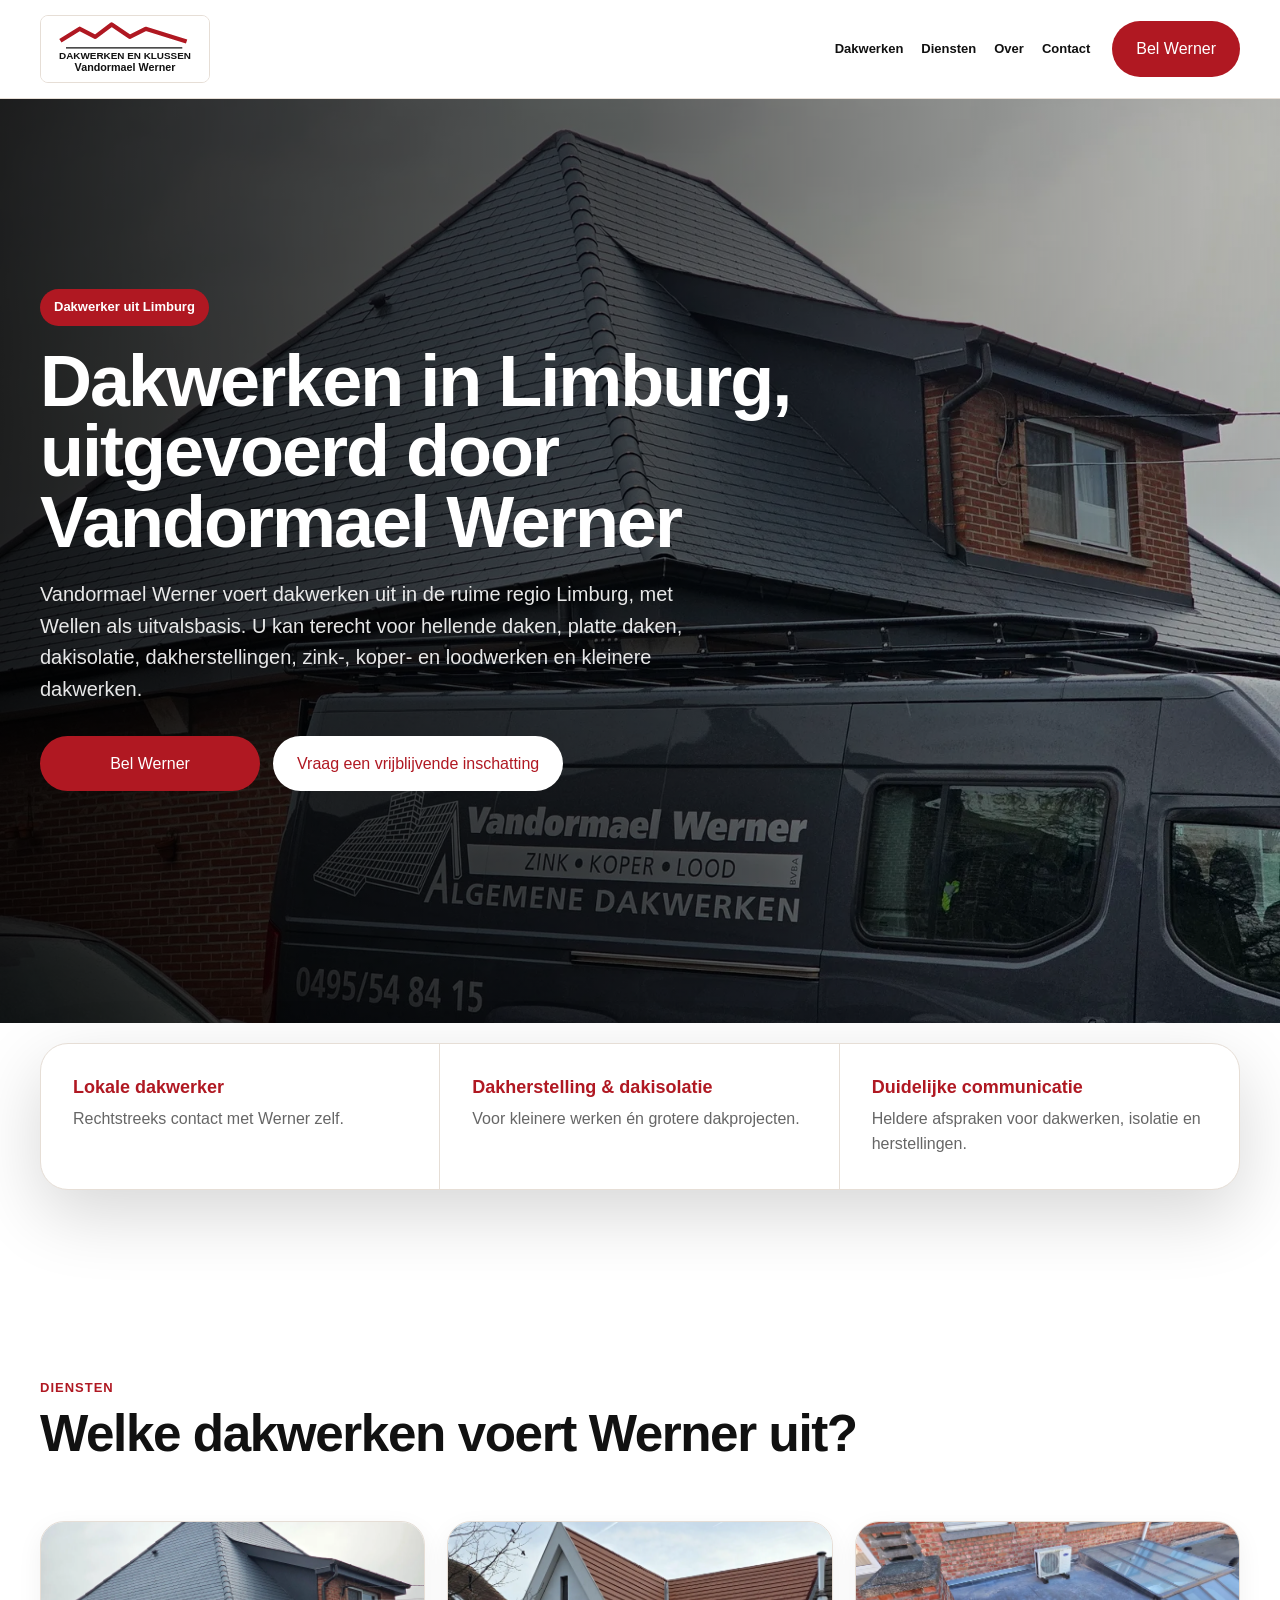
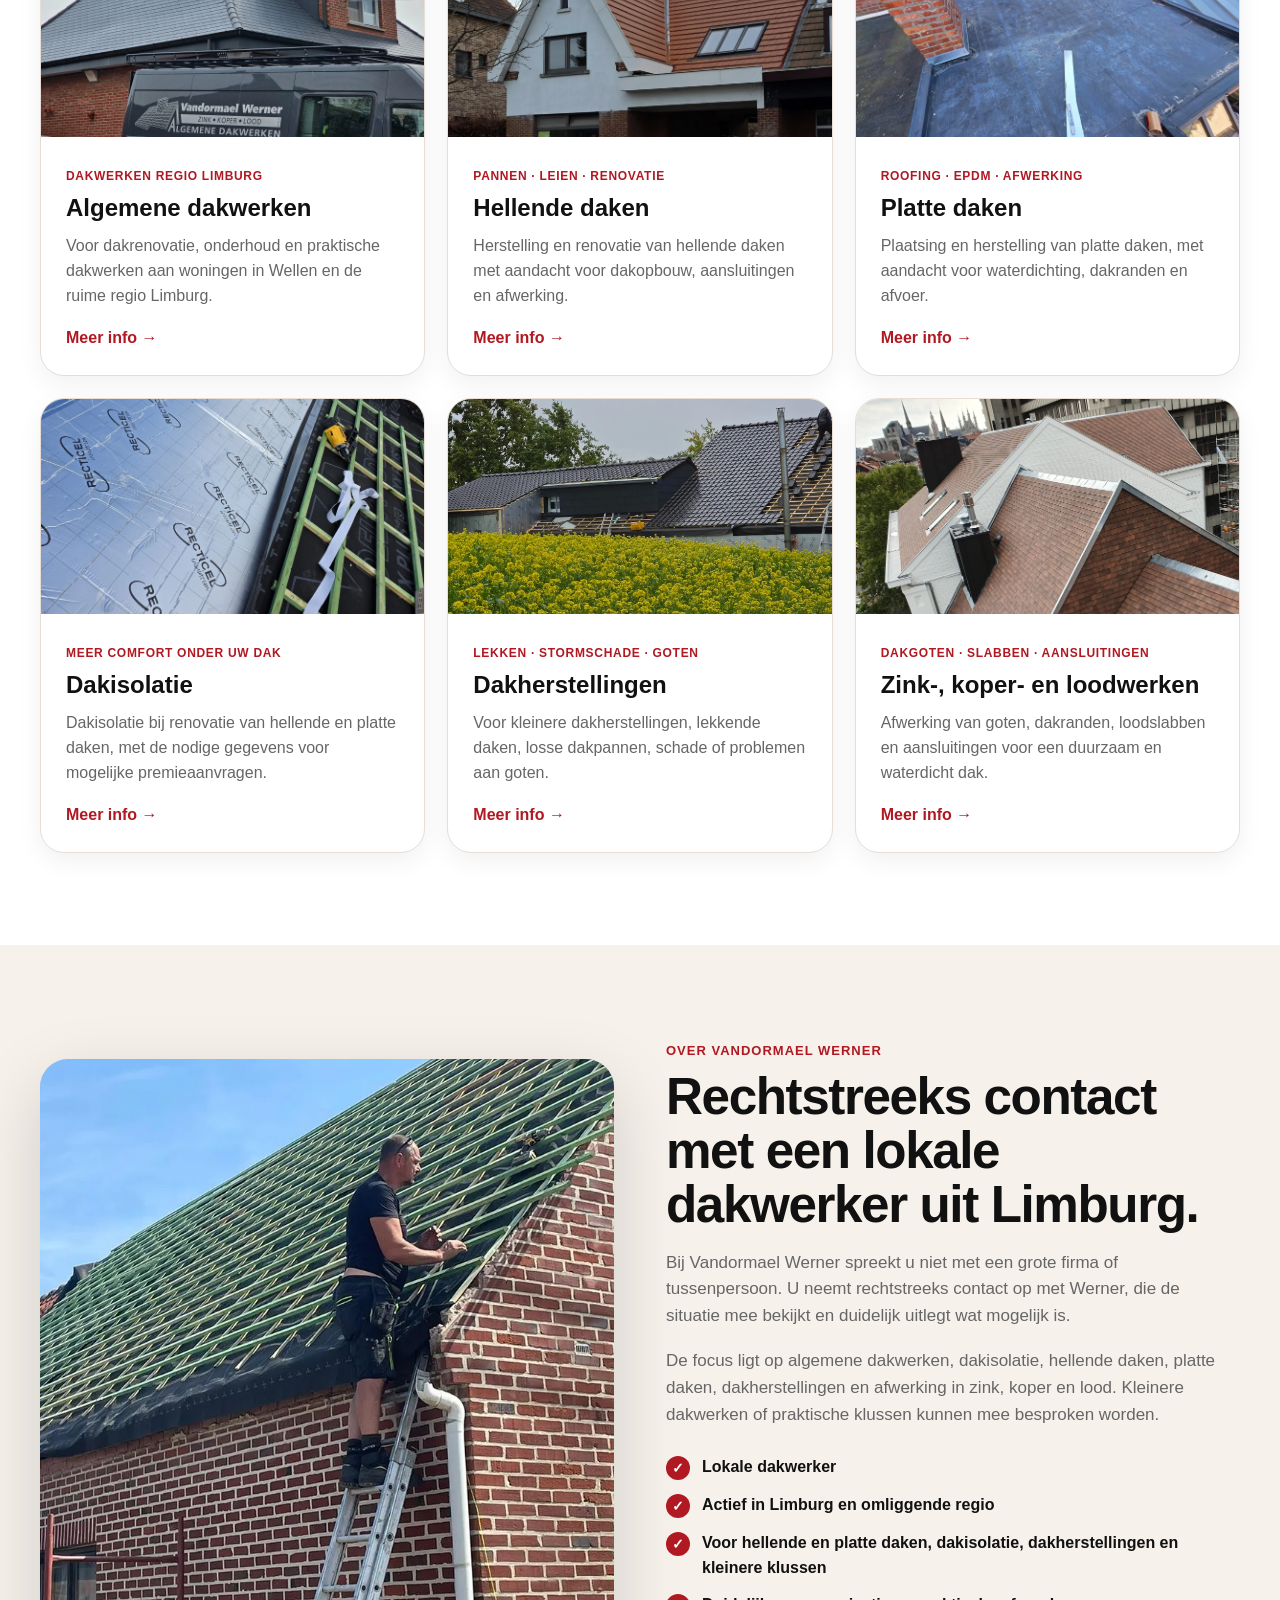
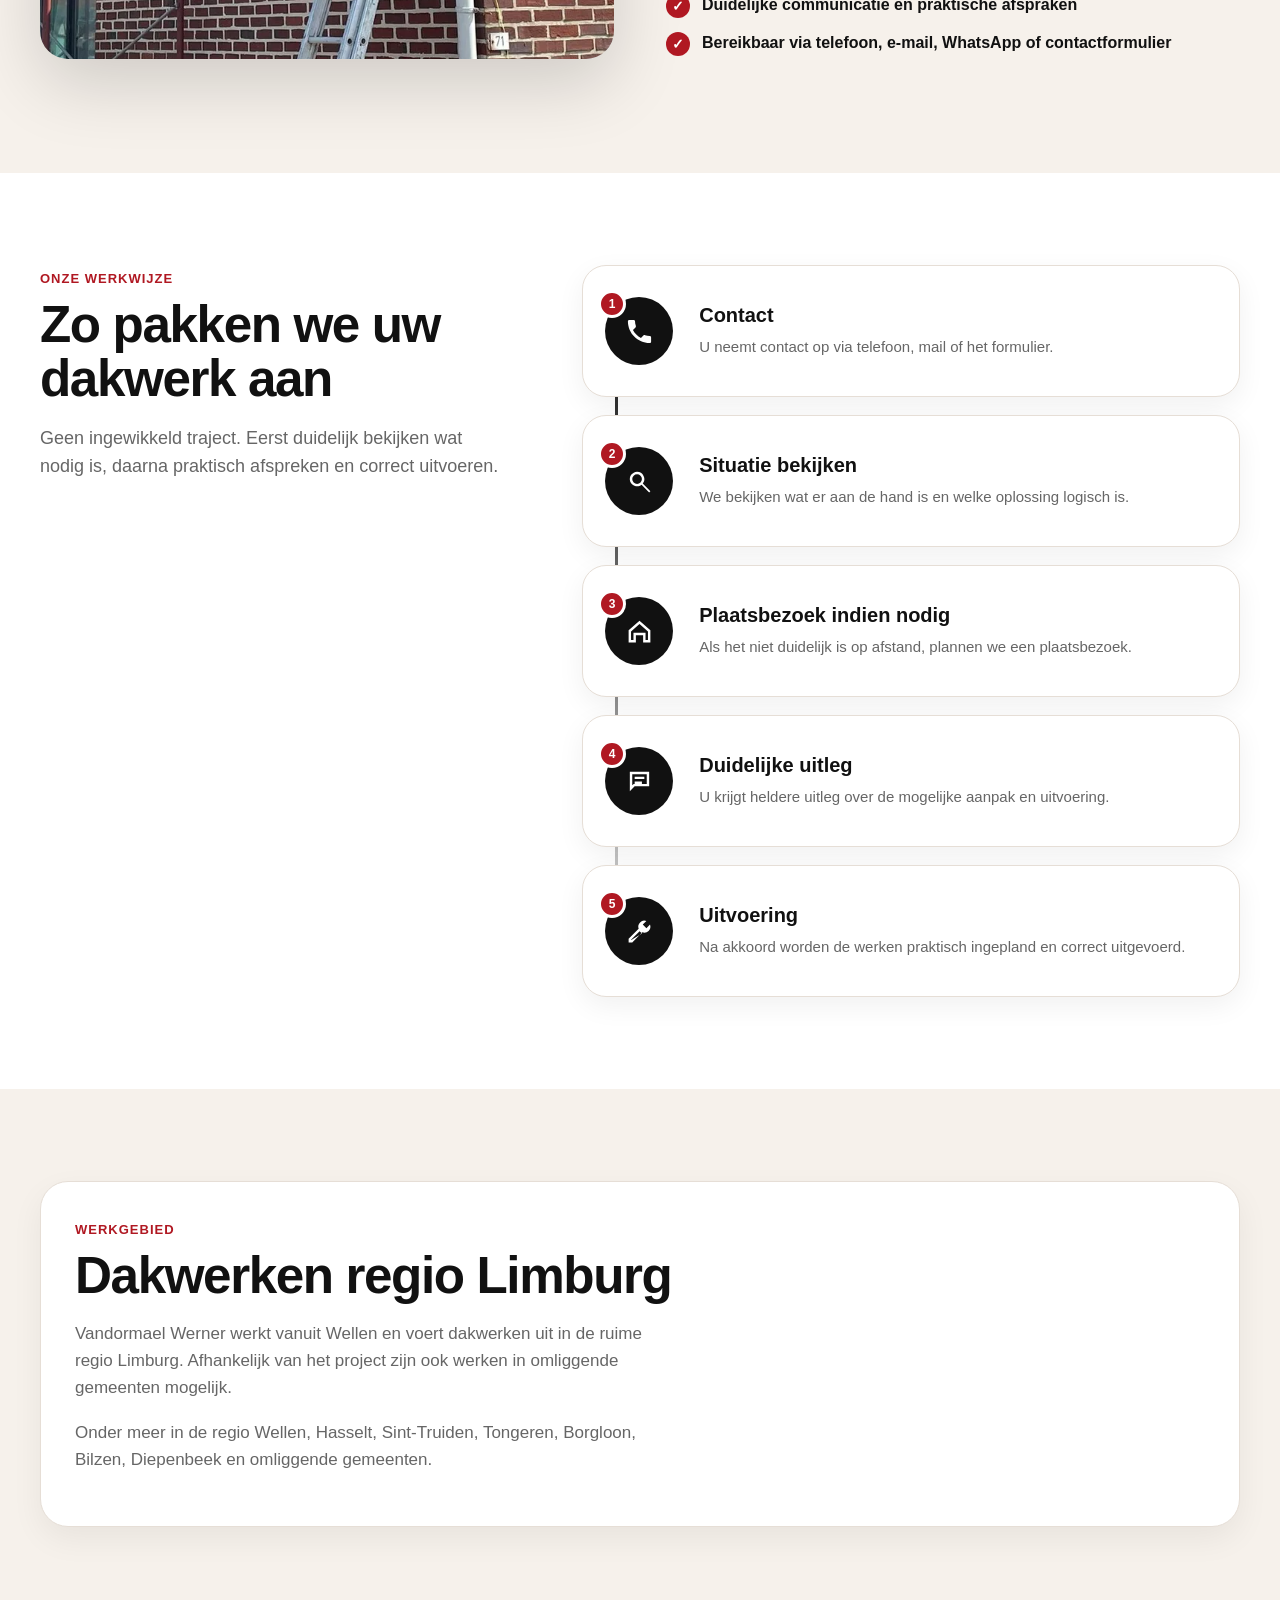
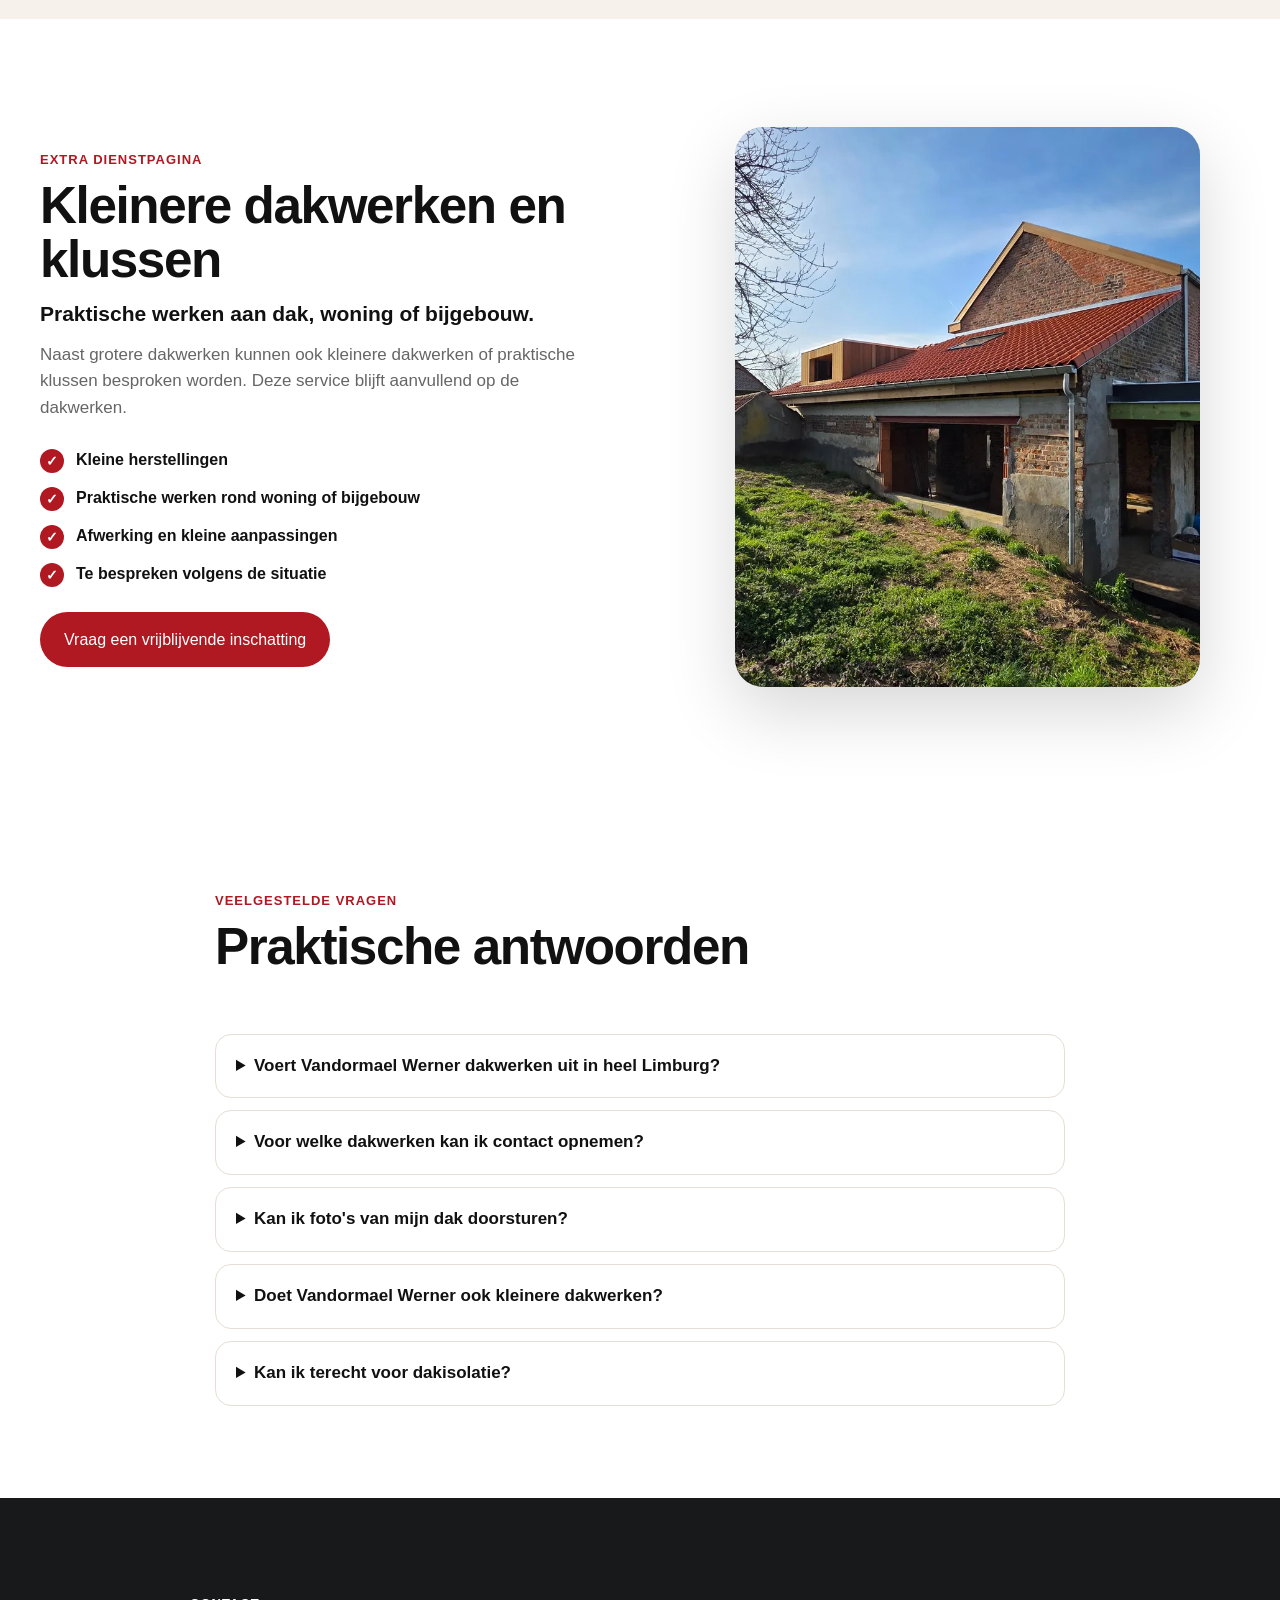
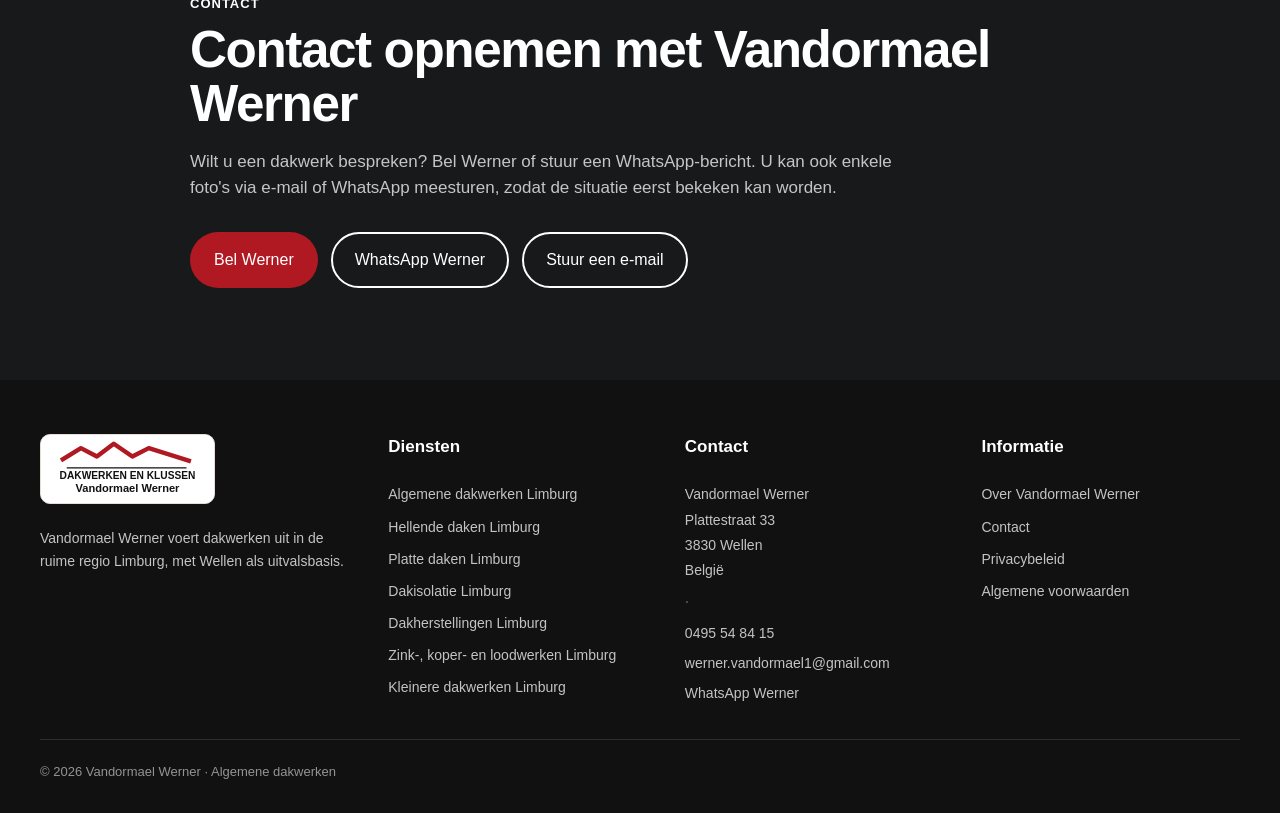
==== index.html @ 2b9a68b6 "Remove remaining old template contact and trust blocks" ====
<!doctype html><html lang="nl-BE"><head><meta charset="utf-8"><meta name="viewport" content="width=device-width,initial-scale=1"><title>Dakwerker Limburg | Algemene dakwerken | Vandormael Werner</title><meta name="description" content="Vandormael Werner voert dakwerken uit in de ruime regio Limburg, met Wellen als uitvalsbasis. Voor hellende daken, platte daken, dakisolatie, dakherstellingen en zinkwerken."><meta name="robots" content="index,follow"><link rel="canonical" href="https://wernervandormael.be/"><meta property="og:type" content="website"><meta property="og:title" content="Dakwerker Limburg | Algemene dakwerken | Vandormael Werner"><meta property="og:description" content="Vandormael Werner voert dakwerken uit in de ruime regio Limburg, met Wellen als uitvalsbasis. Voor hellende daken, platte daken, dakisolatie, dakherstellingen en zinkwerken."><meta property="og:url" content="https://wernervandormael.be/"><meta property="og:image" content="https://wernervandormael.be/assets/images/optimized/dakwerker-limburg-bedrijfswagen-dakwerken.jpg"><meta name="twitter:card" content="summary_large_image"><meta name="twitter:title" content="Dakwerker Limburg | Algemene dakwerken | Vandormael Werner"><meta name="twitter:description" content="Vandormael Werner voert dakwerken uit in de ruime regio Limburg, met Wellen als uitvalsbasis. Voor hellende daken, platte daken, dakisolatie, dakherstellingen en zinkwerken."><meta name="twitter:image" content="https://wernervandormael.be/assets/images/optimized/dakwerker-limburg-bedrijfswagen-dakwerken.jpg"><meta name="theme-color" content="#b01822"><link rel="manifest" href="site.webmanifest"><link rel="stylesheet" href="assets/css/style.css"><script type="application/ld+json">{"@context":"https://schema.org","@graph":[{"@context":"https://schema.org","@type":"RoofingContractor","name":"Vandormael Werner","description":"Vandormael Werner voert dakwerken uit in de ruime regio Limburg, met Wellen als uitvalsbasis.","url":"https://wernervandormael.be/","telephone":"+32495548415","email":"werner.vandormael1@gmail.com","contactPoint":{"@type":"ContactPoint","telephone":"+32495548415","email":"werner.vandormael1@gmail.com","contactType":"customer service","areaServed":"BE","availableLanguage":"nl-BE"},"address":{"@type":"PostalAddress","streetAddress":"Plattestraat 33","postalCode":"3830","addressLocality":"Wellen","addressCountry":"BE"},"areaServed":["Limburg","Wellen"],"serviceType":["Algemene dakwerken","Hellende daken","Platte daken","Dakisolatie","Dakherstellingen","Zink-, koper- en loodwerken","Kleinere dakwerken"]},{"@type":"FAQPage","mainEntity":[{"@type":"Question","name":"Voert Vandormael Werner dakwerken uit in heel Limburg?","acceptedAnswer":{"@type":"Answer","text":"Vandormael Werner werkt vanuit Wellen en voert dakwerken uit in de ruime regio Limburg. Afhankelijk van het project zijn ook werken in omliggende gemeenten mogelijk."}},{"@type":"Question","name":"Voor welke dakwerken kan ik contact opnemen?","acceptedAnswer":{"@type":"Answer","text":"U kan contact opnemen voor algemene dakwerken, hellende daken, platte daken, dakisolatie, dakherstellingen, zink-, koper- en loodwerken en kleinere dakwerken."}},{"@type":"Question","name":"Kan ik foto's van mijn dak doorsturen?","acceptedAnswer":{"@type":"Answer","text":"Ja, u kan foto's doorsturen zodat de situatie eerst bekeken kan worden. Indien nodig wordt daarna een plaatsbezoek ingepland."}},{"@type":"Question","name":"Doet Vandormael Werner ook kleinere dakwerken?","acceptedAnswer":{"@type":"Answer","text":"Ja, naast grotere dakwerken kan u ook contact opnemen voor kleinere dakwerken en klussen in en rond de woning."}},{"@type":"Question","name":"Kan ik terecht voor dakisolatie?","acceptedAnswer":{"@type":"Answer","text":"Ja, Vandormael Werner voert dakisolatiewerken uit als onderdeel van dakwerken of renovatie. Bij uitvoering kunnen de nodige factuurgegevens en documenten worden voorzien voor een mogelijke premieaanvraag."}}]}]}</script><script defer src="assets/js/main.js"></script></head><body><header><nav class="nav container" aria-label="Hoofdnavigatie"><a class="brand" href="./" aria-label="Vandormael Werner home"><img src="assets/images/vandormael-werner-logo.svg" alt="Vandormael Werner Dakwerken en Klussen" width="390" height="155"></a><button class="menu-toggle" aria-expanded="false" aria-controls="main-menu">Menu</button><div class="menu" id="main-menu"><a href="./">Dakwerken</a><details><summary>Diensten</summary><div class="dropdown"><a href="dakwerken/limburg/">Algemene dakwerken</a><a href="hellende-daken/limburg/">Hellende daken</a><a href="platte-daken/limburg/">Platte daken</a><a href="dakisolatie/limburg/">Dakisolatie</a><a href="dakherstellingen/limburg/">Dakherstellingen</a><a href="zinkwerken-koperwerken-loodwerken/limburg/">Zink-, koper- en loodwerken</a><a href="kleinere-dakwerken/limburg/">Kleinere dakwerken</a></div></details><a href="over-vandormael-werner/">Over</a><a href="contact/">Contact</a></div><a class="btn btn-red nav-call" href="tel:+32495548415">Bel Werner</a></nav></header><main><section class="hero"><div class="hero-bg"><picture><source srcset="assets/images/webp/dakwerker-limburg-bedrijfswagen-dakwerken.webp" type="image/webp"><img class="" src="assets/images/optimized/dakwerker-limburg-bedrijfswagen-dakwerken.jpg" alt="Vandormael Werner bedrijfswagen bij uitgevoerd dakwerk in Limburg" width="1200" height="800" fetchpriority="high" decoding="async"></picture></div><div class="container hero-inner"><span class="eyebrow">Dakwerker uit Limburg</span><h1>Dakwerken in Limburg, uitgevoerd door Vandormael Werner</h1><p>Vandormael Werner voert dakwerken uit in de ruime regio Limburg, met Wellen als uitvalsbasis. U kan terecht voor hellende daken, platte daken, dakisolatie, dakherstellingen, zink-, koper- en loodwerken en kleinere dakwerken.</p><div class="actions"><a class="btn btn-red" href="tel:+32495548415">Bel Werner</a><a class="btn btn-white" href="#contact">Vraag een vrijblijvende inschatting</a></div></div></section>
  <section class="trust"><div class="container trust-grid"><article><strong>Lokale dakwerker</strong><p>Rechtstreeks contact met Werner zelf.</p></article><article><strong>Dakherstelling &amp; dakisolatie</strong><p>Voor kleinere werken én grotere dakprojecten.</p></article><article><strong>Duidelijke communicatie</strong><p>Heldere afspraken voor dakwerken, isolatie en herstellingen.</p></article></div></section>
  <section id="diensten"><div class="container"><div class="section-head"><div><span class="kicker">Diensten</span><h2>Welke dakwerken voert Werner uit?</h2></div></div><div class="service-grid"><a class="service-card" href="dakwerken/limburg/"><picture><source srcset="assets/images/webp/dakwerker-limburg-bedrijfswagen-dakwerken.webp" type="image/webp"><img class="" src="assets/images/optimized/dakwerker-limburg-bedrijfswagen-dakwerken.jpg" alt="Dakwerken uitgevoerd door Vandormael Werner in Limburg" width="1200" height="800" loading="lazy" decoding="async"></picture><div><span>Dakwerken regio Limburg</span><h3>Algemene dakwerken</h3><p>Voor dakrenovatie, onderhoud en praktische dakwerken aan woningen in Wellen en de ruime regio Limburg.</p><b>Meer info →</b></div></a><a class="service-card" href="hellende-daken/limburg/"><picture><source srcset="assets/images/webp/hellend-dak-vandormael-werner-limburg.webp" type="image/webp"><img class="" src="assets/images/optimized/hellend-dak-vandormael-werner-limburg.jpg" alt="Hellend dak uitgevoerd door Vandormael Werner in Limburg" width="1200" height="800" loading="lazy" decoding="async"></picture><div><span>Pannen · leien · renovatie</span><h3>Hellende daken</h3><p>Herstelling en renovatie van hellende daken met aandacht voor dakopbouw, aansluitingen en afwerking.</p><b>Meer info →</b></div></a><a class="service-card" href="platte-daken/limburg/"><picture><source srcset="assets/images/webp/plat-dak-roofing-epdm-vandormael-werner.webp" type="image/webp"><img class="" src="assets/images/optimized/plat-dak-roofing-epdm-vandormael-werner.jpg" alt="Plat dak met roofing of EPDM-afwerking door Vandormael Werner" width="1200" height="800" loading="lazy" decoding="async"></picture><div><span>Roofing · EPDM · afwerking</span><h3>Platte daken</h3><p>Plaatsing en herstelling van platte daken, met aandacht voor waterdichting, dakranden en afvoer.</p><b>Meer info →</b></div></a><a class="service-card" href="dakisolatie/limburg/"><picture><source srcset="assets/images/webp/dakisolatie-hellend-dak-limburg.webp" type="image/webp"><img class="" src="assets/images/optimized/dakisolatie-hellend-dak-limburg.jpg" alt="Dakisolatie bij renovatie van een hellend dak in Limburg" width="1200" height="800" loading="lazy" decoding="async"></picture><div><span>Meer comfort onder uw dak</span><h3>Dakisolatie</h3><p>Dakisolatie bij renovatie van hellende en platte daken, met de nodige gegevens voor mogelijke premieaanvragen.</p><b>Meer info →</b></div></a><a class="service-card" href="dakherstellingen/limburg/"><picture><source srcset="assets/images/webp/dakherstelling-regio-limburg.webp" type="image/webp"><img class="" src="assets/images/optimized/dakherstelling-regio-limburg.jpg" alt="Dakherstelling aan hellend dak in regio Limburg" width="1200" height="800" loading="lazy" decoding="async"></picture><div><span>Lekken · stormschade · goten</span><h3>Dakherstellingen</h3><p>Voor kleinere dakherstellingen, lekkende daken, losse dakpannen, schade of problemen aan goten.</p><b>Meer info →</b></div></a><a class="service-card" href="zinkwerken-koperwerken-loodwerken/limburg/"><picture><source srcset="assets/images/webp/zinkwerken-dakgoot-limburg.webp" type="image/webp"><img class="" src="assets/images/optimized/zinkwerken-dakgoot-limburg.jpg" alt="Zinkwerk en dakgoot bij dakrenovatie in Limburg" width="1200" height="800" loading="lazy" decoding="async"></picture><div><span>Dakgoten · slabben · aansluitingen</span><h3>Zink-, koper- en loodwerken</h3><p>Afwerking van goten, dakranden, loodslabben en aansluitingen voor een duurzaam en waterdicht dak.</p><b>Meer info →</b></div></a></div></div></section>
  <section class="soft"><div class="container split about-section"><div class="photo"><picture><source srcset="assets/images/webp/werner-vandormael-dakwerker-limburg.webp" type="image/webp"><img class="" src="assets/images/optimized/werner-vandormael-dakwerker-limburg.jpg" alt="Werner Vandormael aan het werk als dakwerker in Limburg" width="1200" height="800" loading="lazy" decoding="async"></picture></div><div><span class="kicker">Over Vandormael Werner</span><h2>Rechtstreeks contact met een lokale dakwerker uit Limburg.</h2><p>Bij Vandormael Werner spreekt u niet met een grote firma of tussenpersoon. U neemt rechtstreeks contact op met Werner, die de situatie mee bekijkt en duidelijk uitlegt wat mogelijk is.</p><p>De focus ligt op algemene dakwerken, dakisolatie, hellende daken, platte daken, dakherstellingen en afwerking in zink, koper en lood. Kleinere dakwerken of praktische klussen kunnen mee besproken worden.</p><ul class="checks"><li>Lokale dakwerker</li><li>Actief in Limburg en omliggende regio</li><li>Voor hellende en platte daken, dakisolatie, dakherstellingen en kleinere klussen</li><li>Duidelijke communicatie en praktische afspraken</li><li>Bereikbaar via telefoon, e-mail, WhatsApp of contactformulier</li></ul></div></div></section>
  <section><div class="container process-pro"><div class="process-intro"><span class="kicker">Onze werkwijze</span><h2>Zo pakken we uw dakwerk aan</h2><p>Geen ingewikkeld traject. Eerst duidelijk bekijken wat nodig is, daarna praktisch afspreken en correct uitvoeren.</p></div><div class="process-panel"><div class="process-line"></div><article class="process-step"><div class="process-badge"><span>1</span><svg viewBox="0 0 24 24" aria-hidden="true"><path d="M6.6 10.8c1.4 2.8 3.8 5.2 6.6 6.6l2.2-2.2c.3-.3.8-.4 1.2-.2 1.2.4 2.5.7 3.8.7.7 0 1.2.5 1.2 1.2v3.5c0 .7-.5 1.2-1.2 1.2C10.5 21.6 2.4 13.5 2.4 3.6c0-.7.5-1.2 1.2-1.2h3.5c.7 0 1.2.5 1.2 1.2 0 1.3.2 2.6.7 3.8.1.4 0 .9-.3 1.2z"/></svg></div><div><h3>Contact</h3><p>U neemt contact op via telefoon, mail of het formulier.</p></div></article><article class="process-step"><div class="process-badge"><span>2</span><svg viewBox="0 0 24 24" aria-hidden="true"><path d="M10 4a6 6 0 1 0 3.7 10.7L20 21l1-1-6.3-6.3A6 6 0 0 0 10 4zm0 2a4 4 0 1 1 0 8 4 4 0 0 1 0-8z"/></svg></div><div><h3>Situatie bekijken</h3><p>We bekijken wat er aan de hand is en welke oplossing logisch is.</p></div></article><article class="process-step"><div class="process-badge"><span>3</span><svg viewBox="0 0 24 24" aria-hidden="true"><path d="M3 11 12 3l9 8v10h-6v-6H9v6H3zm2 .9V19h2v-6h10v6h2v-7.1l-7-6.2z"/></svg></div><div><h3>Plaatsbezoek indien nodig</h3><p>Als het niet duidelijk is op afstand, plannen we een plaatsbezoek.</p></div></article><article class="process-step"><div class="process-badge"><span>4</span><svg viewBox="0 0 24 24" aria-hidden="true"><path d="M4 4h16v12H8l-4 4zm2 2v9.2L7.2 14H18V6zm2 2h8v2H8zm0 4h6v2H8z"/></svg></div><div><h3>Duidelijke uitleg</h3><p>U krijgt heldere uitleg over de mogelijke aanpak en uitvoering.</p></div></article><article class="process-step"><div class="process-badge"><span>5</span><svg viewBox="0 0 24 24" aria-hidden="true"><path d="m14.7 6.3 3-3a5 5 0 0 0-6.4 6.4L3 18v3h3l8.3-8.3a5 5 0 0 0 6.4-6.4l-3 3zM5.2 19H5v-.2l7.1-7.1.2.2 1.8 1.8z"/></svg></div><div><h3>Uitvoering</h3><p>Na akkoord worden de werken praktisch ingepland en correct uitgevoerd.</p></div></article></div></div></section>
  <section class="soft"><div class="container area"><span class="kicker">Werkgebied</span><h2>Dakwerken regio Limburg</h2><p>Vandormael Werner werkt vanuit Wellen en voert dakwerken uit in de ruime regio Limburg. Afhankelijk van het project zijn ook werken in omliggende gemeenten mogelijk.</p><p>Onder meer in de regio Wellen, Hasselt, Sint-Truiden, Tongeren, Borgloon, Bilzen, Diepenbeek en omliggende gemeenten.</p></div></section>
  <section><div class="container split smaller-works"><div><span class="kicker">Extra dienstpagina</span><h2>Kleinere dakwerken en klussen</h2><h3>Praktische werken aan dak, woning of bijgebouw.</h3><p>Naast grotere dakwerken kunnen ook kleinere dakwerken of praktische klussen besproken worden. Deze service blijft aanvullend op de dakwerken.</p><ul class="checks"><li>Kleine herstellingen</li><li>Praktische werken rond woning of bijgebouw</li><li>Afwerking en kleine aanpassingen</li><li>Te bespreken volgens de situatie</li></ul><a class="btn btn-red" href="contact/">Vraag een vrijblijvende inschatting</a></div><figure class="photo"><picture><source srcset="assets/images/webp/kleinere-dakwerken-klussen-vandormael-werner.webp" type="image/webp"><img class="" src="assets/images/optimized/kleinere-dakwerken-klussen-vandormael-werner.jpg" alt="Kleinere dakwerken en afwerking aan woning door Vandormael Werner" width="1200" height="800" loading="lazy" decoding="async"></picture></figure></div></section>
  <section><div class="container narrow"><div class="section-head"><div><span class="kicker">Veelgestelde vragen</span><h2>Praktische antwoorden</h2></div></div><div class="faq"><details><summary>Voert Vandormael Werner dakwerken uit in heel Limburg?</summary><p>Vandormael Werner werkt vanuit Wellen en voert dakwerken uit in de ruime regio Limburg. Afhankelijk van het project zijn ook werken in omliggende gemeenten mogelijk.</p></details><details><summary>Voor welke dakwerken kan ik contact opnemen?</summary><p>U kan contact opnemen voor algemene dakwerken, hellende daken, platte daken, dakisolatie, dakherstellingen, zink-, koper- en loodwerken en kleinere dakwerken.</p></details><details><summary>Kan ik foto's van mijn dak doorsturen?</summary><p>Ja, u kan foto's doorsturen zodat de situatie eerst bekeken kan worden. Indien nodig wordt daarna een plaatsbezoek ingepland.</p></details><details><summary>Doet Vandormael Werner ook kleinere dakwerken?</summary><p>Ja, naast grotere dakwerken kan u ook contact opnemen voor kleinere dakwerken en klussen in en rond de woning.</p></details><details><summary>Kan ik terecht voor dakisolatie?</summary><p>Ja, Vandormael Werner voert dakisolatiewerken uit als onderdeel van dakwerken of renovatie. Bij uitvoering kunnen de nodige factuurgegevens en documenten worden voorzien voor een mogelijke premieaanvraag.</p></details></div></div></section><section class="dark home-contact" id="contact"><div class="container home-contact-inner"><span class="kicker">Contact</span><h2>Contact opnemen met Vandormael Werner</h2><p>Wilt u een dakwerk bespreken? Bel Werner of stuur een WhatsApp-bericht. U kan ook enkele foto's via e-mail of WhatsApp meesturen, zodat de situatie eerst bekeken kan worden.</p><div class="actions"><a class="btn btn-red" href="tel:+32495548415">Bel Werner</a><a class="btn btn-outline-light" href="https://wa.me/32495548415?text=Dag%20Werner%2C%20ik%20heb%20een%20vraag%20over%20dakwerken." target="_blank" rel="noopener">WhatsApp Werner</a><a class="btn btn-outline-light" href="mailto:werner.vandormael1@gmail.com">Stuur een e-mail</a></div></div></section></main><footer><div class="footer-grid container"><div><a class="brand brand-footer" href="./"><img src="assets/images/vandormael-werner-logo.svg" alt="Vandormael Werner Dakwerken en Klussen" width="390" height="155"></a><p>Vandormael Werner voert dakwerken uit in de ruime regio Limburg, met Wellen als uitvalsbasis.</p></div><div><h2>Diensten</h2><a href="dakwerken/limburg/">Algemene dakwerken Limburg</a><a href="hellende-daken/limburg/">Hellende daken Limburg</a><a href="platte-daken/limburg/">Platte daken Limburg</a><a href="dakisolatie/limburg/">Dakisolatie Limburg</a><a href="dakherstellingen/limburg/">Dakherstellingen Limburg</a><a href="zinkwerken-koperwerken-loodwerken/limburg/">Zink-, koper- en loodwerken Limburg</a><a href="kleinere-dakwerken/limburg/">Kleinere dakwerken Limburg</a></div><div class="footer-contact"><h2>Contact</h2><address><span>Vandormael Werner</span><span>Plattestraat 33</span><span>3830 Wellen</span><span>België</span></address><span class="footer-contact-divider" aria-hidden="true">·</span><div class="footer-contact-links"><a href="tel:+32495548415">0495 54 84 15</a><a href="mailto:werner.vandormael1@gmail.com">werner.vandormael1@gmail.com</a><a href="https://wa.me/32495548415?text=Dag%20Werner%2C%20ik%20heb%20een%20vraag%20over%20dakwerken." target="_blank" rel="noopener">WhatsApp Werner</a></div></div><div><h2>Informatie</h2><a href="over-vandormael-werner/">Over Vandormael Werner</a><a href="contact/">Contact</a><a href="privacybeleid/">Privacybeleid</a><a href="algemene-voorwaarden/">Algemene voorwaarden</a></div></div><div class="copy container">© 2026 Vandormael Werner · Algemene dakwerken</div></footer><a class="mobile-call btn btn-red" href="tel:+32495548415">Bel Werner</a></body></html>
---- assets/css/style.css ----
:root{--red:#b01822;--red-dark:#851019;--ink:#111;--muted:#666;--soft:#f6f1eb;--paper:#fff;--line:#e6ded6;--charcoal:#18191b;--shadow:0 24px 70px rgba(0,0,0,.16)}
*{box-sizing:border-box}html{scroll-behavior:smooth;overflow-x:hidden}body{margin:0;font-family:Arial,Helvetica,sans-serif;color:var(--ink);line-height:1.58;background:#fff;overflow-x:hidden}a{color:inherit;text-decoration:none}img{width:100%;height:100%;object-fit:cover;display:block}picture{display:block;height:100%}.container{width:min(1200px,calc(100% - 40px));margin-inline:auto}
header{position:sticky;top:0;background:rgba(255,255,255,.97);backdrop-filter:blur(10px);z-index:60;border-bottom:1px solid var(--line)}.nav{min-height:98px;display:flex;align-items:center;justify-content:space-between;gap:22px}.brand{flex:0 0 auto}.brand img{width:170px;height:auto;object-fit:contain;border:1px solid var(--line);border-radius:8px;background:#fff}.menu{margin-left:auto;display:flex;gap:18px;font-size:13px;font-weight:900;align-items:center}.menu>a:hover,.menu summary:hover{color:var(--red)}.menu details{position:relative}.menu summary{cursor:pointer;list-style:none}.menu summary::-webkit-details-marker{display:none}.dropdown{position:absolute;top:31px;left:-18px;width:270px;padding:12px;background:#fff;border:1px solid var(--line);border-radius:14px;box-shadow:var(--shadow);display:grid;gap:2px}.dropdown a{padding:8px 10px;border-radius:8px}.dropdown a:hover{background:var(--soft);color:var(--red)}.menu-toggle{display:none}
.btn{display:inline-flex;align-items:center;justify-content:center;border-radius:999px;padding:13px 22px;font-weight:900;border:2px solid transparent;white-space:nowrap;transition:.16s ease;cursor:pointer;font:inherit}.btn:hover{transform:translateY(-1px)}.btn-red{background:var(--red);color:#fff}.btn-red:hover{background:var(--red-dark)}.btn-outline{background:#fff;color:#111;border-color:#111}.btn-white{background:#fff;color:var(--red)}.btn-outline-light{border-color:#fff;color:#fff}.actions{display:flex;flex-wrap:wrap;gap:13px;margin-top:30px}
.hero{position:relative;min-height:760px;color:#fff;overflow:hidden;display:grid;align-items:center}.hero-bg{position:absolute;inset:0;z-index:-2}.hero-bg img{object-position:center}.hero:after{content:"";position:absolute;inset:0;background:linear-gradient(90deg,rgba(0,0,0,.86),rgba(0,0,0,.62),rgba(0,0,0,.18));z-index:-1}.hero-inner{padding:98px 0 140px}.eyebrow{display:inline-flex;background:var(--red);color:#fff;border-radius:999px;padding:8px 14px;font-size:13px;font-weight:900;text-transform:none;letter-spacing:0}.kicker{color:var(--red);font-weight:900;text-transform:uppercase;letter-spacing:1px;font-size:13px}.hero h1{font-size:clamp(42px,5.8vw,72px);line-height:.98;letter-spacing:-2px;max-width:800px;margin:20px 0 22px}.hero p{font-size:20px;max-width:680px;color:rgba(255,255,255,.9);margin:0}.hero .actions .btn{min-width:220px}
.trust{max-width:1200px;margin:-72px auto 0;position:relative;z-index:4}.trust-grid{width:100%;display:grid;grid-template-columns:repeat(3,1fr);background:#fff;border:1px solid var(--line);border-radius:28px;box-shadow:var(--shadow);overflow:hidden}.trust article{padding:32px;border-right:1px solid var(--line)}.trust article:last-child{border-right:0}.trust strong{display:block;color:var(--red);font-size:18px;line-height:1.3;margin-bottom:7px}.trust p{color:var(--muted);margin:0}
section{padding:92px 0}.soft{background:var(--soft)}.dark{background:var(--charcoal);color:#fff}.section-head{display:flex;justify-content:space-between;align-items:flex-end;gap:28px;margin-bottom:42px}.section-head h2,.split h2,.area h2,.cta h2,.contact-card h2,.prose h2{font-size:clamp(34px,4vw,54px);line-height:1.05;letter-spacing:-1.4px;margin:8px 0 18px}.section-head p,.split p,.area p,.cta p,.prose p{max-width:570px;color:var(--muted);font-size:17px;margin:0 0 18px}.dark .section-head p,.cta p{color:rgba(255,255,255,.75)}
.service-grid{display:grid;grid-template-columns:repeat(3,1fr);gap:22px}.service-card{background:#fff;border:1px solid var(--line);border-radius:24px;overflow:hidden;box-shadow:0 8px 26px rgba(0,0,0,.06);transition:.18s ease}.service-card:hover{transform:translateY(-4px);box-shadow:var(--shadow)}.service-card picture{height:215px;background:#ddd}.service-card div{padding:25px}.service-card span{font-size:12px;font-weight:900;color:var(--red);text-transform:uppercase;letter-spacing:.7px}.service-card h3{font-size:24px;line-height:1.2;margin:7px 0 10px}.service-card p{color:var(--muted);margin:0 0 16px}.service-card b,.text-link{color:var(--red);font-weight:900}
.split{display:grid;grid-template-columns:.9fr 1.1fr;gap:52px;align-items:center}.photo{height:560px;border-radius:28px;overflow:hidden;box-shadow:var(--shadow);background:#ddd}.checks{display:grid;gap:12px;margin:25px 0;padding:0}.checks li{list-style:none;display:flex;gap:12px;font-weight:800;min-width:0}.checks li:before{content:"✓";background:var(--red);color:#fff;width:24px;height:24px;border-radius:50%;display:inline-grid;place-items:center;flex:0 0 24px;font-size:14px;margin-top:2px}
.about-section{grid-template-columns:1fr 1fr}.about-section .photo{height:600px}.smaller-works{grid-template-columns:1.05fr .95fr}.smaller-works h2{font-size:clamp(34px,4vw,54px);line-height:1.05;letter-spacing:-1.4px;margin:8px 0 14px}.smaller-works h3{font-size:21px;line-height:1.3;margin:0 0 14px}.smaller-works p{color:var(--muted);font-size:17px;max-width:570px;margin:0 0 18px}
.process-pro{display:grid;grid-template-columns:.85fr 1.15fr;gap:56px;align-items:start}.process-intro{position:sticky;top:125px}.process-intro h2{font-size:clamp(34px,4vw,54px);line-height:1.05;letter-spacing:-1.4px;margin:8px 0 18px}.process-intro p{color:var(--muted);font-size:18px;max-width:470px}.process-panel{position:relative;display:grid;gap:18px}.process-line{position:absolute;top:34px;bottom:34px;left:33px;width:3px;background:linear-gradient(#111,rgba(17,17,17,.12));z-index:-1}.process-step{display:grid;grid-template-columns:72px 1fr;gap:22px;align-items:center;background:#fff;border:1px solid var(--line);border-radius:24px;padding:24px 26px 24px 22px;min-height:132px;box-shadow:0 9px 28px rgba(0,0,0,.06)}.process-badge{position:relative;width:68px;height:68px;border-radius:50%;background:#111;color:#fff;display:grid;place-items:center}.process-badge span{position:absolute;top:-7px;left:-7px;width:28px;height:28px;border:3px solid #fff;border-radius:50%;display:grid;place-items:center;background:var(--red);color:#fff;font-size:12px;font-weight:900}.process-badge svg{width:29px;height:29px;fill:currentColor}.process-step h3{font-size:20px;line-height:1.2;margin:0 0 8px}.process-step p{color:var(--muted);font-size:15px;margin:0}.area{background:#fff;border:1px solid var(--line);border-radius:28px;padding:34px;box-shadow:0 12px 32px rgba(0,0,0,.06)}
.project-grid{display:grid;grid-template-columns:repeat(4,1fr);gap:18px}.project{position:relative;height:315px;border-radius:24px;overflow:hidden;background:#333}.project:after{content:"";position:absolute;inset:0;background:linear-gradient(180deg,rgba(0,0,0,.06),rgba(0,0,0,.78))}.project span{position:absolute;left:0;right:0;bottom:0;padding:24px;z-index:2;color:#fff;font-size:21px;line-height:1.2;font-weight:900}
.narrow,.prose{max-width:850px}.faq{display:grid;gap:12px}.faq details{background:#fff;border:1px solid var(--line);border-radius:16px;padding:18px 20px}.faq summary{cursor:pointer;font-weight:900;font-size:17px}.faq p{color:var(--muted);margin:10px 0 0}
.compact-cta-section{padding:62px 0;background:var(--soft)}.compact-cta{display:flex;align-items:center;justify-content:space-between;gap:30px;padding:34px;background:#fff;border:1px solid var(--line);border-radius:26px;box-shadow:0 12px 32px rgba(0,0,0,.06)}.compact-cta h2{font-size:clamp(28px,3vw,40px);line-height:1.08;margin:7px 0 10px}.compact-cta p{max-width:620px;color:var(--muted);margin:0}.compact-cta .actions{margin-top:0}.breadcrumbs{padding-top:24px;display:flex;gap:10px;color:var(--muted);font-size:14px}.breadcrumbs a{color:var(--red);font-weight:800}.page-hero{padding:92px 0;background:var(--soft);border-bottom:1px solid var(--line)}.page-hero .eyebrow{margin-bottom:14px}.page-hero h1{max-width:850px;font-size:clamp(42px,5.8vw,68px);line-height:1;letter-spacing:-2px;margin:0 0 20px}.page-hero p{max-width:720px;color:var(--muted);font-size:19px;margin:0}
.related{display:flex;flex-wrap:wrap;gap:12px}.related a{padding:12px 16px;background:#fff;border:1px solid var(--line);border-radius:999px;font-weight:800;color:var(--red)}.contact-grid{display:grid;grid-template-columns:1fr 1fr;gap:32px;align-items:start}.contact-card{background:#fff;color:#111;border-radius:26px;padding:30px;box-shadow:var(--shadow);border:1px solid var(--line);display:grid;gap:14px}.contact-card address{font-style:normal}.contact-card>a{font-weight:900;color:var(--red)}.contact-card label{display:grid;gap:5px;font-weight:800}.contact-card input,.contact-card textarea,.contact-card select{width:100%;min-height:52px;border:1px solid #e2d9d0;border-radius:14px;padding:14px 16px;font:inherit;font-size:16px;background:#fff}.contact-card textarea{min-height:120px;resize:vertical}.contact-details{display:grid;gap:10px}.contact-details>a,.contact-details>div{display:grid;gap:2px;padding:12px 14px;border:1px solid var(--line);border-radius:14px}.contact-details small,.contact-list small{color:var(--muted);font-size:12px;font-weight:900;text-transform:uppercase;letter-spacing:.6px}.contact-details a strong{color:var(--red)}.contact-intro{grid-template-columns:1.1fr .9fr;align-items:center}.contact-hero .checks{max-width:650px}.contact-photo{height:620px}.contact-helper{max-width:680px;margin:20px 0 0;color:var(--muted)}.contact-page{display:grid;grid-template-columns:.7fr 1.3fr;gap:36px;align-items:start}.contact-options{display:grid;gap:12px;margin-top:28px}.contact-option{display:grid;gap:5px;padding:18px 20px;background:#fff;border:1px solid var(--line);border-radius:18px;box-shadow:0 8px 26px rgba(0,0,0,.06)}.contact-option span{color:var(--red);font-weight:900}.contact-option strong{font-size:16px;overflow-wrap:anywhere}.contact-address{padding:28px;background:var(--soft);border:1px solid var(--line);border-radius:22px}.contact-address h2{font-size:28px;margin:6px 0 10px}.contact-address address{font-style:normal;line-height:1.7}.contact-form{box-shadow:0 12px 36px rgba(0,0,0,.09)}.prose h2{font-size:30px;margin-top:32px}.prose a{color:var(--red);font-weight:800}.legal-contact{display:grid;gap:2px;font-style:normal}
.home-contact .kicker{color:#fff}.home-contact-inner{max-width:900px}.home-contact h2{font-size:clamp(34px,4vw,54px);line-height:1.05;letter-spacing:-1.4px;margin:8px 0 18px}.home-contact p{max-width:720px;color:rgba(255,255,255,.75);font-size:17px}
footer{background:#111;color:#fff;padding:54px 0 30px}.footer-grid{display:grid;grid-template-columns:1.2fr 1fr 1fr 1fr;gap:38px}.brand-footer{width:175px}.brand-footer img{width:175px;border-radius:10px;margin-bottom:14px}.footer-grid h2{font-size:17px;margin:0 0 14px}.footer-grid>div{display:grid;align-content:start;gap:9px}.footer-grid p,.footer-grid address,.footer-grid a{color:rgba(255,255,255,.75);font-style:normal;font-size:14px;line-height:1.65;margin:0}.footer-contact address,.footer-contact-links{display:grid;gap:2px}.footer-contact-divider{color:rgba(255,255,255,.35);line-height:1;margin:3px 0}.footer-contact-links{gap:7px}.footer-grid a:hover{color:#fff}.copy{margin-top:34px;padding-top:22px;border-top:1px solid rgba(255,255,255,.12);color:rgba(255,255,255,.55);font-size:13px}.mobile-call{display:none}
@media(max-width:1000px){.menu-toggle{display:block;margin-left:auto;padding:10px 14px;background:#fff;border:1px solid var(--line);border-radius:10px;font-weight:900}.menu{display:none;position:absolute;top:98px;left:20px;right:20px;padding:18px;background:#fff;border:1px solid var(--line);border-radius:16px;box-shadow:var(--shadow)}.menu.open{display:grid}.dropdown{position:static;width:auto;box-shadow:none;margin-top:8px}.nav-call{display:none}.split,.contact-grid,.contact-page,.process-pro{grid-template-columns:1fr}.process-intro{position:static}.service-grid{grid-template-columns:1fr 1fr}.project-grid{grid-template-columns:1fr 1fr}.footer-grid{grid-template-columns:1fr 1fr}.contact-photo{height:480px}.compact-cta{display:block}.compact-cta .actions{margin-top:24px}.trust article{border-right:0;border-bottom:1px solid var(--line)}.trust article:last-child{border-bottom:0}}
@media(max-width:640px){.nav{min-height:82px}.brand img{width:152px}.menu{top:82px;left:14px;right:14px}.hero{min-height:auto}.hero-inner{padding:62px 0 112px}.hero h1,.page-hero h1{font-size:39px;letter-spacing:-1px}.contact-hero h1{font-size:36px;overflow-wrap:anywhere}.hero p,.page-hero p{font-size:17px}.hero .actions .btn,.actions .btn{width:100%}.trust{margin-top:-62px;padding:0 14px}.trust-grid,.service-grid,.project-grid,.footer-grid{grid-template-columns:1fr}.trust article{padding:25px}section,.page-hero{padding:70px 0}.section-head{display:block}.section-head p{margin-top:15px}.photo{height:390px}.project{height:285px}.process-step{grid-template-columns:58px 1fr;gap:15px;padding:20px 18px}.process-badge{width:56px;height:56px}.process-badge svg{width:25px;height:25px}.process-line{left:27px}.mobile-call{display:flex;position:fixed;left:16px;right:16px;bottom:16px;z-index:80;box-shadow:0 16px 36px rgba(176,24,34,.32)}body{padding-bottom:82px}}
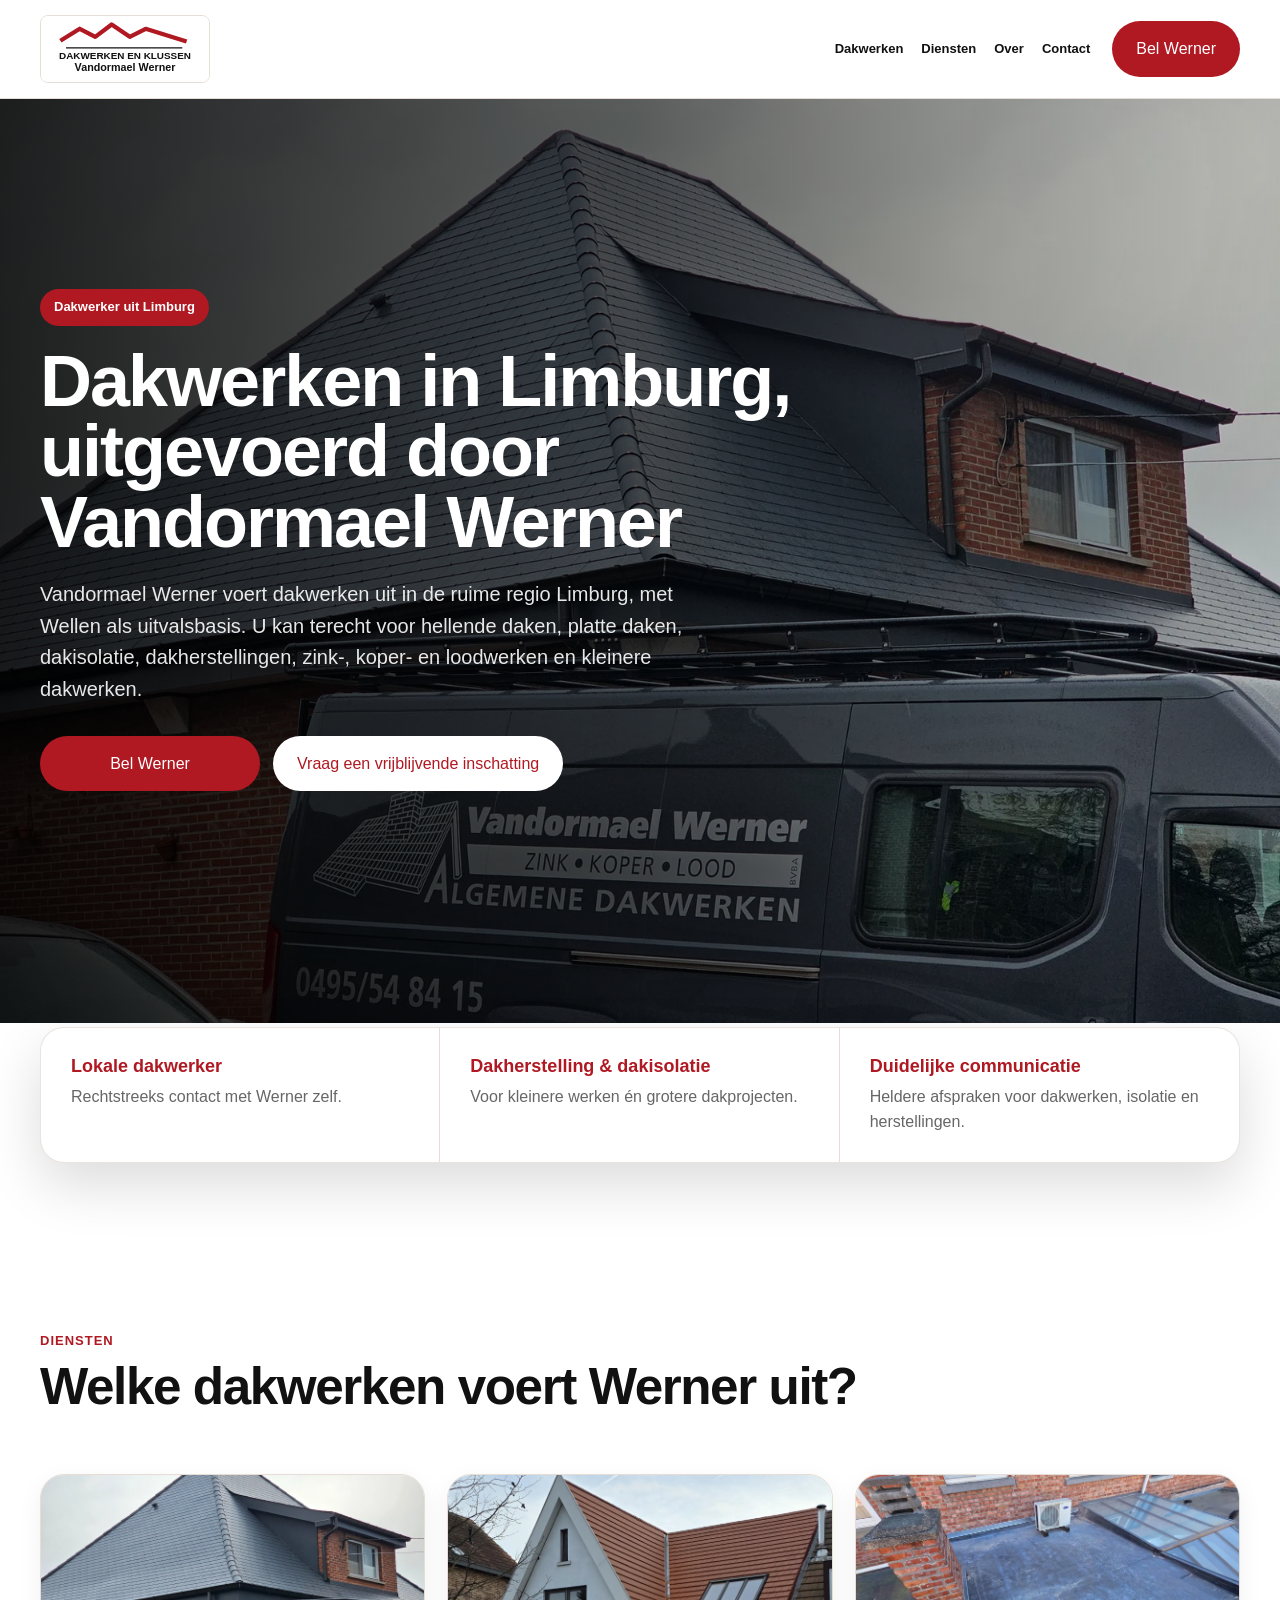
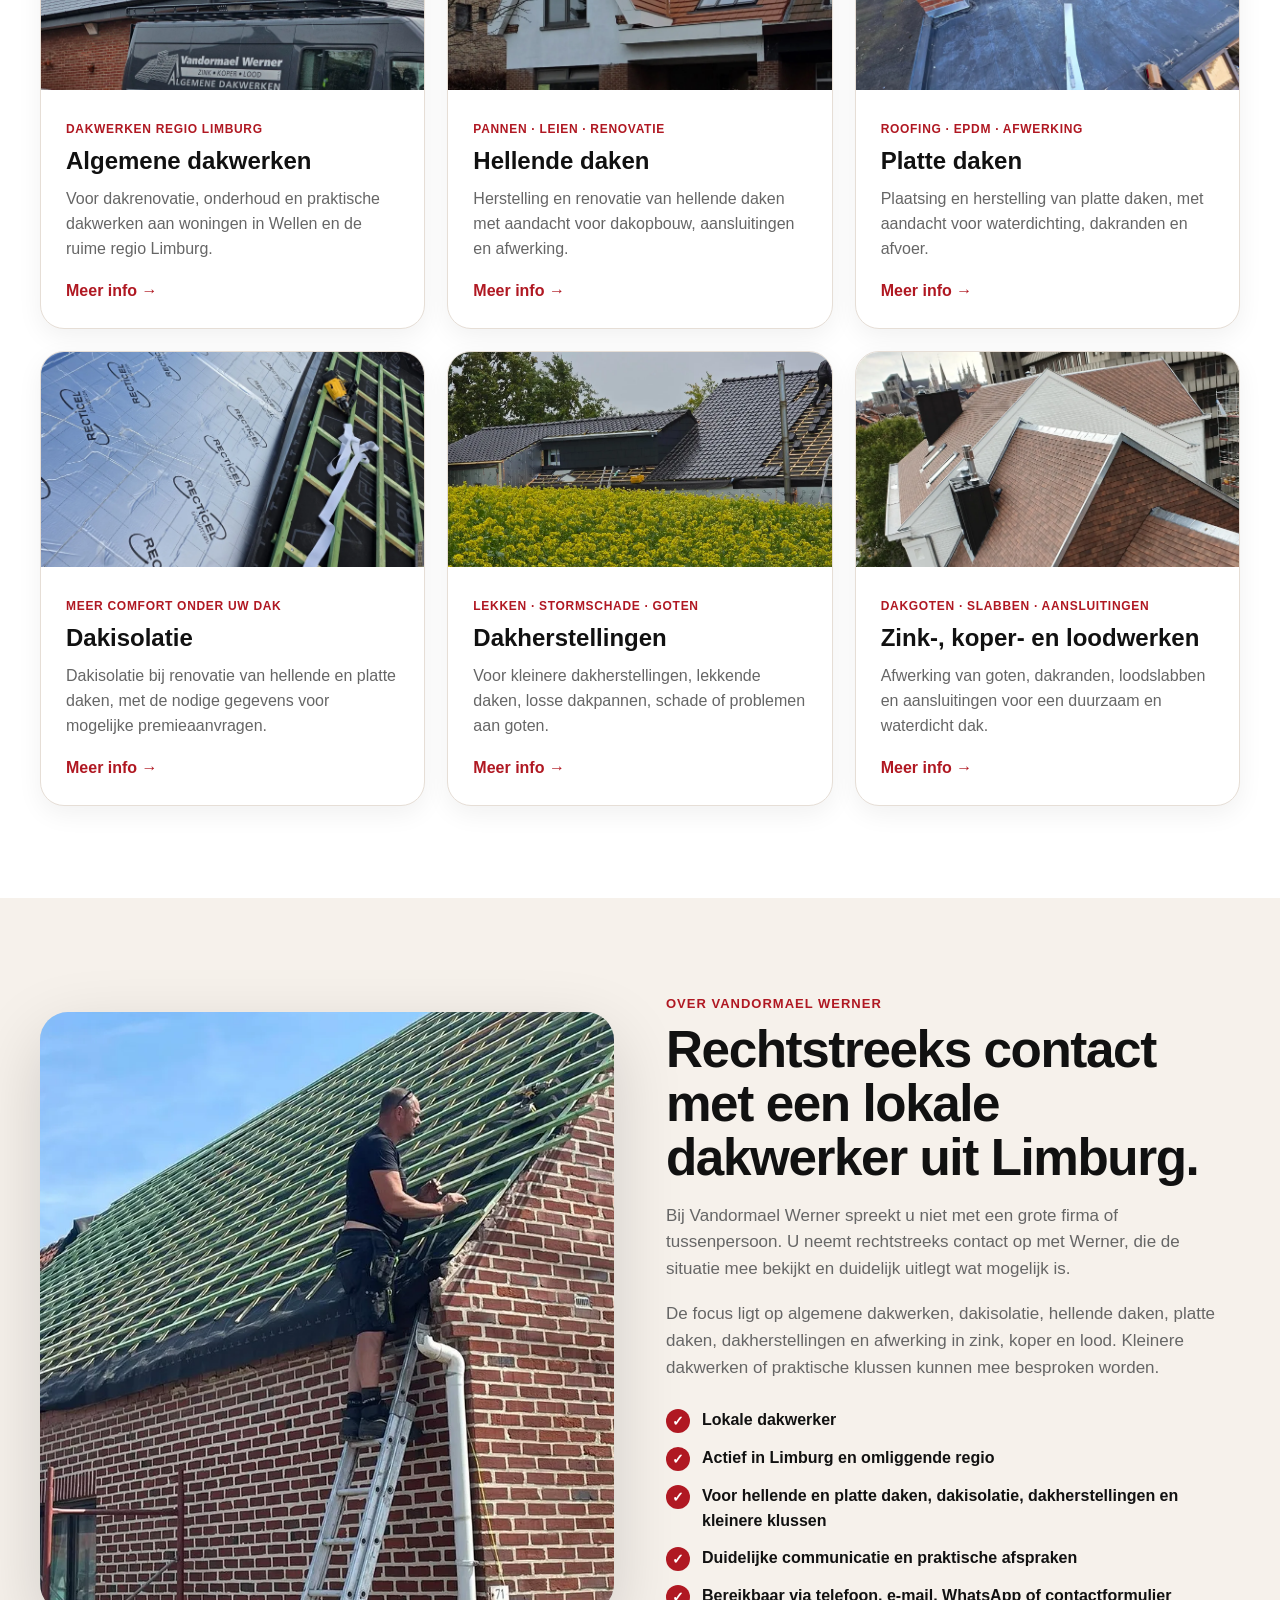
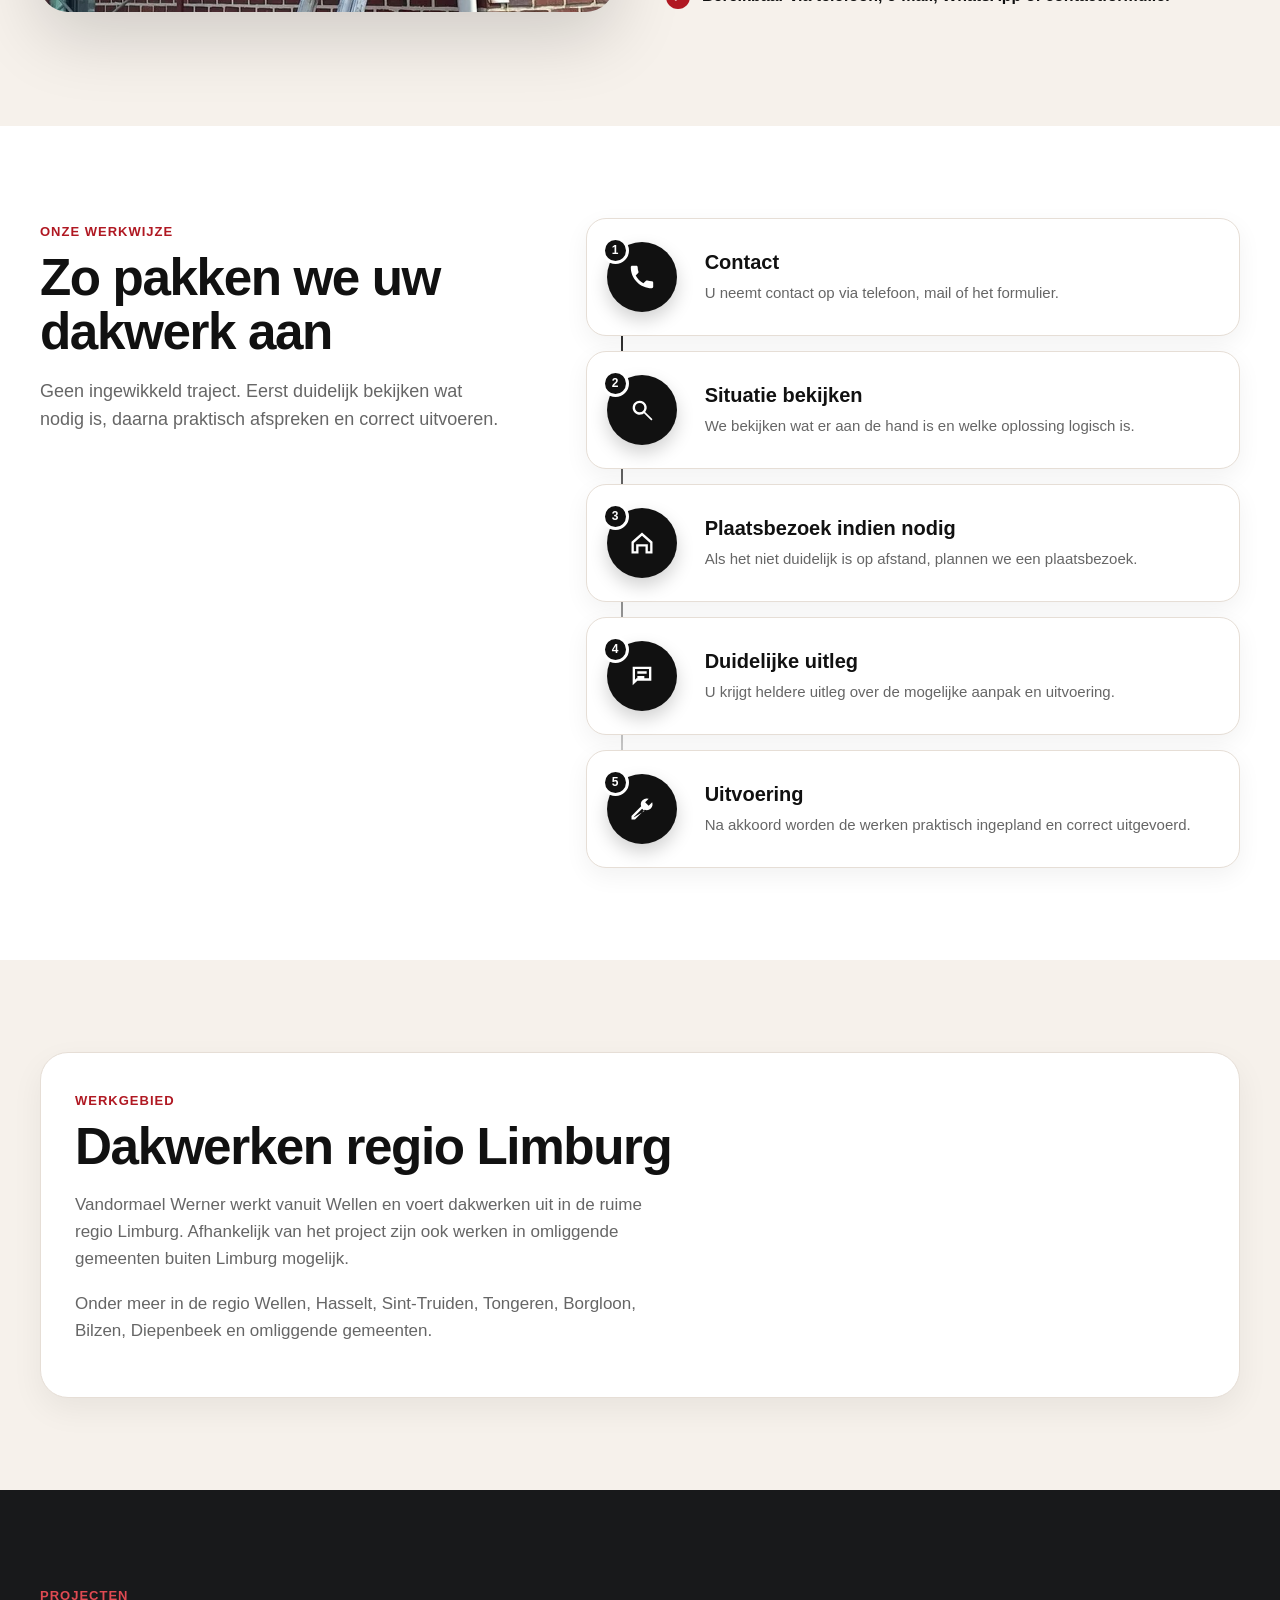
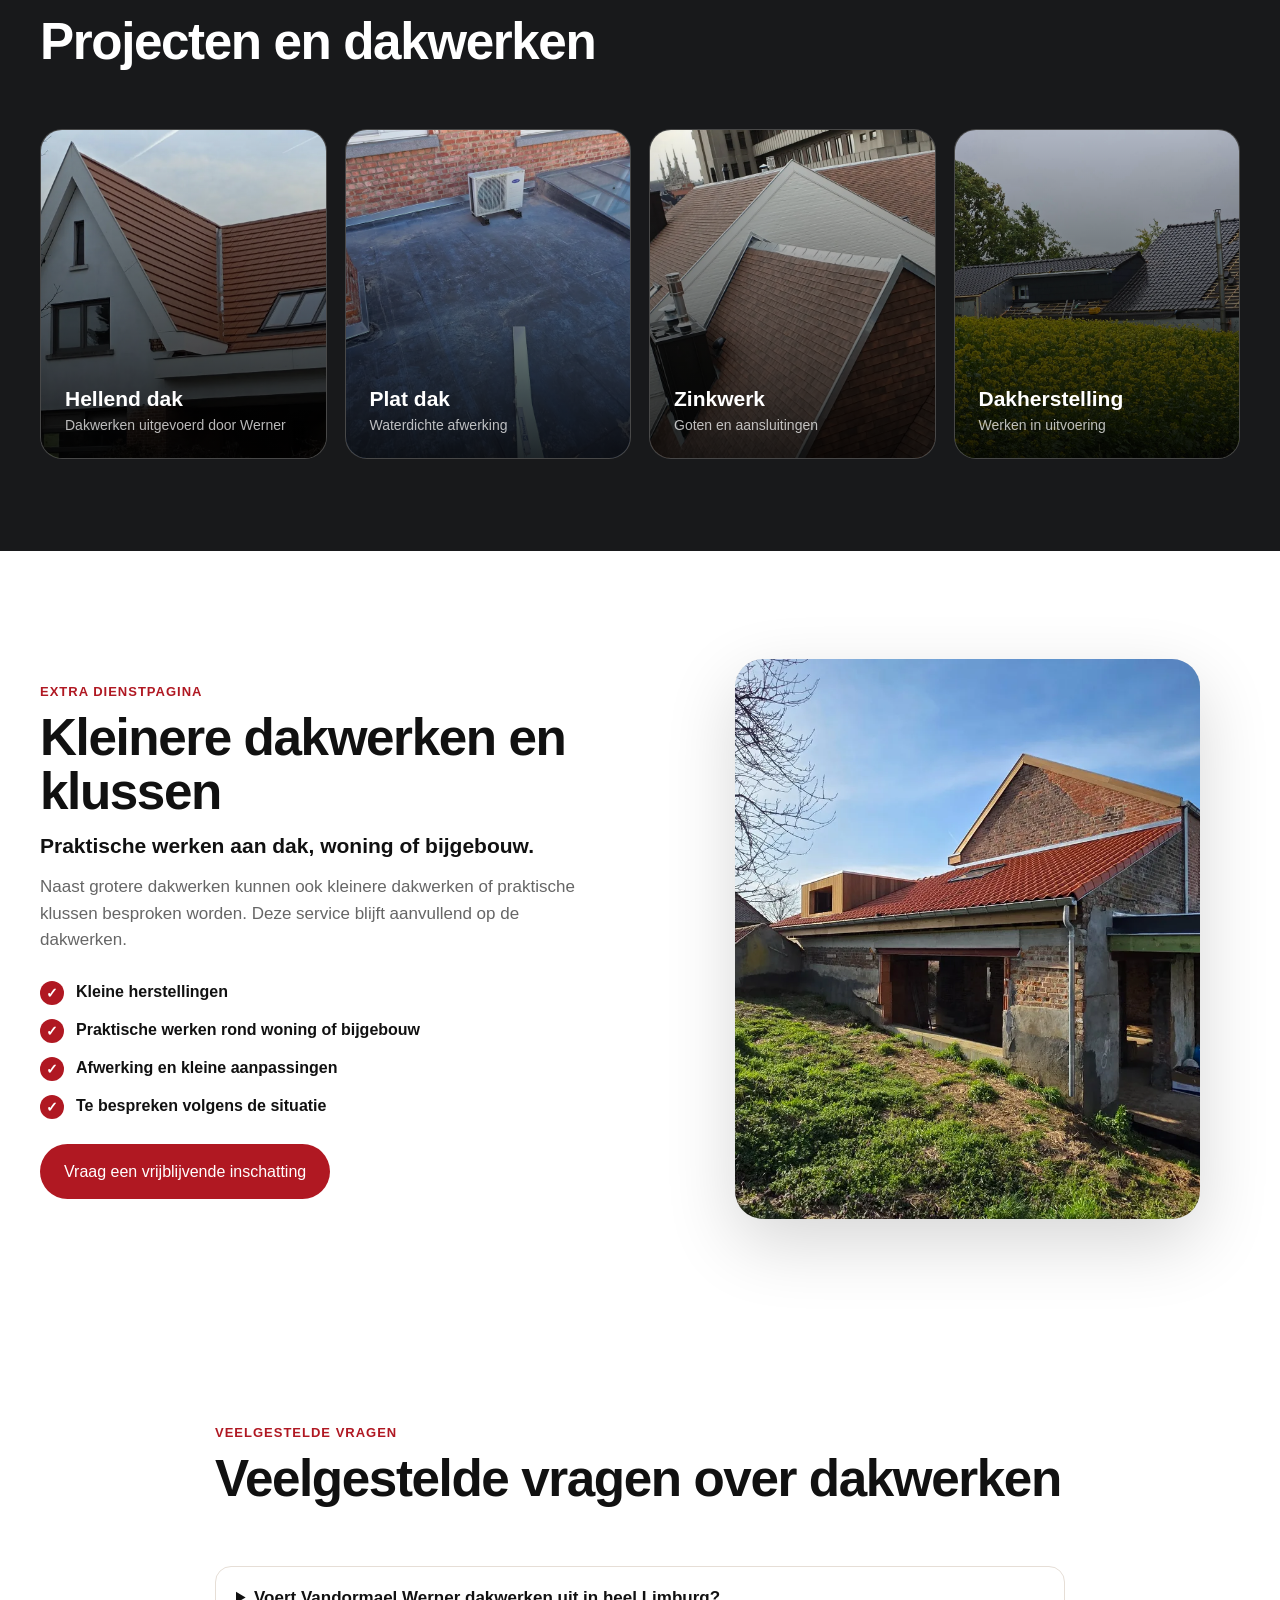
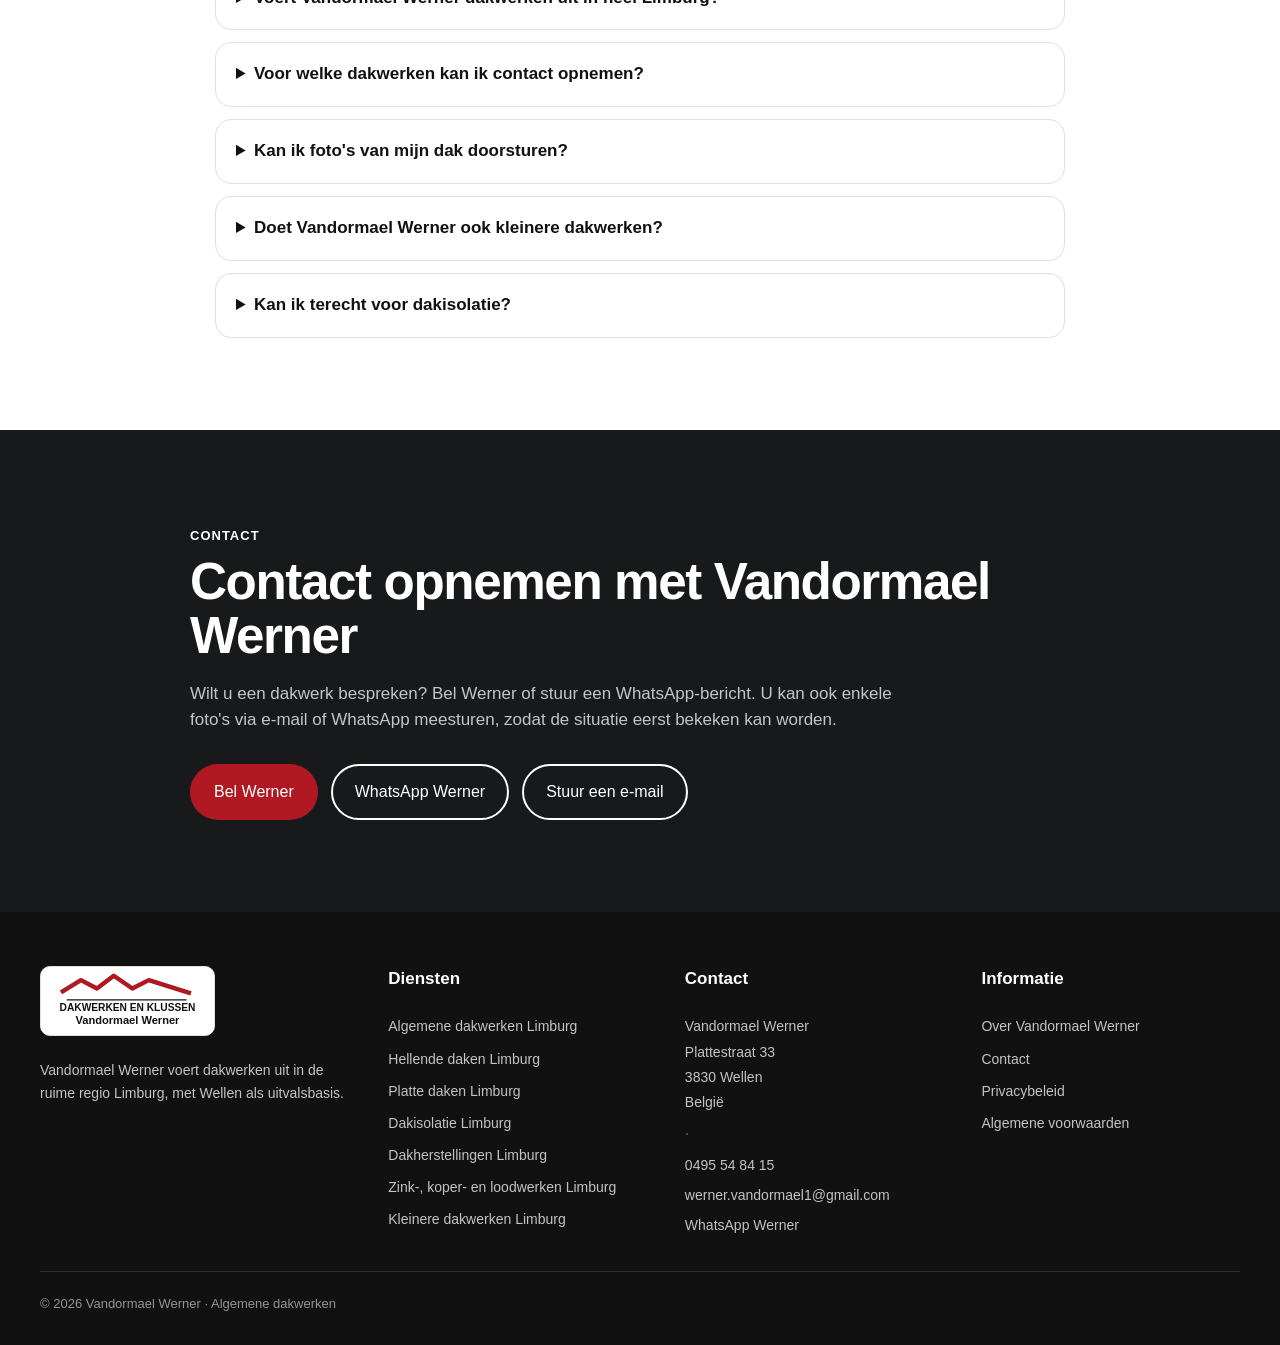
==== commit 617901b7: "Refine page layouts and restore homepage project visuals" ====
--- a/index.html
+++ b/index.html
@@ -1,8 +1,9 @@
-<!doctype html><html lang="nl-BE"><head><meta charset="utf-8"><meta name="viewport" content="width=device-width,initial-scale=1"><title>Dakwerker Limburg | Algemene dakwerken | Vandormael Werner</title><meta name="description" content="Vandormael Werner voert dakwerken uit in de ruime regio Limburg, met Wellen als uitvalsbasis. Voor hellende daken, platte daken, dakisolatie, dakherstellingen en zinkwerken."><meta name="robots" content="index,follow"><link rel="canonical" href="https://wernervandormael.be/"><meta property="og:type" content="website"><meta property="og:title" content="Dakwerker Limburg | Algemene dakwerken | Vandormael Werner"><meta property="og:description" content="Vandormael Werner voert dakwerken uit in de ruime regio Limburg, met Wellen als uitvalsbasis. Voor hellende daken, platte daken, dakisolatie, dakherstellingen en zinkwerken."><meta property="og:url" content="https://wernervandormael.be/"><meta property="og:image" content="https://wernervandormael.be/assets/images/optimized/dakwerker-limburg-bedrijfswagen-dakwerken.jpg"><meta name="twitter:card" content="summary_large_image"><meta name="twitter:title" content="Dakwerker Limburg | Algemene dakwerken | Vandormael Werner"><meta name="twitter:description" content="Vandormael Werner voert dakwerken uit in de ruime regio Limburg, met Wellen als uitvalsbasis. Voor hellende daken, platte daken, dakisolatie, dakherstellingen en zinkwerken."><meta name="twitter:image" content="https://wernervandormael.be/assets/images/optimized/dakwerker-limburg-bedrijfswagen-dakwerken.jpg"><meta name="theme-color" content="#b01822"><link rel="manifest" href="site.webmanifest"><link rel="stylesheet" href="assets/css/style.css"><script type="application/ld+json">{"@context":"https://schema.org","@graph":[{"@context":"https://schema.org","@type":"RoofingContractor","name":"Vandormael Werner","description":"Vandormael Werner voert dakwerken uit in de ruime regio Limburg, met Wellen als uitvalsbasis.","url":"https://wernervandormael.be/","telephone":"+32495548415","email":"werner.vandormael1@gmail.com","contactPoint":{"@type":"ContactPoint","telephone":"+32495548415","email":"werner.vandormael1@gmail.com","contactType":"customer service","areaServed":"BE","availableLanguage":"nl-BE"},"address":{"@type":"PostalAddress","streetAddress":"Plattestraat 33","postalCode":"3830","addressLocality":"Wellen","addressCountry":"BE"},"areaServed":["Limburg","Wellen"],"serviceType":["Algemene dakwerken","Hellende daken","Platte daken","Dakisolatie","Dakherstellingen","Zink-, koper- en loodwerken","Kleinere dakwerken"]},{"@type":"FAQPage","mainEntity":[{"@type":"Question","name":"Voert Vandormael Werner dakwerken uit in heel Limburg?","acceptedAnswer":{"@type":"Answer","text":"Vandormael Werner werkt vanuit Wellen en voert dakwerken uit in de ruime regio Limburg. Afhankelijk van het project zijn ook werken in omliggende gemeenten mogelijk."}},{"@type":"Question","name":"Voor welke dakwerken kan ik contact opnemen?","acceptedAnswer":{"@type":"Answer","text":"U kan contact opnemen voor algemene dakwerken, hellende daken, platte daken, dakisolatie, dakherstellingen, zink-, koper- en loodwerken en kleinere dakwerken."}},{"@type":"Question","name":"Kan ik foto's van mijn dak doorsturen?","acceptedAnswer":{"@type":"Answer","text":"Ja, u kan foto's doorsturen zodat de situatie eerst bekeken kan worden. Indien nodig wordt daarna een plaatsbezoek ingepland."}},{"@type":"Question","name":"Doet Vandormael Werner ook kleinere dakwerken?","acceptedAnswer":{"@type":"Answer","text":"Ja, naast grotere dakwerken kan u ook contact opnemen voor kleinere dakwerken en klussen in en rond de woning."}},{"@type":"Question","name":"Kan ik terecht voor dakisolatie?","acceptedAnswer":{"@type":"Answer","text":"Ja, Vandormael Werner voert dakisolatiewerken uit als onderdeel van dakwerken of renovatie. Bij uitvoering kunnen de nodige factuurgegevens en documenten worden voorzien voor een mogelijke premieaanvraag."}}]}]}</script><script defer src="assets/js/main.js"></script></head><body><header><nav class="nav container" aria-label="Hoofdnavigatie"><a class="brand" href="./" aria-label="Vandormael Werner home"><img src="assets/images/vandormael-werner-logo.svg" alt="Vandormael Werner Dakwerken en Klussen" width="390" height="155"></a><button class="menu-toggle" aria-expanded="false" aria-controls="main-menu">Menu</button><div class="menu" id="main-menu"><a href="./">Dakwerken</a><details><summary>Diensten</summary><div class="dropdown"><a href="dakwerken/limburg/">Algemene dakwerken</a><a href="hellende-daken/limburg/">Hellende daken</a><a href="platte-daken/limburg/">Platte daken</a><a href="dakisolatie/limburg/">Dakisolatie</a><a href="dakherstellingen/limburg/">Dakherstellingen</a><a href="zinkwerken-koperwerken-loodwerken/limburg/">Zink-, koper- en loodwerken</a><a href="kleinere-dakwerken/limburg/">Kleinere dakwerken</a></div></details><a href="over-vandormael-werner/">Over</a><a href="contact/">Contact</a></div><a class="btn btn-red nav-call" href="tel:+32495548415">Bel Werner</a></nav></header><main><section class="hero"><div class="hero-bg"><picture><source srcset="assets/images/webp/dakwerker-limburg-bedrijfswagen-dakwerken.webp" type="image/webp"><img class="" src="assets/images/optimized/dakwerker-limburg-bedrijfswagen-dakwerken.jpg" alt="Vandormael Werner bedrijfswagen bij uitgevoerd dakwerk in Limburg" width="1200" height="800" fetchpriority="high" decoding="async"></picture></div><div class="container hero-inner"><span class="eyebrow">Dakwerker uit Limburg</span><h1>Dakwerken in Limburg, uitgevoerd door Vandormael Werner</h1><p>Vandormael Werner voert dakwerken uit in de ruime regio Limburg, met Wellen als uitvalsbasis. U kan terecht voor hellende daken, platte daken, dakisolatie, dakherstellingen, zink-, koper- en loodwerken en kleinere dakwerken.</p><div class="actions"><a class="btn btn-red" href="tel:+32495548415">Bel Werner</a><a class="btn btn-white" href="#contact">Vraag een vrijblijvende inschatting</a></div></div></section>
+<!doctype html><html lang="nl-BE"><head><meta charset="utf-8"><meta name="viewport" content="width=device-width,initial-scale=1"><title>Dakwerker Limburg | Algemene dakwerken | Vandormael Werner</title><meta name="description" content="Vandormael Werner voert dakwerken uit in de ruime regio Limburg, met Wellen als uitvalsbasis. Voor hellende daken, platte daken, dakisolatie, dakherstellingen en zinkwerken."><meta name="robots" content="index,follow"><link rel="canonical" href="https://wernervandormael.be/"><meta property="og:type" content="website"><meta property="og:title" content="Dakwerker Limburg | Algemene dakwerken | Vandormael Werner"><meta property="og:description" content="Vandormael Werner voert dakwerken uit in de ruime regio Limburg, met Wellen als uitvalsbasis. Voor hellende daken, platte daken, dakisolatie, dakherstellingen en zinkwerken."><meta property="og:url" content="https://wernervandormael.be/"><meta property="og:image" content="https://wernervandormael.be/assets/images/optimized/dakwerker-limburg-bedrijfswagen-dakwerken.jpg"><meta name="twitter:card" content="summary_large_image"><meta name="twitter:title" content="Dakwerker Limburg | Algemene dakwerken | Vandormael Werner"><meta name="twitter:description" content="Vandormael Werner voert dakwerken uit in de ruime regio Limburg, met Wellen als uitvalsbasis. Voor hellende daken, platte daken, dakisolatie, dakherstellingen en zinkwerken."><meta name="twitter:image" content="https://wernervandormael.be/assets/images/optimized/dakwerker-limburg-bedrijfswagen-dakwerken.jpg"><meta name="theme-color" content="#b01822"><link rel="manifest" href="site.webmanifest"><link rel="stylesheet" href="assets/css/style.css"><script type="application/ld+json">{"@context":"https://schema.org","@graph":[{"@context":"https://schema.org","@type":"RoofingContractor","name":"Vandormael Werner","description":"Vandormael Werner voert dakwerken uit in de ruime regio Limburg, met Wellen als uitvalsbasis.","url":"https://wernervandormael.be/","telephone":"+32495548415","email":"werner.vandormael1@gmail.com","contactPoint":{"@type":"ContactPoint","telephone":"+32495548415","email":"werner.vandormael1@gmail.com","contactType":"customer service","areaServed":"BE","availableLanguage":"nl-BE"},"address":{"@type":"PostalAddress","streetAddress":"Plattestraat 33","postalCode":"3830","addressLocality":"Wellen","addressCountry":"BE"},"areaServed":["Limburg","Wellen"],"serviceType":["Algemene dakwerken","Hellende daken","Platte daken","Dakisolatie","Dakherstellingen","Zink-, koper- en loodwerken","Kleinere dakwerken"]},{"@type":"FAQPage","mainEntity":[{"@type":"Question","name":"Voert Vandormael Werner dakwerken uit in heel Limburg?","acceptedAnswer":{"@type":"Answer","text":"Vandormael Werner werkt vanuit Wellen en voert dakwerken uit in de ruime regio Limburg. Afhankelijk van het project zijn ook werken in omliggende gemeenten buiten Limburg mogelijk."}},{"@type":"Question","name":"Voor welke dakwerken kan ik contact opnemen?","acceptedAnswer":{"@type":"Answer","text":"U kan contact opnemen voor algemene dakwerken, hellende daken, platte daken, dakisolatie, dakherstellingen, zink-, koper- en loodwerken en kleinere dakwerken."}},{"@type":"Question","name":"Kan ik foto's van mijn dak doorsturen?","acceptedAnswer":{"@type":"Answer","text":"Ja, u kan foto's doorsturen zodat de situatie eerst bekeken kan worden. Indien nodig wordt daarna een plaatsbezoek ingepland."}},{"@type":"Question","name":"Doet Vandormael Werner ook kleinere dakwerken?","acceptedAnswer":{"@type":"Answer","text":"Ja, naast grotere dakwerken kan u ook contact opnemen voor kleinere dakwerken en klussen in en rond de woning."}},{"@type":"Question","name":"Kan ik terecht voor dakisolatie?","acceptedAnswer":{"@type":"Answer","text":"Ja, Vandormael Werner voert dakisolatiewerken uit als onderdeel van dakwerken of renovatie. Bij uitvoering kunnen de nodige factuurgegevens en documenten worden voorzien voor een mogelijke premieaanvraag."}}]}]}</script><script defer src="assets/js/main.js"></script></head><body><header><nav class="nav container" aria-label="Hoofdnavigatie"><a class="brand" href="./" aria-label="Vandormael Werner home"><img src="assets/images/vandormael-werner-logo.svg" alt="Vandormael Werner Dakwerken en Klussen" width="390" height="155"></a><button class="menu-toggle" aria-expanded="false" aria-controls="main-menu">Menu</button><div class="menu" id="main-menu"><a href="./">Dakwerken</a><details><summary>Diensten</summary><div class="dropdown"><a href="dakwerken/limburg/">Algemene dakwerken</a><a href="hellende-daken/limburg/">Hellende daken</a><a href="platte-daken/limburg/">Platte daken</a><a href="dakisolatie/limburg/">Dakisolatie</a><a href="dakherstellingen/limburg/">Dakherstellingen</a><a href="zinkwerken-koperwerken-loodwerken/limburg/">Zink-, koper- en loodwerken</a><a href="kleinere-dakwerken/limburg/">Kleinere dakwerken</a></div></details><a href="over-vandormael-werner/">Over</a><a href="contact/">Contact</a></div><a class="btn btn-red nav-call" href="tel:+32495548415">Bel Werner</a></nav></header><main><section class="hero"><div class="hero-bg"><picture><source srcset="assets/images/webp/dakwerker-limburg-bedrijfswagen-dakwerken.webp" type="image/webp"><img class="" src="assets/images/optimized/dakwerker-limburg-bedrijfswagen-dakwerken.jpg" alt="Vandormael Werner bedrijfswagen bij uitgevoerd dakwerk in Limburg" width="1200" height="800" fetchpriority="high" decoding="async"></picture></div><div class="container hero-inner"><span class="eyebrow">Dakwerker uit Limburg</span><h1>Dakwerken in Limburg, uitgevoerd door Vandormael Werner</h1><p>Vandormael Werner voert dakwerken uit in de ruime regio Limburg, met Wellen als uitvalsbasis. U kan terecht voor hellende daken, platte daken, dakisolatie, dakherstellingen, zink-, koper- en loodwerken en kleinere dakwerken.</p><div class="actions"><a class="btn btn-red" href="tel:+32495548415">Bel Werner</a><a class="btn btn-white" href="#contact">Vraag een vrijblijvende inschatting</a></div></div></section>
   <section class="trust"><div class="container trust-grid"><article><strong>Lokale dakwerker</strong><p>Rechtstreeks contact met Werner zelf.</p></article><article><strong>Dakherstelling &amp; dakisolatie</strong><p>Voor kleinere werken én grotere dakprojecten.</p></article><article><strong>Duidelijke communicatie</strong><p>Heldere afspraken voor dakwerken, isolatie en herstellingen.</p></article></div></section>
   <section id="diensten"><div class="container"><div class="section-head"><div><span class="kicker">Diensten</span><h2>Welke dakwerken voert Werner uit?</h2></div></div><div class="service-grid"><a class="service-card" href="dakwerken/limburg/"><picture><source srcset="assets/images/webp/dakwerker-limburg-bedrijfswagen-dakwerken.webp" type="image/webp"><img class="" src="assets/images/optimized/dakwerker-limburg-bedrijfswagen-dakwerken.jpg" alt="Dakwerken uitgevoerd door Vandormael Werner in Limburg" width="1200" height="800" loading="lazy" decoding="async"></picture><div><span>Dakwerken regio Limburg</span><h3>Algemene dakwerken</h3><p>Voor dakrenovatie, onderhoud en praktische dakwerken aan woningen in Wellen en de ruime regio Limburg.</p><b>Meer info →</b></div></a><a class="service-card" href="hellende-daken/limburg/"><picture><source srcset="assets/images/webp/hellend-dak-vandormael-werner-limburg.webp" type="image/webp"><img class="" src="assets/images/optimized/hellend-dak-vandormael-werner-limburg.jpg" alt="Hellend dak uitgevoerd door Vandormael Werner in Limburg" width="1200" height="800" loading="lazy" decoding="async"></picture><div><span>Pannen · leien · renovatie</span><h3>Hellende daken</h3><p>Herstelling en renovatie van hellende daken met aandacht voor dakopbouw, aansluitingen en afwerking.</p><b>Meer info →</b></div></a><a class="service-card" href="platte-daken/limburg/"><picture><source srcset="assets/images/webp/plat-dak-roofing-epdm-vandormael-werner.webp" type="image/webp"><img class="" src="assets/images/optimized/plat-dak-roofing-epdm-vandormael-werner.jpg" alt="Plat dak met roofing of EPDM-afwerking door Vandormael Werner" width="1200" height="800" loading="lazy" decoding="async"></picture><div><span>Roofing · EPDM · afwerking</span><h3>Platte daken</h3><p>Plaatsing en herstelling van platte daken, met aandacht voor waterdichting, dakranden en afvoer.</p><b>Meer info →</b></div></a><a class="service-card" href="dakisolatie/limburg/"><picture><source srcset="assets/images/webp/dakisolatie-hellend-dak-limburg.webp" type="image/webp"><img class="" src="assets/images/optimized/dakisolatie-hellend-dak-limburg.jpg" alt="Dakisolatie bij renovatie van een hellend dak in Limburg" width="1200" height="800" loading="lazy" decoding="async"></picture><div><span>Meer comfort onder uw dak</span><h3>Dakisolatie</h3><p>Dakisolatie bij renovatie van hellende en platte daken, met de nodige gegevens voor mogelijke premieaanvragen.</p><b>Meer info →</b></div></a><a class="service-card" href="dakherstellingen/limburg/"><picture><source srcset="assets/images/webp/dakherstelling-regio-limburg.webp" type="image/webp"><img class="" src="assets/images/optimized/dakherstelling-regio-limburg.jpg" alt="Dakherstelling aan hellend dak in regio Limburg" width="1200" height="800" loading="lazy" decoding="async"></picture><div><span>Lekken · stormschade · goten</span><h3>Dakherstellingen</h3><p>Voor kleinere dakherstellingen, lekkende daken, losse dakpannen, schade of problemen aan goten.</p><b>Meer info →</b></div></a><a class="service-card" href="zinkwerken-koperwerken-loodwerken/limburg/"><picture><source srcset="assets/images/webp/zinkwerken-dakgoot-limburg.webp" type="image/webp"><img class="" src="assets/images/optimized/zinkwerken-dakgoot-limburg.jpg" alt="Zinkwerk en dakgoot bij dakrenovatie in Limburg" width="1200" height="800" loading="lazy" decoding="async"></picture><div><span>Dakgoten · slabben · aansluitingen</span><h3>Zink-, koper- en loodwerken</h3><p>Afwerking van goten, dakranden, loodslabben en aansluitingen voor een duurzaam en waterdicht dak.</p><b>Meer info →</b></div></a></div></div></section>
   <section class="soft"><div class="container split about-section"><div class="photo"><picture><source srcset="assets/images/webp/werner-vandormael-dakwerker-limburg.webp" type="image/webp"><img class="" src="assets/images/optimized/werner-vandormael-dakwerker-limburg.jpg" alt="Werner Vandormael aan het werk als dakwerker in Limburg" width="1200" height="800" loading="lazy" decoding="async"></picture></div><div><span class="kicker">Over Vandormael Werner</span><h2>Rechtstreeks contact met een lokale dakwerker uit Limburg.</h2><p>Bij Vandormael Werner spreekt u niet met een grote firma of tussenpersoon. U neemt rechtstreeks contact op met Werner, die de situatie mee bekijkt en duidelijk uitlegt wat mogelijk is.</p><p>De focus ligt op algemene dakwerken, dakisolatie, hellende daken, platte daken, dakherstellingen en afwerking in zink, koper en lood. Kleinere dakwerken of praktische klussen kunnen mee besproken worden.</p><ul class="checks"><li>Lokale dakwerker</li><li>Actief in Limburg en omliggende regio</li><li>Voor hellende en platte daken, dakisolatie, dakherstellingen en kleinere klussen</li><li>Duidelijke communicatie en praktische afspraken</li><li>Bereikbaar via telefoon, e-mail, WhatsApp of contactformulier</li></ul></div></div></section>
   <section><div class="container process-pro"><div class="process-intro"><span class="kicker">Onze werkwijze</span><h2>Zo pakken we uw dakwerk aan</h2><p>Geen ingewikkeld traject. Eerst duidelijk bekijken wat nodig is, daarna praktisch afspreken en correct uitvoeren.</p></div><div class="process-panel"><div class="process-line"></div><article class="process-step"><div class="process-badge"><span>1</span><svg viewBox="0 0 24 24" aria-hidden="true"><path d="M6.6 10.8c1.4 2.8 3.8 5.2 6.6 6.6l2.2-2.2c.3-.3.8-.4 1.2-.2 1.2.4 2.5.7 3.8.7.7 0 1.2.5 1.2 1.2v3.5c0 .7-.5 1.2-1.2 1.2C10.5 21.6 2.4 13.5 2.4 3.6c0-.7.5-1.2 1.2-1.2h3.5c.7 0 1.2.5 1.2 1.2 0 1.3.2 2.6.7 3.8.1.4 0 .9-.3 1.2z"/></svg></div><div><h3>Contact</h3><p>U neemt contact op via telefoon, mail of het formulier.</p></div></article><article class="process-step"><div class="process-badge"><span>2</span><svg viewBox="0 0 24 24" aria-hidden="true"><path d="M10 4a6 6 0 1 0 3.7 10.7L20 21l1-1-6.3-6.3A6 6 0 0 0 10 4zm0 2a4 4 0 1 1 0 8 4 4 0 0 1 0-8z"/></svg></div><div><h3>Situatie bekijken</h3><p>We bekijken wat er aan de hand is en welke oplossing logisch is.</p></div></article><article class="process-step"><div class="process-badge"><span>3</span><svg viewBox="0 0 24 24" aria-hidden="true"><path d="M3 11 12 3l9 8v10h-6v-6H9v6H3zm2 .9V19h2v-6h10v6h2v-7.1l-7-6.2z"/></svg></div><div><h3>Plaatsbezoek indien nodig</h3><p>Als het niet duidelijk is op afstand, plannen we een plaatsbezoek.</p></div></article><article class="process-step"><div class="process-badge"><span>4</span><svg viewBox="0 0 24 24" aria-hidden="true"><path d="M4 4h16v12H8l-4 4zm2 2v9.2L7.2 14H18V6zm2 2h8v2H8zm0 4h6v2H8z"/></svg></div><div><h3>Duidelijke uitleg</h3><p>U krijgt heldere uitleg over de mogelijke aanpak en uitvoering.</p></div></article><article class="process-step"><div class="process-badge"><span>5</span><svg viewBox="0 0 24 24" aria-hidden="true"><path d="m14.7 6.3 3-3a5 5 0 0 0-6.4 6.4L3 18v3h3l8.3-8.3a5 5 0 0 0 6.4-6.4l-3 3zM5.2 19H5v-.2l7.1-7.1.2.2 1.8 1.8z"/></svg></div><div><h3>Uitvoering</h3><p>Na akkoord worden de werken praktisch ingepland en correct uitgevoerd.</p></div></article></div></div></section>
-  <section class="soft"><div class="container area"><span class="kicker">Werkgebied</span><h2>Dakwerken regio Limburg</h2><p>Vandormael Werner werkt vanuit Wellen en voert dakwerken uit in de ruime regio Limburg. Afhankelijk van het project zijn ook werken in omliggende gemeenten mogelijk.</p><p>Onder meer in de regio Wellen, Hasselt, Sint-Truiden, Tongeren, Borgloon, Bilzen, Diepenbeek en omliggende gemeenten.</p></div></section>
+  <section class="soft"><div class="container area"><span class="kicker">Werkgebied</span><h2>Dakwerken regio Limburg</h2><p>Vandormael Werner werkt vanuit Wellen en voert dakwerken uit in de ruime regio Limburg. Afhankelijk van het project zijn ook werken in omliggende gemeenten buiten Limburg mogelijk.</p><p>Onder meer in de regio Wellen, Hasselt, Sint-Truiden, Tongeren, Borgloon, Bilzen, Diepenbeek en omliggende gemeenten.</p></div></section>
+  <section class="dark work-showcase"><div class="container"><div class="section-head"><div><span class="kicker">Projecten</span><h2>Projecten en dakwerken</h2></div></div><div class="project-grid"><a class="project" href="hellende-daken/limburg/"><picture><source srcset="assets/images/webp/hellend-dak-vandormael-werner-limburg.webp" type="image/webp"><img class="" src="assets/images/optimized/hellend-dak-vandormael-werner-limburg.jpg" alt="Hellend dak uitgevoerd door Vandormael Werner in Limburg" width="1200" height="800" loading="lazy" decoding="async"></picture><span><strong>Hellend dak</strong><small>Dakwerken uitgevoerd door Werner</small></span></a><a class="project" href="platte-daken/limburg/"><picture><source srcset="assets/images/webp/plat-dak-roofing-epdm-vandormael-werner.webp" type="image/webp"><img class="" src="assets/images/optimized/plat-dak-roofing-epdm-vandormael-werner.jpg" alt="Plat dak met roofing of EPDM-afwerking door Vandormael Werner" width="1200" height="800" loading="lazy" decoding="async"></picture><span><strong>Plat dak</strong><small>Waterdichte afwerking</small></span></a><a class="project" href="zinkwerken-koperwerken-loodwerken/limburg/"><picture><source srcset="assets/images/webp/zinkwerken-dakgoot-limburg.webp" type="image/webp"><img class="" src="assets/images/optimized/zinkwerken-dakgoot-limburg.jpg" alt="Zinkwerk en dakgoot bij dakrenovatie in Limburg" width="1200" height="800" loading="lazy" decoding="async"></picture><span><strong>Zinkwerk</strong><small>Goten en aansluitingen</small></span></a><a class="project" href="dakherstellingen/limburg/"><picture><source srcset="assets/images/webp/dakherstelling-regio-limburg.webp" type="image/webp"><img class="" src="assets/images/optimized/dakherstelling-regio-limburg.jpg" alt="Dakherstelling aan hellend dak in regio Limburg" width="1200" height="800" loading="lazy" decoding="async"></picture><span><strong>Dakherstelling</strong><small>Werken in uitvoering</small></span></a></div></div></section>
   <section><div class="container split smaller-works"><div><span class="kicker">Extra dienstpagina</span><h2>Kleinere dakwerken en klussen</h2><h3>Praktische werken aan dak, woning of bijgebouw.</h3><p>Naast grotere dakwerken kunnen ook kleinere dakwerken of praktische klussen besproken worden. Deze service blijft aanvullend op de dakwerken.</p><ul class="checks"><li>Kleine herstellingen</li><li>Praktische werken rond woning of bijgebouw</li><li>Afwerking en kleine aanpassingen</li><li>Te bespreken volgens de situatie</li></ul><a class="btn btn-red" href="contact/">Vraag een vrijblijvende inschatting</a></div><figure class="photo"><picture><source srcset="assets/images/webp/kleinere-dakwerken-klussen-vandormael-werner.webp" type="image/webp"><img class="" src="assets/images/optimized/kleinere-dakwerken-klussen-vandormael-werner.jpg" alt="Kleinere dakwerken en afwerking aan woning door Vandormael Werner" width="1200" height="800" loading="lazy" decoding="async"></picture></figure></div></section>
-  <section><div class="container narrow"><div class="section-head"><div><span class="kicker">Veelgestelde vragen</span><h2>Praktische antwoorden</h2></div></div><div class="faq"><details><summary>Voert Vandormael Werner dakwerken uit in heel Limburg?</summary><p>Vandormael Werner werkt vanuit Wellen en voert dakwerken uit in de ruime regio Limburg. Afhankelijk van het project zijn ook werken in omliggende gemeenten mogelijk.</p></details><details><summary>Voor welke dakwerken kan ik contact opnemen?</summary><p>U kan contact opnemen voor algemene dakwerken, hellende daken, platte daken, dakisolatie, dakherstellingen, zink-, koper- en loodwerken en kleinere dakwerken.</p></details><details><summary>Kan ik foto's van mijn dak doorsturen?</summary><p>Ja, u kan foto's doorsturen zodat de situatie eerst bekeken kan worden. Indien nodig wordt daarna een plaatsbezoek ingepland.</p></details><details><summary>Doet Vandormael Werner ook kleinere dakwerken?</summary><p>Ja, naast grotere dakwerken kan u ook contact opnemen voor kleinere dakwerken en klussen in en rond de woning.</p></details><details><summary>Kan ik terecht voor dakisolatie?</summary><p>Ja, Vandormael Werner voert dakisolatiewerken uit als onderdeel van dakwerken of renovatie. Bij uitvoering kunnen de nodige factuurgegevens en documenten worden voorzien voor een mogelijke premieaanvraag.</p></details></div></div></section><section class="dark home-contact" id="contact"><div class="container home-contact-inner"><span class="kicker">Contact</span><h2>Contact opnemen met Vandormael Werner</h2><p>Wilt u een dakwerk bespreken? Bel Werner of stuur een WhatsApp-bericht. U kan ook enkele foto's via e-mail of WhatsApp meesturen, zodat de situatie eerst bekeken kan worden.</p><div class="actions"><a class="btn btn-red" href="tel:+32495548415">Bel Werner</a><a class="btn btn-outline-light" href="https://wa.me/32495548415?text=Dag%20Werner%2C%20ik%20heb%20een%20vraag%20over%20dakwerken." target="_blank" rel="noopener">WhatsApp Werner</a><a class="btn btn-outline-light" href="mailto:werner.vandormael1@gmail.com">Stuur een e-mail</a></div></div></section></main><footer><div class="footer-grid container"><div><a class="brand brand-footer" href="./"><img src="assets/images/vandormael-werner-logo.svg" alt="Vandormael Werner Dakwerken en Klussen" width="390" height="155"></a><p>Vandormael Werner voert dakwerken uit in de ruime regio Limburg, met Wellen als uitvalsbasis.</p></div><div><h2>Diensten</h2><a href="dakwerken/limburg/">Algemene dakwerken Limburg</a><a href="hellende-daken/limburg/">Hellende daken Limburg</a><a href="platte-daken/limburg/">Platte daken Limburg</a><a href="dakisolatie/limburg/">Dakisolatie Limburg</a><a href="dakherstellingen/limburg/">Dakherstellingen Limburg</a><a href="zinkwerken-koperwerken-loodwerken/limburg/">Zink-, koper- en loodwerken Limburg</a><a href="kleinere-dakwerken/limburg/">Kleinere dakwerken Limburg</a></div><div class="footer-contact"><h2>Contact</h2><address><span>Vandormael Werner</span><span>Plattestraat 33</span><span>3830 Wellen</span><span>België</span></address><span class="footer-contact-divider" aria-hidden="true">·</span><div class="footer-contact-links"><a href="tel:+32495548415">0495 54 84 15</a><a href="mailto:werner.vandormael1@gmail.com">werner.vandormael1@gmail.com</a><a href="https://wa.me/32495548415?text=Dag%20Werner%2C%20ik%20heb%20een%20vraag%20over%20dakwerken." target="_blank" rel="noopener">WhatsApp Werner</a></div></div><div><h2>Informatie</h2><a href="over-vandormael-werner/">Over Vandormael Werner</a><a href="contact/">Contact</a><a href="privacybeleid/">Privacybeleid</a><a href="algemene-voorwaarden/">Algemene voorwaarden</a></div></div><div class="copy container">© 2026 Vandormael Werner · Algemene dakwerken</div></footer><a class="mobile-call btn btn-red" href="tel:+32495548415">Bel Werner</a></body></html>+  <section><div class="container narrow"><div class="section-head"><div><span class="kicker">Veelgestelde vragen</span><h2>Veelgestelde vragen over dakwerken</h2></div></div><div class="faq"><details><summary>Voert Vandormael Werner dakwerken uit in heel Limburg?</summary><p>Vandormael Werner werkt vanuit Wellen en voert dakwerken uit in de ruime regio Limburg. Afhankelijk van het project zijn ook werken in omliggende gemeenten buiten Limburg mogelijk.</p></details><details><summary>Voor welke dakwerken kan ik contact opnemen?</summary><p>U kan contact opnemen voor algemene dakwerken, hellende daken, platte daken, dakisolatie, dakherstellingen, zink-, koper- en loodwerken en kleinere dakwerken.</p></details><details><summary>Kan ik foto's van mijn dak doorsturen?</summary><p>Ja, u kan foto's doorsturen zodat de situatie eerst bekeken kan worden. Indien nodig wordt daarna een plaatsbezoek ingepland.</p></details><details><summary>Doet Vandormael Werner ook kleinere dakwerken?</summary><p>Ja, naast grotere dakwerken kan u ook contact opnemen voor kleinere dakwerken en klussen in en rond de woning.</p></details><details><summary>Kan ik terecht voor dakisolatie?</summary><p>Ja, Vandormael Werner voert dakisolatiewerken uit als onderdeel van dakwerken of renovatie. Bij uitvoering kunnen de nodige factuurgegevens en documenten worden voorzien voor een mogelijke premieaanvraag.</p></details></div></div></section><section class="dark home-contact" id="contact"><div class="container home-contact-inner"><span class="kicker">Contact</span><h2>Contact opnemen met Vandormael Werner</h2><p>Wilt u een dakwerk bespreken? Bel Werner of stuur een WhatsApp-bericht. U kan ook enkele foto's via e-mail of WhatsApp meesturen, zodat de situatie eerst bekeken kan worden.</p><div class="actions"><a class="btn btn-red" href="tel:+32495548415">Bel Werner</a><a class="btn btn-outline-light" href="https://wa.me/32495548415?text=Dag%20Werner%2C%20ik%20heb%20een%20vraag%20over%20dakwerken." target="_blank" rel="noopener">WhatsApp Werner</a><a class="btn btn-outline-light" href="mailto:werner.vandormael1@gmail.com">Stuur een e-mail</a></div></div></section></main><footer><div class="footer-grid container"><div><a class="brand brand-footer" href="./"><img src="assets/images/vandormael-werner-logo.svg" alt="Vandormael Werner Dakwerken en Klussen" width="390" height="155"></a><p>Vandormael Werner voert dakwerken uit in de ruime regio Limburg, met Wellen als uitvalsbasis.</p></div><div><h2>Diensten</h2><a href="dakwerken/limburg/">Algemene dakwerken Limburg</a><a href="hellende-daken/limburg/">Hellende daken Limburg</a><a href="platte-daken/limburg/">Platte daken Limburg</a><a href="dakisolatie/limburg/">Dakisolatie Limburg</a><a href="dakherstellingen/limburg/">Dakherstellingen Limburg</a><a href="zinkwerken-koperwerken-loodwerken/limburg/">Zink-, koper- en loodwerken Limburg</a><a href="kleinere-dakwerken/limburg/">Kleinere dakwerken Limburg</a></div><div class="footer-contact"><h2>Contact</h2><address><span>Vandormael Werner</span><span>Plattestraat 33</span><span>3830 Wellen</span><span>België</span></address><span class="footer-contact-divider" aria-hidden="true">·</span><div class="footer-contact-links"><a href="tel:+32495548415">0495 54 84 15</a><a href="mailto:werner.vandormael1@gmail.com">werner.vandormael1@gmail.com</a><a href="https://wa.me/32495548415?text=Dag%20Werner%2C%20ik%20heb%20een%20vraag%20over%20dakwerken." target="_blank" rel="noopener">WhatsApp Werner</a></div></div><div><h2>Informatie</h2><a href="over-vandormael-werner/">Over Vandormael Werner</a><a href="contact/">Contact</a><a href="privacybeleid/">Privacybeleid</a><a href="algemene-voorwaarden/">Algemene voorwaarden</a></div></div><div class="copy container">© 2026 Vandormael Werner · Algemene dakwerken</div></footer><a class="mobile-call btn btn-red" href="tel:+32495548415">Bel Werner</a></body></html>
--- a/assets/css/style.css
+++ b/assets/css/style.css
@@ -3,16 +3,16 @@
 header{position:sticky;top:0;background:rgba(255,255,255,.97);backdrop-filter:blur(10px);z-index:60;border-bottom:1px solid var(--line)}.nav{min-height:98px;display:flex;align-items:center;justify-content:space-between;gap:22px}.brand{flex:0 0 auto}.brand img{width:170px;height:auto;object-fit:contain;border:1px solid var(--line);border-radius:8px;background:#fff}.menu{margin-left:auto;display:flex;gap:18px;font-size:13px;font-weight:900;align-items:center}.menu>a:hover,.menu summary:hover{color:var(--red)}.menu details{position:relative}.menu summary{cursor:pointer;list-style:none}.menu summary::-webkit-details-marker{display:none}.dropdown{position:absolute;top:31px;left:-18px;width:270px;padding:12px;background:#fff;border:1px solid var(--line);border-radius:14px;box-shadow:var(--shadow);display:grid;gap:2px}.dropdown a{padding:8px 10px;border-radius:8px}.dropdown a:hover{background:var(--soft);color:var(--red)}.menu-toggle{display:none}
 .btn{display:inline-flex;align-items:center;justify-content:center;border-radius:999px;padding:13px 22px;font-weight:900;border:2px solid transparent;white-space:nowrap;transition:.16s ease;cursor:pointer;font:inherit}.btn:hover{transform:translateY(-1px)}.btn-red{background:var(--red);color:#fff}.btn-red:hover{background:var(--red-dark)}.btn-outline{background:#fff;color:#111;border-color:#111}.btn-white{background:#fff;color:var(--red)}.btn-outline-light{border-color:#fff;color:#fff}.actions{display:flex;flex-wrap:wrap;gap:13px;margin-top:30px}
 .hero{position:relative;min-height:760px;color:#fff;overflow:hidden;display:grid;align-items:center}.hero-bg{position:absolute;inset:0;z-index:-2}.hero-bg img{object-position:center}.hero:after{content:"";position:absolute;inset:0;background:linear-gradient(90deg,rgba(0,0,0,.86),rgba(0,0,0,.62),rgba(0,0,0,.18));z-index:-1}.hero-inner{padding:98px 0 140px}.eyebrow{display:inline-flex;background:var(--red);color:#fff;border-radius:999px;padding:8px 14px;font-size:13px;font-weight:900;text-transform:none;letter-spacing:0}.kicker{color:var(--red);font-weight:900;text-transform:uppercase;letter-spacing:1px;font-size:13px}.hero h1{font-size:clamp(42px,5.8vw,72px);line-height:.98;letter-spacing:-2px;max-width:800px;margin:20px 0 22px}.hero p{font-size:20px;max-width:680px;color:rgba(255,255,255,.9);margin:0}.hero .actions .btn{min-width:220px}
-.trust{max-width:1200px;margin:-72px auto 0;position:relative;z-index:4}.trust-grid{width:100%;display:grid;grid-template-columns:repeat(3,1fr);background:#fff;border:1px solid var(--line);border-radius:28px;box-shadow:var(--shadow);overflow:hidden}.trust article{padding:32px;border-right:1px solid var(--line)}.trust article:last-child{border-right:0}.trust strong{display:block;color:var(--red);font-size:18px;line-height:1.3;margin-bottom:7px}.trust p{color:var(--muted);margin:0}
+.trust{max-width:1200px;margin:-88px auto -20px;position:relative;z-index:4}.trust-grid{width:100%;display:grid;grid-template-columns:repeat(3,1fr);background:#fff;border:1px solid rgba(230,222,214,.8);border-radius:24px;box-shadow:0 22px 55px rgba(0,0,0,.14);overflow:hidden}.trust article{padding:27px 30px;border-right:1px solid var(--line)}.trust article:last-child{border-right:0}.trust strong{display:block;color:var(--red);font-size:18px;line-height:1.3;margin-bottom:6px}.trust p{color:var(--muted);margin:0}
 section{padding:92px 0}.soft{background:var(--soft)}.dark{background:var(--charcoal);color:#fff}.section-head{display:flex;justify-content:space-between;align-items:flex-end;gap:28px;margin-bottom:42px}.section-head h2,.split h2,.area h2,.cta h2,.contact-card h2,.prose h2{font-size:clamp(34px,4vw,54px);line-height:1.05;letter-spacing:-1.4px;margin:8px 0 18px}.section-head p,.split p,.area p,.cta p,.prose p{max-width:570px;color:var(--muted);font-size:17px;margin:0 0 18px}.dark .section-head p,.cta p{color:rgba(255,255,255,.75)}
 .service-grid{display:grid;grid-template-columns:repeat(3,1fr);gap:22px}.service-card{background:#fff;border:1px solid var(--line);border-radius:24px;overflow:hidden;box-shadow:0 8px 26px rgba(0,0,0,.06);transition:.18s ease}.service-card:hover{transform:translateY(-4px);box-shadow:var(--shadow)}.service-card picture{height:215px;background:#ddd}.service-card div{padding:25px}.service-card span{font-size:12px;font-weight:900;color:var(--red);text-transform:uppercase;letter-spacing:.7px}.service-card h3{font-size:24px;line-height:1.2;margin:7px 0 10px}.service-card p{color:var(--muted);margin:0 0 16px}.service-card b,.text-link{color:var(--red);font-weight:900}
 .split{display:grid;grid-template-columns:.9fr 1.1fr;gap:52px;align-items:center}.photo{height:560px;border-radius:28px;overflow:hidden;box-shadow:var(--shadow);background:#ddd}.checks{display:grid;gap:12px;margin:25px 0;padding:0}.checks li{list-style:none;display:flex;gap:12px;font-weight:800;min-width:0}.checks li:before{content:"✓";background:var(--red);color:#fff;width:24px;height:24px;border-radius:50%;display:inline-grid;place-items:center;flex:0 0 24px;font-size:14px;margin-top:2px}
-.about-section{grid-template-columns:1fr 1fr}.about-section .photo{height:600px}.smaller-works{grid-template-columns:1.05fr .95fr}.smaller-works h2{font-size:clamp(34px,4vw,54px);line-height:1.05;letter-spacing:-1.4px;margin:8px 0 14px}.smaller-works h3{font-size:21px;line-height:1.3;margin:0 0 14px}.smaller-works p{color:var(--muted);font-size:17px;max-width:570px;margin:0 0 18px}
-.process-pro{display:grid;grid-template-columns:.85fr 1.15fr;gap:56px;align-items:start}.process-intro{position:sticky;top:125px}.process-intro h2{font-size:clamp(34px,4vw,54px);line-height:1.05;letter-spacing:-1.4px;margin:8px 0 18px}.process-intro p{color:var(--muted);font-size:18px;max-width:470px}.process-panel{position:relative;display:grid;gap:18px}.process-line{position:absolute;top:34px;bottom:34px;left:33px;width:3px;background:linear-gradient(#111,rgba(17,17,17,.12));z-index:-1}.process-step{display:grid;grid-template-columns:72px 1fr;gap:22px;align-items:center;background:#fff;border:1px solid var(--line);border-radius:24px;padding:24px 26px 24px 22px;min-height:132px;box-shadow:0 9px 28px rgba(0,0,0,.06)}.process-badge{position:relative;width:68px;height:68px;border-radius:50%;background:#111;color:#fff;display:grid;place-items:center}.process-badge span{position:absolute;top:-7px;left:-7px;width:28px;height:28px;border:3px solid #fff;border-radius:50%;display:grid;place-items:center;background:var(--red);color:#fff;font-size:12px;font-weight:900}.process-badge svg{width:29px;height:29px;fill:currentColor}.process-step h3{font-size:20px;line-height:1.2;margin:0 0 8px}.process-step p{color:var(--muted);font-size:15px;margin:0}.area{background:#fff;border:1px solid var(--line);border-radius:28px;padding:34px;box-shadow:0 12px 32px rgba(0,0,0,.06)}
-.project-grid{display:grid;grid-template-columns:repeat(4,1fr);gap:18px}.project{position:relative;height:315px;border-radius:24px;overflow:hidden;background:#333}.project:after{content:"";position:absolute;inset:0;background:linear-gradient(180deg,rgba(0,0,0,.06),rgba(0,0,0,.78))}.project span{position:absolute;left:0;right:0;bottom:0;padding:24px;z-index:2;color:#fff;font-size:21px;line-height:1.2;font-weight:900}
+.about-section{grid-template-columns:1fr 1fr}.about-section .photo{height:600px}.about-page-top{padding-top:64px}.about-page-top h1{font-size:clamp(38px,4.8vw,60px);line-height:1.02;letter-spacing:-1.7px;margin:8px 0 20px}.about-page-top p{color:var(--muted);font-size:17px;max-width:580px;margin:0 0 18px}.smaller-works{grid-template-columns:1.05fr .95fr}.smaller-works h2{font-size:clamp(34px,4vw,54px);line-height:1.05;letter-spacing:-1.4px;margin:8px 0 14px}.smaller-works h3{font-size:21px;line-height:1.3;margin:0 0 14px}.smaller-works p{color:var(--muted);font-size:17px;max-width:570px;margin:0 0 18px}
+.process-pro{display:grid;grid-template-columns:.85fr 1.15fr;gap:62px;align-items:start}.process-intro{position:sticky;top:125px}.process-intro h2{font-size:clamp(34px,4vw,54px);line-height:1.05;letter-spacing:-1.4px;margin:8px 0 18px}.process-intro p{color:var(--muted);font-size:18px;max-width:470px}.process-panel{position:relative;display:grid;gap:15px}.process-line{position:absolute;top:40px;bottom:40px;left:35px;width:2px;background:linear-gradient(#111,rgba(17,17,17,.1));z-index:-1}.process-step{display:grid;grid-template-columns:76px 1fr;gap:22px;align-items:center;background:#fff;border:1px solid var(--line);border-radius:20px;padding:21px 26px 21px 20px;min-height:118px;box-shadow:0 8px 24px rgba(0,0,0,.055)}.process-badge{position:relative;width:70px;height:70px;border-radius:50%;background:#111;color:#fff;display:grid;place-items:center;box-shadow:0 8px 18px rgba(0,0,0,.18)}.process-badge span{position:absolute;top:-5px;left:-5px;width:27px;height:27px;border:3px solid #fff;border-radius:50%;display:grid;place-items:center;background:#111;color:#fff;font-size:12px;font-weight:900}.process-badge svg{width:28px;height:28px;fill:currentColor}.process-step h3{font-size:20px;line-height:1.2;margin:0 0 7px}.process-step p{color:var(--muted);font-size:15px;margin:0}.area{background:#fff;border:1px solid var(--line);border-radius:28px;padding:34px;box-shadow:0 12px 32px rgba(0,0,0,.06)}
+.project-grid{display:grid;grid-template-columns:repeat(4,1fr);gap:18px}.work-showcase .kicker{color:#e04a52}.work-showcase .section-head h2{color:#fff}.project{position:relative;height:330px;border-radius:22px;overflow:hidden;background:#333;border:1px solid rgba(255,255,255,.1)}.project:after{content:"";position:absolute;inset:0;background:linear-gradient(180deg,rgba(0,0,0,.04),rgba(0,0,0,.84))}.project span{position:absolute;left:0;right:0;bottom:0;padding:24px;z-index:2;color:#fff;line-height:1.2}.project strong{display:block;font-size:21px}.project small{display:block;color:rgba(255,255,255,.72);font-size:14px;margin-top:6px}
 .narrow,.prose{max-width:850px}.faq{display:grid;gap:12px}.faq details{background:#fff;border:1px solid var(--line);border-radius:16px;padding:18px 20px}.faq summary{cursor:pointer;font-weight:900;font-size:17px}.faq p{color:var(--muted);margin:10px 0 0}
-.compact-cta-section{padding:62px 0;background:var(--soft)}.compact-cta{display:flex;align-items:center;justify-content:space-between;gap:30px;padding:34px;background:#fff;border:1px solid var(--line);border-radius:26px;box-shadow:0 12px 32px rgba(0,0,0,.06)}.compact-cta h2{font-size:clamp(28px,3vw,40px);line-height:1.08;margin:7px 0 10px}.compact-cta p{max-width:620px;color:var(--muted);margin:0}.compact-cta .actions{margin-top:0}.breadcrumbs{padding-top:24px;display:flex;gap:10px;color:var(--muted);font-size:14px}.breadcrumbs a{color:var(--red);font-weight:800}.page-hero{padding:92px 0;background:var(--soft);border-bottom:1px solid var(--line)}.page-hero .eyebrow{margin-bottom:14px}.page-hero h1{max-width:850px;font-size:clamp(42px,5.8vw,68px);line-height:1;letter-spacing:-2px;margin:0 0 20px}.page-hero p{max-width:720px;color:var(--muted);font-size:19px;margin:0}
-.related{display:flex;flex-wrap:wrap;gap:12px}.related a{padding:12px 16px;background:#fff;border:1px solid var(--line);border-radius:999px;font-weight:800;color:var(--red)}.contact-grid{display:grid;grid-template-columns:1fr 1fr;gap:32px;align-items:start}.contact-card{background:#fff;color:#111;border-radius:26px;padding:30px;box-shadow:var(--shadow);border:1px solid var(--line);display:grid;gap:14px}.contact-card address{font-style:normal}.contact-card>a{font-weight:900;color:var(--red)}.contact-card label{display:grid;gap:5px;font-weight:800}.contact-card input,.contact-card textarea,.contact-card select{width:100%;min-height:52px;border:1px solid #e2d9d0;border-radius:14px;padding:14px 16px;font:inherit;font-size:16px;background:#fff}.contact-card textarea{min-height:120px;resize:vertical}.contact-details{display:grid;gap:10px}.contact-details>a,.contact-details>div{display:grid;gap:2px;padding:12px 14px;border:1px solid var(--line);border-radius:14px}.contact-details small,.contact-list small{color:var(--muted);font-size:12px;font-weight:900;text-transform:uppercase;letter-spacing:.6px}.contact-details a strong{color:var(--red)}.contact-intro{grid-template-columns:1.1fr .9fr;align-items:center}.contact-hero .checks{max-width:650px}.contact-photo{height:620px}.contact-helper{max-width:680px;margin:20px 0 0;color:var(--muted)}.contact-page{display:grid;grid-template-columns:.7fr 1.3fr;gap:36px;align-items:start}.contact-options{display:grid;gap:12px;margin-top:28px}.contact-option{display:grid;gap:5px;padding:18px 20px;background:#fff;border:1px solid var(--line);border-radius:18px;box-shadow:0 8px 26px rgba(0,0,0,.06)}.contact-option span{color:var(--red);font-weight:900}.contact-option strong{font-size:16px;overflow-wrap:anywhere}.contact-address{padding:28px;background:var(--soft);border:1px solid var(--line);border-radius:22px}.contact-address h2{font-size:28px;margin:6px 0 10px}.contact-address address{font-style:normal;line-height:1.7}.contact-form{box-shadow:0 12px 36px rgba(0,0,0,.09)}.prose h2{font-size:30px;margin-top:32px}.prose a{color:var(--red);font-weight:800}.legal-contact{display:grid;gap:2px;font-style:normal}
+.compact-cta-section{padding:62px 0;background:var(--soft)}.compact-cta{display:flex;align-items:center;justify-content:space-between;gap:38px;padding:34px;background:#fff;border:1px solid var(--line);border-radius:26px;box-shadow:0 12px 32px rgba(0,0,0,.06)}.compact-cta h2{font-size:clamp(28px,3vw,40px);line-height:1.08;margin:7px 0 10px}.compact-cta p{max-width:620px;color:var(--muted);margin:0}.compact-cta .actions{display:grid;gap:10px;flex:0 0 230px;margin-top:0}.compact-cta .btn{width:100%}.breadcrumbs{padding-top:24px;display:flex;gap:10px;color:var(--muted);font-size:14px}.breadcrumbs a{color:var(--red);font-weight:800}.page-hero{padding:92px 0;background:var(--soft);border-bottom:1px solid var(--line)}.service-hero{padding:64px 0 70px}.page-hero .eyebrow{margin-bottom:14px}.page-hero h1{max-width:850px;font-size:clamp(42px,5.8vw,68px);line-height:1;letter-spacing:-2px;margin:0 0 20px}.page-hero p{max-width:720px;color:var(--muted);font-size:19px;margin:0}.service-attention-section{padding:58px 0}.service-attention{padding:32px 36px;background:#fff;border:1px solid var(--line);border-radius:24px;box-shadow:0 10px 28px rgba(0,0,0,.05)}.service-attention h2{font-size:clamp(30px,3.4vw,45px);line-height:1.08;letter-spacing:-1px;margin:7px 0 14px}.service-attention p{color:var(--muted);font-size:17px;margin:0}
+.related{display:flex;flex-wrap:wrap;gap:12px}.related a{padding:12px 16px;background:#fff;border:1px solid var(--line);border-radius:999px;font-weight:800;color:var(--red)}.contact-grid{display:grid;grid-template-columns:1fr 1fr;gap:32px;align-items:start}.contact-card{background:#fff;color:#111;border-radius:26px;padding:30px;box-shadow:var(--shadow);border:1px solid var(--line);display:grid;gap:14px}.contact-card address{font-style:normal}.contact-card>a{font-weight:900;color:var(--red)}.contact-card label{display:grid;gap:5px;font-weight:800}.contact-card input,.contact-card textarea,.contact-card select{width:100%;min-height:52px;border:1px solid #e2d9d0;border-radius:14px;padding:14px 16px;font:inherit;font-size:16px;background:#fff}.contact-card textarea{min-height:120px;resize:vertical}.contact-details{display:grid;gap:10px}.contact-details>a,.contact-details>div{display:grid;gap:2px;padding:12px 14px;border:1px solid var(--line);border-radius:14px}.contact-details small,.contact-list small{color:var(--muted);font-size:12px;font-weight:900;text-transform:uppercase;letter-spacing:.6px}.contact-details a strong{color:var(--red)}.contact-intro{grid-template-columns:1.1fr .9fr;align-items:center}.contact-hero .checks{max-width:650px}.contact-photo{height:590px}.contact-helper{max-width:680px;margin:20px 0 0;color:var(--muted)}.contact-page{display:grid;grid-template-columns:minmax(0,1fr) 300px;gap:28px;align-items:start}.contact-options{display:grid;gap:12px;margin-top:28px}.contact-option{display:grid;gap:5px;padding:18px 20px;background:#fff;border:1px solid var(--line);border-radius:18px;box-shadow:0 8px 26px rgba(0,0,0,.06)}.contact-option span{color:var(--red);font-weight:900}.contact-option strong{font-size:16px;overflow-wrap:anywhere}.contact-address{display:grid;gap:7px;padding:26px;background:var(--soft);border:1px solid var(--line);border-radius:22px}.contact-address h2{font-size:27px;margin:3px 0 7px}.contact-address address{font-style:normal;line-height:1.7}.contact-address-divider{color:#b8aaa0;line-height:1;margin:2px 0}.contact-form{box-shadow:0 12px 36px rgba(0,0,0,.09)}.prose h2{font-size:30px;margin-top:32px}.prose a{color:var(--red);font-weight:800}.legal-contact{display:grid;gap:2px;font-style:normal}
 .home-contact .kicker{color:#fff}.home-contact-inner{max-width:900px}.home-contact h2{font-size:clamp(34px,4vw,54px);line-height:1.05;letter-spacing:-1.4px;margin:8px 0 18px}.home-contact p{max-width:720px;color:rgba(255,255,255,.75);font-size:17px}
 footer{background:#111;color:#fff;padding:54px 0 30px}.footer-grid{display:grid;grid-template-columns:1.2fr 1fr 1fr 1fr;gap:38px}.brand-footer{width:175px}.brand-footer img{width:175px;border-radius:10px;margin-bottom:14px}.footer-grid h2{font-size:17px;margin:0 0 14px}.footer-grid>div{display:grid;align-content:start;gap:9px}.footer-grid p,.footer-grid address,.footer-grid a{color:rgba(255,255,255,.75);font-style:normal;font-size:14px;line-height:1.65;margin:0}.footer-contact address,.footer-contact-links{display:grid;gap:2px}.footer-contact-divider{color:rgba(255,255,255,.35);line-height:1;margin:3px 0}.footer-contact-links{gap:7px}.footer-grid a:hover{color:#fff}.copy{margin-top:34px;padding-top:22px;border-top:1px solid rgba(255,255,255,.12);color:rgba(255,255,255,.55);font-size:13px}.mobile-call{display:none}
 @media(max-width:1000px){.menu-toggle{display:block;margin-left:auto;padding:10px 14px;background:#fff;border:1px solid var(--line);border-radius:10px;font-weight:900}.menu{display:none;position:absolute;top:98px;left:20px;right:20px;padding:18px;background:#fff;border:1px solid var(--line);border-radius:16px;box-shadow:var(--shadow)}.menu.open{display:grid}.dropdown{position:static;width:auto;box-shadow:none;margin-top:8px}.nav-call{display:none}.split,.contact-grid,.contact-page,.process-pro{grid-template-columns:1fr}.process-intro{position:static}.service-grid{grid-template-columns:1fr 1fr}.project-grid{grid-template-columns:1fr 1fr}.footer-grid{grid-template-columns:1fr 1fr}.contact-photo{height:480px}.compact-cta{display:block}.compact-cta .actions{margin-top:24px}.trust article{border-right:0;border-bottom:1px solid var(--line)}.trust article:last-child{border-bottom:0}}
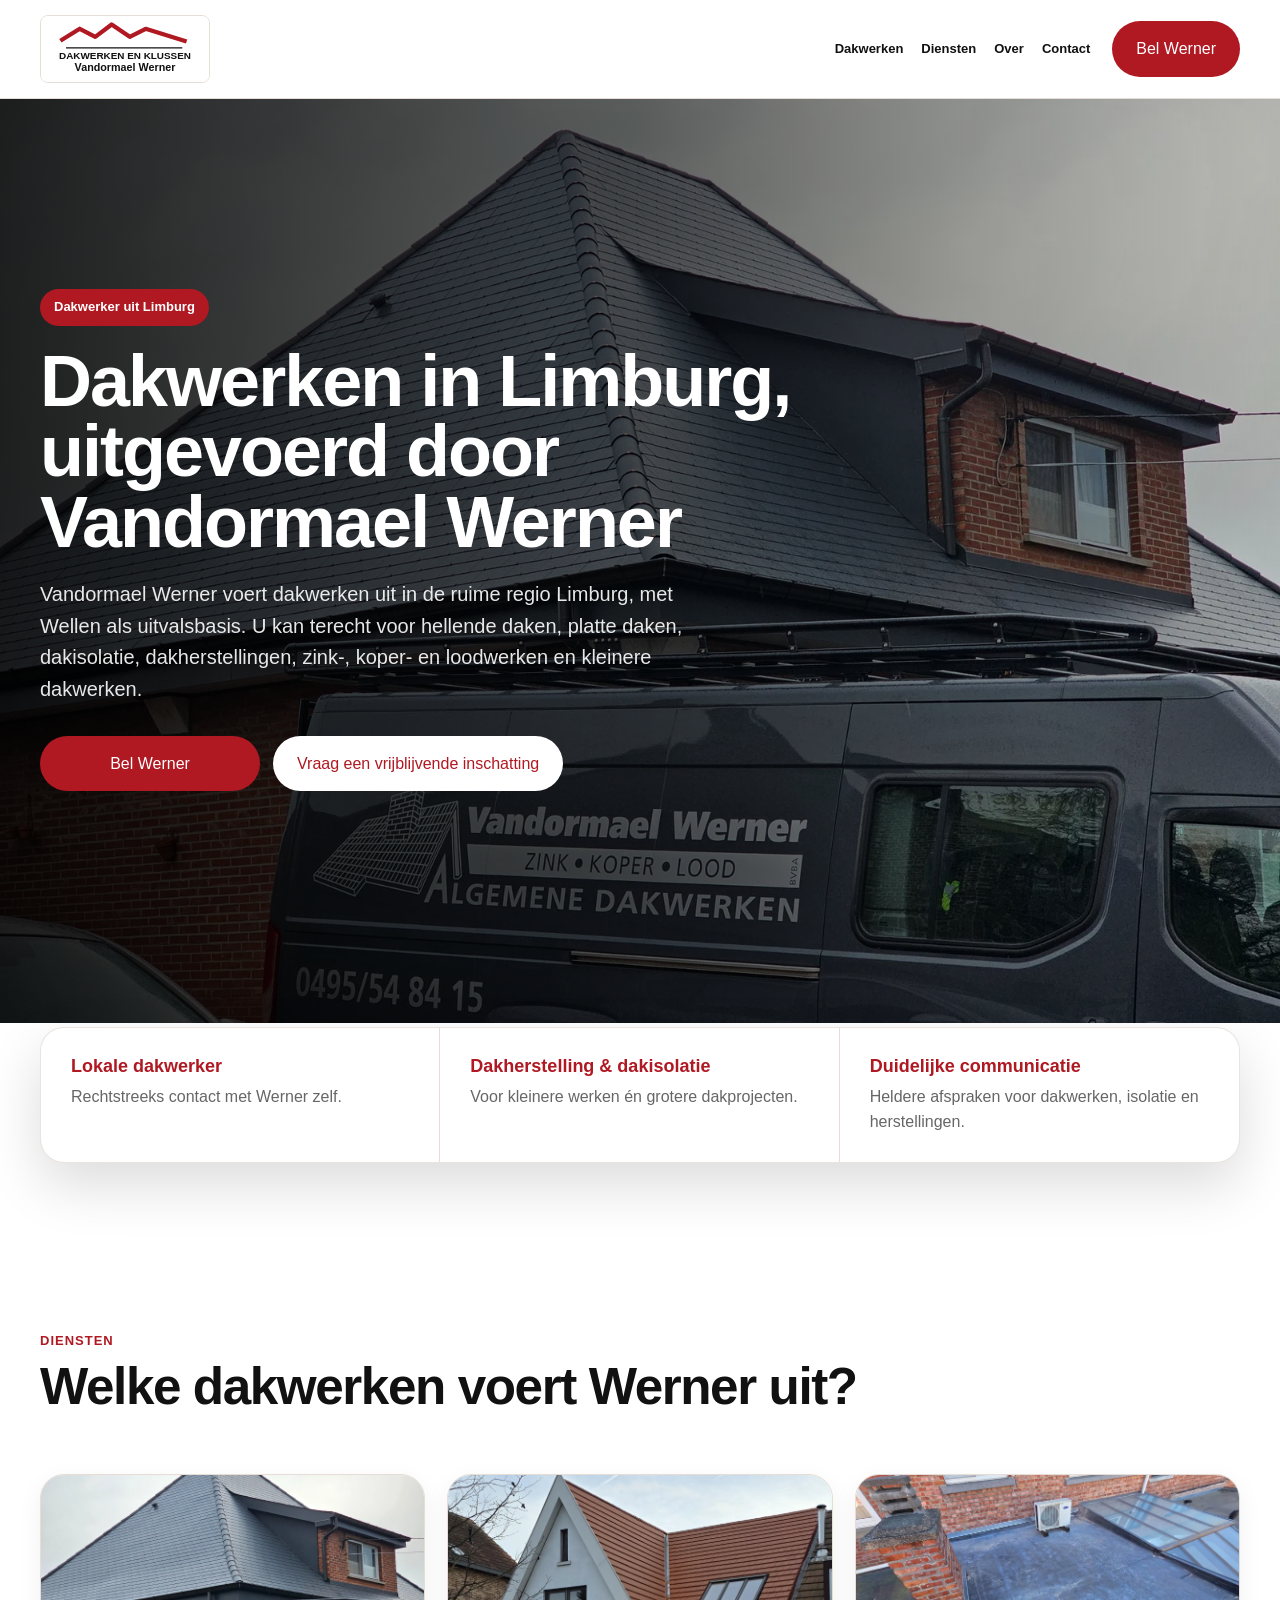
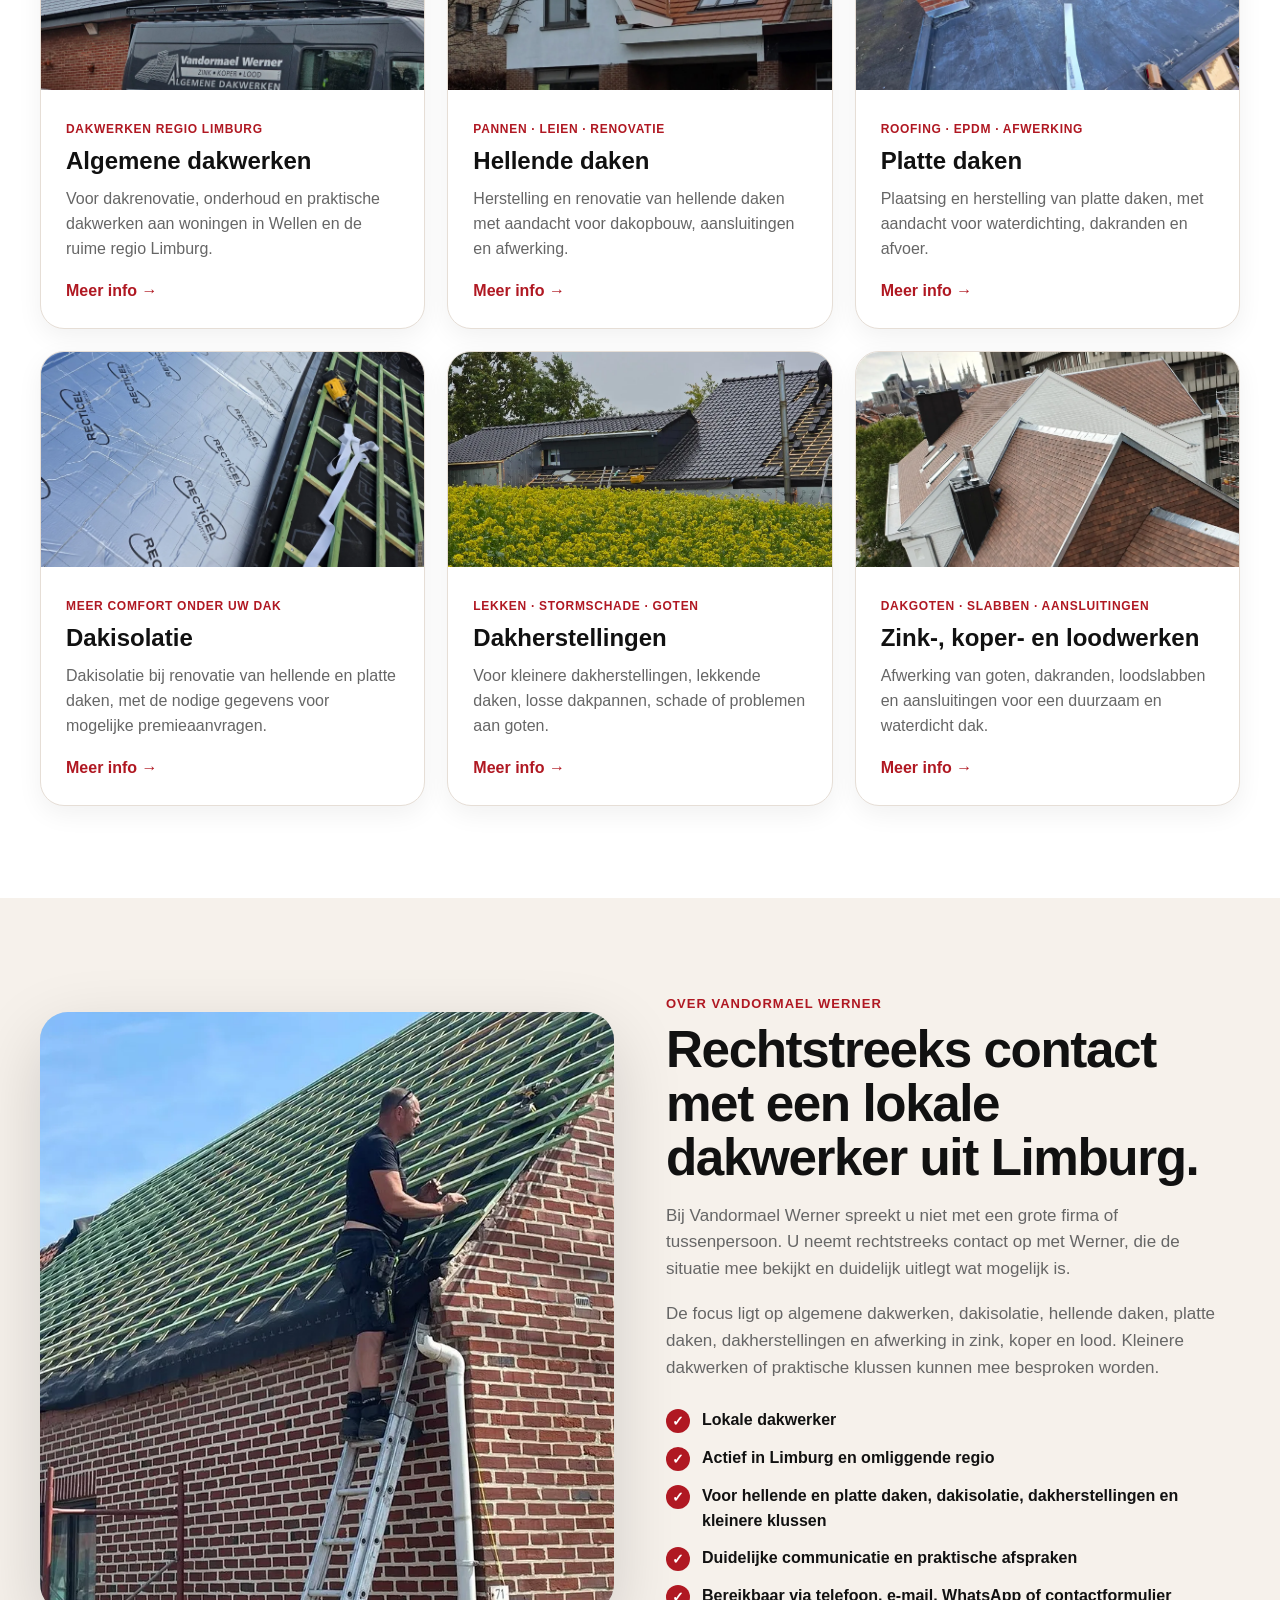
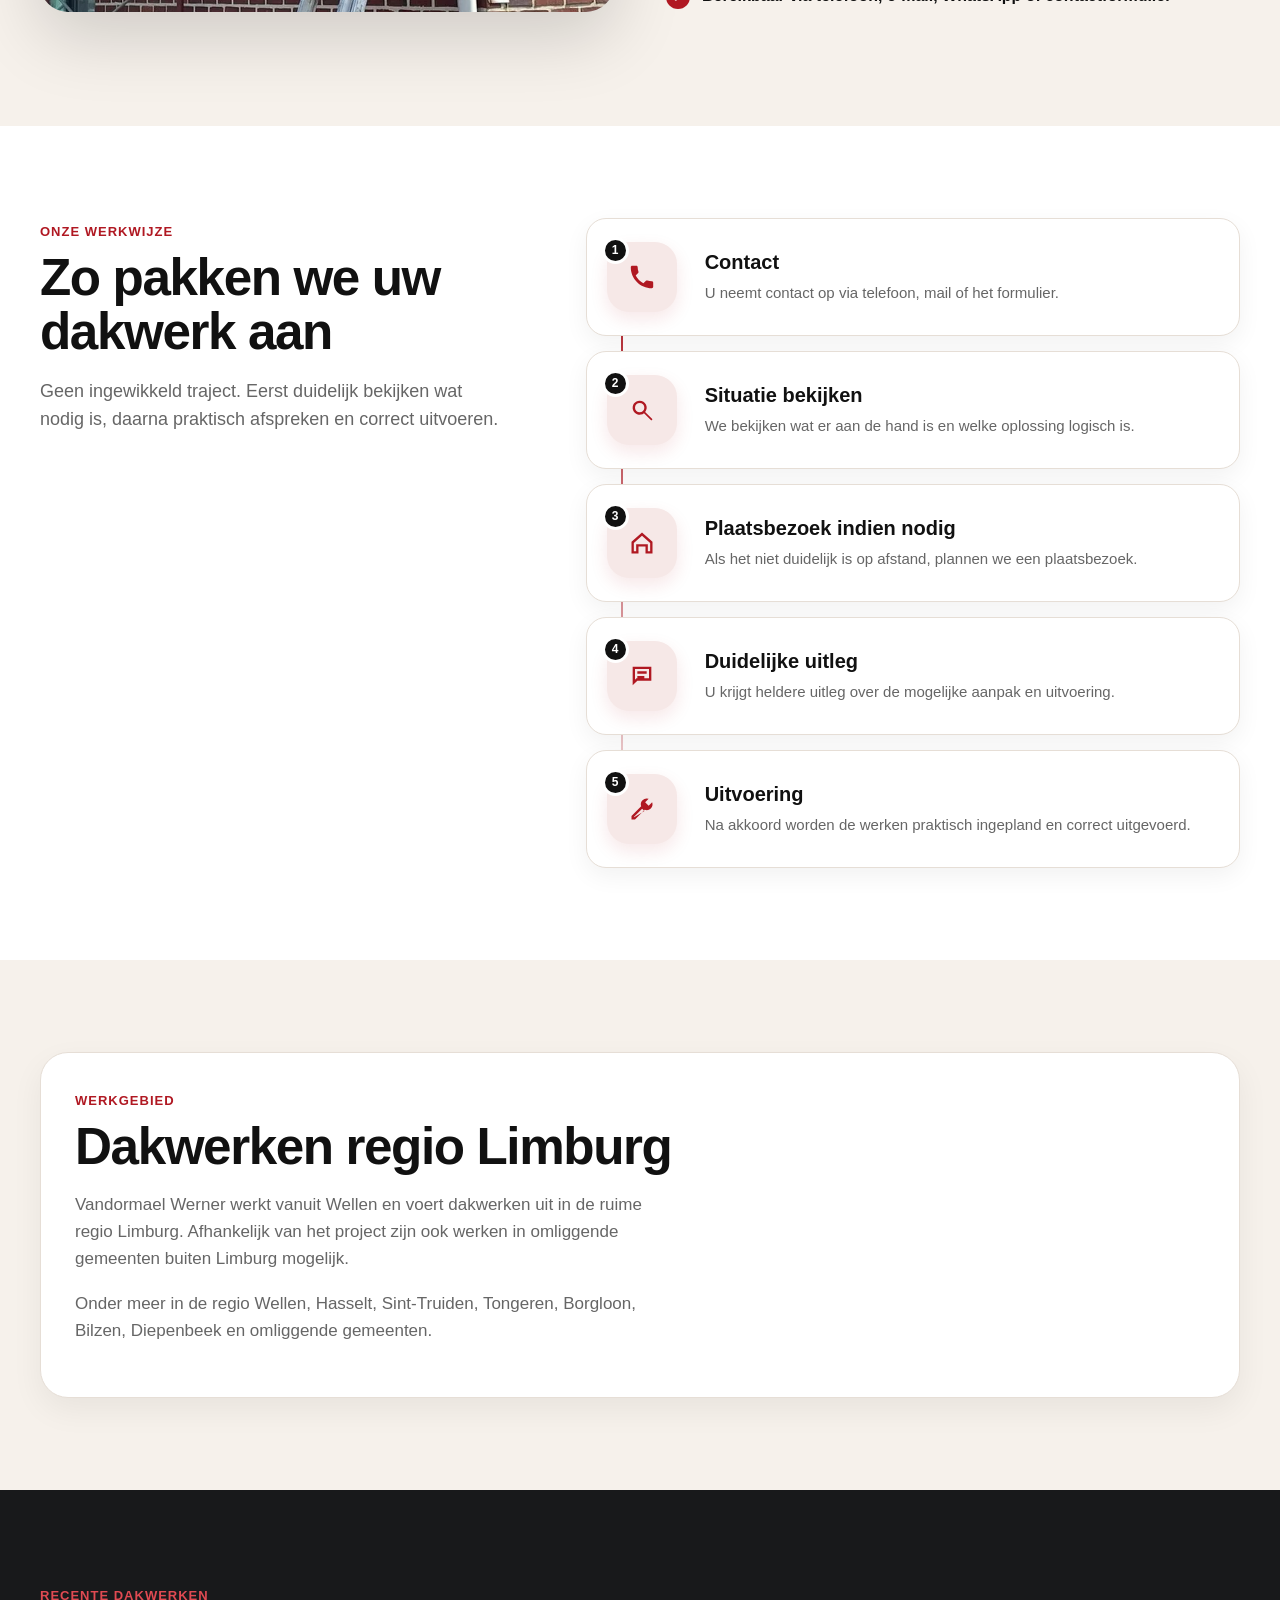
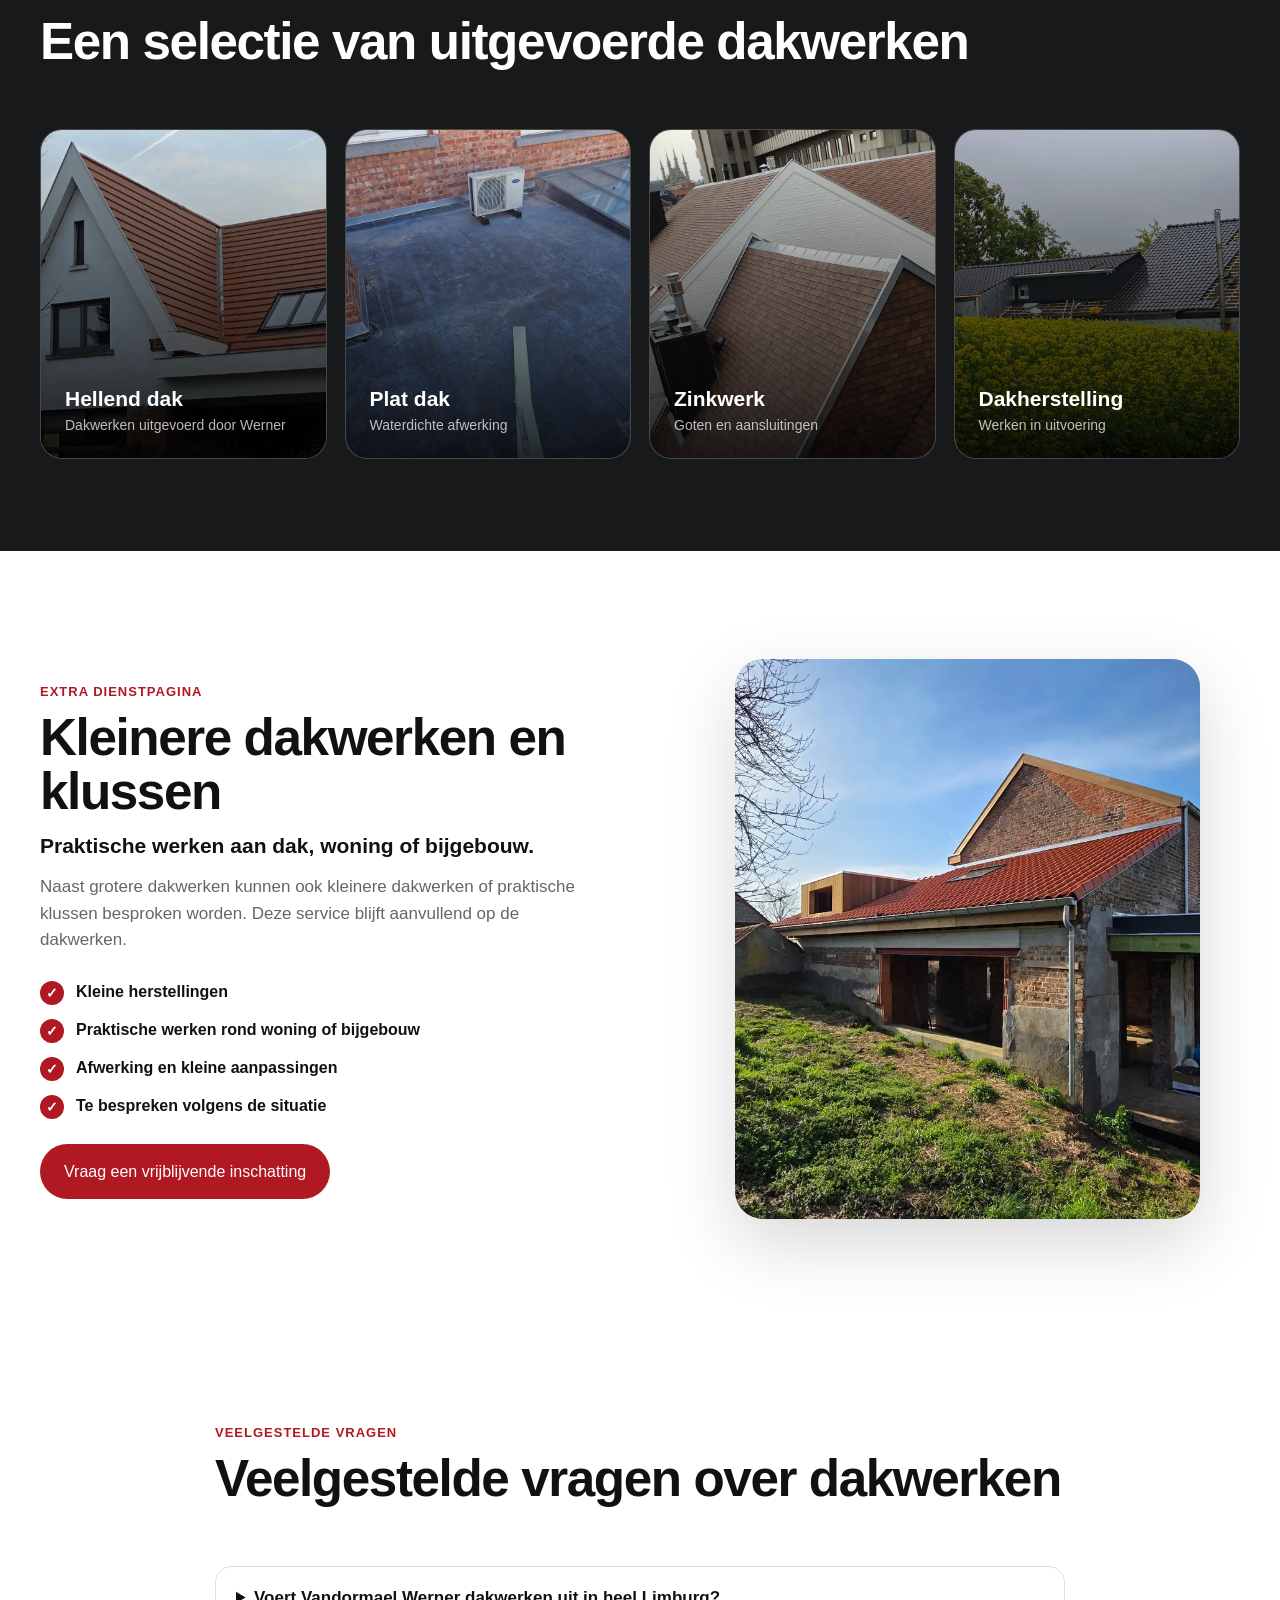
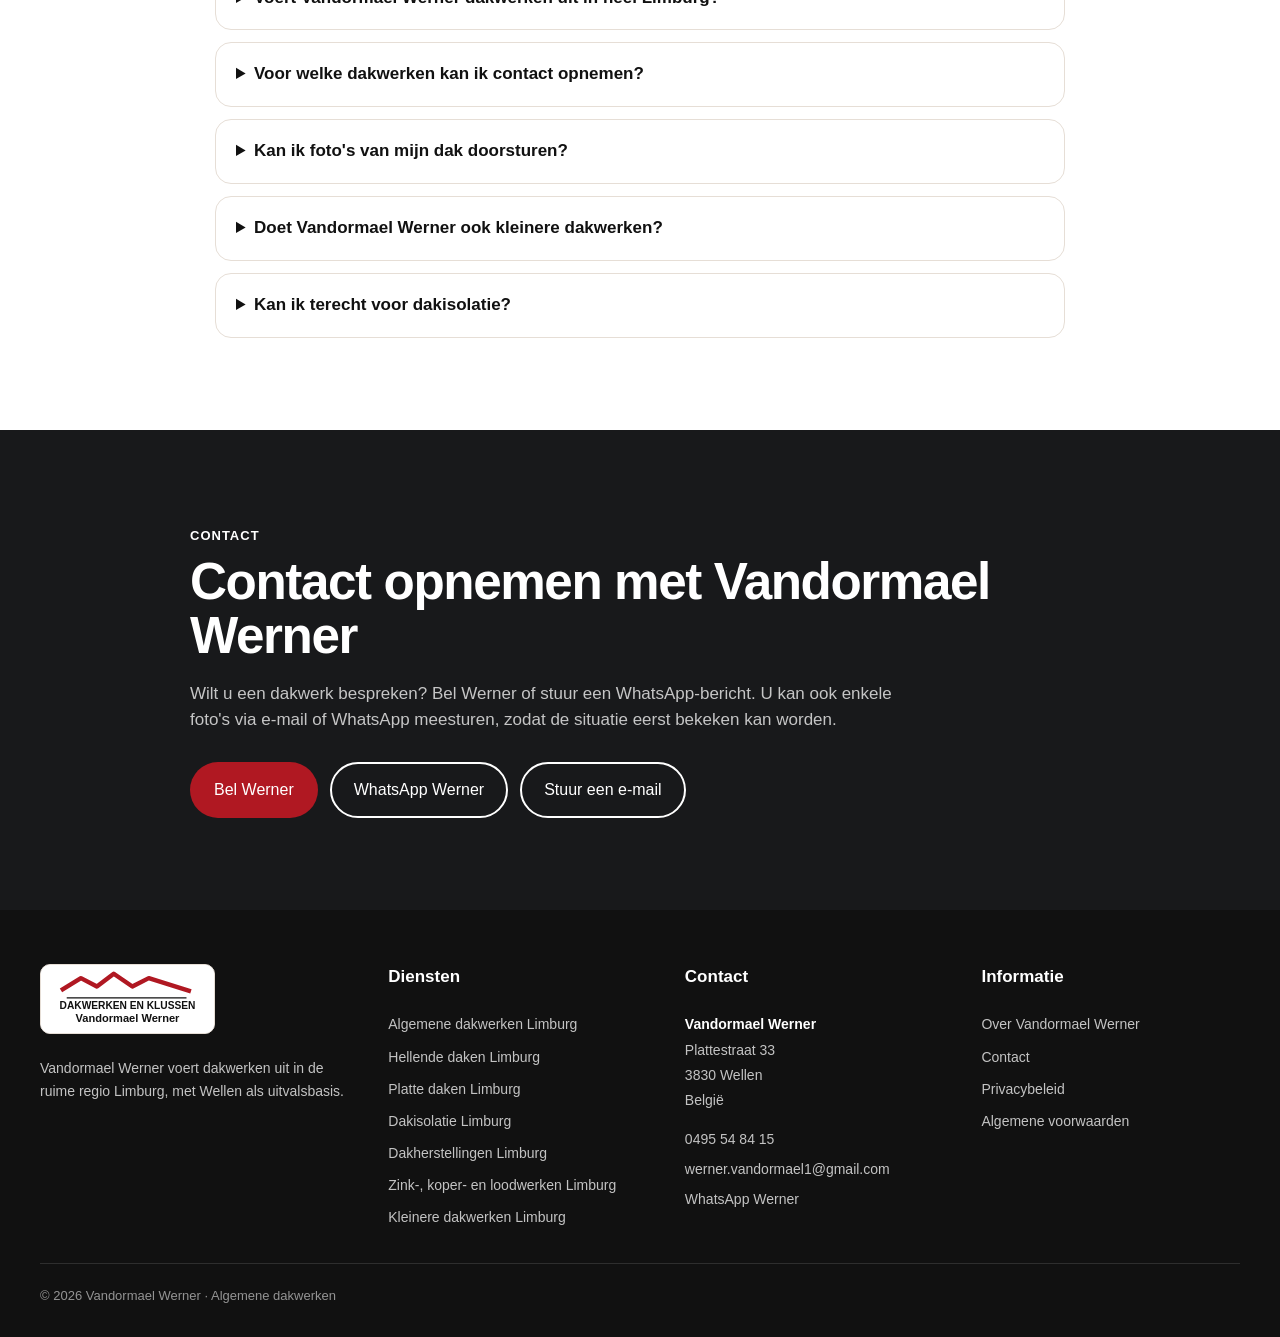
==== commit f247ed99: "Finalize footer CTA workflow and project templates" ====
--- a/index.html
+++ b/index.html
@@ -4,6 +4,6 @@
   <section class="soft"><div class="container split about-section"><div class="photo"><picture><source srcset="assets/images/webp/werner-vandormael-dakwerker-limburg.webp" type="image/webp"><img class="" src="assets/images/optimized/werner-vandormael-dakwerker-limburg.jpg" alt="Werner Vandormael aan het werk als dakwerker in Limburg" width="1200" height="800" loading="lazy" decoding="async"></picture></div><div><span class="kicker">Over Vandormael Werner</span><h2>Rechtstreeks contact met een lokale dakwerker uit Limburg.</h2><p>Bij Vandormael Werner spreekt u niet met een grote firma of tussenpersoon. U neemt rechtstreeks contact op met Werner, die de situatie mee bekijkt en duidelijk uitlegt wat mogelijk is.</p><p>De focus ligt op algemene dakwerken, dakisolatie, hellende daken, platte daken, dakherstellingen en afwerking in zink, koper en lood. Kleinere dakwerken of praktische klussen kunnen mee besproken worden.</p><ul class="checks"><li>Lokale dakwerker</li><li>Actief in Limburg en omliggende regio</li><li>Voor hellende en platte daken, dakisolatie, dakherstellingen en kleinere klussen</li><li>Duidelijke communicatie en praktische afspraken</li><li>Bereikbaar via telefoon, e-mail, WhatsApp of contactformulier</li></ul></div></div></section>
   <section><div class="container process-pro"><div class="process-intro"><span class="kicker">Onze werkwijze</span><h2>Zo pakken we uw dakwerk aan</h2><p>Geen ingewikkeld traject. Eerst duidelijk bekijken wat nodig is, daarna praktisch afspreken en correct uitvoeren.</p></div><div class="process-panel"><div class="process-line"></div><article class="process-step"><div class="process-badge"><span>1</span><svg viewBox="0 0 24 24" aria-hidden="true"><path d="M6.6 10.8c1.4 2.8 3.8 5.2 6.6 6.6l2.2-2.2c.3-.3.8-.4 1.2-.2 1.2.4 2.5.7 3.8.7.7 0 1.2.5 1.2 1.2v3.5c0 .7-.5 1.2-1.2 1.2C10.5 21.6 2.4 13.5 2.4 3.6c0-.7.5-1.2 1.2-1.2h3.5c.7 0 1.2.5 1.2 1.2 0 1.3.2 2.6.7 3.8.1.4 0 .9-.3 1.2z"/></svg></div><div><h3>Contact</h3><p>U neemt contact op via telefoon, mail of het formulier.</p></div></article><article class="process-step"><div class="process-badge"><span>2</span><svg viewBox="0 0 24 24" aria-hidden="true"><path d="M10 4a6 6 0 1 0 3.7 10.7L20 21l1-1-6.3-6.3A6 6 0 0 0 10 4zm0 2a4 4 0 1 1 0 8 4 4 0 0 1 0-8z"/></svg></div><div><h3>Situatie bekijken</h3><p>We bekijken wat er aan de hand is en welke oplossing logisch is.</p></div></article><article class="process-step"><div class="process-badge"><span>3</span><svg viewBox="0 0 24 24" aria-hidden="true"><path d="M3 11 12 3l9 8v10h-6v-6H9v6H3zm2 .9V19h2v-6h10v6h2v-7.1l-7-6.2z"/></svg></div><div><h3>Plaatsbezoek indien nodig</h3><p>Als het niet duidelijk is op afstand, plannen we een plaatsbezoek.</p></div></article><article class="process-step"><div class="process-badge"><span>4</span><svg viewBox="0 0 24 24" aria-hidden="true"><path d="M4 4h16v12H8l-4 4zm2 2v9.2L7.2 14H18V6zm2 2h8v2H8zm0 4h6v2H8z"/></svg></div><div><h3>Duidelijke uitleg</h3><p>U krijgt heldere uitleg over de mogelijke aanpak en uitvoering.</p></div></article><article class="process-step"><div class="process-badge"><span>5</span><svg viewBox="0 0 24 24" aria-hidden="true"><path d="m14.7 6.3 3-3a5 5 0 0 0-6.4 6.4L3 18v3h3l8.3-8.3a5 5 0 0 0 6.4-6.4l-3 3zM5.2 19H5v-.2l7.1-7.1.2.2 1.8 1.8z"/></svg></div><div><h3>Uitvoering</h3><p>Na akkoord worden de werken praktisch ingepland en correct uitgevoerd.</p></div></article></div></div></section>
   <section class="soft"><div class="container area"><span class="kicker">Werkgebied</span><h2>Dakwerken regio Limburg</h2><p>Vandormael Werner werkt vanuit Wellen en voert dakwerken uit in de ruime regio Limburg. Afhankelijk van het project zijn ook werken in omliggende gemeenten buiten Limburg mogelijk.</p><p>Onder meer in de regio Wellen, Hasselt, Sint-Truiden, Tongeren, Borgloon, Bilzen, Diepenbeek en omliggende gemeenten.</p></div></section>
-  <section class="dark work-showcase"><div class="container"><div class="section-head"><div><span class="kicker">Projecten</span><h2>Projecten en dakwerken</h2></div></div><div class="project-grid"><a class="project" href="hellende-daken/limburg/"><picture><source srcset="assets/images/webp/hellend-dak-vandormael-werner-limburg.webp" type="image/webp"><img class="" src="assets/images/optimized/hellend-dak-vandormael-werner-limburg.jpg" alt="Hellend dak uitgevoerd door Vandormael Werner in Limburg" width="1200" height="800" loading="lazy" decoding="async"></picture><span><strong>Hellend dak</strong><small>Dakwerken uitgevoerd door Werner</small></span></a><a class="project" href="platte-daken/limburg/"><picture><source srcset="assets/images/webp/plat-dak-roofing-epdm-vandormael-werner.webp" type="image/webp"><img class="" src="assets/images/optimized/plat-dak-roofing-epdm-vandormael-werner.jpg" alt="Plat dak met roofing of EPDM-afwerking door Vandormael Werner" width="1200" height="800" loading="lazy" decoding="async"></picture><span><strong>Plat dak</strong><small>Waterdichte afwerking</small></span></a><a class="project" href="zinkwerken-koperwerken-loodwerken/limburg/"><picture><source srcset="assets/images/webp/zinkwerken-dakgoot-limburg.webp" type="image/webp"><img class="" src="assets/images/optimized/zinkwerken-dakgoot-limburg.jpg" alt="Zinkwerk en dakgoot bij dakrenovatie in Limburg" width="1200" height="800" loading="lazy" decoding="async"></picture><span><strong>Zinkwerk</strong><small>Goten en aansluitingen</small></span></a><a class="project" href="dakherstellingen/limburg/"><picture><source srcset="assets/images/webp/dakherstelling-regio-limburg.webp" type="image/webp"><img class="" src="assets/images/optimized/dakherstelling-regio-limburg.jpg" alt="Dakherstelling aan hellend dak in regio Limburg" width="1200" height="800" loading="lazy" decoding="async"></picture><span><strong>Dakherstelling</strong><small>Werken in uitvoering</small></span></a></div></div></section>
+  <section class="dark work-showcase"><div class="container"><div class="section-head"><div><span class="kicker">Recente dakwerken</span><h2>Een selectie van uitgevoerde dakwerken</h2></div></div><div class="project-grid"><a class="project" href="hellende-daken/limburg/"><picture><source srcset="assets/images/webp/hellend-dak-vandormael-werner-limburg.webp" type="image/webp"><img class="" src="assets/images/optimized/hellend-dak-vandormael-werner-limburg.jpg" alt="Hellend dak uitgevoerd door Vandormael Werner in Limburg" width="1200" height="800" loading="lazy" decoding="async"></picture><span><strong>Hellend dak</strong><small>Dakwerken uitgevoerd door Werner</small></span></a><a class="project" href="platte-daken/limburg/"><picture><source srcset="assets/images/webp/plat-dak-roofing-epdm-vandormael-werner.webp" type="image/webp"><img class="" src="assets/images/optimized/plat-dak-roofing-epdm-vandormael-werner.jpg" alt="Plat dak met roofing of EPDM-afwerking door Vandormael Werner" width="1200" height="800" loading="lazy" decoding="async"></picture><span><strong>Plat dak</strong><small>Waterdichte afwerking</small></span></a><a class="project" href="zinkwerken-koperwerken-loodwerken/limburg/"><picture><source srcset="assets/images/webp/zinkwerken-dakgoot-limburg.webp" type="image/webp"><img class="" src="assets/images/optimized/zinkwerken-dakgoot-limburg.jpg" alt="Zinkwerk en dakgoot bij dakrenovatie in Limburg" width="1200" height="800" loading="lazy" decoding="async"></picture><span><strong>Zinkwerk</strong><small>Goten en aansluitingen</small></span></a><a class="project" href="dakherstellingen/limburg/"><picture><source srcset="assets/images/webp/dakherstelling-regio-limburg.webp" type="image/webp"><img class="" src="assets/images/optimized/dakherstelling-regio-limburg.jpg" alt="Dakherstelling aan hellend dak in regio Limburg" width="1200" height="800" loading="lazy" decoding="async"></picture><span><strong>Dakherstelling</strong><small>Werken in uitvoering</small></span></a></div></div></section>
   <section><div class="container split smaller-works"><div><span class="kicker">Extra dienstpagina</span><h2>Kleinere dakwerken en klussen</h2><h3>Praktische werken aan dak, woning of bijgebouw.</h3><p>Naast grotere dakwerken kunnen ook kleinere dakwerken of praktische klussen besproken worden. Deze service blijft aanvullend op de dakwerken.</p><ul class="checks"><li>Kleine herstellingen</li><li>Praktische werken rond woning of bijgebouw</li><li>Afwerking en kleine aanpassingen</li><li>Te bespreken volgens de situatie</li></ul><a class="btn btn-red" href="contact/">Vraag een vrijblijvende inschatting</a></div><figure class="photo"><picture><source srcset="assets/images/webp/kleinere-dakwerken-klussen-vandormael-werner.webp" type="image/webp"><img class="" src="assets/images/optimized/kleinere-dakwerken-klussen-vandormael-werner.jpg" alt="Kleinere dakwerken en afwerking aan woning door Vandormael Werner" width="1200" height="800" loading="lazy" decoding="async"></picture></figure></div></section>
-  <section><div class="container narrow"><div class="section-head"><div><span class="kicker">Veelgestelde vragen</span><h2>Veelgestelde vragen over dakwerken</h2></div></div><div class="faq"><details><summary>Voert Vandormael Werner dakwerken uit in heel Limburg?</summary><p>Vandormael Werner werkt vanuit Wellen en voert dakwerken uit in de ruime regio Limburg. Afhankelijk van het project zijn ook werken in omliggende gemeenten buiten Limburg mogelijk.</p></details><details><summary>Voor welke dakwerken kan ik contact opnemen?</summary><p>U kan contact opnemen voor algemene dakwerken, hellende daken, platte daken, dakisolatie, dakherstellingen, zink-, koper- en loodwerken en kleinere dakwerken.</p></details><details><summary>Kan ik foto's van mijn dak doorsturen?</summary><p>Ja, u kan foto's doorsturen zodat de situatie eerst bekeken kan worden. Indien nodig wordt daarna een plaatsbezoek ingepland.</p></details><details><summary>Doet Vandormael Werner ook kleinere dakwerken?</summary><p>Ja, naast grotere dakwerken kan u ook contact opnemen voor kleinere dakwerken en klussen in en rond de woning.</p></details><details><summary>Kan ik terecht voor dakisolatie?</summary><p>Ja, Vandormael Werner voert dakisolatiewerken uit als onderdeel van dakwerken of renovatie. Bij uitvoering kunnen de nodige factuurgegevens en documenten worden voorzien voor een mogelijke premieaanvraag.</p></details></div></div></section><section class="dark home-contact" id="contact"><div class="container home-contact-inner"><span class="kicker">Contact</span><h2>Contact opnemen met Vandormael Werner</h2><p>Wilt u een dakwerk bespreken? Bel Werner of stuur een WhatsApp-bericht. U kan ook enkele foto's via e-mail of WhatsApp meesturen, zodat de situatie eerst bekeken kan worden.</p><div class="actions"><a class="btn btn-red" href="tel:+32495548415">Bel Werner</a><a class="btn btn-outline-light" href="https://wa.me/32495548415?text=Dag%20Werner%2C%20ik%20heb%20een%20vraag%20over%20dakwerken." target="_blank" rel="noopener">WhatsApp Werner</a><a class="btn btn-outline-light" href="mailto:werner.vandormael1@gmail.com">Stuur een e-mail</a></div></div></section></main><footer><div class="footer-grid container"><div><a class="brand brand-footer" href="./"><img src="assets/images/vandormael-werner-logo.svg" alt="Vandormael Werner Dakwerken en Klussen" width="390" height="155"></a><p>Vandormael Werner voert dakwerken uit in de ruime regio Limburg, met Wellen als uitvalsbasis.</p></div><div><h2>Diensten</h2><a href="dakwerken/limburg/">Algemene dakwerken Limburg</a><a href="hellende-daken/limburg/">Hellende daken Limburg</a><a href="platte-daken/limburg/">Platte daken Limburg</a><a href="dakisolatie/limburg/">Dakisolatie Limburg</a><a href="dakherstellingen/limburg/">Dakherstellingen Limburg</a><a href="zinkwerken-koperwerken-loodwerken/limburg/">Zink-, koper- en loodwerken Limburg</a><a href="kleinere-dakwerken/limburg/">Kleinere dakwerken Limburg</a></div><div class="footer-contact"><h2>Contact</h2><address><span>Vandormael Werner</span><span>Plattestraat 33</span><span>3830 Wellen</span><span>België</span></address><span class="footer-contact-divider" aria-hidden="true">·</span><div class="footer-contact-links"><a href="tel:+32495548415">0495 54 84 15</a><a href="mailto:werner.vandormael1@gmail.com">werner.vandormael1@gmail.com</a><a href="https://wa.me/32495548415?text=Dag%20Werner%2C%20ik%20heb%20een%20vraag%20over%20dakwerken." target="_blank" rel="noopener">WhatsApp Werner</a></div></div><div><h2>Informatie</h2><a href="over-vandormael-werner/">Over Vandormael Werner</a><a href="contact/">Contact</a><a href="privacybeleid/">Privacybeleid</a><a href="algemene-voorwaarden/">Algemene voorwaarden</a></div></div><div class="copy container">© 2026 Vandormael Werner · Algemene dakwerken</div></footer><a class="mobile-call btn btn-red" href="tel:+32495548415">Bel Werner</a></body></html>+  <section><div class="container narrow"><div class="section-head"><div><span class="kicker">Veelgestelde vragen</span><h2>Veelgestelde vragen over dakwerken</h2></div></div><div class="faq"><details><summary>Voert Vandormael Werner dakwerken uit in heel Limburg?</summary><p>Vandormael Werner werkt vanuit Wellen en voert dakwerken uit in de ruime regio Limburg. Afhankelijk van het project zijn ook werken in omliggende gemeenten buiten Limburg mogelijk.</p></details><details><summary>Voor welke dakwerken kan ik contact opnemen?</summary><p>U kan contact opnemen voor algemene dakwerken, hellende daken, platte daken, dakisolatie, dakherstellingen, zink-, koper- en loodwerken en kleinere dakwerken.</p></details><details><summary>Kan ik foto's van mijn dak doorsturen?</summary><p>Ja, u kan foto's doorsturen zodat de situatie eerst bekeken kan worden. Indien nodig wordt daarna een plaatsbezoek ingepland.</p></details><details><summary>Doet Vandormael Werner ook kleinere dakwerken?</summary><p>Ja, naast grotere dakwerken kan u ook contact opnemen voor kleinere dakwerken en klussen in en rond de woning.</p></details><details><summary>Kan ik terecht voor dakisolatie?</summary><p>Ja, Vandormael Werner voert dakisolatiewerken uit als onderdeel van dakwerken of renovatie. Bij uitvoering kunnen de nodige factuurgegevens en documenten worden voorzien voor een mogelijke premieaanvraag.</p></details></div></div></section><section class="dark home-contact" id="contact"><div class="container home-contact-inner"><span class="kicker">Contact</span><h2>Contact opnemen met Vandormael Werner</h2><p>Wilt u een dakwerk bespreken? Bel Werner of stuur een WhatsApp-bericht. U kan ook enkele foto's via e-mail of WhatsApp meesturen, zodat de situatie eerst bekeken kan worden.</p><div class="cta-actions"><a class="btn btn-red" href="tel:+32495548415">Bel Werner</a><a class="btn btn-outline-light" href="https://wa.me/32495548415?text=Dag%20Werner%2C%20ik%20heb%20een%20vraag%20over%20dakwerken." target="_blank" rel="noopener">WhatsApp Werner</a><a class="btn btn-outline-light" href="mailto:werner.vandormael1@gmail.com">Stuur een e-mail</a></div></div></section></main><footer><div class="footer-grid container"><div><a class="brand brand-footer" href="./"><img src="assets/images/vandormael-werner-logo.svg" alt="Vandormael Werner Dakwerken en Klussen" width="390" height="155"></a><p>Vandormael Werner voert dakwerken uit in de ruime regio Limburg, met Wellen als uitvalsbasis.</p></div><div><h2>Diensten</h2><a href="dakwerken/limburg/">Algemene dakwerken Limburg</a><a href="hellende-daken/limburg/">Hellende daken Limburg</a><a href="platte-daken/limburg/">Platte daken Limburg</a><a href="dakisolatie/limburg/">Dakisolatie Limburg</a><a href="dakherstellingen/limburg/">Dakherstellingen Limburg</a><a href="zinkwerken-koperwerken-loodwerken/limburg/">Zink-, koper- en loodwerken Limburg</a><a href="kleinere-dakwerken/limburg/">Kleinere dakwerken Limburg</a></div><div><h2>Contact</h2><address class="footer-contact"><strong>Vandormael Werner</strong><span>Plattestraat 33</span><span>3830 Wellen</span><span>België</span></address><div class="footer-contact-links"><a href="tel:+32495548415">0495 54 84 15</a><a href="mailto:werner.vandormael1@gmail.com">werner.vandormael1@gmail.com</a><a href="https://wa.me/32495548415?text=Dag%20Werner%2C%20ik%20heb%20een%20vraag%20over%20dakwerken." target="_blank" rel="noopener">WhatsApp Werner</a></div></div><div><h2>Informatie</h2><a href="over-vandormael-werner/">Over Vandormael Werner</a><a href="contact/">Contact</a><a href="privacybeleid/">Privacybeleid</a><a href="algemene-voorwaarden/">Algemene voorwaarden</a></div></div><div class="copy container">© 2026 Vandormael Werner · Algemene dakwerken</div></footer><a class="mobile-call btn btn-red" href="tel:+32495548415">Bel Werner</a></body></html>
--- a/assets/css/style.css
+++ b/assets/css/style.css
@@ -8,12 +8,12 @@
 .service-grid{display:grid;grid-template-columns:repeat(3,1fr);gap:22px}.service-card{background:#fff;border:1px solid var(--line);border-radius:24px;overflow:hidden;box-shadow:0 8px 26px rgba(0,0,0,.06);transition:.18s ease}.service-card:hover{transform:translateY(-4px);box-shadow:var(--shadow)}.service-card picture{height:215px;background:#ddd}.service-card div{padding:25px}.service-card span{font-size:12px;font-weight:900;color:var(--red);text-transform:uppercase;letter-spacing:.7px}.service-card h3{font-size:24px;line-height:1.2;margin:7px 0 10px}.service-card p{color:var(--muted);margin:0 0 16px}.service-card b,.text-link{color:var(--red);font-weight:900}
 .split{display:grid;grid-template-columns:.9fr 1.1fr;gap:52px;align-items:center}.photo{height:560px;border-radius:28px;overflow:hidden;box-shadow:var(--shadow);background:#ddd}.checks{display:grid;gap:12px;margin:25px 0;padding:0}.checks li{list-style:none;display:flex;gap:12px;font-weight:800;min-width:0}.checks li:before{content:"✓";background:var(--red);color:#fff;width:24px;height:24px;border-radius:50%;display:inline-grid;place-items:center;flex:0 0 24px;font-size:14px;margin-top:2px}
 .about-section{grid-template-columns:1fr 1fr}.about-section .photo{height:600px}.about-page-top{padding-top:64px}.about-page-top h1{font-size:clamp(38px,4.8vw,60px);line-height:1.02;letter-spacing:-1.7px;margin:8px 0 20px}.about-page-top p{color:var(--muted);font-size:17px;max-width:580px;margin:0 0 18px}.smaller-works{grid-template-columns:1.05fr .95fr}.smaller-works h2{font-size:clamp(34px,4vw,54px);line-height:1.05;letter-spacing:-1.4px;margin:8px 0 14px}.smaller-works h3{font-size:21px;line-height:1.3;margin:0 0 14px}.smaller-works p{color:var(--muted);font-size:17px;max-width:570px;margin:0 0 18px}
-.process-pro{display:grid;grid-template-columns:.85fr 1.15fr;gap:62px;align-items:start}.process-intro{position:sticky;top:125px}.process-intro h2{font-size:clamp(34px,4vw,54px);line-height:1.05;letter-spacing:-1.4px;margin:8px 0 18px}.process-intro p{color:var(--muted);font-size:18px;max-width:470px}.process-panel{position:relative;display:grid;gap:15px}.process-line{position:absolute;top:40px;bottom:40px;left:35px;width:2px;background:linear-gradient(#111,rgba(17,17,17,.1));z-index:-1}.process-step{display:grid;grid-template-columns:76px 1fr;gap:22px;align-items:center;background:#fff;border:1px solid var(--line);border-radius:20px;padding:21px 26px 21px 20px;min-height:118px;box-shadow:0 8px 24px rgba(0,0,0,.055)}.process-badge{position:relative;width:70px;height:70px;border-radius:50%;background:#111;color:#fff;display:grid;place-items:center;box-shadow:0 8px 18px rgba(0,0,0,.18)}.process-badge span{position:absolute;top:-5px;left:-5px;width:27px;height:27px;border:3px solid #fff;border-radius:50%;display:grid;place-items:center;background:#111;color:#fff;font-size:12px;font-weight:900}.process-badge svg{width:28px;height:28px;fill:currentColor}.process-step h3{font-size:20px;line-height:1.2;margin:0 0 7px}.process-step p{color:var(--muted);font-size:15px;margin:0}.area{background:#fff;border:1px solid var(--line);border-radius:28px;padding:34px;box-shadow:0 12px 32px rgba(0,0,0,.06)}
+.process-pro{display:grid;grid-template-columns:.85fr 1.15fr;gap:62px;align-items:start}.process-intro{position:sticky;top:125px}.process-intro h2{font-size:clamp(34px,4vw,54px);line-height:1.05;letter-spacing:-1.4px;margin:8px 0 18px}.process-intro p{color:var(--muted);font-size:18px;max-width:470px}.process-panel{position:relative;display:grid;gap:15px}.process-line{position:absolute;top:40px;bottom:40px;left:35px;width:2px;background:linear-gradient(var(--red),rgba(176,24,34,.12));z-index:-1}.process-step{display:grid;grid-template-columns:76px 1fr;gap:22px;align-items:center;background:#fff;border:1px solid var(--line);border-radius:20px;padding:21px 26px 21px 20px;min-height:118px;box-shadow:0 8px 24px rgba(0,0,0,.055)}.process-badge{position:relative;width:70px;height:70px;border-radius:22px;background:#f6e8e7;color:var(--red);display:grid;place-items:center;box-shadow:0 7px 18px rgba(176,24,34,.1)}.process-badge span{position:absolute;top:-5px;left:-5px;width:27px;height:27px;border:3px solid #fff;border-radius:50%;display:grid;place-items:center;background:#111;color:#fff;font-size:12px;font-weight:900}.process-badge svg{width:28px;height:28px;fill:currentColor}.process-step h3{font-size:20px;line-height:1.2;margin:0 0 7px}.process-step p{color:var(--muted);font-size:15px;margin:0}.area{background:#fff;border:1px solid var(--line);border-radius:28px;padding:34px;box-shadow:0 12px 32px rgba(0,0,0,.06)}
 .project-grid{display:grid;grid-template-columns:repeat(4,1fr);gap:18px}.work-showcase .kicker{color:#e04a52}.work-showcase .section-head h2{color:#fff}.project{position:relative;height:330px;border-radius:22px;overflow:hidden;background:#333;border:1px solid rgba(255,255,255,.1)}.project:after{content:"";position:absolute;inset:0;background:linear-gradient(180deg,rgba(0,0,0,.04),rgba(0,0,0,.84))}.project span{position:absolute;left:0;right:0;bottom:0;padding:24px;z-index:2;color:#fff;line-height:1.2}.project strong{display:block;font-size:21px}.project small{display:block;color:rgba(255,255,255,.72);font-size:14px;margin-top:6px}
 .narrow,.prose{max-width:850px}.faq{display:grid;gap:12px}.faq details{background:#fff;border:1px solid var(--line);border-radius:16px;padding:18px 20px}.faq summary{cursor:pointer;font-weight:900;font-size:17px}.faq p{color:var(--muted);margin:10px 0 0}
-.compact-cta-section{padding:62px 0;background:var(--soft)}.compact-cta{display:flex;align-items:center;justify-content:space-between;gap:38px;padding:34px;background:#fff;border:1px solid var(--line);border-radius:26px;box-shadow:0 12px 32px rgba(0,0,0,.06)}.compact-cta h2{font-size:clamp(28px,3vw,40px);line-height:1.08;margin:7px 0 10px}.compact-cta p{max-width:620px;color:var(--muted);margin:0}.compact-cta .actions{display:grid;gap:10px;flex:0 0 230px;margin-top:0}.compact-cta .btn{width:100%}.breadcrumbs{padding-top:24px;display:flex;gap:10px;color:var(--muted);font-size:14px}.breadcrumbs a{color:var(--red);font-weight:800}.page-hero{padding:92px 0;background:var(--soft);border-bottom:1px solid var(--line)}.service-hero{padding:64px 0 70px}.page-hero .eyebrow{margin-bottom:14px}.page-hero h1{max-width:850px;font-size:clamp(42px,5.8vw,68px);line-height:1;letter-spacing:-2px;margin:0 0 20px}.page-hero p{max-width:720px;color:var(--muted);font-size:19px;margin:0}.service-attention-section{padding:58px 0}.service-attention{padding:32px 36px;background:#fff;border:1px solid var(--line);border-radius:24px;box-shadow:0 10px 28px rgba(0,0,0,.05)}.service-attention h2{font-size:clamp(30px,3.4vw,45px);line-height:1.08;letter-spacing:-1px;margin:7px 0 14px}.service-attention p{color:var(--muted);font-size:17px;margin:0}
+.compact-cta-section{padding:62px 0;background:var(--soft)}.compact-cta{display:flex;align-items:center;justify-content:space-between;gap:38px;padding:34px;background:#fff;border:1px solid var(--line);border-radius:26px;box-shadow:0 12px 32px rgba(0,0,0,.06)}.compact-cta h2{font-size:clamp(28px,3vw,40px);line-height:1.08;margin:7px 0 10px}.compact-cta p{max-width:620px;color:var(--muted);margin:0}.cta-actions{display:flex;flex-wrap:wrap;gap:12px;margin-top:28px}.compact-cta .cta-actions{display:grid;gap:10px;flex:0 0 230px;margin-top:0}.compact-cta .btn{width:100%}.breadcrumbs{padding-top:24px;display:flex;gap:10px;color:var(--muted);font-size:14px}.breadcrumbs a{color:var(--red);font-weight:800}.page-hero{padding:92px 0;background:var(--soft);border-bottom:1px solid var(--line)}.service-hero{padding:64px 0 70px}.page-hero .eyebrow{margin-bottom:14px}.page-hero h1{max-width:850px;font-size:clamp(42px,5.8vw,68px);line-height:1;letter-spacing:-2px;margin:0 0 20px}.page-hero p{max-width:720px;color:var(--muted);font-size:19px;margin:0}.service-attention-section{padding:58px 0}.service-attention{padding:32px 36px;background:#fff;border:1px solid var(--line);border-radius:24px;box-shadow:0 10px 28px rgba(0,0,0,.05)}.service-attention h2{font-size:clamp(30px,3.4vw,45px);line-height:1.08;letter-spacing:-1px;margin:7px 0 14px}.service-attention p{color:var(--muted);font-size:17px;margin:0}
 .related{display:flex;flex-wrap:wrap;gap:12px}.related a{padding:12px 16px;background:#fff;border:1px solid var(--line);border-radius:999px;font-weight:800;color:var(--red)}.contact-grid{display:grid;grid-template-columns:1fr 1fr;gap:32px;align-items:start}.contact-card{background:#fff;color:#111;border-radius:26px;padding:30px;box-shadow:var(--shadow);border:1px solid var(--line);display:grid;gap:14px}.contact-card address{font-style:normal}.contact-card>a{font-weight:900;color:var(--red)}.contact-card label{display:grid;gap:5px;font-weight:800}.contact-card input,.contact-card textarea,.contact-card select{width:100%;min-height:52px;border:1px solid #e2d9d0;border-radius:14px;padding:14px 16px;font:inherit;font-size:16px;background:#fff}.contact-card textarea{min-height:120px;resize:vertical}.contact-details{display:grid;gap:10px}.contact-details>a,.contact-details>div{display:grid;gap:2px;padding:12px 14px;border:1px solid var(--line);border-radius:14px}.contact-details small,.contact-list small{color:var(--muted);font-size:12px;font-weight:900;text-transform:uppercase;letter-spacing:.6px}.contact-details a strong{color:var(--red)}.contact-intro{grid-template-columns:1.1fr .9fr;align-items:center}.contact-hero .checks{max-width:650px}.contact-photo{height:590px}.contact-helper{max-width:680px;margin:20px 0 0;color:var(--muted)}.contact-page{display:grid;grid-template-columns:minmax(0,1fr) 300px;gap:28px;align-items:start}.contact-options{display:grid;gap:12px;margin-top:28px}.contact-option{display:grid;gap:5px;padding:18px 20px;background:#fff;border:1px solid var(--line);border-radius:18px;box-shadow:0 8px 26px rgba(0,0,0,.06)}.contact-option span{color:var(--red);font-weight:900}.contact-option strong{font-size:16px;overflow-wrap:anywhere}.contact-address{display:grid;gap:7px;padding:26px;background:var(--soft);border:1px solid var(--line);border-radius:22px}.contact-address h2{font-size:27px;margin:3px 0 7px}.contact-address address{font-style:normal;line-height:1.7}.contact-address-divider{color:#b8aaa0;line-height:1;margin:2px 0}.contact-form{box-shadow:0 12px 36px rgba(0,0,0,.09)}.prose h2{font-size:30px;margin-top:32px}.prose a{color:var(--red);font-weight:800}.legal-contact{display:grid;gap:2px;font-style:normal}
 .home-contact .kicker{color:#fff}.home-contact-inner{max-width:900px}.home-contact h2{font-size:clamp(34px,4vw,54px);line-height:1.05;letter-spacing:-1.4px;margin:8px 0 18px}.home-contact p{max-width:720px;color:rgba(255,255,255,.75);font-size:17px}
-footer{background:#111;color:#fff;padding:54px 0 30px}.footer-grid{display:grid;grid-template-columns:1.2fr 1fr 1fr 1fr;gap:38px}.brand-footer{width:175px}.brand-footer img{width:175px;border-radius:10px;margin-bottom:14px}.footer-grid h2{font-size:17px;margin:0 0 14px}.footer-grid>div{display:grid;align-content:start;gap:9px}.footer-grid p,.footer-grid address,.footer-grid a{color:rgba(255,255,255,.75);font-style:normal;font-size:14px;line-height:1.65;margin:0}.footer-contact address,.footer-contact-links{display:grid;gap:2px}.footer-contact-divider{color:rgba(255,255,255,.35);line-height:1;margin:3px 0}.footer-contact-links{gap:7px}.footer-grid a:hover{color:#fff}.copy{margin-top:34px;padding-top:22px;border-top:1px solid rgba(255,255,255,.12);color:rgba(255,255,255,.55);font-size:13px}.mobile-call{display:none}
-@media(max-width:1000px){.menu-toggle{display:block;margin-left:auto;padding:10px 14px;background:#fff;border:1px solid var(--line);border-radius:10px;font-weight:900}.menu{display:none;position:absolute;top:98px;left:20px;right:20px;padding:18px;background:#fff;border:1px solid var(--line);border-radius:16px;box-shadow:var(--shadow)}.menu.open{display:grid}.dropdown{position:static;width:auto;box-shadow:none;margin-top:8px}.nav-call{display:none}.split,.contact-grid,.contact-page,.process-pro{grid-template-columns:1fr}.process-intro{position:static}.service-grid{grid-template-columns:1fr 1fr}.project-grid{grid-template-columns:1fr 1fr}.footer-grid{grid-template-columns:1fr 1fr}.contact-photo{height:480px}.compact-cta{display:block}.compact-cta .actions{margin-top:24px}.trust article{border-right:0;border-bottom:1px solid var(--line)}.trust article:last-child{border-bottom:0}}
-@media(max-width:640px){.nav{min-height:82px}.brand img{width:152px}.menu{top:82px;left:14px;right:14px}.hero{min-height:auto}.hero-inner{padding:62px 0 112px}.hero h1,.page-hero h1{font-size:39px;letter-spacing:-1px}.contact-hero h1{font-size:36px;overflow-wrap:anywhere}.hero p,.page-hero p{font-size:17px}.hero .actions .btn,.actions .btn{width:100%}.trust{margin-top:-62px;padding:0 14px}.trust-grid,.service-grid,.project-grid,.footer-grid{grid-template-columns:1fr}.trust article{padding:25px}section,.page-hero{padding:70px 0}.section-head{display:block}.section-head p{margin-top:15px}.photo{height:390px}.project{height:285px}.process-step{grid-template-columns:58px 1fr;gap:15px;padding:20px 18px}.process-badge{width:56px;height:56px}.process-badge svg{width:25px;height:25px}.process-line{left:27px}.mobile-call{display:flex;position:fixed;left:16px;right:16px;bottom:16px;z-index:80;box-shadow:0 16px 36px rgba(176,24,34,.32)}body{padding-bottom:82px}}
+footer{background:#111;color:#fff;padding:54px 0 30px}.footer-grid{display:grid;grid-template-columns:1.2fr 1fr 1fr 1fr;gap:38px}.brand-footer{width:175px}.brand-footer img{width:175px;border-radius:10px;margin-bottom:14px}.footer-grid h2{font-size:17px;margin:0 0 14px}.footer-grid>div{display:grid;align-content:start;gap:9px}.footer-grid p,.footer-grid address,.footer-grid a{color:rgba(255,255,255,.75);font-style:normal;font-size:14px;line-height:1.65;margin:0}.footer-contact,.footer-contact-links{display:grid;gap:2px}.footer-contact strong{color:#fff}.footer-contact-links{margin-top:7px;gap:7px}.footer-grid a:hover{color:#fff}.copy{margin-top:34px;padding-top:22px;border-top:1px solid rgba(255,255,255,.12);color:rgba(255,255,255,.55);font-size:13px}.mobile-call{display:none}
+@media(max-width:1000px){.menu-toggle{display:block;margin-left:auto;padding:10px 14px;background:#fff;border:1px solid var(--line);border-radius:10px;font-weight:900}.menu{display:none;position:absolute;top:98px;left:20px;right:20px;padding:18px;background:#fff;border:1px solid var(--line);border-radius:16px;box-shadow:var(--shadow)}.menu.open{display:grid}.dropdown{position:static;width:auto;box-shadow:none;margin-top:8px}.nav-call{display:none}.split,.contact-grid,.contact-page,.process-pro{grid-template-columns:1fr}.process-intro{position:static}.service-grid{grid-template-columns:1fr 1fr}.project-grid{grid-template-columns:1fr 1fr}.footer-grid{grid-template-columns:1fr 1fr}.contact-photo{height:480px}.compact-cta{display:block}.compact-cta .cta-actions{margin-top:24px}.trust article{border-right:0;border-bottom:1px solid var(--line)}.trust article:last-child{border-bottom:0}}
+@media(max-width:640px){.nav{min-height:82px}.brand img{width:152px}.menu{top:82px;left:14px;right:14px}.hero{min-height:auto}.hero-inner{padding:62px 0 112px}.hero h1,.page-hero h1{font-size:39px;letter-spacing:-1px}.contact-hero h1{font-size:36px;overflow-wrap:anywhere}.hero p,.page-hero p{font-size:17px}.hero .actions .btn,.actions .btn,.cta-actions .btn{width:100%}.trust{margin-top:-62px;padding:0 14px}.trust-grid,.service-grid,.project-grid,.footer-grid{grid-template-columns:1fr}.trust article{padding:25px}section,.page-hero{padding:70px 0}.section-head{display:block}.section-head p{margin-top:15px}.photo{height:390px}.project{height:285px}.process-step{grid-template-columns:58px 1fr;gap:15px;padding:20px 18px}.process-badge{width:56px;height:56px;border-radius:18px}.process-badge svg{width:25px;height:25px}.process-line{left:27px}.mobile-call{display:flex;position:fixed;left:16px;right:16px;bottom:16px;z-index:80;box-shadow:0 16px 36px rgba(176,24,34,.32)}body{padding-bottom:82px}}
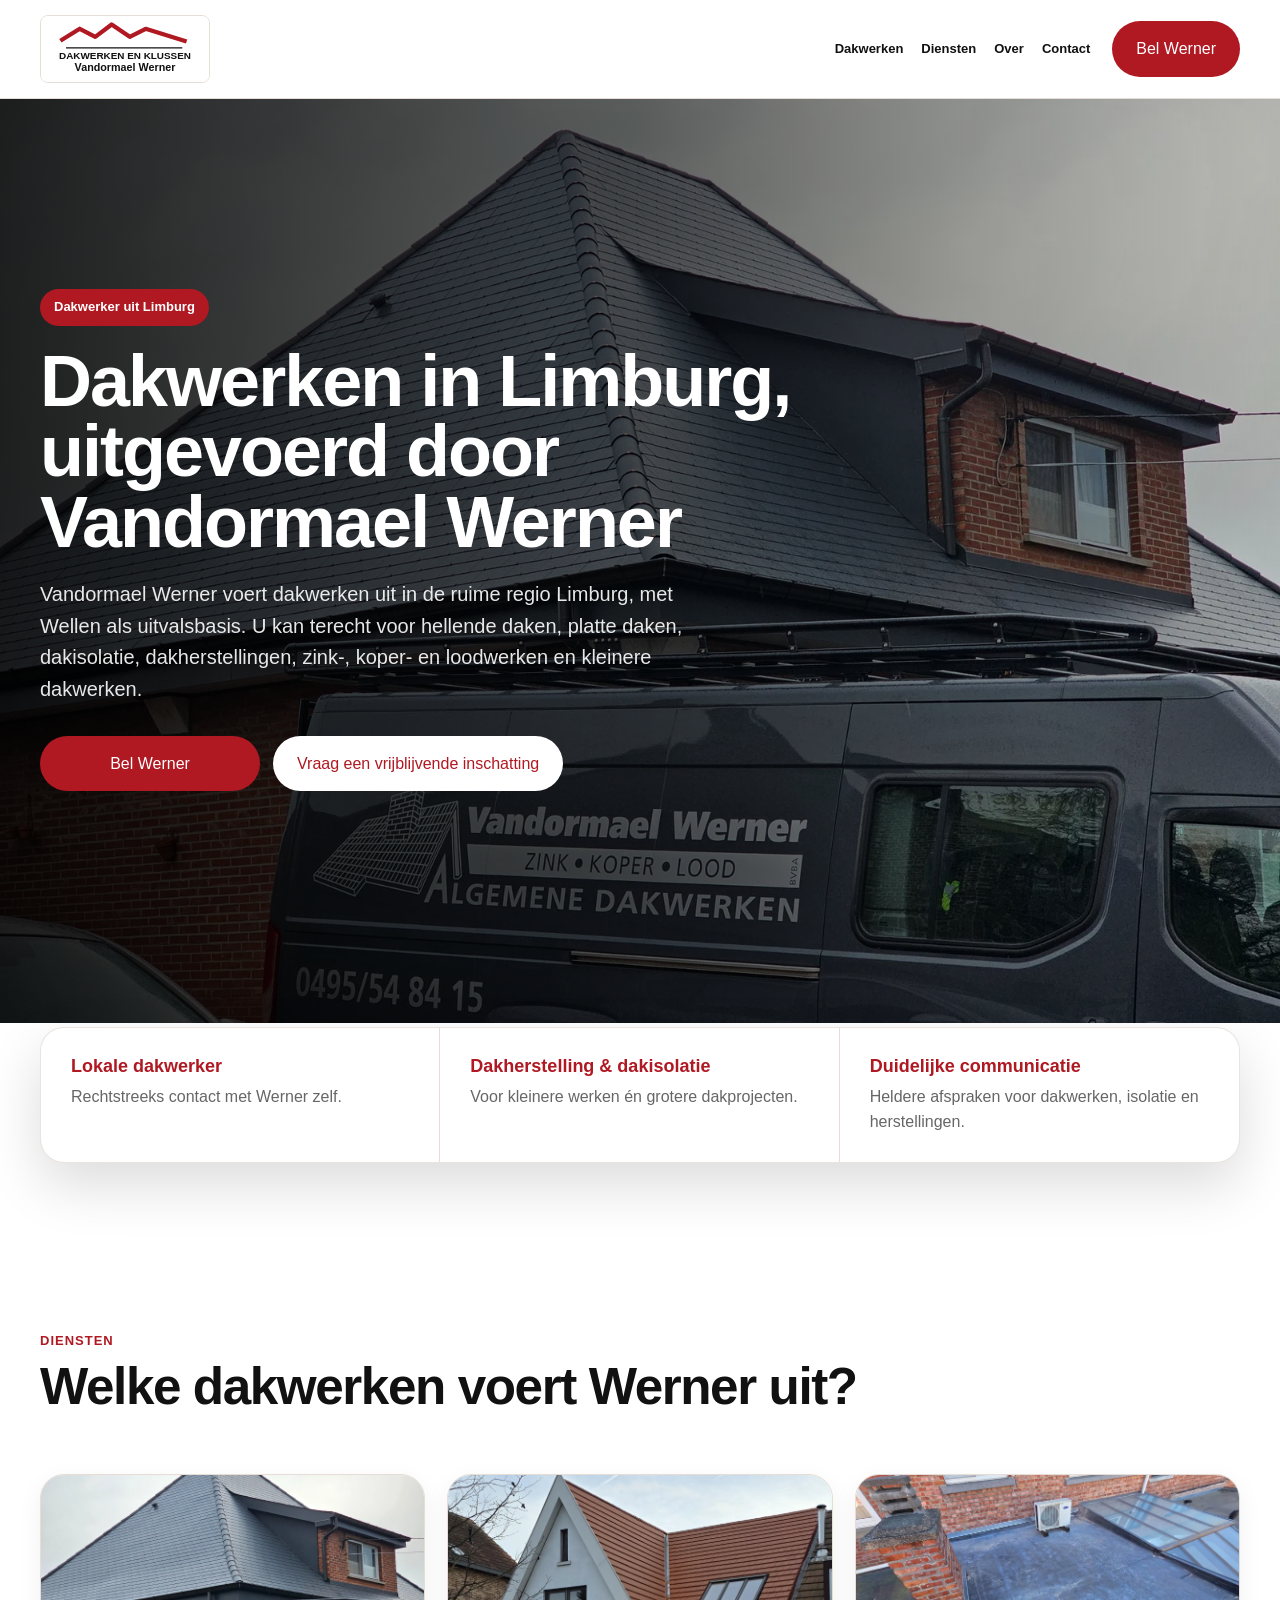
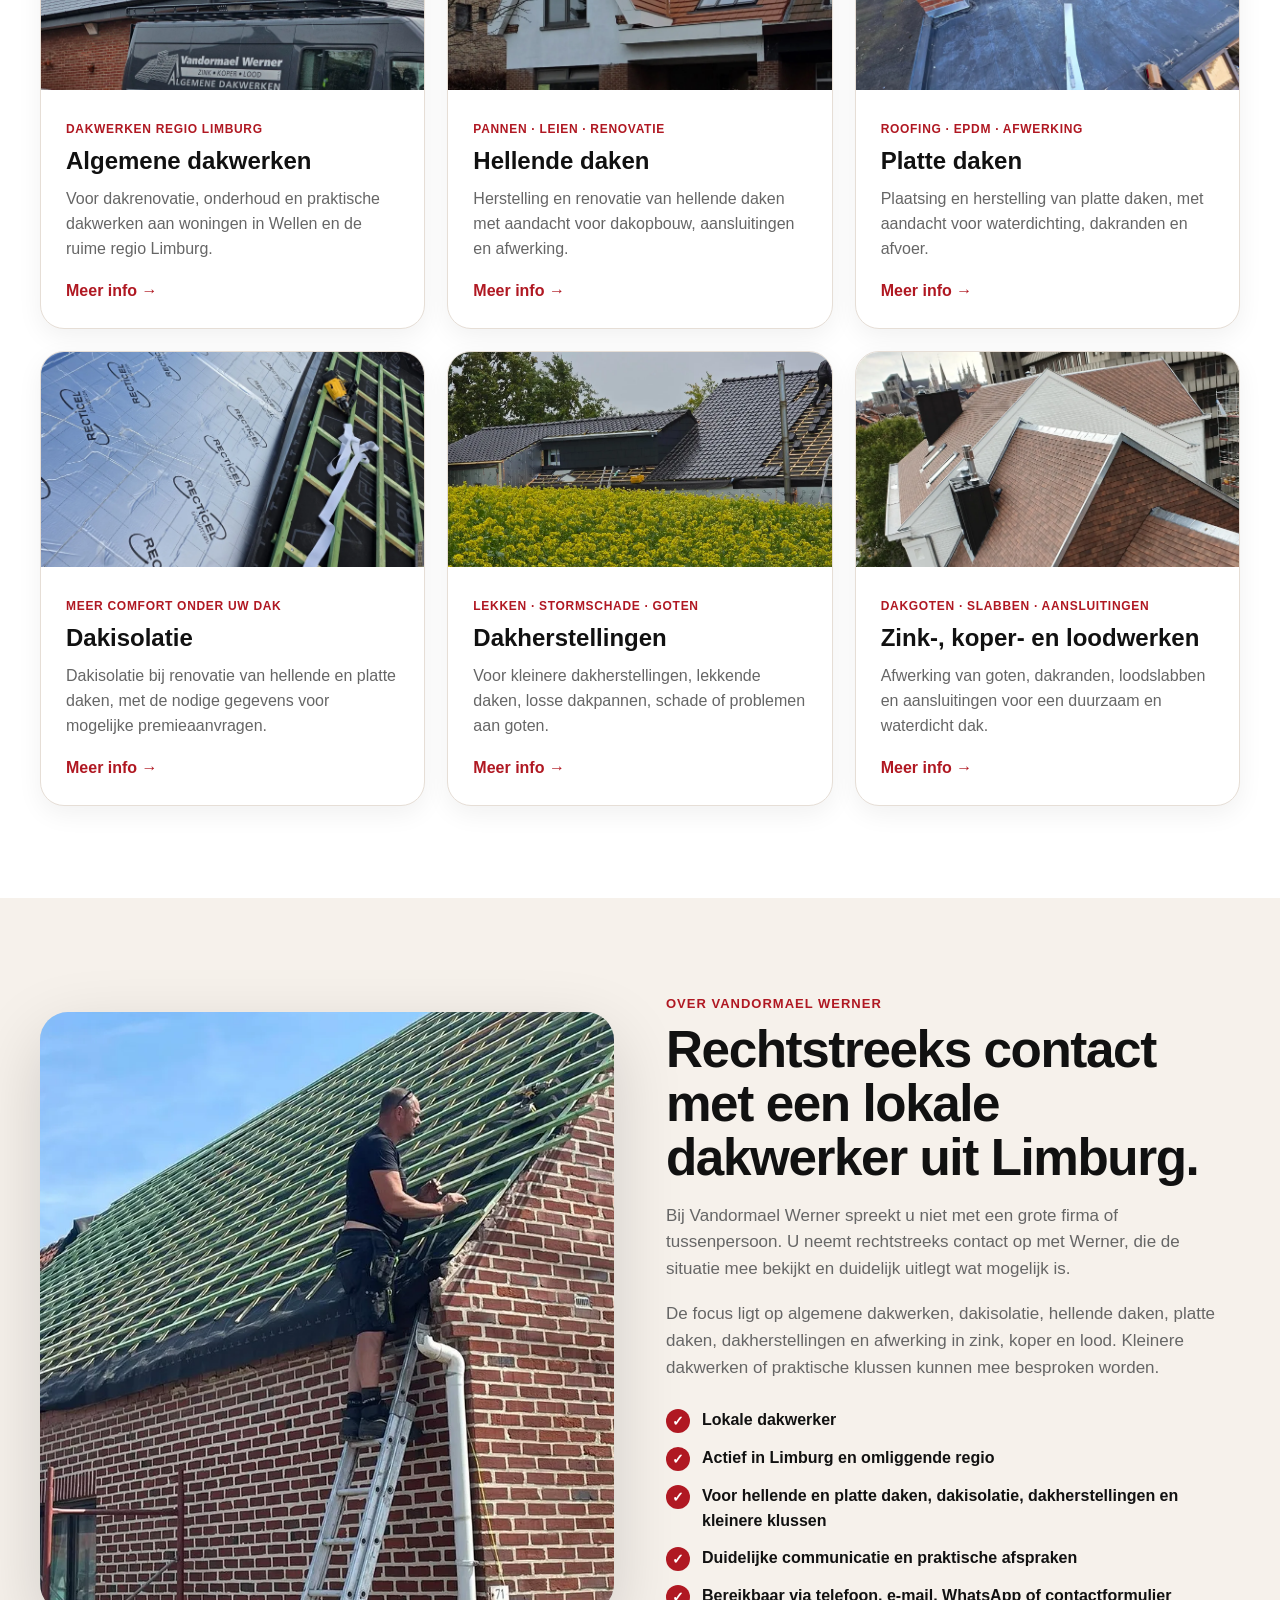
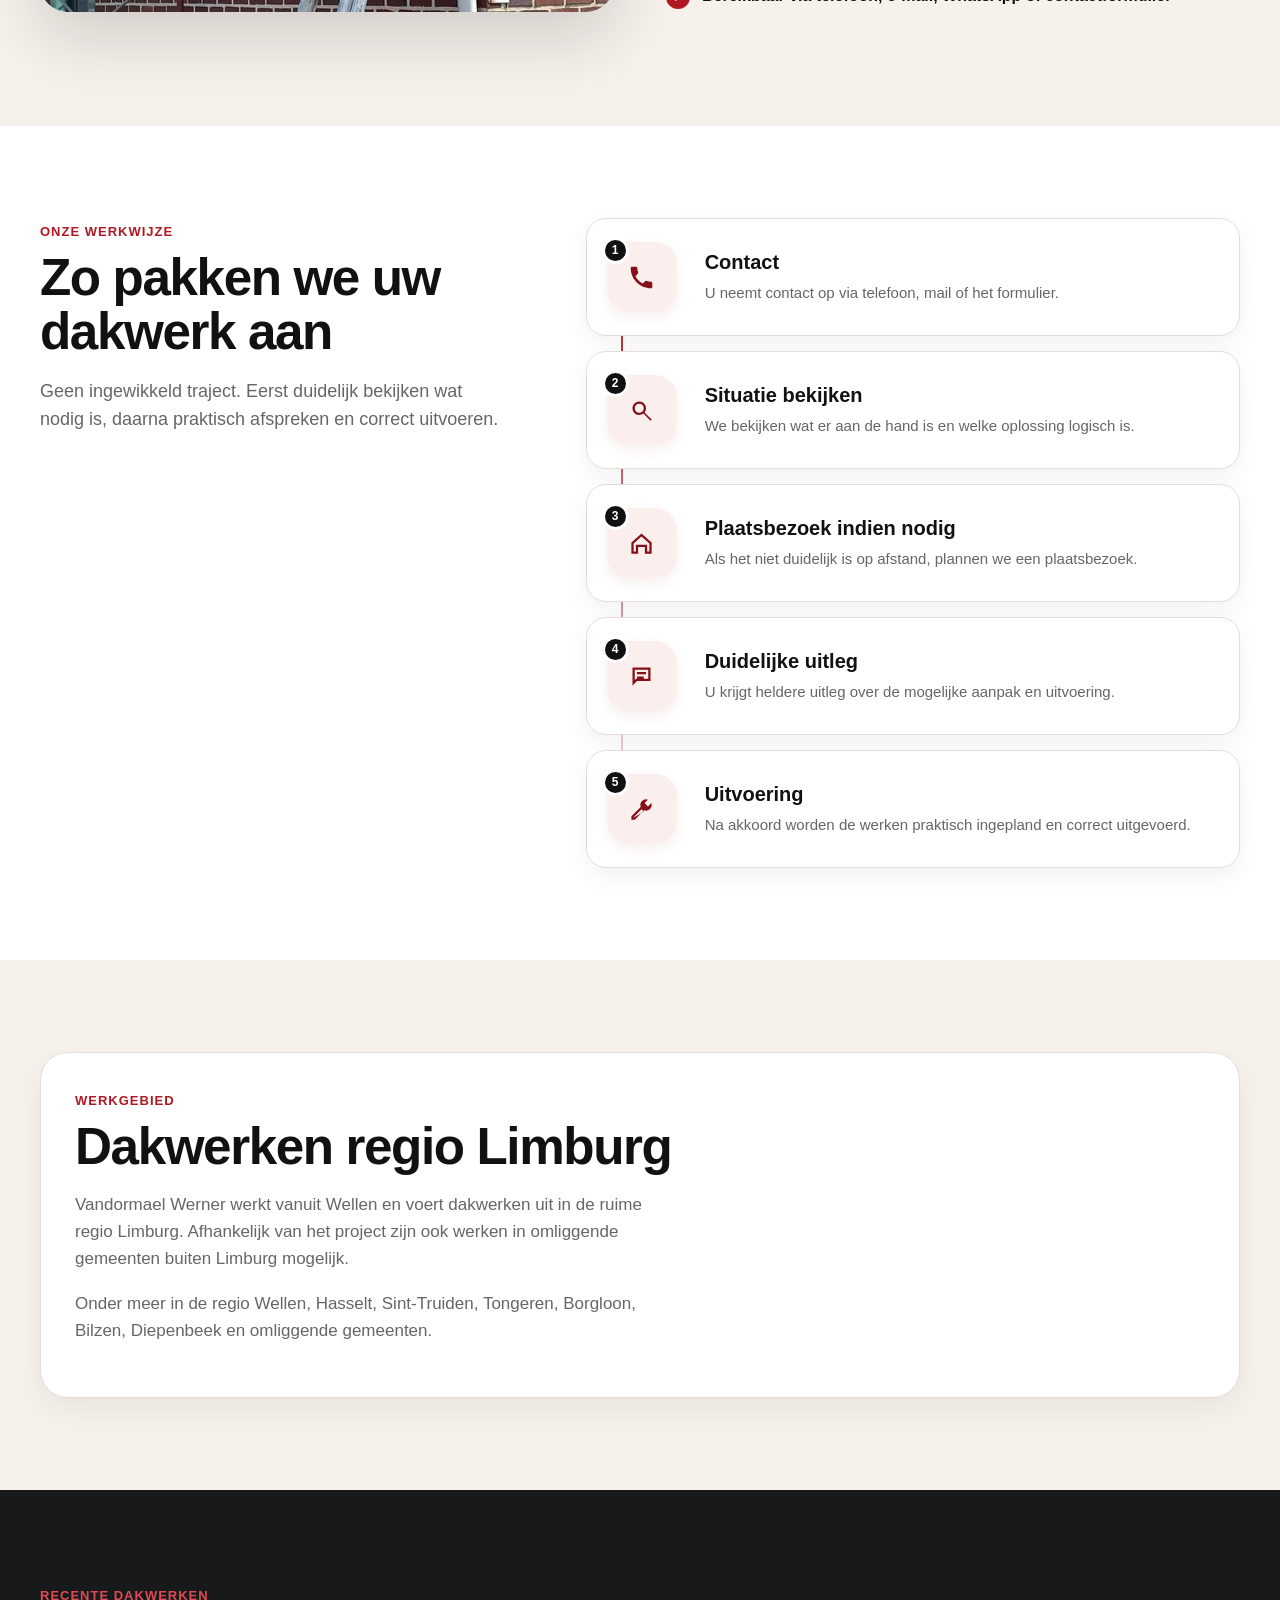
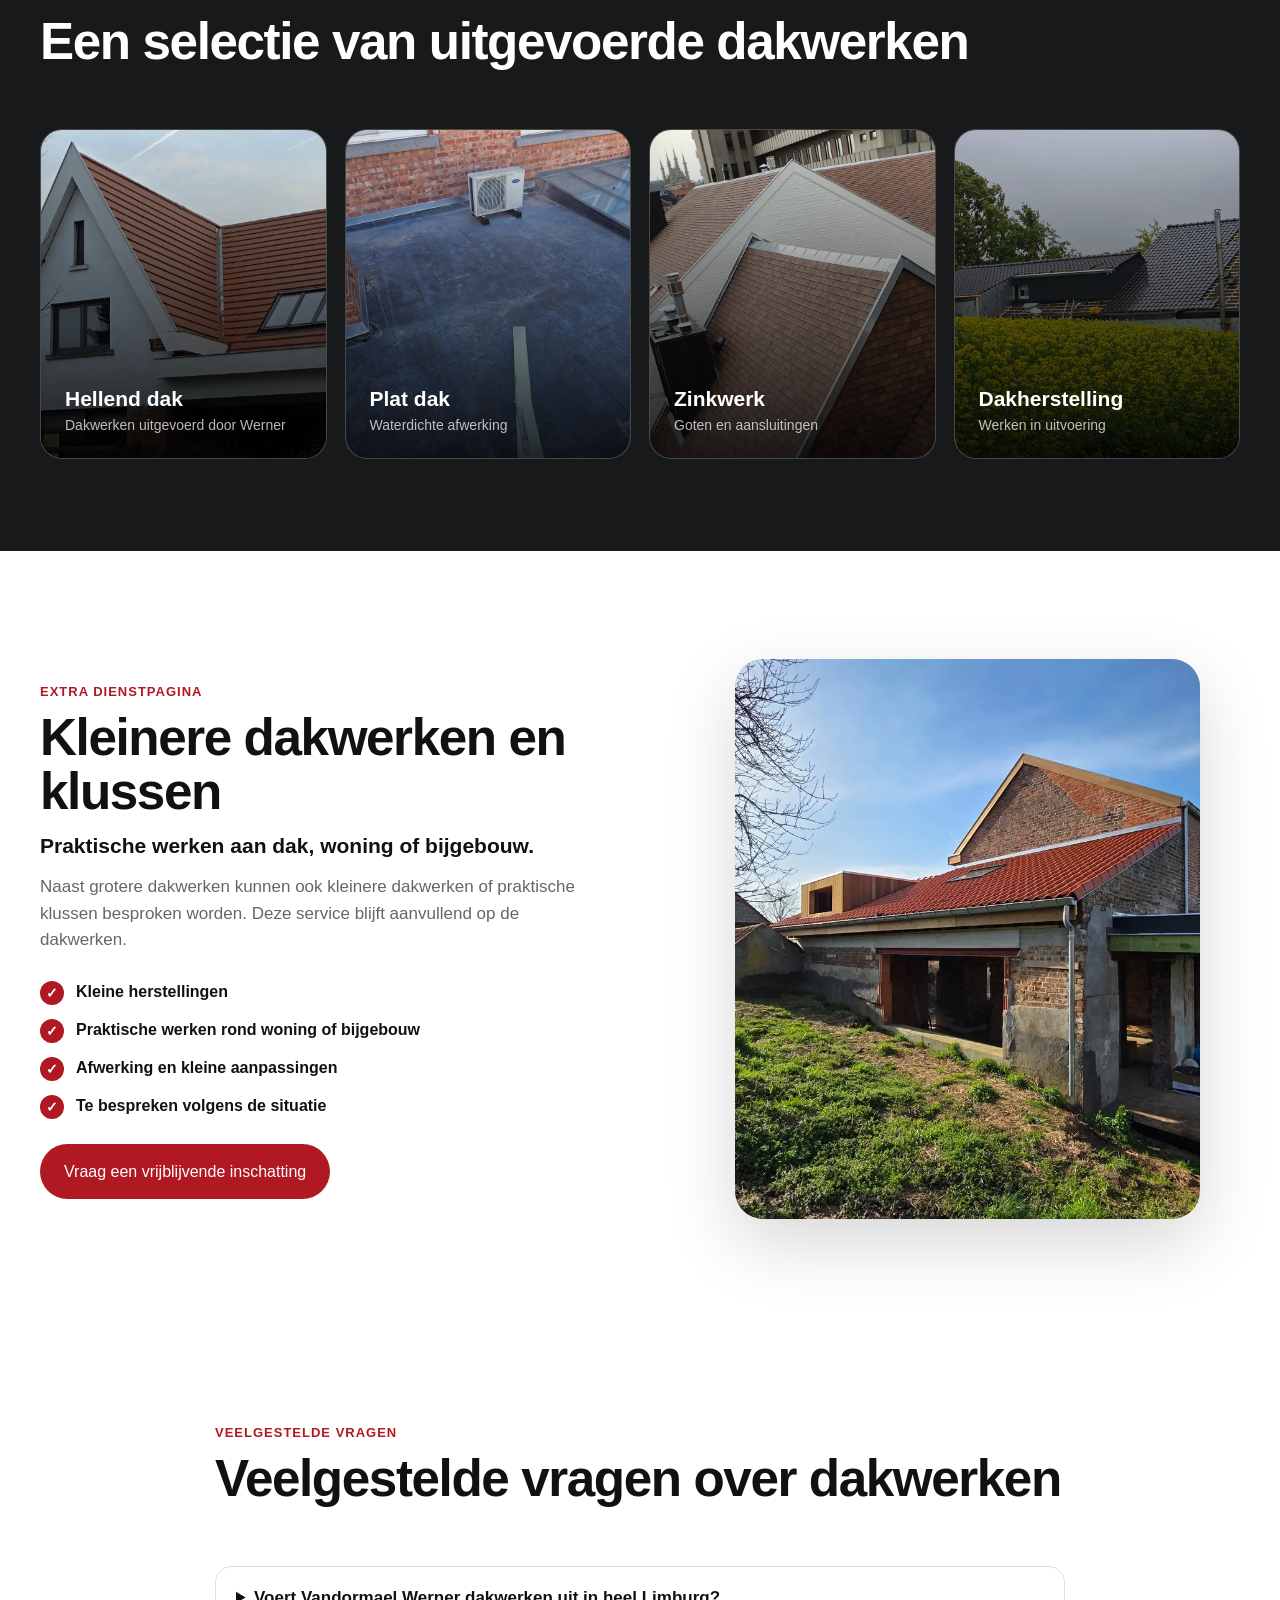
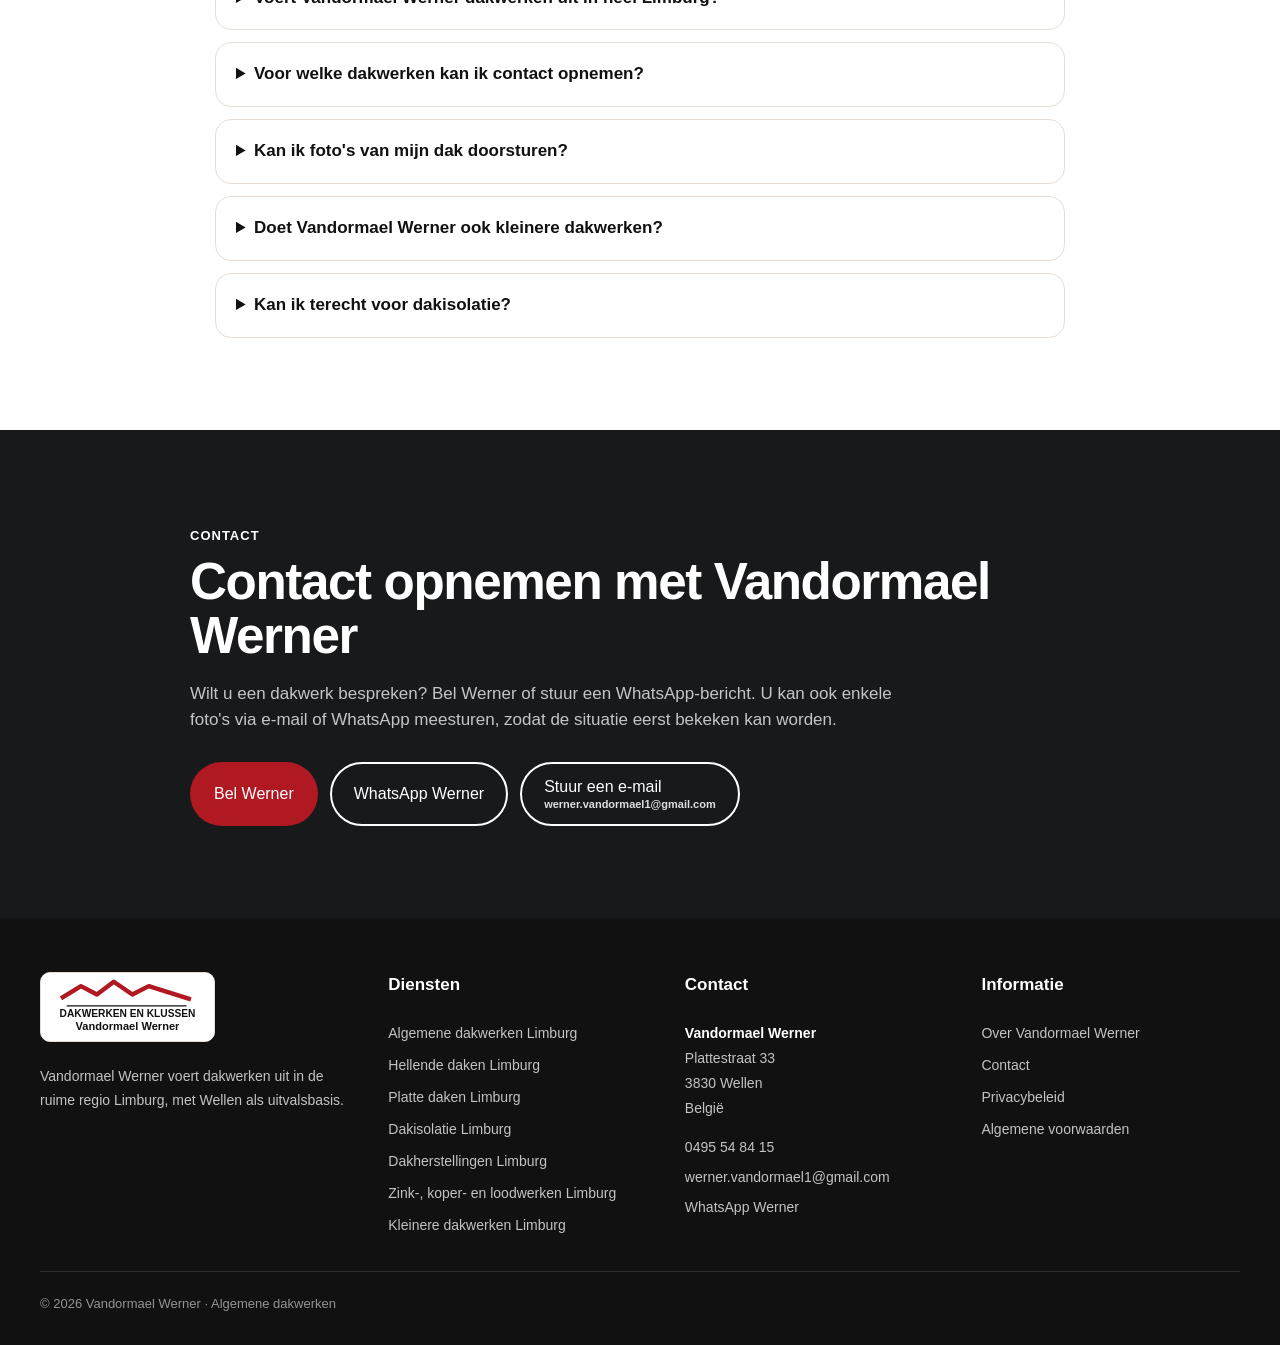
==== commit 93523e46: "Apply premium service layout to all service pages" ====
--- a/index.html
+++ b/index.html
@@ -6,4 +6,4 @@
   <section class="soft"><div class="container area"><span class="kicker">Werkgebied</span><h2>Dakwerken regio Limburg</h2><p>Vandormael Werner werkt vanuit Wellen en voert dakwerken uit in de ruime regio Limburg. Afhankelijk van het project zijn ook werken in omliggende gemeenten buiten Limburg mogelijk.</p><p>Onder meer in de regio Wellen, Hasselt, Sint-Truiden, Tongeren, Borgloon, Bilzen, Diepenbeek en omliggende gemeenten.</p></div></section>
   <section class="dark work-showcase"><div class="container"><div class="section-head"><div><span class="kicker">Recente dakwerken</span><h2>Een selectie van uitgevoerde dakwerken</h2></div></div><div class="project-grid"><a class="project" href="hellende-daken/limburg/"><picture><source srcset="assets/images/webp/hellend-dak-vandormael-werner-limburg.webp" type="image/webp"><img class="" src="assets/images/optimized/hellend-dak-vandormael-werner-limburg.jpg" alt="Hellend dak uitgevoerd door Vandormael Werner in Limburg" width="1200" height="800" loading="lazy" decoding="async"></picture><span><strong>Hellend dak</strong><small>Dakwerken uitgevoerd door Werner</small></span></a><a class="project" href="platte-daken/limburg/"><picture><source srcset="assets/images/webp/plat-dak-roofing-epdm-vandormael-werner.webp" type="image/webp"><img class="" src="assets/images/optimized/plat-dak-roofing-epdm-vandormael-werner.jpg" alt="Plat dak met roofing of EPDM-afwerking door Vandormael Werner" width="1200" height="800" loading="lazy" decoding="async"></picture><span><strong>Plat dak</strong><small>Waterdichte afwerking</small></span></a><a class="project" href="zinkwerken-koperwerken-loodwerken/limburg/"><picture><source srcset="assets/images/webp/zinkwerken-dakgoot-limburg.webp" type="image/webp"><img class="" src="assets/images/optimized/zinkwerken-dakgoot-limburg.jpg" alt="Zinkwerk en dakgoot bij dakrenovatie in Limburg" width="1200" height="800" loading="lazy" decoding="async"></picture><span><strong>Zinkwerk</strong><small>Goten en aansluitingen</small></span></a><a class="project" href="dakherstellingen/limburg/"><picture><source srcset="assets/images/webp/dakherstelling-regio-limburg.webp" type="image/webp"><img class="" src="assets/images/optimized/dakherstelling-regio-limburg.jpg" alt="Dakherstelling aan hellend dak in regio Limburg" width="1200" height="800" loading="lazy" decoding="async"></picture><span><strong>Dakherstelling</strong><small>Werken in uitvoering</small></span></a></div></div></section>
   <section><div class="container split smaller-works"><div><span class="kicker">Extra dienstpagina</span><h2>Kleinere dakwerken en klussen</h2><h3>Praktische werken aan dak, woning of bijgebouw.</h3><p>Naast grotere dakwerken kunnen ook kleinere dakwerken of praktische klussen besproken worden. Deze service blijft aanvullend op de dakwerken.</p><ul class="checks"><li>Kleine herstellingen</li><li>Praktische werken rond woning of bijgebouw</li><li>Afwerking en kleine aanpassingen</li><li>Te bespreken volgens de situatie</li></ul><a class="btn btn-red" href="contact/">Vraag een vrijblijvende inschatting</a></div><figure class="photo"><picture><source srcset="assets/images/webp/kleinere-dakwerken-klussen-vandormael-werner.webp" type="image/webp"><img class="" src="assets/images/optimized/kleinere-dakwerken-klussen-vandormael-werner.jpg" alt="Kleinere dakwerken en afwerking aan woning door Vandormael Werner" width="1200" height="800" loading="lazy" decoding="async"></picture></figure></div></section>
-  <section><div class="container narrow"><div class="section-head"><div><span class="kicker">Veelgestelde vragen</span><h2>Veelgestelde vragen over dakwerken</h2></div></div><div class="faq"><details><summary>Voert Vandormael Werner dakwerken uit in heel Limburg?</summary><p>Vandormael Werner werkt vanuit Wellen en voert dakwerken uit in de ruime regio Limburg. Afhankelijk van het project zijn ook werken in omliggende gemeenten buiten Limburg mogelijk.</p></details><details><summary>Voor welke dakwerken kan ik contact opnemen?</summary><p>U kan contact opnemen voor algemene dakwerken, hellende daken, platte daken, dakisolatie, dakherstellingen, zink-, koper- en loodwerken en kleinere dakwerken.</p></details><details><summary>Kan ik foto's van mijn dak doorsturen?</summary><p>Ja, u kan foto's doorsturen zodat de situatie eerst bekeken kan worden. Indien nodig wordt daarna een plaatsbezoek ingepland.</p></details><details><summary>Doet Vandormael Werner ook kleinere dakwerken?</summary><p>Ja, naast grotere dakwerken kan u ook contact opnemen voor kleinere dakwerken en klussen in en rond de woning.</p></details><details><summary>Kan ik terecht voor dakisolatie?</summary><p>Ja, Vandormael Werner voert dakisolatiewerken uit als onderdeel van dakwerken of renovatie. Bij uitvoering kunnen de nodige factuurgegevens en documenten worden voorzien voor een mogelijke premieaanvraag.</p></details></div></div></section><section class="dark home-contact" id="contact"><div class="container home-contact-inner"><span class="kicker">Contact</span><h2>Contact opnemen met Vandormael Werner</h2><p>Wilt u een dakwerk bespreken? Bel Werner of stuur een WhatsApp-bericht. U kan ook enkele foto's via e-mail of WhatsApp meesturen, zodat de situatie eerst bekeken kan worden.</p><div class="cta-actions"><a class="btn btn-red" href="tel:+32495548415">Bel Werner</a><a class="btn btn-outline-light" href="https://wa.me/32495548415?text=Dag%20Werner%2C%20ik%20heb%20een%20vraag%20over%20dakwerken." target="_blank" rel="noopener">WhatsApp Werner</a><a class="btn btn-outline-light" href="mailto:werner.vandormael1@gmail.com">Stuur een e-mail</a></div></div></section></main><footer><div class="footer-grid container"><div><a class="brand brand-footer" href="./"><img src="assets/images/vandormael-werner-logo.svg" alt="Vandormael Werner Dakwerken en Klussen" width="390" height="155"></a><p>Vandormael Werner voert dakwerken uit in de ruime regio Limburg, met Wellen als uitvalsbasis.</p></div><div><h2>Diensten</h2><a href="dakwerken/limburg/">Algemene dakwerken Limburg</a><a href="hellende-daken/limburg/">Hellende daken Limburg</a><a href="platte-daken/limburg/">Platte daken Limburg</a><a href="dakisolatie/limburg/">Dakisolatie Limburg</a><a href="dakherstellingen/limburg/">Dakherstellingen Limburg</a><a href="zinkwerken-koperwerken-loodwerken/limburg/">Zink-, koper- en loodwerken Limburg</a><a href="kleinere-dakwerken/limburg/">Kleinere dakwerken Limburg</a></div><div><h2>Contact</h2><address class="footer-contact"><strong>Vandormael Werner</strong><span>Plattestraat 33</span><span>3830 Wellen</span><span>België</span></address><div class="footer-contact-links"><a href="tel:+32495548415">0495 54 84 15</a><a href="mailto:werner.vandormael1@gmail.com">werner.vandormael1@gmail.com</a><a href="https://wa.me/32495548415?text=Dag%20Werner%2C%20ik%20heb%20een%20vraag%20over%20dakwerken." target="_blank" rel="noopener">WhatsApp Werner</a></div></div><div><h2>Informatie</h2><a href="over-vandormael-werner/">Over Vandormael Werner</a><a href="contact/">Contact</a><a href="privacybeleid/">Privacybeleid</a><a href="algemene-voorwaarden/">Algemene voorwaarden</a></div></div><div class="copy container">© 2026 Vandormael Werner · Algemene dakwerken</div></footer><a class="mobile-call btn btn-red" href="tel:+32495548415">Bel Werner</a></body></html>+  <section><div class="container narrow"><div class="section-head"><div><span class="kicker">Veelgestelde vragen</span><h2>Veelgestelde vragen over dakwerken</h2></div></div><div class="faq"><details><summary>Voert Vandormael Werner dakwerken uit in heel Limburg?</summary><p>Vandormael Werner werkt vanuit Wellen en voert dakwerken uit in de ruime regio Limburg. Afhankelijk van het project zijn ook werken in omliggende gemeenten buiten Limburg mogelijk.</p></details><details><summary>Voor welke dakwerken kan ik contact opnemen?</summary><p>U kan contact opnemen voor algemene dakwerken, hellende daken, platte daken, dakisolatie, dakherstellingen, zink-, koper- en loodwerken en kleinere dakwerken.</p></details><details><summary>Kan ik foto's van mijn dak doorsturen?</summary><p>Ja, u kan foto's doorsturen zodat de situatie eerst bekeken kan worden. Indien nodig wordt daarna een plaatsbezoek ingepland.</p></details><details><summary>Doet Vandormael Werner ook kleinere dakwerken?</summary><p>Ja, naast grotere dakwerken kan u ook contact opnemen voor kleinere dakwerken en klussen in en rond de woning.</p></details><details><summary>Kan ik terecht voor dakisolatie?</summary><p>Ja, Vandormael Werner voert dakisolatiewerken uit als onderdeel van dakwerken of renovatie. Bij uitvoering kunnen de nodige factuurgegevens en documenten worden voorzien voor een mogelijke premieaanvraag.</p></details></div></div></section><section class="dark home-contact" id="contact"><div class="container home-contact-inner"><span class="kicker">Contact</span><h2>Contact opnemen met Vandormael Werner</h2><p>Wilt u een dakwerk bespreken? Bel Werner of stuur een WhatsApp-bericht. U kan ook enkele foto's via e-mail of WhatsApp meesturen, zodat de situatie eerst bekeken kan worden.</p><div class="cta-actions"><a class="btn btn-red" href="tel:+32495548415">Bel Werner</a><a class="btn btn-outline-light" href="https://wa.me/32495548415?text=Dag%20Werner%2C%20ik%20heb%20een%20vraag%20over%20dakwerken." target="_blank" rel="noopener">WhatsApp Werner</a><a class="btn btn-outline-light visible-email-cta" href="mailto:werner.vandormael1@gmail.com"><span>Stuur een e-mail</span><small>werner.vandormael1@gmail.com</small></a></div></div></section></main><footer><div class="footer-grid container"><div><a class="brand brand-footer" href="./"><img src="assets/images/vandormael-werner-logo.svg" alt="Vandormael Werner Dakwerken en Klussen" width="390" height="155"></a><p>Vandormael Werner voert dakwerken uit in de ruime regio Limburg, met Wellen als uitvalsbasis.</p></div><div><h2>Diensten</h2><a href="dakwerken/limburg/">Algemene dakwerken Limburg</a><a href="hellende-daken/limburg/">Hellende daken Limburg</a><a href="platte-daken/limburg/">Platte daken Limburg</a><a href="dakisolatie/limburg/">Dakisolatie Limburg</a><a href="dakherstellingen/limburg/">Dakherstellingen Limburg</a><a href="zinkwerken-koperwerken-loodwerken/limburg/">Zink-, koper- en loodwerken Limburg</a><a href="kleinere-dakwerken/limburg/">Kleinere dakwerken Limburg</a></div><div><h2>Contact</h2><address class="footer-contact"><strong>Vandormael Werner</strong><span>Plattestraat 33</span><span>3830 Wellen</span><span>België</span></address><div class="footer-contact-links"><a href="tel:+32495548415">0495 54 84 15</a><a href="mailto:werner.vandormael1@gmail.com">werner.vandormael1@gmail.com</a><a href="https://wa.me/32495548415?text=Dag%20Werner%2C%20ik%20heb%20een%20vraag%20over%20dakwerken." target="_blank" rel="noopener">WhatsApp Werner</a></div></div><div><h2>Informatie</h2><a href="over-vandormael-werner/">Over Vandormael Werner</a><a href="contact/">Contact</a><a href="privacybeleid/">Privacybeleid</a><a href="algemene-voorwaarden/">Algemene voorwaarden</a></div></div><div class="copy container">© 2026 Vandormael Werner · Algemene dakwerken</div></footer><a class="mobile-call btn btn-red" href="tel:+32495548415">Bel Werner</a></body></html>
--- a/assets/css/style.css
+++ b/assets/css/style.css
@@ -7,13 +7,24 @@
 section{padding:92px 0}.soft{background:var(--soft)}.dark{background:var(--charcoal);color:#fff}.section-head{display:flex;justify-content:space-between;align-items:flex-end;gap:28px;margin-bottom:42px}.section-head h2,.split h2,.area h2,.cta h2,.contact-card h2,.prose h2{font-size:clamp(34px,4vw,54px);line-height:1.05;letter-spacing:-1.4px;margin:8px 0 18px}.section-head p,.split p,.area p,.cta p,.prose p{max-width:570px;color:var(--muted);font-size:17px;margin:0 0 18px}.dark .section-head p,.cta p{color:rgba(255,255,255,.75)}
 .service-grid{display:grid;grid-template-columns:repeat(3,1fr);gap:22px}.service-card{background:#fff;border:1px solid var(--line);border-radius:24px;overflow:hidden;box-shadow:0 8px 26px rgba(0,0,0,.06);transition:.18s ease}.service-card:hover{transform:translateY(-4px);box-shadow:var(--shadow)}.service-card picture{height:215px;background:#ddd}.service-card div{padding:25px}.service-card span{font-size:12px;font-weight:900;color:var(--red);text-transform:uppercase;letter-spacing:.7px}.service-card h3{font-size:24px;line-height:1.2;margin:7px 0 10px}.service-card p{color:var(--muted);margin:0 0 16px}.service-card b,.text-link{color:var(--red);font-weight:900}
 .split{display:grid;grid-template-columns:.9fr 1.1fr;gap:52px;align-items:center}.photo{height:560px;border-radius:28px;overflow:hidden;box-shadow:var(--shadow);background:#ddd}.checks{display:grid;gap:12px;margin:25px 0;padding:0}.checks li{list-style:none;display:flex;gap:12px;font-weight:800;min-width:0}.checks li:before{content:"✓";background:var(--red);color:#fff;width:24px;height:24px;border-radius:50%;display:inline-grid;place-items:center;flex:0 0 24px;font-size:14px;margin-top:2px}
-.about-section{grid-template-columns:1fr 1fr}.about-section .photo{height:600px}.about-page-top{padding-top:64px}.about-page-top h1{font-size:clamp(38px,4.8vw,60px);line-height:1.02;letter-spacing:-1.7px;margin:8px 0 20px}.about-page-top p{color:var(--muted);font-size:17px;max-width:580px;margin:0 0 18px}.smaller-works{grid-template-columns:1.05fr .95fr}.smaller-works h2{font-size:clamp(34px,4vw,54px);line-height:1.05;letter-spacing:-1.4px;margin:8px 0 14px}.smaller-works h3{font-size:21px;line-height:1.3;margin:0 0 14px}.smaller-works p{color:var(--muted);font-size:17px;max-width:570px;margin:0 0 18px}
-.process-pro{display:grid;grid-template-columns:.85fr 1.15fr;gap:62px;align-items:start}.process-intro{position:sticky;top:125px}.process-intro h2{font-size:clamp(34px,4vw,54px);line-height:1.05;letter-spacing:-1.4px;margin:8px 0 18px}.process-intro p{color:var(--muted);font-size:18px;max-width:470px}.process-panel{position:relative;display:grid;gap:15px}.process-line{position:absolute;top:40px;bottom:40px;left:35px;width:2px;background:linear-gradient(var(--red),rgba(176,24,34,.12));z-index:-1}.process-step{display:grid;grid-template-columns:76px 1fr;gap:22px;align-items:center;background:#fff;border:1px solid var(--line);border-radius:20px;padding:21px 26px 21px 20px;min-height:118px;box-shadow:0 8px 24px rgba(0,0,0,.055)}.process-badge{position:relative;width:70px;height:70px;border-radius:22px;background:#f6e8e7;color:var(--red);display:grid;place-items:center;box-shadow:0 7px 18px rgba(176,24,34,.1)}.process-badge span{position:absolute;top:-5px;left:-5px;width:27px;height:27px;border:3px solid #fff;border-radius:50%;display:grid;place-items:center;background:#111;color:#fff;font-size:12px;font-weight:900}.process-badge svg{width:28px;height:28px;fill:currentColor}.process-step h3{font-size:20px;line-height:1.2;margin:0 0 7px}.process-step p{color:var(--muted);font-size:15px;margin:0}.area{background:#fff;border:1px solid var(--line);border-radius:28px;padding:34px;box-shadow:0 12px 32px rgba(0,0,0,.06)}
+.about-section{grid-template-columns:1fr 1fr}.about-section .photo{height:600px}.about-page-top{padding-top:48px}.about-page-top h1{font-size:clamp(38px,4.8vw,60px);line-height:1.02;letter-spacing:-1.7px;margin:8px 0 20px}.about-page-top p{color:var(--muted);font-size:17px;max-width:580px;margin:0 0 18px}.smaller-works{grid-template-columns:1.05fr .95fr}.smaller-works h2{font-size:clamp(34px,4vw,54px);line-height:1.05;letter-spacing:-1.4px;margin:8px 0 14px}.smaller-works h3{font-size:21px;line-height:1.3;margin:0 0 14px}.smaller-works p{color:var(--muted);font-size:17px;max-width:570px;margin:0 0 18px}
+.process-pro{display:grid;grid-template-columns:.85fr 1.15fr;gap:62px;align-items:start}.process-intro{position:sticky;top:125px}.process-intro h2{font-size:clamp(34px,4vw,54px);line-height:1.05;letter-spacing:-1.4px;margin:8px 0 18px}.process-intro p{color:var(--muted);font-size:18px;max-width:470px}.process-panel{position:relative;display:grid;gap:15px}.process-line{position:absolute;top:40px;bottom:40px;left:35px;width:2px;background:linear-gradient(var(--red),rgba(176,24,34,.1));z-index:-1}.process-step{display:grid;grid-template-columns:76px 1fr;gap:22px;align-items:center;background:#fff;border:1px solid var(--line);border-radius:20px;padding:21px 26px 21px 20px;min-height:118px;box-shadow:0 8px 24px rgba(0,0,0,.055)}.process-badge{position:relative;width:70px;height:70px;border-radius:22px;background:#faefed;color:var(--red-dark);display:grid;place-items:center;box-shadow:0 5px 14px rgba(176,24,34,.07)}.process-badge span{position:absolute;top:-5px;left:-5px;width:27px;height:27px;border:3px solid #fff;border-radius:50%;display:grid;place-items:center;background:#111;color:#fff;font-size:12px;font-weight:900}.process-badge svg{width:27px;height:27px;fill:currentColor}.process-step h3{font-size:20px;line-height:1.2;margin:0 0 7px}.process-step p{color:var(--muted);font-size:15px;margin:0}.area{background:#fff;border:1px solid var(--line);border-radius:28px;padding:34px;box-shadow:0 12px 32px rgba(0,0,0,.06)}
 .project-grid{display:grid;grid-template-columns:repeat(4,1fr);gap:18px}.work-showcase .kicker{color:#e04a52}.work-showcase .section-head h2{color:#fff}.project{position:relative;height:330px;border-radius:22px;overflow:hidden;background:#333;border:1px solid rgba(255,255,255,.1)}.project:after{content:"";position:absolute;inset:0;background:linear-gradient(180deg,rgba(0,0,0,.04),rgba(0,0,0,.84))}.project span{position:absolute;left:0;right:0;bottom:0;padding:24px;z-index:2;color:#fff;line-height:1.2}.project strong{display:block;font-size:21px}.project small{display:block;color:rgba(255,255,255,.72);font-size:14px;margin-top:6px}
 .narrow,.prose{max-width:850px}.faq{display:grid;gap:12px}.faq details{background:#fff;border:1px solid var(--line);border-radius:16px;padding:18px 20px}.faq summary{cursor:pointer;font-weight:900;font-size:17px}.faq p{color:var(--muted);margin:10px 0 0}
 .compact-cta-section{padding:62px 0;background:var(--soft)}.compact-cta{display:flex;align-items:center;justify-content:space-between;gap:38px;padding:34px;background:#fff;border:1px solid var(--line);border-radius:26px;box-shadow:0 12px 32px rgba(0,0,0,.06)}.compact-cta h2{font-size:clamp(28px,3vw,40px);line-height:1.08;margin:7px 0 10px}.compact-cta p{max-width:620px;color:var(--muted);margin:0}.cta-actions{display:flex;flex-wrap:wrap;gap:12px;margin-top:28px}.compact-cta .cta-actions{display:grid;gap:10px;flex:0 0 230px;margin-top:0}.compact-cta .btn{width:100%}.breadcrumbs{padding-top:24px;display:flex;gap:10px;color:var(--muted);font-size:14px}.breadcrumbs a{color:var(--red);font-weight:800}.page-hero{padding:92px 0;background:var(--soft);border-bottom:1px solid var(--line)}.service-hero{padding:64px 0 70px}.page-hero .eyebrow{margin-bottom:14px}.page-hero h1{max-width:850px;font-size:clamp(42px,5.8vw,68px);line-height:1;letter-spacing:-2px;margin:0 0 20px}.page-hero p{max-width:720px;color:var(--muted);font-size:19px;margin:0}.service-attention-section{padding:58px 0}.service-attention{padding:32px 36px;background:#fff;border:1px solid var(--line);border-radius:24px;box-shadow:0 10px 28px rgba(0,0,0,.05)}.service-attention h2{font-size:clamp(30px,3.4vw,45px);line-height:1.08;letter-spacing:-1px;margin:7px 0 14px}.service-attention p{color:var(--muted);font-size:17px;margin:0}
-.related{display:flex;flex-wrap:wrap;gap:12px}.related a{padding:12px 16px;background:#fff;border:1px solid var(--line);border-radius:999px;font-weight:800;color:var(--red)}.contact-grid{display:grid;grid-template-columns:1fr 1fr;gap:32px;align-items:start}.contact-card{background:#fff;color:#111;border-radius:26px;padding:30px;box-shadow:var(--shadow);border:1px solid var(--line);display:grid;gap:14px}.contact-card address{font-style:normal}.contact-card>a{font-weight:900;color:var(--red)}.contact-card label{display:grid;gap:5px;font-weight:800}.contact-card input,.contact-card textarea,.contact-card select{width:100%;min-height:52px;border:1px solid #e2d9d0;border-radius:14px;padding:14px 16px;font:inherit;font-size:16px;background:#fff}.contact-card textarea{min-height:120px;resize:vertical}.contact-details{display:grid;gap:10px}.contact-details>a,.contact-details>div{display:grid;gap:2px;padding:12px 14px;border:1px solid var(--line);border-radius:14px}.contact-details small,.contact-list small{color:var(--muted);font-size:12px;font-weight:900;text-transform:uppercase;letter-spacing:.6px}.contact-details a strong{color:var(--red)}.contact-intro{grid-template-columns:1.1fr .9fr;align-items:center}.contact-hero .checks{max-width:650px}.contact-photo{height:590px}.contact-helper{max-width:680px;margin:20px 0 0;color:var(--muted)}.contact-page{display:grid;grid-template-columns:minmax(0,1fr) 300px;gap:28px;align-items:start}.contact-options{display:grid;gap:12px;margin-top:28px}.contact-option{display:grid;gap:5px;padding:18px 20px;background:#fff;border:1px solid var(--line);border-radius:18px;box-shadow:0 8px 26px rgba(0,0,0,.06)}.contact-option span{color:var(--red);font-weight:900}.contact-option strong{font-size:16px;overflow-wrap:anywhere}.contact-address{display:grid;gap:7px;padding:26px;background:var(--soft);border:1px solid var(--line);border-radius:22px}.contact-address h2{font-size:27px;margin:3px 0 7px}.contact-address address{font-style:normal;line-height:1.7}.contact-address-divider{color:#b8aaa0;line-height:1;margin:2px 0}.contact-form{box-shadow:0 12px 36px rgba(0,0,0,.09)}.prose h2{font-size:30px;margin-top:32px}.prose a{color:var(--red);font-weight:800}.legal-contact{display:grid;gap:2px;font-style:normal}
+.related{display:flex;flex-wrap:wrap;gap:12px}.related a{padding:12px 16px;background:#fff;border:1px solid var(--line);border-radius:999px;font-weight:800;color:var(--red)}.contact-grid{display:grid;grid-template-columns:1fr 1fr;gap:32px;align-items:start}.contact-card{background:#fff;color:#111;border-radius:26px;padding:30px;box-shadow:var(--shadow);border:1px solid var(--line);display:grid;gap:14px}.contact-card address{font-style:normal}.contact-card>a{font-weight:900;color:var(--red)}.contact-card label{display:grid;gap:6px;font-weight:800}.contact-card input,.contact-card textarea,.contact-card select{width:100%;min-height:52px;border:1px solid #e2d9d0;border-radius:14px;padding:13px 16px;font:inherit;font-size:16px;background:#fff}.contact-card textarea{min-height:112px;resize:vertical}.contact-details{display:grid;gap:10px}.contact-details>a,.contact-details>div{display:grid;gap:2px;padding:12px 14px;border:1px solid var(--line);border-radius:14px}.contact-details small,.contact-list small{color:var(--muted);font-size:12px;font-weight:900;text-transform:uppercase;letter-spacing:.6px}.contact-details a strong{color:var(--red)}.contact-intro{grid-template-columns:1.1fr .9fr;align-items:center}.contact-hero .checks{max-width:650px}.contact-photo{height:590px}.contact-helper{max-width:680px;margin:20px 0 0;color:var(--muted)}.contact-page{display:grid;grid-template-columns:minmax(0,1fr) 300px;gap:28px;align-items:start}.contact-options{display:grid;gap:12px;margin-top:28px}.contact-option{display:grid;gap:5px;padding:18px 20px;background:#fff;border:1px solid var(--line);border-radius:18px;box-shadow:0 8px 26px rgba(0,0,0,.06)}.contact-option span{color:var(--red);font-weight:900}.contact-option strong{font-size:16px;overflow-wrap:anywhere}.contact-address{display:grid;gap:9px;padding:26px;background:var(--soft);border:1px solid var(--line);border-radius:22px}.contact-address h2{font-size:27px;margin:3px 0 7px}.contact-address address{font-style:normal;line-height:1.7;margin-bottom:4px}.contact-form{padding:26px;gap:12px;box-shadow:0 10px 30px rgba(0,0,0,.08)}.contact-form .actions{margin-top:20px}.contact-form .btn{min-height:50px}.prose h2{font-size:30px;margin-top:32px}.prose a{color:var(--red);font-weight:800}.legal-contact{display:grid;gap:2px;font-style:normal}
 .home-contact .kicker{color:#fff}.home-contact-inner{max-width:900px}.home-contact h2{font-size:clamp(34px,4vw,54px);line-height:1.05;letter-spacing:-1.4px;margin:8px 0 18px}.home-contact p{max-width:720px;color:rgba(255,255,255,.75);font-size:17px}
 footer{background:#111;color:#fff;padding:54px 0 30px}.footer-grid{display:grid;grid-template-columns:1.2fr 1fr 1fr 1fr;gap:38px}.brand-footer{width:175px}.brand-footer img{width:175px;border-radius:10px;margin-bottom:14px}.footer-grid h2{font-size:17px;margin:0 0 14px}.footer-grid>div{display:grid;align-content:start;gap:9px}.footer-grid p,.footer-grid address,.footer-grid a{color:rgba(255,255,255,.75);font-style:normal;font-size:14px;line-height:1.65;margin:0}.footer-contact,.footer-contact-links{display:grid;gap:2px}.footer-contact strong{color:#fff}.footer-contact-links{margin-top:7px;gap:7px}.footer-grid a:hover{color:#fff}.copy{margin-top:34px;padding-top:22px;border-top:1px solid rgba(255,255,255,.12);color:rgba(255,255,255,.55);font-size:13px}.mobile-call{display:none}
 @media(max-width:1000px){.menu-toggle{display:block;margin-left:auto;padding:10px 14px;background:#fff;border:1px solid var(--line);border-radius:10px;font-weight:900}.menu{display:none;position:absolute;top:98px;left:20px;right:20px;padding:18px;background:#fff;border:1px solid var(--line);border-radius:16px;box-shadow:var(--shadow)}.menu.open{display:grid}.dropdown{position:static;width:auto;box-shadow:none;margin-top:8px}.nav-call{display:none}.split,.contact-grid,.contact-page,.process-pro{grid-template-columns:1fr}.process-intro{position:static}.service-grid{grid-template-columns:1fr 1fr}.project-grid{grid-template-columns:1fr 1fr}.footer-grid{grid-template-columns:1fr 1fr}.contact-photo{height:480px}.compact-cta{display:block}.compact-cta .cta-actions{margin-top:24px}.trust article{border-right:0;border-bottom:1px solid var(--line)}.trust article:last-child{border-bottom:0}}
 @media(max-width:640px){.nav{min-height:82px}.brand img{width:152px}.menu{top:82px;left:14px;right:14px}.hero{min-height:auto}.hero-inner{padding:62px 0 112px}.hero h1,.page-hero h1{font-size:39px;letter-spacing:-1px}.contact-hero h1{font-size:36px;overflow-wrap:anywhere}.hero p,.page-hero p{font-size:17px}.hero .actions .btn,.actions .btn,.cta-actions .btn{width:100%}.trust{margin-top:-62px;padding:0 14px}.trust-grid,.service-grid,.project-grid,.footer-grid{grid-template-columns:1fr}.trust article{padding:25px}section,.page-hero{padding:70px 0}.section-head{display:block}.section-head p{margin-top:15px}.photo{height:390px}.project{height:285px}.process-step{grid-template-columns:58px 1fr;gap:15px;padding:20px 18px}.process-badge{width:56px;height:56px;border-radius:18px}.process-badge svg{width:25px;height:25px}.process-line{left:27px}.mobile-call{display:flex;position:fixed;left:16px;right:16px;bottom:16px;z-index:80;box-shadow:0 16px 36px rgba(176,24,34,.32)}body{padding-bottom:82px}}
+
+/* Isolated premium test layout for /dakwerken/limburg/. */
+.premium-service-page{background:#fcfaf7}.premium-service-page>.breadcrumbs{background:#fff}.premium-service-hero{position:relative;min-height:600px;color:#fff;display:grid;align-items:center;overflow:hidden;padding:0}.premium-service-hero-bg{position:absolute;inset:0;z-index:0}.premium-service-hero-bg:after{content:"";position:absolute;inset:0;background:linear-gradient(90deg,rgba(7,15,21,.91) 0%,rgba(7,15,21,.7) 43%,rgba(7,15,21,.25) 72%,rgba(7,15,21,.08) 100%)}.premium-service-hero-bg img{object-position:center 34%}.premium-service-hero-inner{position:relative;z-index:1;padding:62px 0 106px}.premium-service-hero h1{font-size:clamp(46px,5.7vw,72px);line-height:.99;letter-spacing:-2.2px;max-width:650px;margin:16px 0 18px}.premium-service-hero p{font-size:17px;line-height:1.65;max-width:620px;color:rgba(255,255,255,.9);margin:0}.premium-service-hero .actions{margin-top:25px}.premium-service-hero .btn{min-width:190px;gap:9px}.premium-service-hero .btn span{font-size:17px}.premium-trust{position:relative;z-index:3;margin-top:-62px;padding:0 0 30px}.premium-trust-grid{display:grid;grid-template-columns:repeat(3,1fr);background:#fff;border:1px solid var(--line);border-radius:24px;box-shadow:0 24px 58px rgba(0,0,0,.14);overflow:hidden}.premium-trust-grid article{display:grid;grid-template-columns:52px 1fr;align-items:center;gap:17px;padding:25px 27px;border-right:1px solid var(--line)}.premium-trust-grid article:last-child{border-right:0}.premium-trust-icon{width:50px;height:50px;border-radius:16px;display:grid;place-items:center;background:#f8e8e8;color:var(--red)}.premium-trust-icon svg{width:25px;height:25px;fill:currentColor}.premium-trust-grid strong{display:block;font-size:16px;line-height:1.3;margin-bottom:5px}.premium-trust-grid p{color:var(--muted);font-size:14px;margin:0}.premium-practical{padding:64px 0 78px}.premium-practical-grid{grid-template-columns:.95fr 1.05fr;gap:62px}.premium-practical h2,.premium-section-heading h2,.premium-bottom-cta h2{font-size:clamp(34px,4vw,52px);line-height:1.05;letter-spacing:-1.4px;margin:8px 0 16px}.premium-practical p,.premium-section-heading p{color:var(--muted);font-size:17px;max-width:690px;margin:0 0 18px}.premium-practical .checks{gap:10px;margin:22px 0 26px}.premium-practical .checks li{align-items:flex-start}.premium-practical .btn{gap:10px;padding-inline:24px}.premium-practical-photo{height:500px;border-radius:24px;box-shadow:0 18px 46px rgba(0,0,0,.13)}.premium-practical-photo img{object-position:center 42%}.premium-attention-section{padding:64px 0}.premium-section-heading{max-width:780px;margin-bottom:30px}.premium-attention-grid{display:grid;grid-template-columns:repeat(3,1fr);gap:20px}.premium-attention-grid article{min-height:225px;padding:26px;background:#fff;border:1px solid var(--line);border-radius:20px;box-shadow:0 8px 24px rgba(0,0,0,.045);transition:.18s ease}.premium-attention-grid article:hover{transform:translateY(-3px);box-shadow:0 14px 30px rgba(0,0,0,.08)}.premium-attention-meta{display:flex;align-items:center;justify-content:space-between;margin-bottom:18px}.premium-attention-icon{display:grid;place-items:center;width:44px;height:44px;border-radius:14px;background:#f8e8e8;color:var(--red)}.premium-attention-icon svg{width:23px;height:23px;fill:currentColor}.premium-attention-meta b{color:#cbbdb2;font-size:13px}.premium-attention-grid h3{font-size:20px;margin:0 0 9px}.premium-attention-grid p{color:var(--muted);font-size:15px;margin:0}.premium-related-section{padding:66px 0}.premium-related{display:grid;grid-template-columns:repeat(5,1fr);gap:12px}.premium-related a{display:flex;align-items:center;justify-content:space-between;gap:12px;min-height:68px;padding:16px;background:#fff;border:1px solid #dbcfc5;border-radius:14px;color:#222;box-shadow:0 5px 18px rgba(0,0,0,.035);transition:.16s ease}.premium-related a:hover,.premium-related a:focus-visible{border-color:var(--red);color:var(--red);transform:translateY(-2px);box-shadow:0 10px 24px rgba(176,24,34,.1)}.premium-related a span{color:var(--red);font-size:20px}.premium-faq-section{padding:66px 0}.premium-service-page .faq{gap:10px}.premium-service-page .faq details{border-radius:13px;padding:17px 20px;box-shadow:0 5px 16px rgba(0,0,0,.04);transition:.16s ease}.premium-service-page .faq details[open]{border-color:#d7b9b7;box-shadow:0 9px 22px rgba(176,24,34,.08)}.premium-service-page .faq summary{position:relative;padding-right:30px;list-style:none}.premium-service-page .faq summary::-webkit-details-marker{display:none}.premium-service-page .faq summary:after{content:"+";position:absolute;right:2px;top:-3px;color:var(--red);font-size:23px;line-height:1}.premium-service-page .faq details[open] summary:after{content:"−"}.premium-bottom-cta-section{padding:68px 0;background:#fcfaf7}.premium-bottom-cta{position:relative;display:flex;align-items:center;justify-content:space-between;gap:54px;padding:44px 50px;background:linear-gradient(120deg,#7f0f17,#b81824 58%,#d12835);border-radius:24px;color:#fff;box-shadow:0 22px 52px rgba(139,17,25,.24);overflow:hidden}.premium-bottom-cta:before{content:"";position:absolute;inset:0;background:radial-gradient(circle at 8% 18%,rgba(255,255,255,.12),transparent 30%);pointer-events:none}.premium-bottom-cta>*{position:relative}.premium-bottom-cta .kicker{color:#fff}.premium-bottom-cta h2{margin-bottom:12px}.premium-bottom-cta p{max-width:620px;color:rgba(255,255,255,.84);margin:0}.premium-bottom-cta .cta-actions{display:grid;gap:11px;flex:0 0 250px;margin:0}.premium-bottom-cta .btn{width:100%;min-height:49px}.premium-bottom-cta .btn-outline-light{background:rgba(255,255,255,.04)}
+@media(max-width:1000px){.premium-service-hero{min-height:550px}.premium-service-hero-inner{padding:58px 0 104px}.premium-service-hero-bg img{object-position:58% 34%}.premium-trust-grid{grid-template-columns:1fr}.premium-trust-grid article{border-right:0;border-bottom:1px solid var(--line)}.premium-trust-grid article:last-child{border-bottom:0}.premium-practical-grid{grid-template-columns:1fr}.premium-practical-photo{height:420px}.premium-attention-grid{grid-template-columns:1fr}.premium-attention-grid article{min-height:auto}.premium-related{grid-template-columns:repeat(2,1fr)}.premium-bottom-cta{display:block}.premium-bottom-cta .cta-actions{margin-top:26px}}
+@media(max-width:640px){.premium-service-page .container{max-width:calc(100vw - 40px)}.premium-service-page>.breadcrumbs{padding-top:16px}.premium-service-hero{min-height:auto}.premium-service-hero-inner{min-width:0;padding:48px 0 96px}.premium-service-hero-bg img{object-position:61% 34%}.premium-service-hero h1{font-size:36px;letter-spacing:-1.2px;margin:14px 0 15px;overflow-wrap:anywhere}.premium-service-hero p{font-size:15px;line-height:1.55}.premium-service-hero .actions{margin-top:20px}.premium-service-hero .actions .btn{width:100%;min-width:0}.premium-trust{margin-top:-48px;padding:0 14px 24px}.premium-trust-grid,.premium-trust-grid article,.premium-trust-grid article>div{min-width:0}.premium-trust-grid article{grid-template-columns:48px minmax(0,1fr);padding:20px}.premium-trust-icon{width:46px;height:46px}.premium-practical,.premium-attention-section,.premium-related-section,.premium-faq-section,.premium-bottom-cta-section{padding:54px 0}.premium-practical-photo{height:310px}.premium-related{grid-template-columns:minmax(0,1fr)}.premium-related a{min-width:0;min-height:62px}.premium-related strong{overflow-wrap:anywhere}.premium-service-page .faq details{padding:16px}.premium-bottom-cta{padding:30px 24px}.premium-bottom-cta .cta-actions{width:100%}}
+
+/* Final isolated polish for /dakwerken/limburg/. */
+.premium-service-hero-bg:after{background:linear-gradient(90deg,rgba(7,15,21,.9) 0%,rgba(7,15,21,.72) 40%,rgba(7,15,21,.3) 68%,rgba(7,15,21,.1) 100%)}.premium-service-hero-bg img{object-position:center 32%}.premium-service-hero-inner{padding-top:58px}.premium-service-hero h1{margin-top:15px;margin-bottom:17px}.premium-service-hero .actions{gap:14px;margin-top:24px}.premium-service-hero .btn{min-height:52px;padding-inline:25px;box-shadow:0 8px 24px rgba(0,0,0,.18)}.premium-service-hero .btn-outline-light{background:rgba(8,16,21,.18);backdrop-filter:blur(4px)}.premium-service-hero .btn:focus-visible,.premium-practical .btn:focus-visible,.premium-bottom-cta .btn:focus-visible{outline:3px solid #fff;outline-offset:3px}.premium-trust{padding-bottom:24px}.premium-trust-grid article{min-height:108px;padding-block:23px}.premium-trust-icon{box-shadow:inset 0 0 0 1px rgba(176,24,34,.04)}.premium-practical-grid{align-items:start}.premium-practical .btn{min-height:50px;box-shadow:0 9px 22px rgba(176,24,34,.16)}.premium-practical-photo{height:488px;margin-top:8px}.premium-practical-photo img{object-position:center 38%}.premium-attention-grid article{display:flex;flex-direction:column}.premium-attention-grid p{margin-top:auto}.premium-related a{min-height:72px}.premium-related a:focus-visible{outline:3px solid rgba(176,24,34,.25);outline-offset:3px}.premium-service-page .faq details:hover{border-color:#dbc9c1}.premium-service-page .faq summary:focus-visible{outline:3px solid rgba(176,24,34,.22);outline-offset:5px;border-radius:4px}.premium-bottom-cta{gap:64px;padding:46px 52px;background:linear-gradient(118deg,#7c0d15,#b81723 56%,#d22b37)}.premium-bottom-cta .cta-actions{flex-basis:260px}.premium-bottom-cta .btn{min-height:51px}.premium-bottom-cta .btn-white{box-shadow:0 8px 20px rgba(69,4,9,.2)}.premium-bottom-cta .btn-outline-light{border-color:rgba(255,255,255,.8);background:rgba(255,255,255,.06)}.premium-bottom-cta .btn-outline-light:hover{background:rgba(255,255,255,.14)}
+@media(max-width:1000px){.premium-service-hero-bg img{object-position:60% 32%}.premium-practical-photo{height:410px;margin-top:0}.premium-bottom-cta{padding:40px}.premium-bottom-cta .cta-actions{max-width:360px}}
+@media(max-width:640px){.premium-service-hero-inner{padding:42px 0 88px}.premium-service-hero-bg img{object-position:62% 32%}.premium-service-hero h1{font-size:35px;line-height:1.02}.premium-service-hero .actions{gap:11px;margin-top:18px}.premium-service-hero .btn{min-height:50px}.premium-trust{padding-bottom:18px}.premium-trust-grid article{min-height:auto;padding:18px}.premium-practical-photo{height:285px}.premium-practical .btn{width:100%}.premium-attention-grid article{padding:22px}.premium-related a{min-height:64px}.premium-bottom-cta{padding:28px 22px}.premium-bottom-cta .cta-actions{max-width:none;margin-top:22px}.premium-bottom-cta .btn{min-height:52px}}
+.premium-email-cta,.visible-email-cta{display:grid;gap:1px;line-height:1.2}.premium-email-cta small,.visible-email-cta small{font-size:11px;font-weight:700;opacity:.86;overflow-wrap:anywhere;white-space:normal}
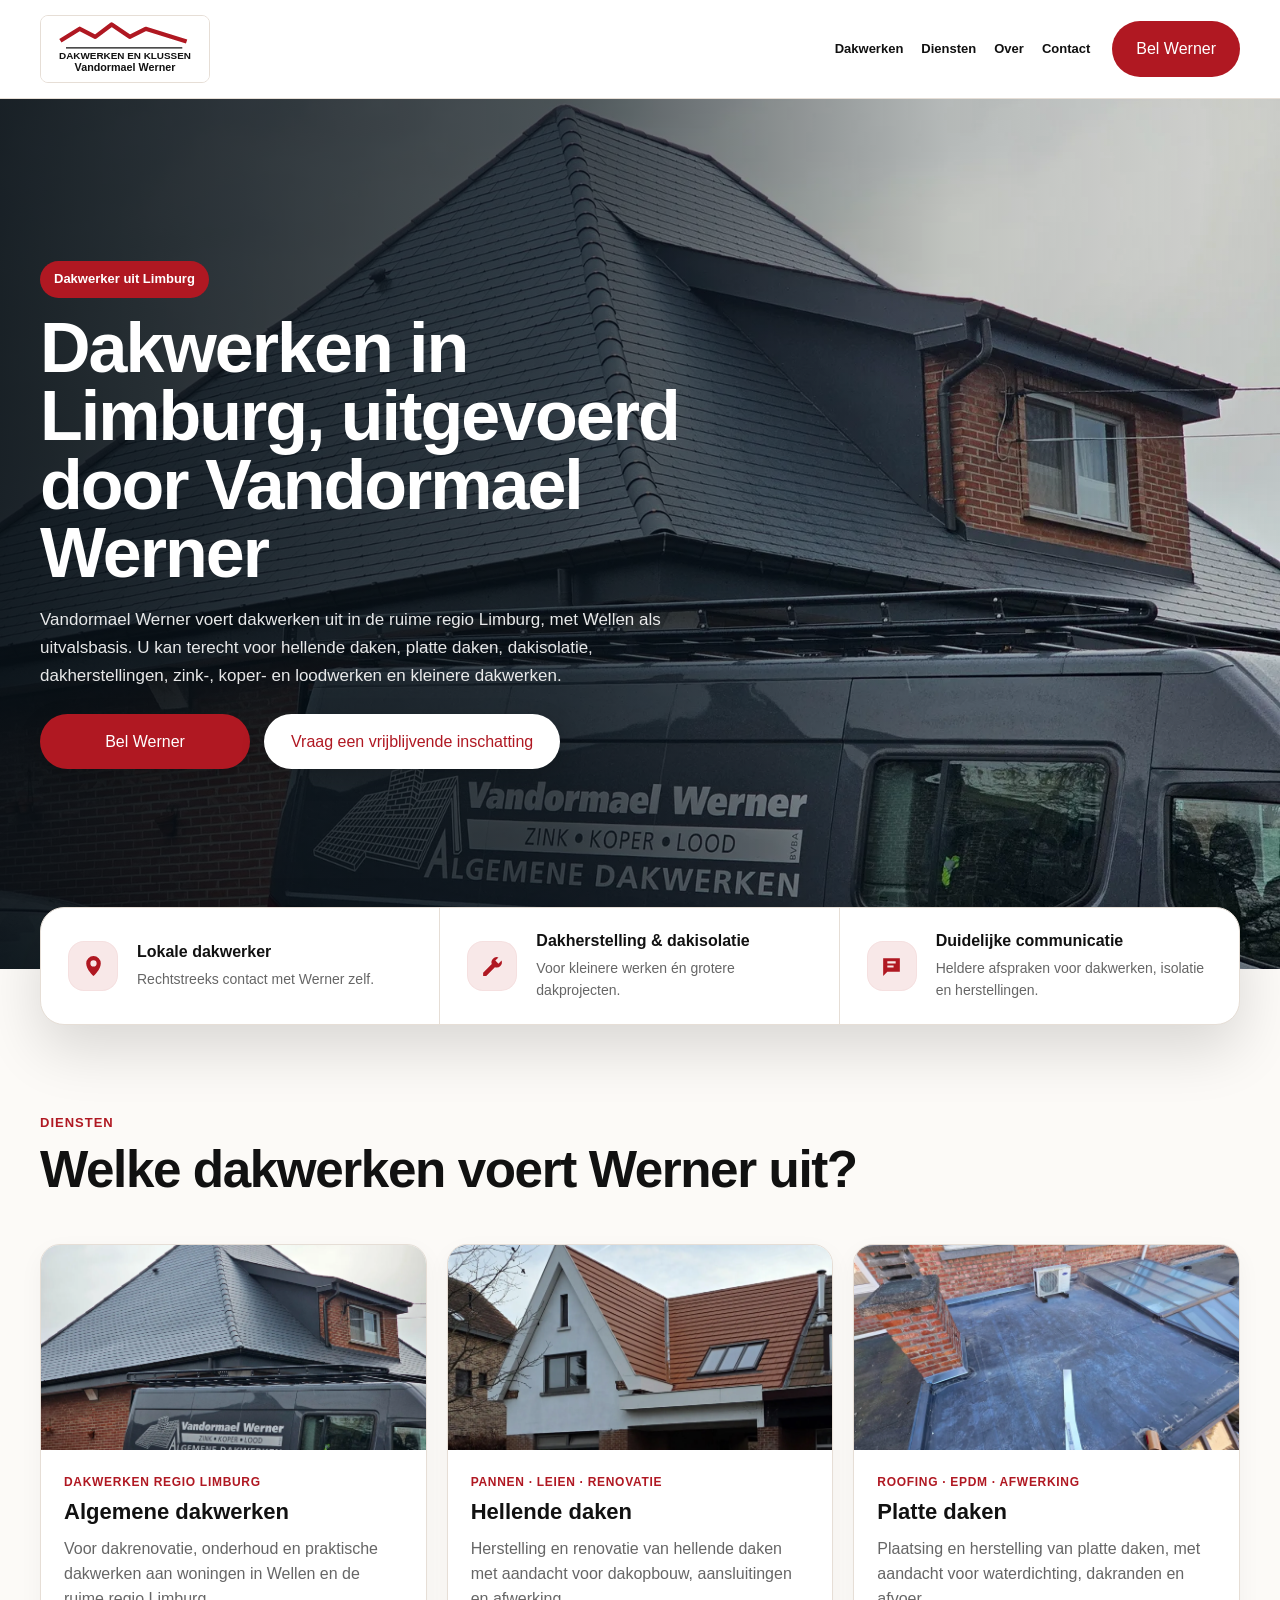
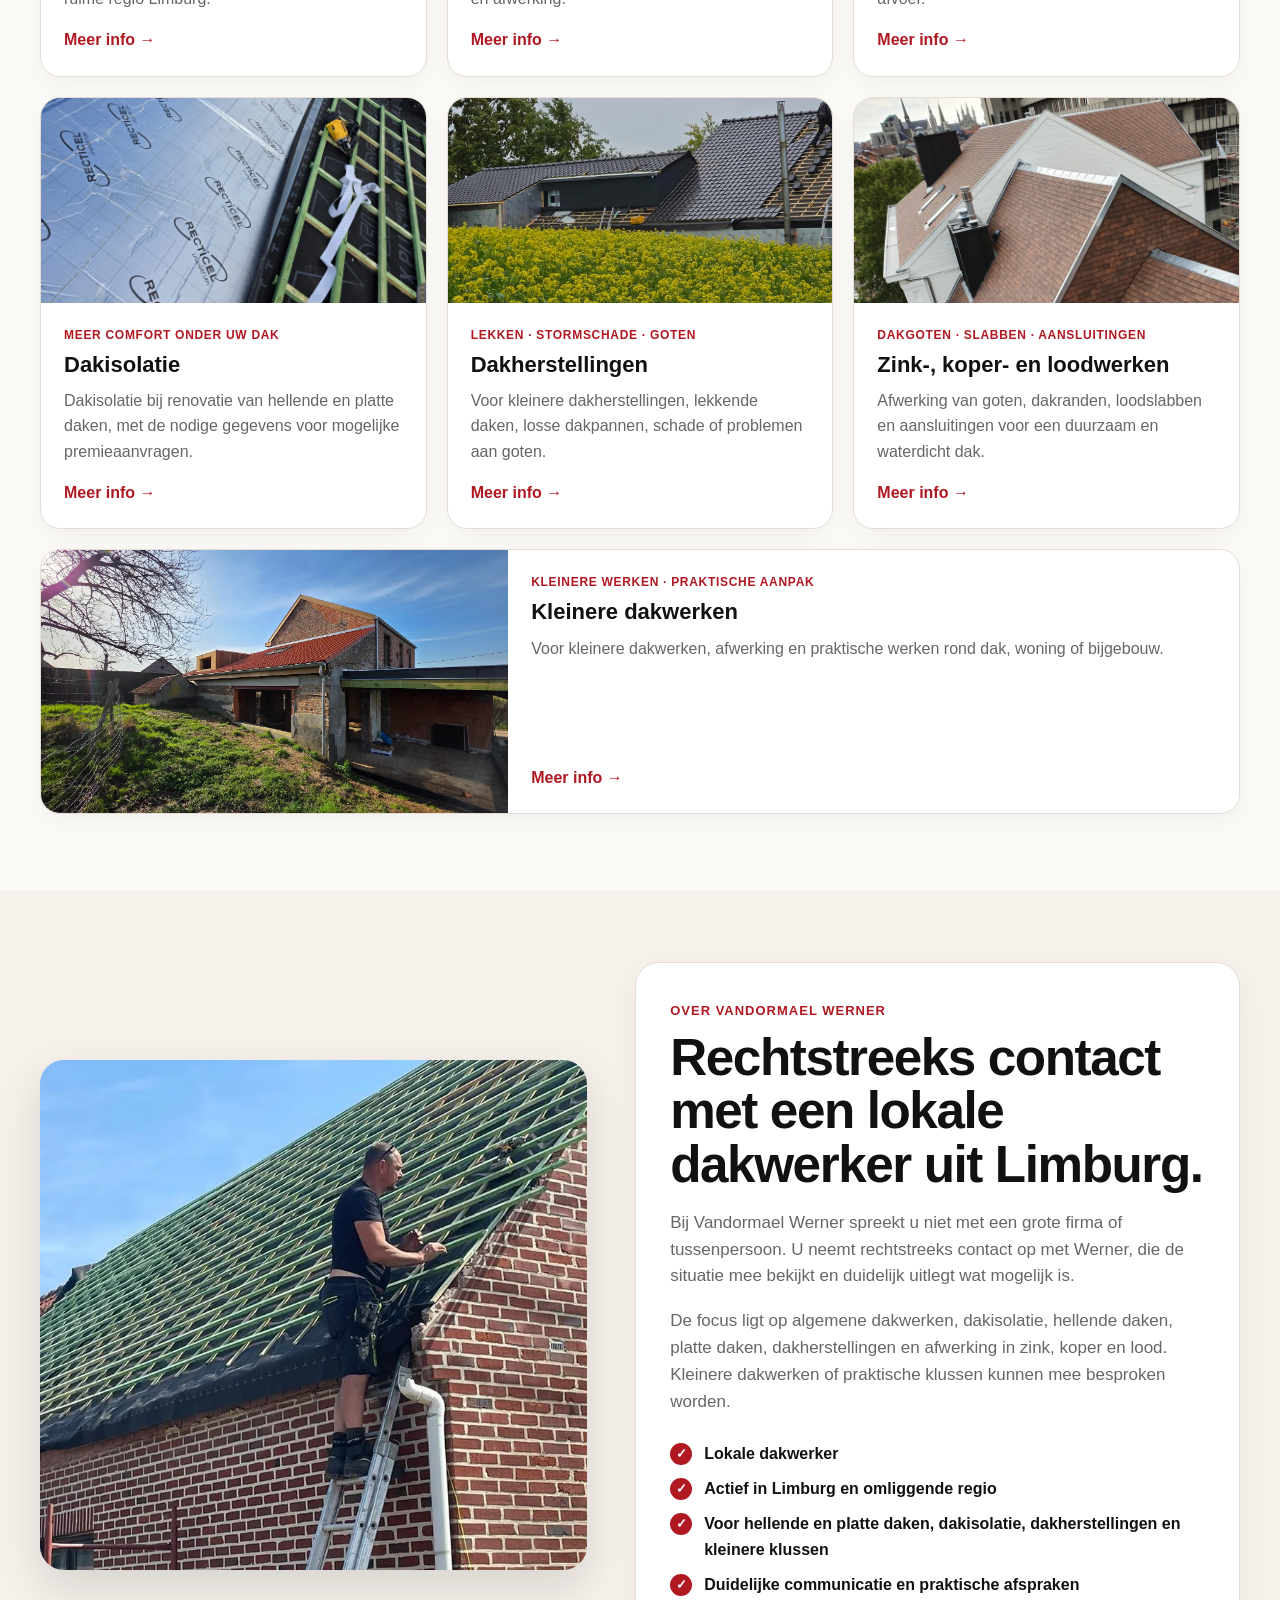
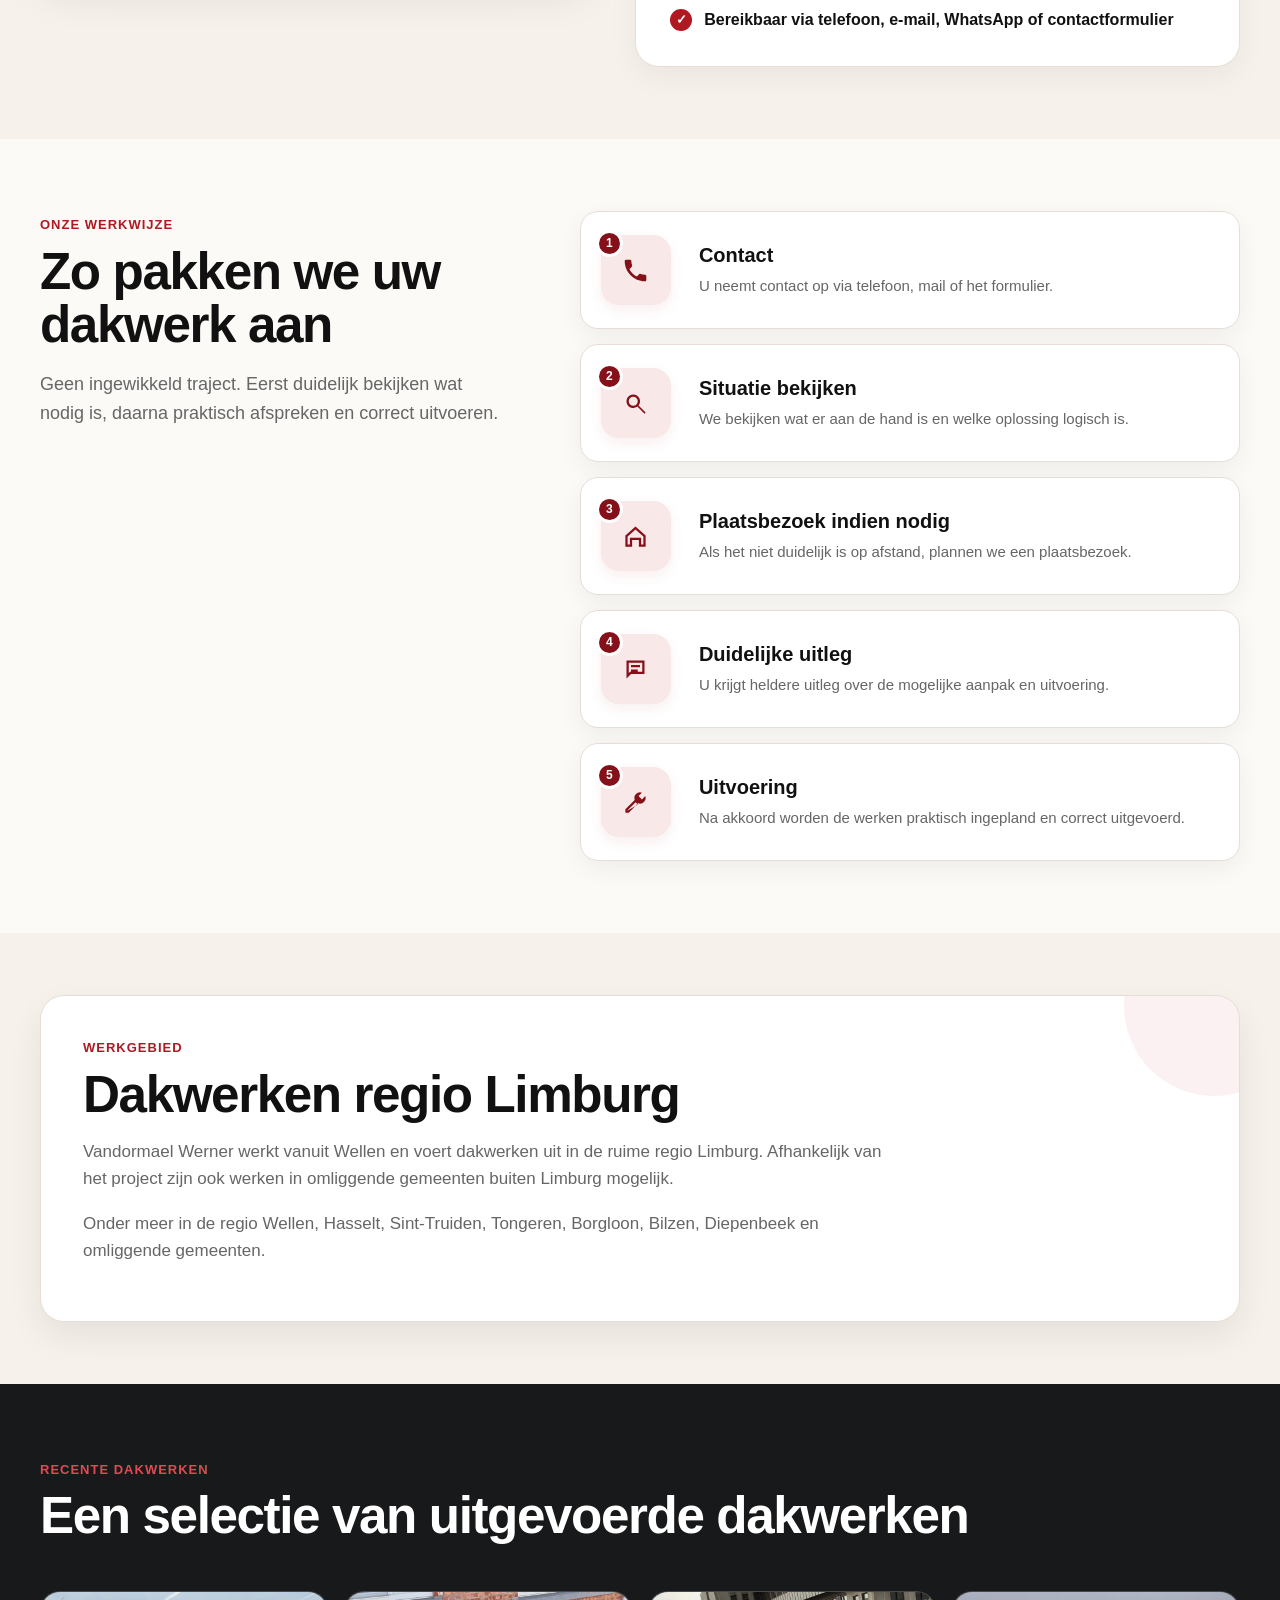
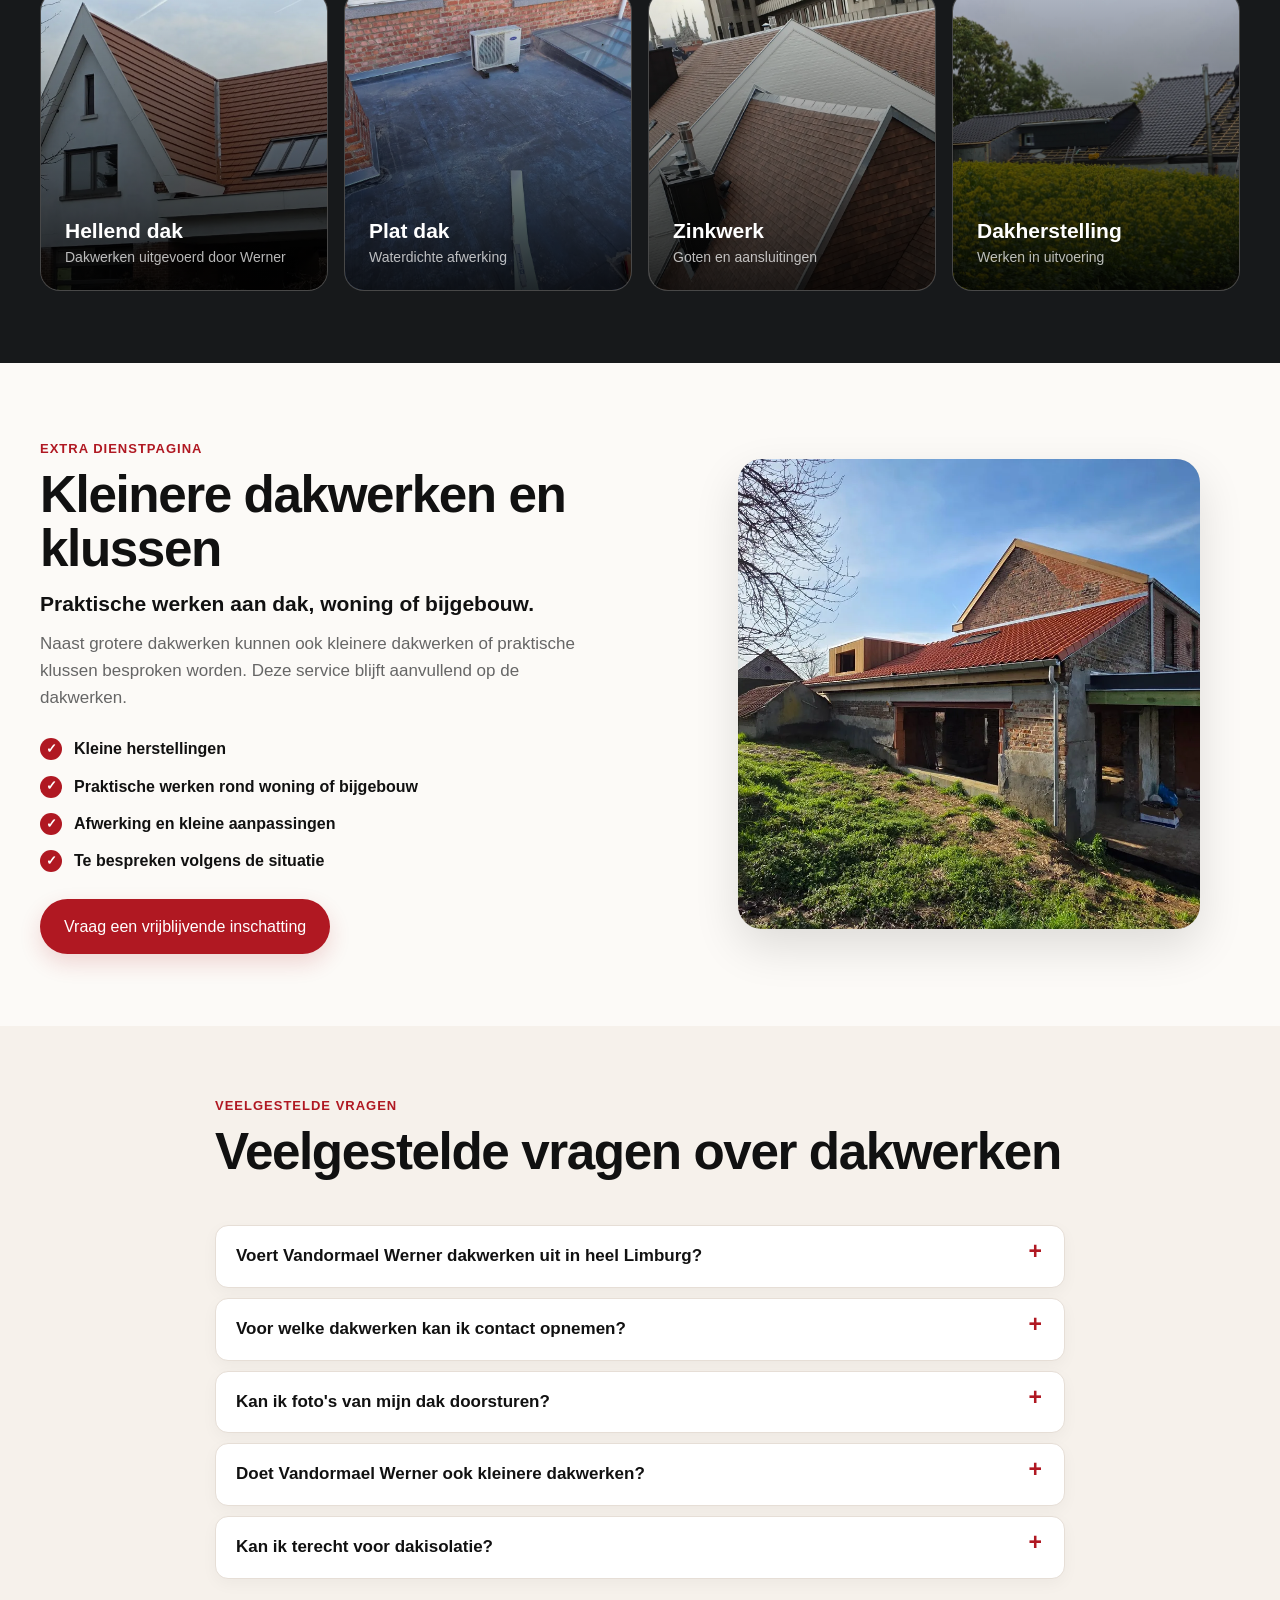
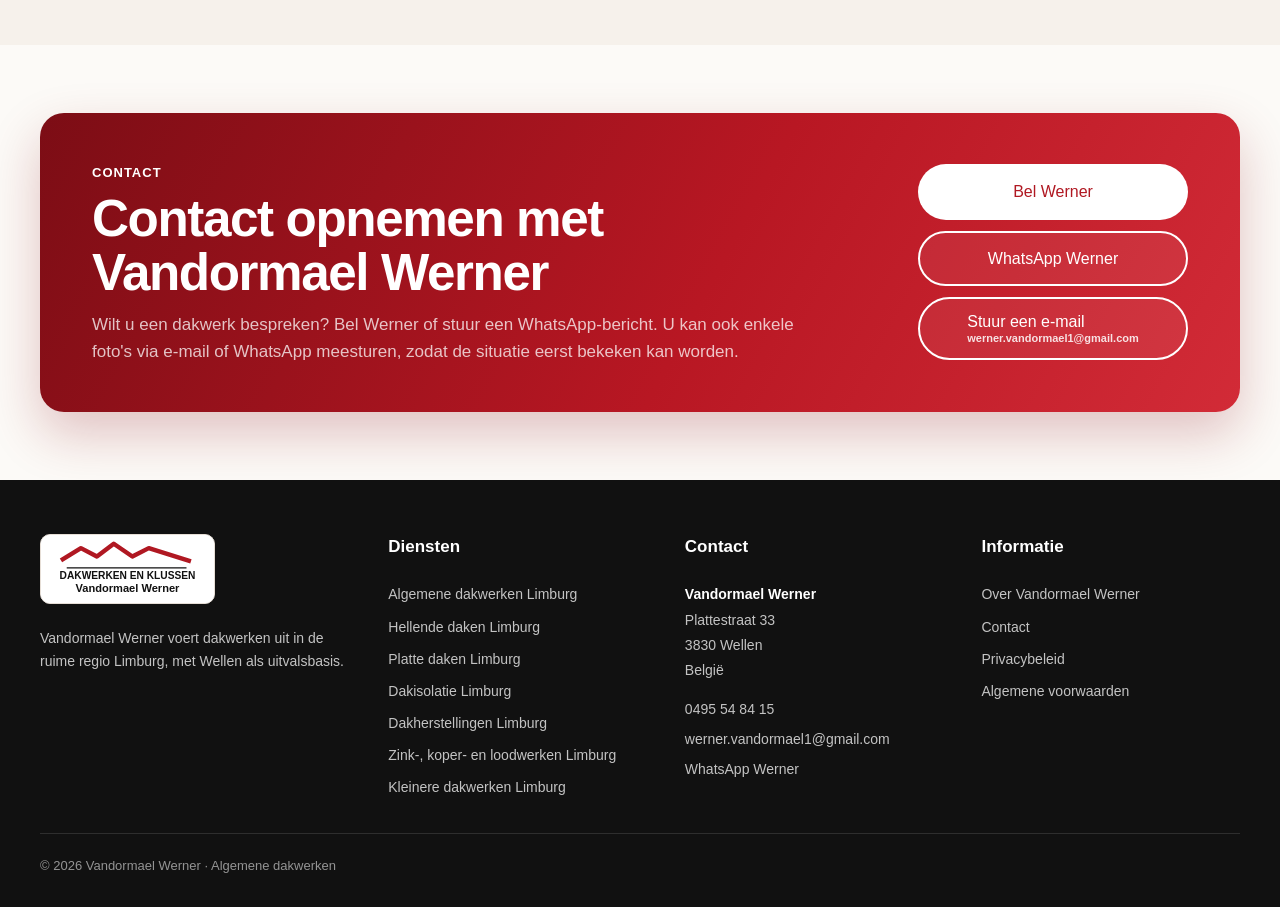
==== commit d34c2d4d: "Harmonize homepage with premium service style" ====
--- a/index.html
+++ b/index.html
@@ -1,9 +1,9 @@
-<!doctype html><html lang="nl-BE"><head><meta charset="utf-8"><meta name="viewport" content="width=device-width,initial-scale=1"><title>Dakwerker Limburg | Algemene dakwerken | Vandormael Werner</title><meta name="description" content="Vandormael Werner voert dakwerken uit in de ruime regio Limburg, met Wellen als uitvalsbasis. Voor hellende daken, platte daken, dakisolatie, dakherstellingen en zinkwerken."><meta name="robots" content="index,follow"><link rel="canonical" href="https://wernervandormael.be/"><meta property="og:type" content="website"><meta property="og:title" content="Dakwerker Limburg | Algemene dakwerken | Vandormael Werner"><meta property="og:description" content="Vandormael Werner voert dakwerken uit in de ruime regio Limburg, met Wellen als uitvalsbasis. Voor hellende daken, platte daken, dakisolatie, dakherstellingen en zinkwerken."><meta property="og:url" content="https://wernervandormael.be/"><meta property="og:image" content="https://wernervandormael.be/assets/images/optimized/dakwerker-limburg-bedrijfswagen-dakwerken.jpg"><meta name="twitter:card" content="summary_large_image"><meta name="twitter:title" content="Dakwerker Limburg | Algemene dakwerken | Vandormael Werner"><meta name="twitter:description" content="Vandormael Werner voert dakwerken uit in de ruime regio Limburg, met Wellen als uitvalsbasis. Voor hellende daken, platte daken, dakisolatie, dakherstellingen en zinkwerken."><meta name="twitter:image" content="https://wernervandormael.be/assets/images/optimized/dakwerker-limburg-bedrijfswagen-dakwerken.jpg"><meta name="theme-color" content="#b01822"><link rel="manifest" href="site.webmanifest"><link rel="stylesheet" href="assets/css/style.css"><script type="application/ld+json">{"@context":"https://schema.org","@graph":[{"@context":"https://schema.org","@type":"RoofingContractor","name":"Vandormael Werner","description":"Vandormael Werner voert dakwerken uit in de ruime regio Limburg, met Wellen als uitvalsbasis.","url":"https://wernervandormael.be/","telephone":"+32495548415","email":"werner.vandormael1@gmail.com","contactPoint":{"@type":"ContactPoint","telephone":"+32495548415","email":"werner.vandormael1@gmail.com","contactType":"customer service","areaServed":"BE","availableLanguage":"nl-BE"},"address":{"@type":"PostalAddress","streetAddress":"Plattestraat 33","postalCode":"3830","addressLocality":"Wellen","addressCountry":"BE"},"areaServed":["Limburg","Wellen"],"serviceType":["Algemene dakwerken","Hellende daken","Platte daken","Dakisolatie","Dakherstellingen","Zink-, koper- en loodwerken","Kleinere dakwerken"]},{"@type":"FAQPage","mainEntity":[{"@type":"Question","name":"Voert Vandormael Werner dakwerken uit in heel Limburg?","acceptedAnswer":{"@type":"Answer","text":"Vandormael Werner werkt vanuit Wellen en voert dakwerken uit in de ruime regio Limburg. Afhankelijk van het project zijn ook werken in omliggende gemeenten buiten Limburg mogelijk."}},{"@type":"Question","name":"Voor welke dakwerken kan ik contact opnemen?","acceptedAnswer":{"@type":"Answer","text":"U kan contact opnemen voor algemene dakwerken, hellende daken, platte daken, dakisolatie, dakherstellingen, zink-, koper- en loodwerken en kleinere dakwerken."}},{"@type":"Question","name":"Kan ik foto's van mijn dak doorsturen?","acceptedAnswer":{"@type":"Answer","text":"Ja, u kan foto's doorsturen zodat de situatie eerst bekeken kan worden. Indien nodig wordt daarna een plaatsbezoek ingepland."}},{"@type":"Question","name":"Doet Vandormael Werner ook kleinere dakwerken?","acceptedAnswer":{"@type":"Answer","text":"Ja, naast grotere dakwerken kan u ook contact opnemen voor kleinere dakwerken en klussen in en rond de woning."}},{"@type":"Question","name":"Kan ik terecht voor dakisolatie?","acceptedAnswer":{"@type":"Answer","text":"Ja, Vandormael Werner voert dakisolatiewerken uit als onderdeel van dakwerken of renovatie. Bij uitvoering kunnen de nodige factuurgegevens en documenten worden voorzien voor een mogelijke premieaanvraag."}}]}]}</script><script defer src="assets/js/main.js"></script></head><body><header><nav class="nav container" aria-label="Hoofdnavigatie"><a class="brand" href="./" aria-label="Vandormael Werner home"><img src="assets/images/vandormael-werner-logo.svg" alt="Vandormael Werner Dakwerken en Klussen" width="390" height="155"></a><button class="menu-toggle" aria-expanded="false" aria-controls="main-menu">Menu</button><div class="menu" id="main-menu"><a href="./">Dakwerken</a><details><summary>Diensten</summary><div class="dropdown"><a href="dakwerken/limburg/">Algemene dakwerken</a><a href="hellende-daken/limburg/">Hellende daken</a><a href="platte-daken/limburg/">Platte daken</a><a href="dakisolatie/limburg/">Dakisolatie</a><a href="dakherstellingen/limburg/">Dakherstellingen</a><a href="zinkwerken-koperwerken-loodwerken/limburg/">Zink-, koper- en loodwerken</a><a href="kleinere-dakwerken/limburg/">Kleinere dakwerken</a></div></details><a href="over-vandormael-werner/">Over</a><a href="contact/">Contact</a></div><a class="btn btn-red nav-call" href="tel:+32495548415">Bel Werner</a></nav></header><main><section class="hero"><div class="hero-bg"><picture><source srcset="assets/images/webp/dakwerker-limburg-bedrijfswagen-dakwerken.webp" type="image/webp"><img class="" src="assets/images/optimized/dakwerker-limburg-bedrijfswagen-dakwerken.jpg" alt="Vandormael Werner bedrijfswagen bij uitgevoerd dakwerk in Limburg" width="1200" height="800" fetchpriority="high" decoding="async"></picture></div><div class="container hero-inner"><span class="eyebrow">Dakwerker uit Limburg</span><h1>Dakwerken in Limburg, uitgevoerd door Vandormael Werner</h1><p>Vandormael Werner voert dakwerken uit in de ruime regio Limburg, met Wellen als uitvalsbasis. U kan terecht voor hellende daken, platte daken, dakisolatie, dakherstellingen, zink-, koper- en loodwerken en kleinere dakwerken.</p><div class="actions"><a class="btn btn-red" href="tel:+32495548415">Bel Werner</a><a class="btn btn-white" href="#contact">Vraag een vrijblijvende inschatting</a></div></div></section>
-  <section class="trust"><div class="container trust-grid"><article><strong>Lokale dakwerker</strong><p>Rechtstreeks contact met Werner zelf.</p></article><article><strong>Dakherstelling &amp; dakisolatie</strong><p>Voor kleinere werken én grotere dakprojecten.</p></article><article><strong>Duidelijke communicatie</strong><p>Heldere afspraken voor dakwerken, isolatie en herstellingen.</p></article></div></section>
-  <section id="diensten"><div class="container"><div class="section-head"><div><span class="kicker">Diensten</span><h2>Welke dakwerken voert Werner uit?</h2></div></div><div class="service-grid"><a class="service-card" href="dakwerken/limburg/"><picture><source srcset="assets/images/webp/dakwerker-limburg-bedrijfswagen-dakwerken.webp" type="image/webp"><img class="" src="assets/images/optimized/dakwerker-limburg-bedrijfswagen-dakwerken.jpg" alt="Dakwerken uitgevoerd door Vandormael Werner in Limburg" width="1200" height="800" loading="lazy" decoding="async"></picture><div><span>Dakwerken regio Limburg</span><h3>Algemene dakwerken</h3><p>Voor dakrenovatie, onderhoud en praktische dakwerken aan woningen in Wellen en de ruime regio Limburg.</p><b>Meer info →</b></div></a><a class="service-card" href="hellende-daken/limburg/"><picture><source srcset="assets/images/webp/hellend-dak-vandormael-werner-limburg.webp" type="image/webp"><img class="" src="assets/images/optimized/hellend-dak-vandormael-werner-limburg.jpg" alt="Hellend dak uitgevoerd door Vandormael Werner in Limburg" width="1200" height="800" loading="lazy" decoding="async"></picture><div><span>Pannen · leien · renovatie</span><h3>Hellende daken</h3><p>Herstelling en renovatie van hellende daken met aandacht voor dakopbouw, aansluitingen en afwerking.</p><b>Meer info →</b></div></a><a class="service-card" href="platte-daken/limburg/"><picture><source srcset="assets/images/webp/plat-dak-roofing-epdm-vandormael-werner.webp" type="image/webp"><img class="" src="assets/images/optimized/plat-dak-roofing-epdm-vandormael-werner.jpg" alt="Plat dak met roofing of EPDM-afwerking door Vandormael Werner" width="1200" height="800" loading="lazy" decoding="async"></picture><div><span>Roofing · EPDM · afwerking</span><h3>Platte daken</h3><p>Plaatsing en herstelling van platte daken, met aandacht voor waterdichting, dakranden en afvoer.</p><b>Meer info →</b></div></a><a class="service-card" href="dakisolatie/limburg/"><picture><source srcset="assets/images/webp/dakisolatie-hellend-dak-limburg.webp" type="image/webp"><img class="" src="assets/images/optimized/dakisolatie-hellend-dak-limburg.jpg" alt="Dakisolatie bij renovatie van een hellend dak in Limburg" width="1200" height="800" loading="lazy" decoding="async"></picture><div><span>Meer comfort onder uw dak</span><h3>Dakisolatie</h3><p>Dakisolatie bij renovatie van hellende en platte daken, met de nodige gegevens voor mogelijke premieaanvragen.</p><b>Meer info →</b></div></a><a class="service-card" href="dakherstellingen/limburg/"><picture><source srcset="assets/images/webp/dakherstelling-regio-limburg.webp" type="image/webp"><img class="" src="assets/images/optimized/dakherstelling-regio-limburg.jpg" alt="Dakherstelling aan hellend dak in regio Limburg" width="1200" height="800" loading="lazy" decoding="async"></picture><div><span>Lekken · stormschade · goten</span><h3>Dakherstellingen</h3><p>Voor kleinere dakherstellingen, lekkende daken, losse dakpannen, schade of problemen aan goten.</p><b>Meer info →</b></div></a><a class="service-card" href="zinkwerken-koperwerken-loodwerken/limburg/"><picture><source srcset="assets/images/webp/zinkwerken-dakgoot-limburg.webp" type="image/webp"><img class="" src="assets/images/optimized/zinkwerken-dakgoot-limburg.jpg" alt="Zinkwerk en dakgoot bij dakrenovatie in Limburg" width="1200" height="800" loading="lazy" decoding="async"></picture><div><span>Dakgoten · slabben · aansluitingen</span><h3>Zink-, koper- en loodwerken</h3><p>Afwerking van goten, dakranden, loodslabben en aansluitingen voor een duurzaam en waterdicht dak.</p><b>Meer info →</b></div></a></div></div></section>
-  <section class="soft"><div class="container split about-section"><div class="photo"><picture><source srcset="assets/images/webp/werner-vandormael-dakwerker-limburg.webp" type="image/webp"><img class="" src="assets/images/optimized/werner-vandormael-dakwerker-limburg.jpg" alt="Werner Vandormael aan het werk als dakwerker in Limburg" width="1200" height="800" loading="lazy" decoding="async"></picture></div><div><span class="kicker">Over Vandormael Werner</span><h2>Rechtstreeks contact met een lokale dakwerker uit Limburg.</h2><p>Bij Vandormael Werner spreekt u niet met een grote firma of tussenpersoon. U neemt rechtstreeks contact op met Werner, die de situatie mee bekijkt en duidelijk uitlegt wat mogelijk is.</p><p>De focus ligt op algemene dakwerken, dakisolatie, hellende daken, platte daken, dakherstellingen en afwerking in zink, koper en lood. Kleinere dakwerken of praktische klussen kunnen mee besproken worden.</p><ul class="checks"><li>Lokale dakwerker</li><li>Actief in Limburg en omliggende regio</li><li>Voor hellende en platte daken, dakisolatie, dakherstellingen en kleinere klussen</li><li>Duidelijke communicatie en praktische afspraken</li><li>Bereikbaar via telefoon, e-mail, WhatsApp of contactformulier</li></ul></div></div></section>
-  <section><div class="container process-pro"><div class="process-intro"><span class="kicker">Onze werkwijze</span><h2>Zo pakken we uw dakwerk aan</h2><p>Geen ingewikkeld traject. Eerst duidelijk bekijken wat nodig is, daarna praktisch afspreken en correct uitvoeren.</p></div><div class="process-panel"><div class="process-line"></div><article class="process-step"><div class="process-badge"><span>1</span><svg viewBox="0 0 24 24" aria-hidden="true"><path d="M6.6 10.8c1.4 2.8 3.8 5.2 6.6 6.6l2.2-2.2c.3-.3.8-.4 1.2-.2 1.2.4 2.5.7 3.8.7.7 0 1.2.5 1.2 1.2v3.5c0 .7-.5 1.2-1.2 1.2C10.5 21.6 2.4 13.5 2.4 3.6c0-.7.5-1.2 1.2-1.2h3.5c.7 0 1.2.5 1.2 1.2 0 1.3.2 2.6.7 3.8.1.4 0 .9-.3 1.2z"/></svg></div><div><h3>Contact</h3><p>U neemt contact op via telefoon, mail of het formulier.</p></div></article><article class="process-step"><div class="process-badge"><span>2</span><svg viewBox="0 0 24 24" aria-hidden="true"><path d="M10 4a6 6 0 1 0 3.7 10.7L20 21l1-1-6.3-6.3A6 6 0 0 0 10 4zm0 2a4 4 0 1 1 0 8 4 4 0 0 1 0-8z"/></svg></div><div><h3>Situatie bekijken</h3><p>We bekijken wat er aan de hand is en welke oplossing logisch is.</p></div></article><article class="process-step"><div class="process-badge"><span>3</span><svg viewBox="0 0 24 24" aria-hidden="true"><path d="M3 11 12 3l9 8v10h-6v-6H9v6H3zm2 .9V19h2v-6h10v6h2v-7.1l-7-6.2z"/></svg></div><div><h3>Plaatsbezoek indien nodig</h3><p>Als het niet duidelijk is op afstand, plannen we een plaatsbezoek.</p></div></article><article class="process-step"><div class="process-badge"><span>4</span><svg viewBox="0 0 24 24" aria-hidden="true"><path d="M4 4h16v12H8l-4 4zm2 2v9.2L7.2 14H18V6zm2 2h8v2H8zm0 4h6v2H8z"/></svg></div><div><h3>Duidelijke uitleg</h3><p>U krijgt heldere uitleg over de mogelijke aanpak en uitvoering.</p></div></article><article class="process-step"><div class="process-badge"><span>5</span><svg viewBox="0 0 24 24" aria-hidden="true"><path d="m14.7 6.3 3-3a5 5 0 0 0-6.4 6.4L3 18v3h3l8.3-8.3a5 5 0 0 0 6.4-6.4l-3 3zM5.2 19H5v-.2l7.1-7.1.2.2 1.8 1.8z"/></svg></div><div><h3>Uitvoering</h3><p>Na akkoord worden de werken praktisch ingepland en correct uitgevoerd.</p></div></article></div></div></section>
-  <section class="soft"><div class="container area"><span class="kicker">Werkgebied</span><h2>Dakwerken regio Limburg</h2><p>Vandormael Werner werkt vanuit Wellen en voert dakwerken uit in de ruime regio Limburg. Afhankelijk van het project zijn ook werken in omliggende gemeenten buiten Limburg mogelijk.</p><p>Onder meer in de regio Wellen, Hasselt, Sint-Truiden, Tongeren, Borgloon, Bilzen, Diepenbeek en omliggende gemeenten.</p></div></section>
+<!doctype html><html lang="nl-BE"><head><meta charset="utf-8"><meta name="viewport" content="width=device-width,initial-scale=1"><title>Dakwerker Limburg | Algemene dakwerken | Vandormael Werner</title><meta name="description" content="Vandormael Werner voert dakwerken uit in de ruime regio Limburg, met Wellen als uitvalsbasis. Voor hellende daken, platte daken, dakisolatie, dakherstellingen en zinkwerken."><meta name="robots" content="index,follow"><link rel="canonical" href="https://wernervandormael.be/"><meta property="og:type" content="website"><meta property="og:title" content="Dakwerker Limburg | Algemene dakwerken | Vandormael Werner"><meta property="og:description" content="Vandormael Werner voert dakwerken uit in de ruime regio Limburg, met Wellen als uitvalsbasis. Voor hellende daken, platte daken, dakisolatie, dakherstellingen en zinkwerken."><meta property="og:url" content="https://wernervandormael.be/"><meta property="og:image" content="https://wernervandormael.be/assets/images/optimized/dakwerker-limburg-bedrijfswagen-dakwerken.jpg"><meta name="twitter:card" content="summary_large_image"><meta name="twitter:title" content="Dakwerker Limburg | Algemene dakwerken | Vandormael Werner"><meta name="twitter:description" content="Vandormael Werner voert dakwerken uit in de ruime regio Limburg, met Wellen als uitvalsbasis. Voor hellende daken, platte daken, dakisolatie, dakherstellingen en zinkwerken."><meta name="twitter:image" content="https://wernervandormael.be/assets/images/optimized/dakwerker-limburg-bedrijfswagen-dakwerken.jpg"><meta name="theme-color" content="#b01822"><link rel="manifest" href="site.webmanifest"><link rel="stylesheet" href="assets/css/style.css"><script type="application/ld+json">{"@context":"https://schema.org","@graph":[{"@context":"https://schema.org","@type":"RoofingContractor","name":"Vandormael Werner","description":"Vandormael Werner voert dakwerken uit in de ruime regio Limburg, met Wellen als uitvalsbasis.","url":"https://wernervandormael.be/","telephone":"+32495548415","email":"werner.vandormael1@gmail.com","contactPoint":{"@type":"ContactPoint","telephone":"+32495548415","email":"werner.vandormael1@gmail.com","contactType":"customer service","areaServed":"BE","availableLanguage":"nl-BE"},"address":{"@type":"PostalAddress","streetAddress":"Plattestraat 33","postalCode":"3830","addressLocality":"Wellen","addressCountry":"BE"},"areaServed":["Limburg","Wellen"],"serviceType":["Algemene dakwerken","Hellende daken","Platte daken","Dakisolatie","Dakherstellingen","Zink-, koper- en loodwerken","Kleinere dakwerken"]},{"@type":"FAQPage","mainEntity":[{"@type":"Question","name":"Voert Vandormael Werner dakwerken uit in heel Limburg?","acceptedAnswer":{"@type":"Answer","text":"Vandormael Werner werkt vanuit Wellen en voert dakwerken uit in de ruime regio Limburg. Afhankelijk van het project zijn ook werken in omliggende gemeenten buiten Limburg mogelijk."}},{"@type":"Question","name":"Voor welke dakwerken kan ik contact opnemen?","acceptedAnswer":{"@type":"Answer","text":"U kan contact opnemen voor algemene dakwerken, hellende daken, platte daken, dakisolatie, dakherstellingen, zink-, koper- en loodwerken en kleinere dakwerken."}},{"@type":"Question","name":"Kan ik foto's van mijn dak doorsturen?","acceptedAnswer":{"@type":"Answer","text":"Ja, u kan foto's doorsturen zodat de situatie eerst bekeken kan worden. Indien nodig wordt daarna een plaatsbezoek ingepland."}},{"@type":"Question","name":"Doet Vandormael Werner ook kleinere dakwerken?","acceptedAnswer":{"@type":"Answer","text":"Ja, naast grotere dakwerken kan u ook contact opnemen voor kleinere dakwerken en klussen in en rond de woning."}},{"@type":"Question","name":"Kan ik terecht voor dakisolatie?","acceptedAnswer":{"@type":"Answer","text":"Ja, Vandormael Werner voert dakisolatiewerken uit als onderdeel van dakwerken of renovatie. Bij uitvoering kunnen de nodige factuurgegevens en documenten worden voorzien voor een mogelijke premieaanvraag."}}]}]}</script><script defer src="assets/js/main.js"></script></head><body><header><nav class="nav container" aria-label="Hoofdnavigatie"><a class="brand" href="./" aria-label="Vandormael Werner home"><img src="assets/images/vandormael-werner-logo.svg" alt="Vandormael Werner Dakwerken en Klussen" width="390" height="155"></a><button class="menu-toggle" aria-expanded="false" aria-controls="main-menu">Menu</button><div class="menu" id="main-menu"><a href="./">Dakwerken</a><details><summary>Diensten</summary><div class="dropdown"><a href="dakwerken/limburg/">Algemene dakwerken</a><a href="hellende-daken/limburg/">Hellende daken</a><a href="platte-daken/limburg/">Platte daken</a><a href="dakisolatie/limburg/">Dakisolatie</a><a href="dakherstellingen/limburg/">Dakherstellingen</a><a href="zinkwerken-koperwerken-loodwerken/limburg/">Zink-, koper- en loodwerken</a><a href="kleinere-dakwerken/limburg/">Kleinere dakwerken</a></div></details><a href="over-vandormael-werner/">Over</a><a href="contact/">Contact</a></div><a class="btn btn-red nav-call" href="tel:+32495548415">Bel Werner</a></nav></header><main class="home-page"><section class="hero home-hero"><div class="hero-bg"><picture><source srcset="assets/images/webp/dakwerker-limburg-bedrijfswagen-dakwerken.webp" type="image/webp"><img class="" src="assets/images/optimized/dakwerker-limburg-bedrijfswagen-dakwerken.jpg" alt="Vandormael Werner bedrijfswagen bij uitgevoerd dakwerk in Limburg" width="1200" height="800" fetchpriority="high" decoding="async"></picture></div><div class="container hero-inner"><span class="eyebrow">Dakwerker uit Limburg</span><h1>Dakwerken in Limburg, uitgevoerd door Vandormael Werner</h1><p>Vandormael Werner voert dakwerken uit in de ruime regio Limburg, met Wellen als uitvalsbasis. U kan terecht voor hellende daken, platte daken, dakisolatie, dakherstellingen, zink-, koper- en loodwerken en kleinere dakwerken.</p><div class="actions"><a class="btn btn-red" href="tel:+32495548415">Bel Werner</a><a class="btn btn-white" href="contact/">Vraag een vrijblijvende inschatting</a></div></div></section>
+  <section class="trust"><div class="container premium-trust-grid"><article><span class="premium-trust-icon" aria-hidden="true"><svg viewBox="0 0 24 24" aria-hidden="true"><path d="M12 21s7-6.1 7-12A7 7 0 1 0 5 9c0 5.9 7 12 7 12zm0-9a3 3 0 1 1 0-6 3 3 0 0 1 0 6z"/></svg></span><div><strong>Lokale dakwerker</strong><p>Rechtstreeks contact met Werner zelf.</p></div></article><article><span class="premium-trust-icon" aria-hidden="true"><svg viewBox="0 0 24 24" aria-hidden="true"><path d="m14.7 6.3 3-3a5 5 0 0 0-6.4 6.4L3 18v3h3l8.3-8.3a5 5 0 0 0 6.4-6.4l-3 3-3-3z"/></svg></span><div><strong>Dakherstelling &amp; dakisolatie</strong><p>Voor kleinere werken én grotere dakprojecten.</p></div></article><article><span class="premium-trust-icon" aria-hidden="true"><svg viewBox="0 0 24 24" aria-hidden="true"><path d="M4 4h16v13H8l-4 4V4zm4 5h8V7H8v2zm0 4h6v-2H8v2z"/></svg></span><div><strong>Duidelijke communicatie</strong><p>Heldere afspraken voor dakwerken, isolatie en herstellingen.</p></div></article></div></section>
+  <section class="home-services-section" id="diensten"><div class="container"><div class="section-head"><div><span class="kicker">Diensten</span><h2>Welke dakwerken voert Werner uit?</h2></div></div><div class="service-grid"><a class="service-card" href="dakwerken/limburg/"><picture><source srcset="assets/images/webp/dakwerker-limburg-bedrijfswagen-dakwerken.webp" type="image/webp"><img class="" src="assets/images/optimized/dakwerker-limburg-bedrijfswagen-dakwerken.jpg" alt="Dakwerken uitgevoerd door Vandormael Werner in Limburg" width="1200" height="800" loading="lazy" decoding="async"></picture><div><span>Dakwerken regio Limburg</span><h3>Algemene dakwerken</h3><p>Voor dakrenovatie, onderhoud en praktische dakwerken aan woningen in Wellen en de ruime regio Limburg.</p><b>Meer info →</b></div></a><a class="service-card" href="hellende-daken/limburg/"><picture><source srcset="assets/images/webp/hellend-dak-vandormael-werner-limburg.webp" type="image/webp"><img class="" src="assets/images/optimized/hellend-dak-vandormael-werner-limburg.jpg" alt="Hellend dak uitgevoerd door Vandormael Werner in Limburg" width="1200" height="800" loading="lazy" decoding="async"></picture><div><span>Pannen · leien · renovatie</span><h3>Hellende daken</h3><p>Herstelling en renovatie van hellende daken met aandacht voor dakopbouw, aansluitingen en afwerking.</p><b>Meer info →</b></div></a><a class="service-card" href="platte-daken/limburg/"><picture><source srcset="assets/images/webp/plat-dak-roofing-epdm-vandormael-werner.webp" type="image/webp"><img class="" src="assets/images/optimized/plat-dak-roofing-epdm-vandormael-werner.jpg" alt="Plat dak met roofing of EPDM-afwerking door Vandormael Werner" width="1200" height="800" loading="lazy" decoding="async"></picture><div><span>Roofing · EPDM · afwerking</span><h3>Platte daken</h3><p>Plaatsing en herstelling van platte daken, met aandacht voor waterdichting, dakranden en afvoer.</p><b>Meer info →</b></div></a><a class="service-card" href="dakisolatie/limburg/"><picture><source srcset="assets/images/webp/dakisolatie-hellend-dak-limburg.webp" type="image/webp"><img class="" src="assets/images/optimized/dakisolatie-hellend-dak-limburg.jpg" alt="Dakisolatie bij renovatie van een hellend dak in Limburg" width="1200" height="800" loading="lazy" decoding="async"></picture><div><span>Meer comfort onder uw dak</span><h3>Dakisolatie</h3><p>Dakisolatie bij renovatie van hellende en platte daken, met de nodige gegevens voor mogelijke premieaanvragen.</p><b>Meer info →</b></div></a><a class="service-card" href="dakherstellingen/limburg/"><picture><source srcset="assets/images/webp/dakherstelling-regio-limburg.webp" type="image/webp"><img class="" src="assets/images/optimized/dakherstelling-regio-limburg.jpg" alt="Dakherstelling aan hellend dak in regio Limburg" width="1200" height="800" loading="lazy" decoding="async"></picture><div><span>Lekken · stormschade · goten</span><h3>Dakherstellingen</h3><p>Voor kleinere dakherstellingen, lekkende daken, losse dakpannen, schade of problemen aan goten.</p><b>Meer info →</b></div></a><a class="service-card" href="zinkwerken-koperwerken-loodwerken/limburg/"><picture><source srcset="assets/images/webp/zinkwerken-dakgoot-limburg.webp" type="image/webp"><img class="" src="assets/images/optimized/zinkwerken-dakgoot-limburg.jpg" alt="Zinkwerk en dakgoot bij dakrenovatie in Limburg" width="1200" height="800" loading="lazy" decoding="async"></picture><div><span>Dakgoten · slabben · aansluitingen</span><h3>Zink-, koper- en loodwerken</h3><p>Afwerking van goten, dakranden, loodslabben en aansluitingen voor een duurzaam en waterdicht dak.</p><b>Meer info →</b></div></a><a class="service-card" href="kleinere-dakwerken/limburg/"><picture><source srcset="assets/images/webp/kleinere-dakwerken-klussen-vandormael-werner.webp" type="image/webp"><img class="" src="assets/images/optimized/kleinere-dakwerken-klussen-vandormael-werner.jpg" alt="Kleinere dakwerken en afwerking aan woning door Vandormael Werner" width="1200" height="800" loading="lazy" decoding="async"></picture><div><span>Kleinere werken · praktische aanpak</span><h3>Kleinere dakwerken</h3><p>Voor kleinere dakwerken, afwerking en praktische werken rond dak, woning of bijgebouw.</p><b>Meer info →</b></div></a></div></div></section>
+  <section class="soft home-about-section"><div class="container split about-section"><div class="photo"><picture><source srcset="assets/images/webp/werner-vandormael-dakwerker-limburg.webp" type="image/webp"><img class="" src="assets/images/optimized/werner-vandormael-dakwerker-limburg.jpg" alt="Werner Vandormael aan het werk als dakwerker in Limburg" width="1200" height="800" loading="lazy" decoding="async"></picture></div><div class="home-about-copy"><span class="kicker">Over Vandormael Werner</span><h2>Rechtstreeks contact met een lokale dakwerker uit Limburg.</h2><p>Bij Vandormael Werner spreekt u niet met een grote firma of tussenpersoon. U neemt rechtstreeks contact op met Werner, die de situatie mee bekijkt en duidelijk uitlegt wat mogelijk is.</p><p>De focus ligt op algemene dakwerken, dakisolatie, hellende daken, platte daken, dakherstellingen en afwerking in zink, koper en lood. Kleinere dakwerken of praktische klussen kunnen mee besproken worden.</p><ul class="checks"><li>Lokale dakwerker</li><li>Actief in Limburg en omliggende regio</li><li>Voor hellende en platte daken, dakisolatie, dakherstellingen en kleinere klussen</li><li>Duidelijke communicatie en praktische afspraken</li><li>Bereikbaar via telefoon, e-mail, WhatsApp of contactformulier</li></ul></div></div></section>
+  <section class="home-process-section"><div class="container process-pro"><div class="process-intro"><span class="kicker">Onze werkwijze</span><h2>Zo pakken we uw dakwerk aan</h2><p>Geen ingewikkeld traject. Eerst duidelijk bekijken wat nodig is, daarna praktisch afspreken en correct uitvoeren.</p></div><div class="process-panel"><div class="process-line"></div><article class="process-step"><div class="process-badge"><span>1</span><svg viewBox="0 0 24 24" aria-hidden="true"><path d="M6.6 10.8c1.4 2.8 3.8 5.2 6.6 6.6l2.2-2.2c.3-.3.8-.4 1.2-.2 1.2.4 2.5.7 3.8.7.7 0 1.2.5 1.2 1.2v3.5c0 .7-.5 1.2-1.2 1.2C10.5 21.6 2.4 13.5 2.4 3.6c0-.7.5-1.2 1.2-1.2h3.5c.7 0 1.2.5 1.2 1.2 0 1.3.2 2.6.7 3.8.1.4 0 .9-.3 1.2z"/></svg></div><div><h3>Contact</h3><p>U neemt contact op via telefoon, mail of het formulier.</p></div></article><article class="process-step"><div class="process-badge"><span>2</span><svg viewBox="0 0 24 24" aria-hidden="true"><path d="M10 4a6 6 0 1 0 3.7 10.7L20 21l1-1-6.3-6.3A6 6 0 0 0 10 4zm0 2a4 4 0 1 1 0 8 4 4 0 0 1 0-8z"/></svg></div><div><h3>Situatie bekijken</h3><p>We bekijken wat er aan de hand is en welke oplossing logisch is.</p></div></article><article class="process-step"><div class="process-badge"><span>3</span><svg viewBox="0 0 24 24" aria-hidden="true"><path d="M3 11 12 3l9 8v10h-6v-6H9v6H3zm2 .9V19h2v-6h10v6h2v-7.1l-7-6.2z"/></svg></div><div><h3>Plaatsbezoek indien nodig</h3><p>Als het niet duidelijk is op afstand, plannen we een plaatsbezoek.</p></div></article><article class="process-step"><div class="process-badge"><span>4</span><svg viewBox="0 0 24 24" aria-hidden="true"><path d="M4 4h16v12H8l-4 4zm2 2v9.2L7.2 14H18V6zm2 2h8v2H8zm0 4h6v2H8z"/></svg></div><div><h3>Duidelijke uitleg</h3><p>U krijgt heldere uitleg over de mogelijke aanpak en uitvoering.</p></div></article><article class="process-step"><div class="process-badge"><span>5</span><svg viewBox="0 0 24 24" aria-hidden="true"><path d="m14.7 6.3 3-3a5 5 0 0 0-6.4 6.4L3 18v3h3l8.3-8.3a5 5 0 0 0 6.4-6.4l-3 3zM5.2 19H5v-.2l7.1-7.1.2.2 1.8 1.8z"/></svg></div><div><h3>Uitvoering</h3><p>Na akkoord worden de werken praktisch ingepland en correct uitgevoerd.</p></div></article></div></div></section>
+  <section class="soft home-area-section"><div class="container area"><span class="kicker">Werkgebied</span><h2>Dakwerken regio Limburg</h2><p>Vandormael Werner werkt vanuit Wellen en voert dakwerken uit in de ruime regio Limburg. Afhankelijk van het project zijn ook werken in omliggende gemeenten buiten Limburg mogelijk.</p><p>Onder meer in de regio Wellen, Hasselt, Sint-Truiden, Tongeren, Borgloon, Bilzen, Diepenbeek en omliggende gemeenten.</p></div></section>
   <section class="dark work-showcase"><div class="container"><div class="section-head"><div><span class="kicker">Recente dakwerken</span><h2>Een selectie van uitgevoerde dakwerken</h2></div></div><div class="project-grid"><a class="project" href="hellende-daken/limburg/"><picture><source srcset="assets/images/webp/hellend-dak-vandormael-werner-limburg.webp" type="image/webp"><img class="" src="assets/images/optimized/hellend-dak-vandormael-werner-limburg.jpg" alt="Hellend dak uitgevoerd door Vandormael Werner in Limburg" width="1200" height="800" loading="lazy" decoding="async"></picture><span><strong>Hellend dak</strong><small>Dakwerken uitgevoerd door Werner</small></span></a><a class="project" href="platte-daken/limburg/"><picture><source srcset="assets/images/webp/plat-dak-roofing-epdm-vandormael-werner.webp" type="image/webp"><img class="" src="assets/images/optimized/plat-dak-roofing-epdm-vandormael-werner.jpg" alt="Plat dak met roofing of EPDM-afwerking door Vandormael Werner" width="1200" height="800" loading="lazy" decoding="async"></picture><span><strong>Plat dak</strong><small>Waterdichte afwerking</small></span></a><a class="project" href="zinkwerken-koperwerken-loodwerken/limburg/"><picture><source srcset="assets/images/webp/zinkwerken-dakgoot-limburg.webp" type="image/webp"><img class="" src="assets/images/optimized/zinkwerken-dakgoot-limburg.jpg" alt="Zinkwerk en dakgoot bij dakrenovatie in Limburg" width="1200" height="800" loading="lazy" decoding="async"></picture><span><strong>Zinkwerk</strong><small>Goten en aansluitingen</small></span></a><a class="project" href="dakherstellingen/limburg/"><picture><source srcset="assets/images/webp/dakherstelling-regio-limburg.webp" type="image/webp"><img class="" src="assets/images/optimized/dakherstelling-regio-limburg.jpg" alt="Dakherstelling aan hellend dak in regio Limburg" width="1200" height="800" loading="lazy" decoding="async"></picture><span><strong>Dakherstelling</strong><small>Werken in uitvoering</small></span></a></div></div></section>
-  <section><div class="container split smaller-works"><div><span class="kicker">Extra dienstpagina</span><h2>Kleinere dakwerken en klussen</h2><h3>Praktische werken aan dak, woning of bijgebouw.</h3><p>Naast grotere dakwerken kunnen ook kleinere dakwerken of praktische klussen besproken worden. Deze service blijft aanvullend op de dakwerken.</p><ul class="checks"><li>Kleine herstellingen</li><li>Praktische werken rond woning of bijgebouw</li><li>Afwerking en kleine aanpassingen</li><li>Te bespreken volgens de situatie</li></ul><a class="btn btn-red" href="contact/">Vraag een vrijblijvende inschatting</a></div><figure class="photo"><picture><source srcset="assets/images/webp/kleinere-dakwerken-klussen-vandormael-werner.webp" type="image/webp"><img class="" src="assets/images/optimized/kleinere-dakwerken-klussen-vandormael-werner.jpg" alt="Kleinere dakwerken en afwerking aan woning door Vandormael Werner" width="1200" height="800" loading="lazy" decoding="async"></picture></figure></div></section>
-  <section><div class="container narrow"><div class="section-head"><div><span class="kicker">Veelgestelde vragen</span><h2>Veelgestelde vragen over dakwerken</h2></div></div><div class="faq"><details><summary>Voert Vandormael Werner dakwerken uit in heel Limburg?</summary><p>Vandormael Werner werkt vanuit Wellen en voert dakwerken uit in de ruime regio Limburg. Afhankelijk van het project zijn ook werken in omliggende gemeenten buiten Limburg mogelijk.</p></details><details><summary>Voor welke dakwerken kan ik contact opnemen?</summary><p>U kan contact opnemen voor algemene dakwerken, hellende daken, platte daken, dakisolatie, dakherstellingen, zink-, koper- en loodwerken en kleinere dakwerken.</p></details><details><summary>Kan ik foto's van mijn dak doorsturen?</summary><p>Ja, u kan foto's doorsturen zodat de situatie eerst bekeken kan worden. Indien nodig wordt daarna een plaatsbezoek ingepland.</p></details><details><summary>Doet Vandormael Werner ook kleinere dakwerken?</summary><p>Ja, naast grotere dakwerken kan u ook contact opnemen voor kleinere dakwerken en klussen in en rond de woning.</p></details><details><summary>Kan ik terecht voor dakisolatie?</summary><p>Ja, Vandormael Werner voert dakisolatiewerken uit als onderdeel van dakwerken of renovatie. Bij uitvoering kunnen de nodige factuurgegevens en documenten worden voorzien voor een mogelijke premieaanvraag.</p></details></div></div></section><section class="dark home-contact" id="contact"><div class="container home-contact-inner"><span class="kicker">Contact</span><h2>Contact opnemen met Vandormael Werner</h2><p>Wilt u een dakwerk bespreken? Bel Werner of stuur een WhatsApp-bericht. U kan ook enkele foto's via e-mail of WhatsApp meesturen, zodat de situatie eerst bekeken kan worden.</p><div class="cta-actions"><a class="btn btn-red" href="tel:+32495548415">Bel Werner</a><a class="btn btn-outline-light" href="https://wa.me/32495548415?text=Dag%20Werner%2C%20ik%20heb%20een%20vraag%20over%20dakwerken." target="_blank" rel="noopener">WhatsApp Werner</a><a class="btn btn-outline-light visible-email-cta" href="mailto:werner.vandormael1@gmail.com"><span>Stuur een e-mail</span><small>werner.vandormael1@gmail.com</small></a></div></div></section></main><footer><div class="footer-grid container"><div><a class="brand brand-footer" href="./"><img src="assets/images/vandormael-werner-logo.svg" alt="Vandormael Werner Dakwerken en Klussen" width="390" height="155"></a><p>Vandormael Werner voert dakwerken uit in de ruime regio Limburg, met Wellen als uitvalsbasis.</p></div><div><h2>Diensten</h2><a href="dakwerken/limburg/">Algemene dakwerken Limburg</a><a href="hellende-daken/limburg/">Hellende daken Limburg</a><a href="platte-daken/limburg/">Platte daken Limburg</a><a href="dakisolatie/limburg/">Dakisolatie Limburg</a><a href="dakherstellingen/limburg/">Dakherstellingen Limburg</a><a href="zinkwerken-koperwerken-loodwerken/limburg/">Zink-, koper- en loodwerken Limburg</a><a href="kleinere-dakwerken/limburg/">Kleinere dakwerken Limburg</a></div><div><h2>Contact</h2><address class="footer-contact"><strong>Vandormael Werner</strong><span>Plattestraat 33</span><span>3830 Wellen</span><span>België</span></address><div class="footer-contact-links"><a href="tel:+32495548415">0495 54 84 15</a><a href="mailto:werner.vandormael1@gmail.com">werner.vandormael1@gmail.com</a><a href="https://wa.me/32495548415?text=Dag%20Werner%2C%20ik%20heb%20een%20vraag%20over%20dakwerken." target="_blank" rel="noopener">WhatsApp Werner</a></div></div><div><h2>Informatie</h2><a href="over-vandormael-werner/">Over Vandormael Werner</a><a href="contact/">Contact</a><a href="privacybeleid/">Privacybeleid</a><a href="algemene-voorwaarden/">Algemene voorwaarden</a></div></div><div class="copy container">© 2026 Vandormael Werner · Algemene dakwerken</div></footer><a class="mobile-call btn btn-red" href="tel:+32495548415">Bel Werner</a></body></html>+  <section class="home-smaller-section"><div class="container split smaller-works"><div><span class="kicker">Extra dienstpagina</span><h2>Kleinere dakwerken en klussen</h2><h3>Praktische werken aan dak, woning of bijgebouw.</h3><p>Naast grotere dakwerken kunnen ook kleinere dakwerken of praktische klussen besproken worden. Deze service blijft aanvullend op de dakwerken.</p><ul class="checks"><li>Kleine herstellingen</li><li>Praktische werken rond woning of bijgebouw</li><li>Afwerking en kleine aanpassingen</li><li>Te bespreken volgens de situatie</li></ul><a class="btn btn-red" href="contact/">Vraag een vrijblijvende inschatting</a></div><figure class="photo"><picture><source srcset="assets/images/webp/kleinere-dakwerken-klussen-vandormael-werner.webp" type="image/webp"><img class="" src="assets/images/optimized/kleinere-dakwerken-klussen-vandormael-werner.jpg" alt="Kleinere dakwerken en afwerking aan woning door Vandormael Werner" width="1200" height="800" loading="lazy" decoding="async"></picture></figure></div></section>
+  <section class="soft home-faq-section"><div class="container narrow"><div class="section-head"><div><span class="kicker">Veelgestelde vragen</span><h2>Veelgestelde vragen over dakwerken</h2></div></div><div class="faq"><details><summary>Voert Vandormael Werner dakwerken uit in heel Limburg?</summary><p>Vandormael Werner werkt vanuit Wellen en voert dakwerken uit in de ruime regio Limburg. Afhankelijk van het project zijn ook werken in omliggende gemeenten buiten Limburg mogelijk.</p></details><details><summary>Voor welke dakwerken kan ik contact opnemen?</summary><p>U kan contact opnemen voor algemene dakwerken, hellende daken, platte daken, dakisolatie, dakherstellingen, zink-, koper- en loodwerken en kleinere dakwerken.</p></details><details><summary>Kan ik foto's van mijn dak doorsturen?</summary><p>Ja, u kan foto's doorsturen zodat de situatie eerst bekeken kan worden. Indien nodig wordt daarna een plaatsbezoek ingepland.</p></details><details><summary>Doet Vandormael Werner ook kleinere dakwerken?</summary><p>Ja, naast grotere dakwerken kan u ook contact opnemen voor kleinere dakwerken en klussen in en rond de woning.</p></details><details><summary>Kan ik terecht voor dakisolatie?</summary><p>Ja, Vandormael Werner voert dakisolatiewerken uit als onderdeel van dakwerken of renovatie. Bij uitvoering kunnen de nodige factuurgegevens en documenten worden voorzien voor een mogelijke premieaanvraag.</p></details></div></div></section><section class="dark home-contact" id="contact"><div class="container home-contact-inner home-final-cta"><div><span class="kicker">Contact</span><h2>Contact opnemen met Vandormael Werner</h2><p>Wilt u een dakwerk bespreken? Bel Werner of stuur een WhatsApp-bericht. U kan ook enkele foto's via e-mail of WhatsApp meesturen, zodat de situatie eerst bekeken kan worden.</p></div><div class="cta-actions"><a class="btn btn-white" href="tel:+32495548415">Bel Werner</a><a class="btn btn-outline-light" href="https://wa.me/32495548415?text=Dag%20Werner%2C%20ik%20heb%20een%20vraag%20over%20dakwerken." target="_blank" rel="noopener">WhatsApp Werner</a><a class="btn btn-outline-light visible-email-cta" href="mailto:werner.vandormael1@gmail.com"><span>Stuur een e-mail</span><small>werner.vandormael1@gmail.com</small></a></div></div></section></main><footer><div class="footer-grid container"><div><a class="brand brand-footer" href="./"><img src="assets/images/vandormael-werner-logo.svg" alt="Vandormael Werner Dakwerken en Klussen" width="390" height="155"></a><p>Vandormael Werner voert dakwerken uit in de ruime regio Limburg, met Wellen als uitvalsbasis.</p></div><div><h2>Diensten</h2><a href="dakwerken/limburg/">Algemene dakwerken Limburg</a><a href="hellende-daken/limburg/">Hellende daken Limburg</a><a href="platte-daken/limburg/">Platte daken Limburg</a><a href="dakisolatie/limburg/">Dakisolatie Limburg</a><a href="dakherstellingen/limburg/">Dakherstellingen Limburg</a><a href="zinkwerken-koperwerken-loodwerken/limburg/">Zink-, koper- en loodwerken Limburg</a><a href="kleinere-dakwerken/limburg/">Kleinere dakwerken Limburg</a></div><div><h2>Contact</h2><address class="footer-contact"><strong>Vandormael Werner</strong><span>Plattestraat 33</span><span>3830 Wellen</span><span>België</span></address><div class="footer-contact-links"><a href="tel:+32495548415">0495 54 84 15</a><a href="mailto:werner.vandormael1@gmail.com">werner.vandormael1@gmail.com</a><a href="https://wa.me/32495548415?text=Dag%20Werner%2C%20ik%20heb%20een%20vraag%20over%20dakwerken." target="_blank" rel="noopener">WhatsApp Werner</a></div></div><div><h2>Informatie</h2><a href="over-vandormael-werner/">Over Vandormael Werner</a><a href="contact/">Contact</a><a href="privacybeleid/">Privacybeleid</a><a href="algemene-voorwaarden/">Algemene voorwaarden</a></div></div><div class="copy container">© 2026 Vandormael Werner · Algemene dakwerken</div></footer><a class="mobile-call btn btn-red" href="tel:+32495548415">Bel Werner</a></body></html>
--- a/assets/css/style.css
+++ b/assets/css/style.css
@@ -28,3 +28,13 @@
 @media(max-width:1000px){.premium-service-hero-bg img{object-position:60% 32%}.premium-practical-photo{height:410px;margin-top:0}.premium-bottom-cta{padding:40px}.premium-bottom-cta .cta-actions{max-width:360px}}
 @media(max-width:640px){.premium-service-hero-inner{padding:42px 0 88px}.premium-service-hero-bg img{object-position:62% 32%}.premium-service-hero h1{font-size:35px;line-height:1.02}.premium-service-hero .actions{gap:11px;margin-top:18px}.premium-service-hero .btn{min-height:50px}.premium-trust{padding-bottom:18px}.premium-trust-grid article{min-height:auto;padding:18px}.premium-practical-photo{height:285px}.premium-practical .btn{width:100%}.premium-attention-grid article{padding:22px}.premium-related a{min-height:64px}.premium-bottom-cta{padding:28px 22px}.premium-bottom-cta .cta-actions{max-width:none;margin-top:22px}.premium-bottom-cta .btn{min-height:52px}}
 .premium-email-cta,.visible-email-cta{display:grid;gap:1px;line-height:1.2}.premium-email-cta small,.visible-email-cta small{font-size:11px;font-weight:700;opacity:.86;overflow-wrap:anywhere;white-space:normal}
+
+/* Homepage-only harmonization with the approved premium service-page pattern. */
+.home-page{background:#fcfaf7}.home-page .home-hero{isolation:isolate;min-height:620px}.home-page .home-hero .hero-bg img{object-position:center 48%}.home-page .home-hero:after{background:linear-gradient(90deg,rgba(7,15,21,.91) 0%,rgba(7,15,21,.7) 44%,rgba(7,15,21,.24) 74%,rgba(7,15,21,.08) 100%)}.home-page .home-hero .hero-inner{padding:70px 0 108px}.home-page .home-hero h1{max-width:690px;font-size:clamp(46px,5.7vw,70px);margin:16px 0 18px}.home-page .home-hero p{max-width:650px;font-size:17px;line-height:1.65}.home-page .home-hero .actions{gap:14px;margin-top:24px}.home-page .home-hero .btn{min-width:210px;min-height:52px;padding-inline:25px;box-shadow:0 8px 24px rgba(0,0,0,.18)}.home-page .trust{max-width:none;margin:-62px auto 0;padding:0 0 22px}.home-page .trust .premium-trust-grid article{min-height:108px;padding-block:23px}.home-page .trust .premium-trust-grid strong{color:var(--ink);font-size:16px}
+.home-page .home-services-section{padding:62px 0 76px}.home-page .section-head{margin-bottom:30px}.home-page .service-grid{gap:20px}.home-page .service-card{display:flex;flex-direction:column;border-radius:20px;box-shadow:0 8px 24px rgba(0,0,0,.045)}.home-page .service-card:hover,.home-page .service-card:focus-visible{border-color:#d7b9b7;transform:translateY(-3px);box-shadow:0 14px 30px rgba(0,0,0,.09)}.home-page .service-card:focus-visible{outline:3px solid rgba(176,24,34,.22);outline-offset:3px}.home-page .service-card picture{height:205px}.home-page .service-card div{display:flex;flex:1;flex-direction:column;padding:23px}.home-page .service-card h3{font-size:22px}.home-page .service-card b{margin-top:auto}.home-page .service-card:last-child{grid-column:1/-1;display:grid;grid-template-columns:.78fr 1.22fr}.home-page .service-card:last-child picture{height:100%;min-height:250px}.home-page .service-card:last-child div{justify-content:center}
+.home-page .home-about-section{padding:72px 0}.home-page .about-section{grid-template-columns:.95fr 1.05fr;gap:48px}.home-page .about-section .photo{height:510px;border-radius:24px;box-shadow:0 18px 46px rgba(0,0,0,.13)}.home-page .about-section .photo img{object-position:center 38%}.home-page .home-about-copy{padding:34px;background:#fff;border:1px solid var(--line);border-radius:24px;box-shadow:0 10px 30px rgba(0,0,0,.05)}.home-page .home-about-copy .checks{gap:10px;margin-bottom:0}.home-page .home-about-copy .checks li:before,.home-page .smaller-works .checks li:before{width:22px;height:22px;flex-basis:22px;font-size:13px}
+.home-page .home-process-section{padding:72px 0}.home-page .process-pro{gap:52px}.home-page .process-step{border-radius:18px;transition:.18s ease}.home-page .process-step:hover{border-color:#d7b9b7;transform:translateY(-2px);box-shadow:0 12px 28px rgba(0,0,0,.08)}.home-page .process-badge{border-radius:18px;background:#f8e8e8}.home-page .process-badge span{background:var(--red-dark)}.home-page .home-area-section{padding:62px 0}.home-page .area{position:relative;overflow:hidden;padding:38px 42px;border-radius:24px;box-shadow:0 14px 34px rgba(0,0,0,.07)}.home-page .area:after{content:"";position:absolute;width:180px;height:180px;right:-65px;top:-80px;border-radius:50%;background:rgba(176,24,34,.06)}.home-page .area p{max-width:820px}.home-page .work-showcase{padding:72px 0;background:#17191b}.home-page .project-grid{gap:16px}.home-page .project{height:300px;border-radius:20px;transition:.18s ease}.home-page .project:hover,.home-page .project:focus-visible{transform:translateY(-3px);border-color:rgba(255,255,255,.35);box-shadow:0 16px 34px rgba(0,0,0,.28)}.home-page .project:focus-visible{outline:3px solid rgba(255,255,255,.65);outline-offset:3px}
+.home-page .home-smaller-section{padding:72px 0}.home-page .smaller-works{gap:58px}.home-page .smaller-works .photo{height:470px;border-radius:24px;box-shadow:0 18px 46px rgba(0,0,0,.12)}.home-page .smaller-works .photo img{object-position:center 44%}.home-page .smaller-works .btn{min-height:50px;box-shadow:0 9px 22px rgba(176,24,34,.16)}.home-page .home-faq-section{padding:66px 0}.home-page .home-faq-section .section-head{margin-bottom:28px}.home-page .faq{gap:10px}.home-page .faq details{border-radius:13px;padding:17px 20px;box-shadow:0 5px 16px rgba(0,0,0,.04);transition:.16s ease}.home-page .faq details:hover,.home-page .faq details[open]{border-color:#d7b9b7;box-shadow:0 9px 22px rgba(176,24,34,.08)}.home-page .faq summary{position:relative;padding-right:30px;list-style:none}.home-page .faq summary::-webkit-details-marker{display:none}.home-page .faq summary:after{content:"+";position:absolute;right:2px;top:-3px;color:var(--red);font-size:23px;line-height:1}.home-page .faq details[open] summary:after{content:"−"}.home-page .faq summary:focus-visible{outline:3px solid rgba(176,24,34,.22);outline-offset:5px;border-radius:4px}
+.home-page .home-contact{padding:68px 0;background:#fcfaf7}.home-page .home-final-cta{max-width:1200px;display:flex;align-items:center;justify-content:space-between;gap:60px;padding:46px 52px;background:linear-gradient(118deg,#7c0d15,#b81723 56%,#d22b37);border-radius:24px;color:#fff;box-shadow:0 22px 52px rgba(139,17,25,.24)}.home-page .home-final-cta .kicker{color:#fff}.home-page .home-final-cta h2{margin-bottom:12px}.home-page .home-final-cta p{margin:0}.home-page .home-final-cta .cta-actions{display:grid;gap:11px;flex:0 0 270px;margin:0}.home-page .home-final-cta .btn{width:100%;min-height:51px}.home-page .home-final-cta .btn-outline-light{background:rgba(255,255,255,.06)}.home-page .home-final-cta .btn-outline-light:hover{background:rgba(255,255,255,.14)}
+@media(max-width:1000px){.home-page .home-hero{min-height:570px}.home-page .service-card:last-child{grid-column:1/-1}.home-page .about-section{grid-template-columns:1fr}.home-page .about-section .photo{height:430px}.home-page .home-about-copy{padding:30px}.home-page .home-final-cta{display:block;padding:40px}.home-page .home-final-cta .cta-actions{max-width:360px;margin-top:26px}}
+@media(max-width:640px){.home-page .home-hero{min-height:auto}.home-page .home-hero .hero-inner{padding:46px 0 88px}.home-page .home-hero .hero-bg img{object-position:58% 48%}.home-page .home-hero h1{font-size:36px;line-height:1.02;margin:14px 0 15px}.home-page .home-hero p{font-size:15px;line-height:1.55}.home-page .home-hero .actions{gap:11px;margin-top:18px}.home-page .home-hero .btn{width:100%;min-width:0;min-height:50px}.home-page .trust{margin-top:-48px;padding:0 14px 18px}.home-page .home-services-section,.home-page .home-about-section,.home-page .home-process-section,.home-page .home-area-section,.home-page .work-showcase,.home-page .home-smaller-section,.home-page .home-faq-section,.home-page .home-contact{padding:54px 0}.home-page .service-card:last-child{display:flex;grid-column:auto}.home-page .service-card picture,.home-page .service-card:last-child picture{height:190px;min-height:0}.home-page .about-section .photo,.home-page .smaller-works .photo{height:310px}.home-page .home-about-copy{padding:24px}.home-page .process-step{padding:20px 18px}.home-page .area{padding:28px 24px}.home-page .project{height:270px}.home-page .smaller-works .btn{width:100%}.home-page .home-final-cta{padding:28px 22px}.home-page .home-final-cta .cta-actions{max-width:none;margin-top:22px}.home-page .home-final-cta .btn{min-height:52px}}
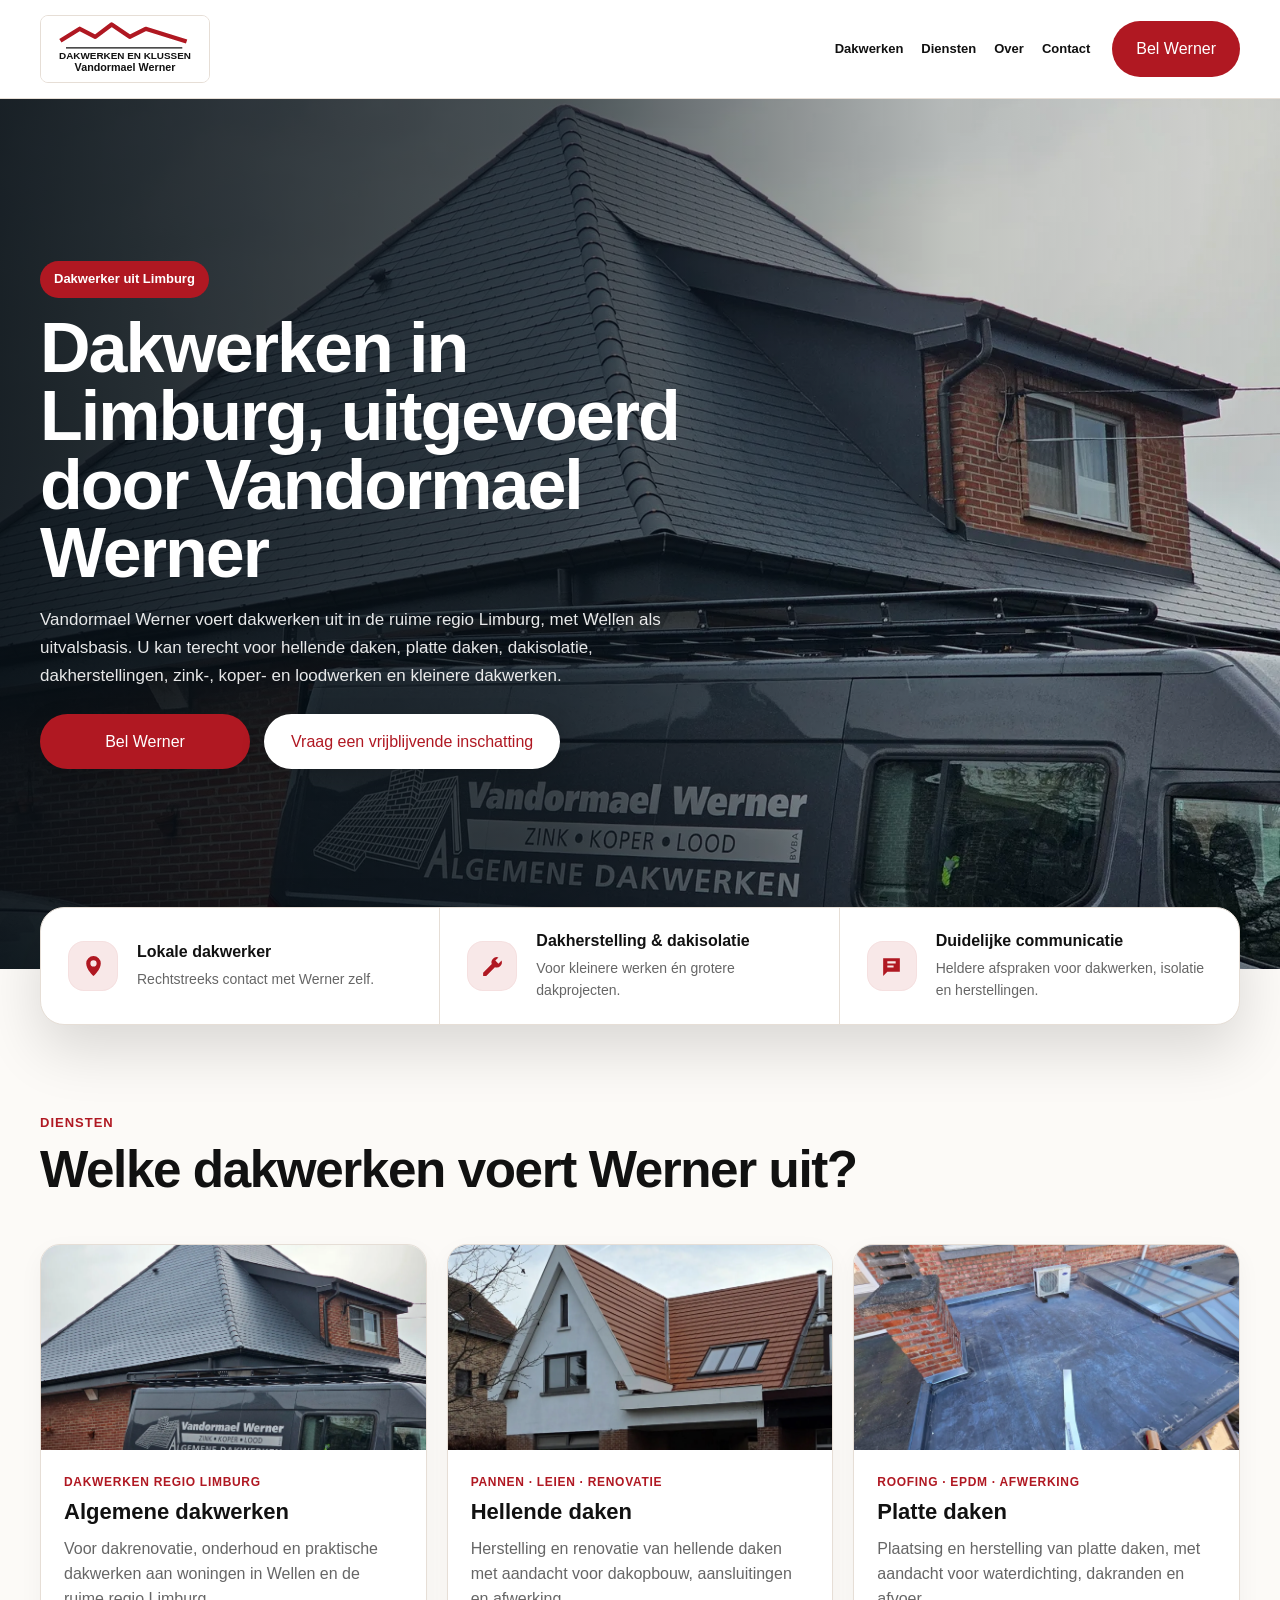
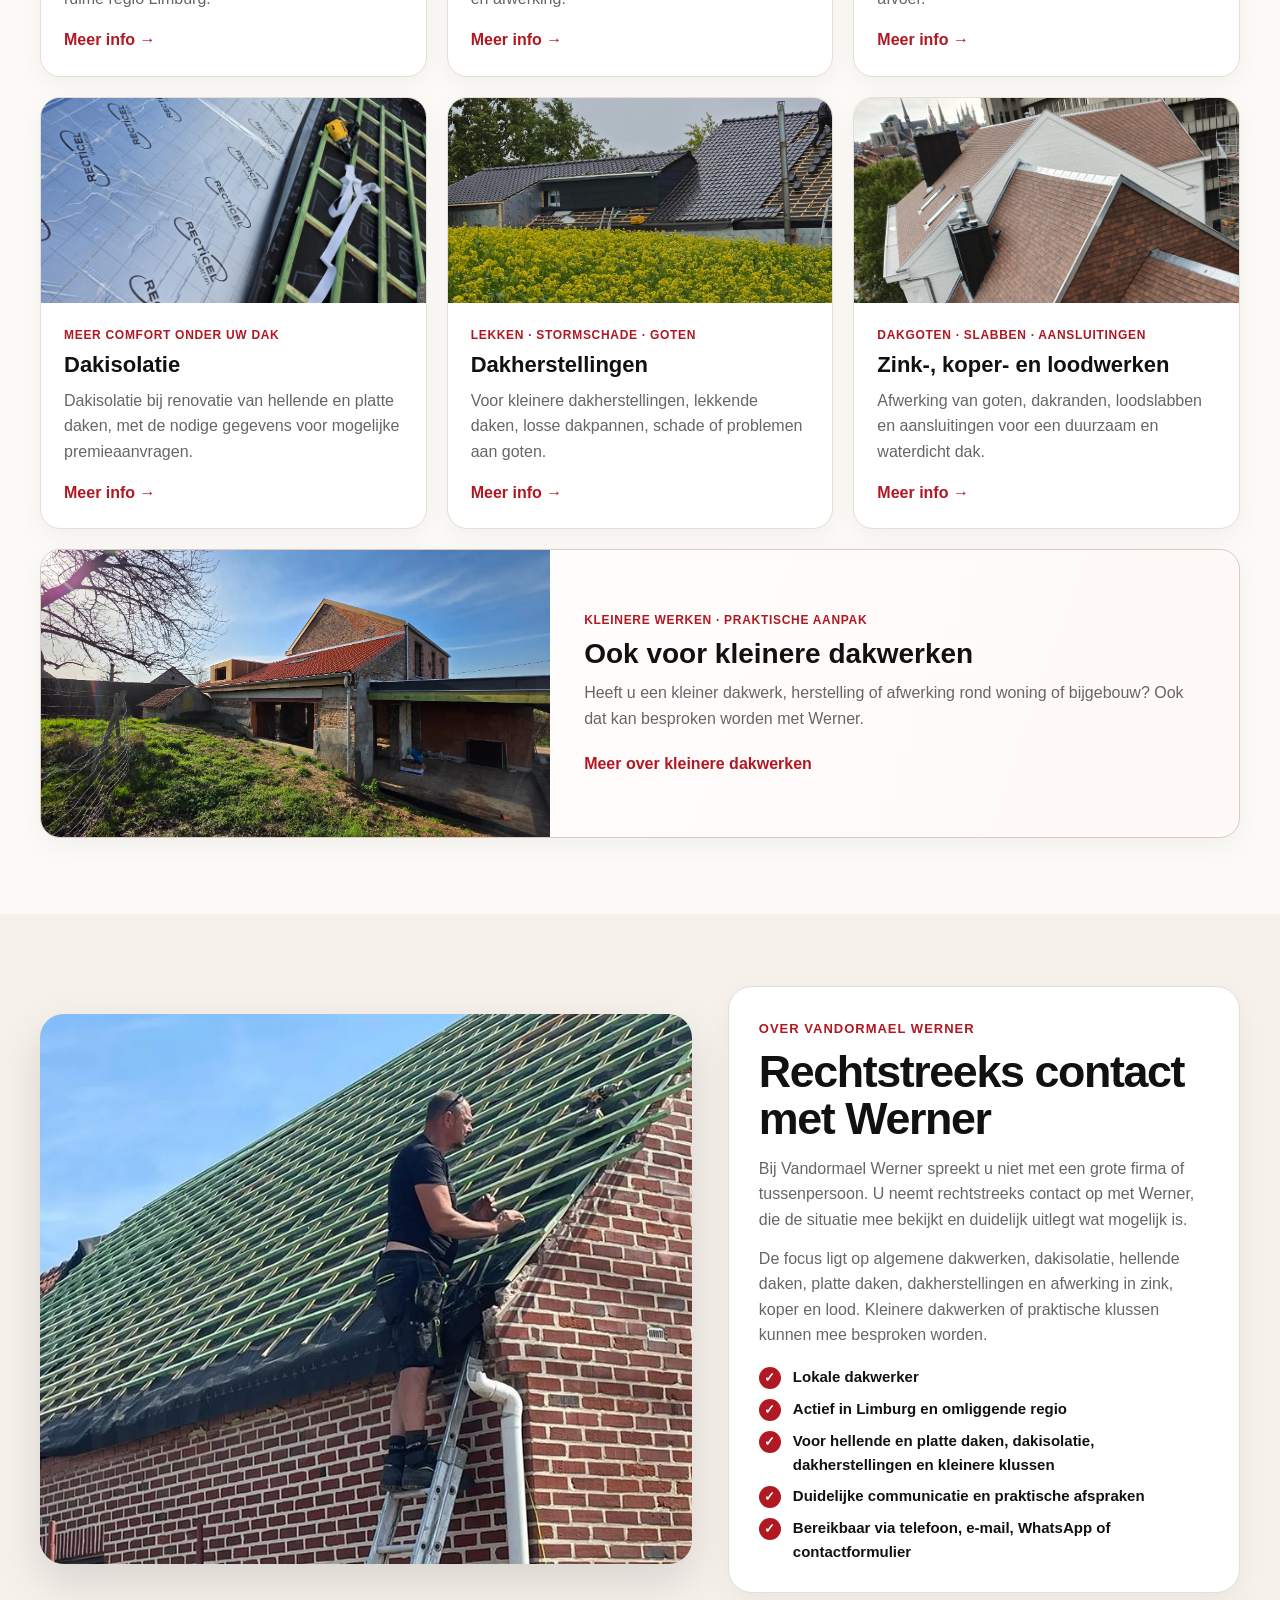
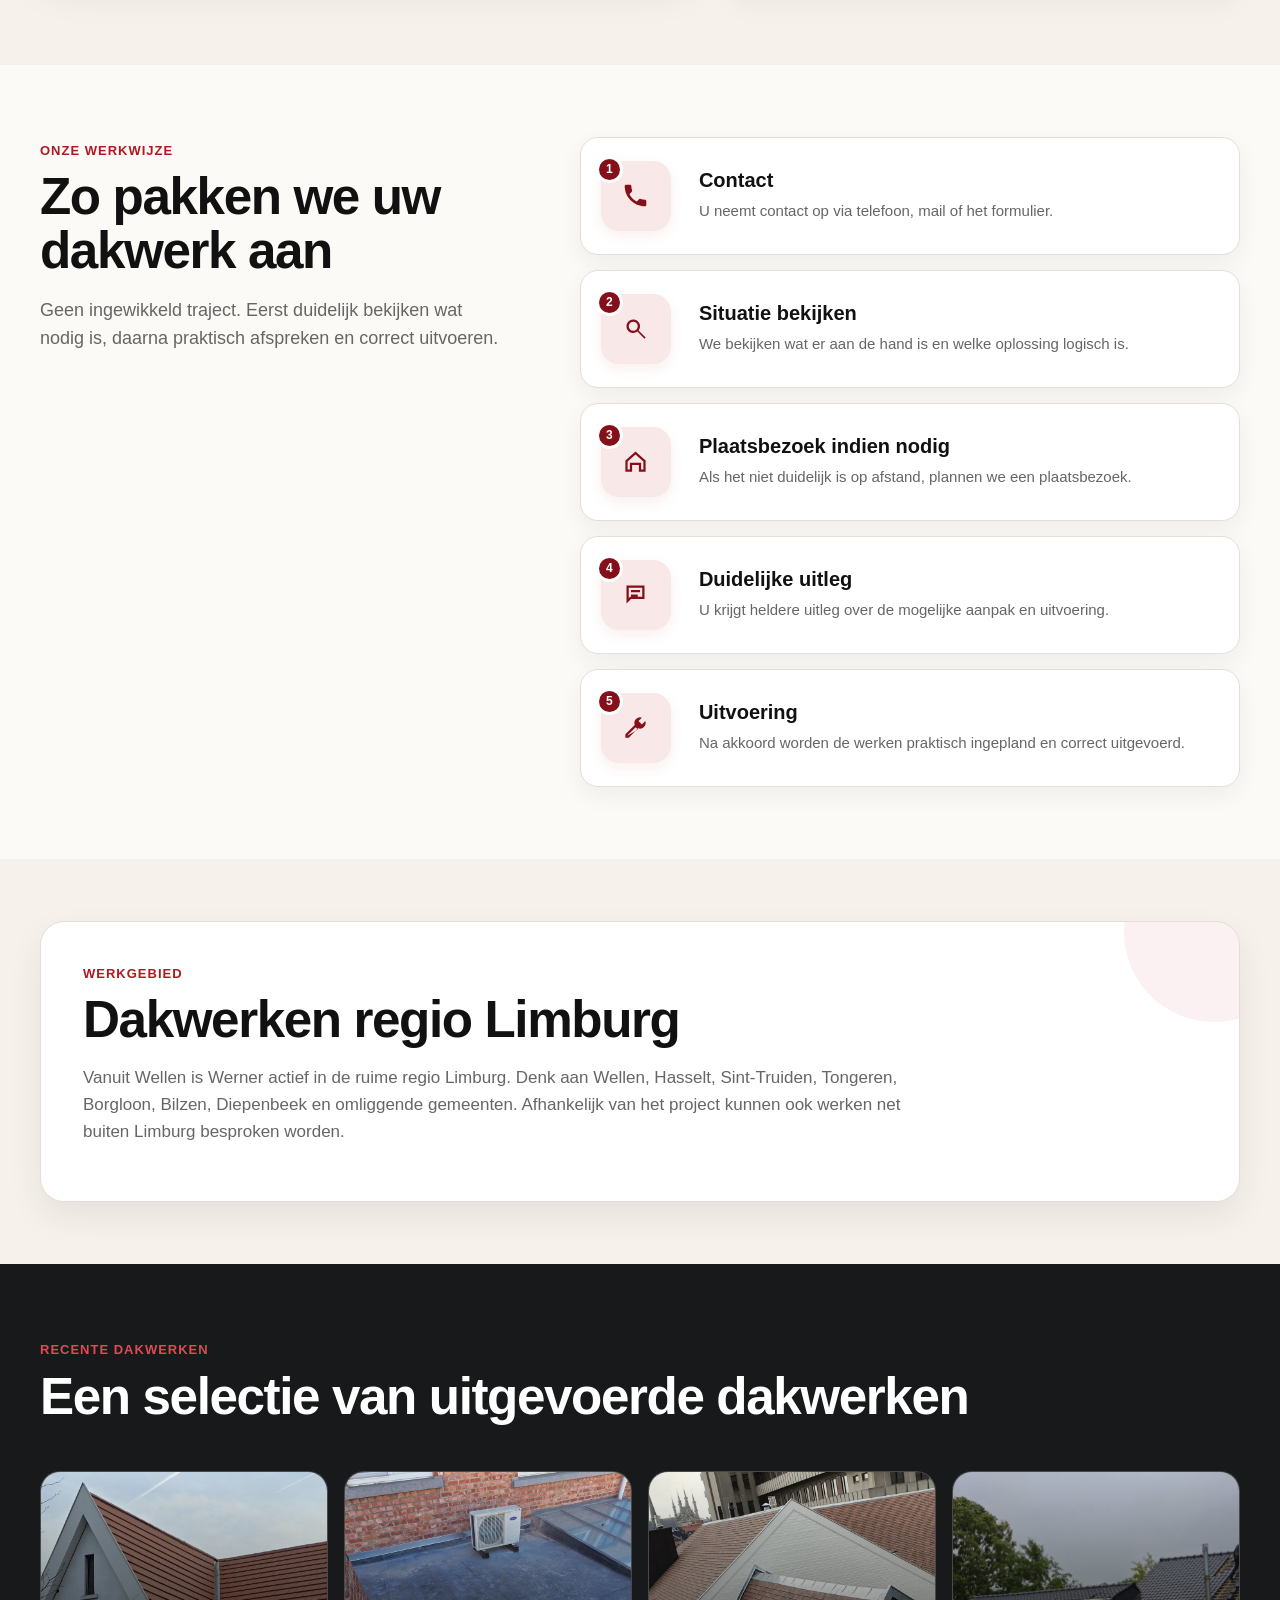
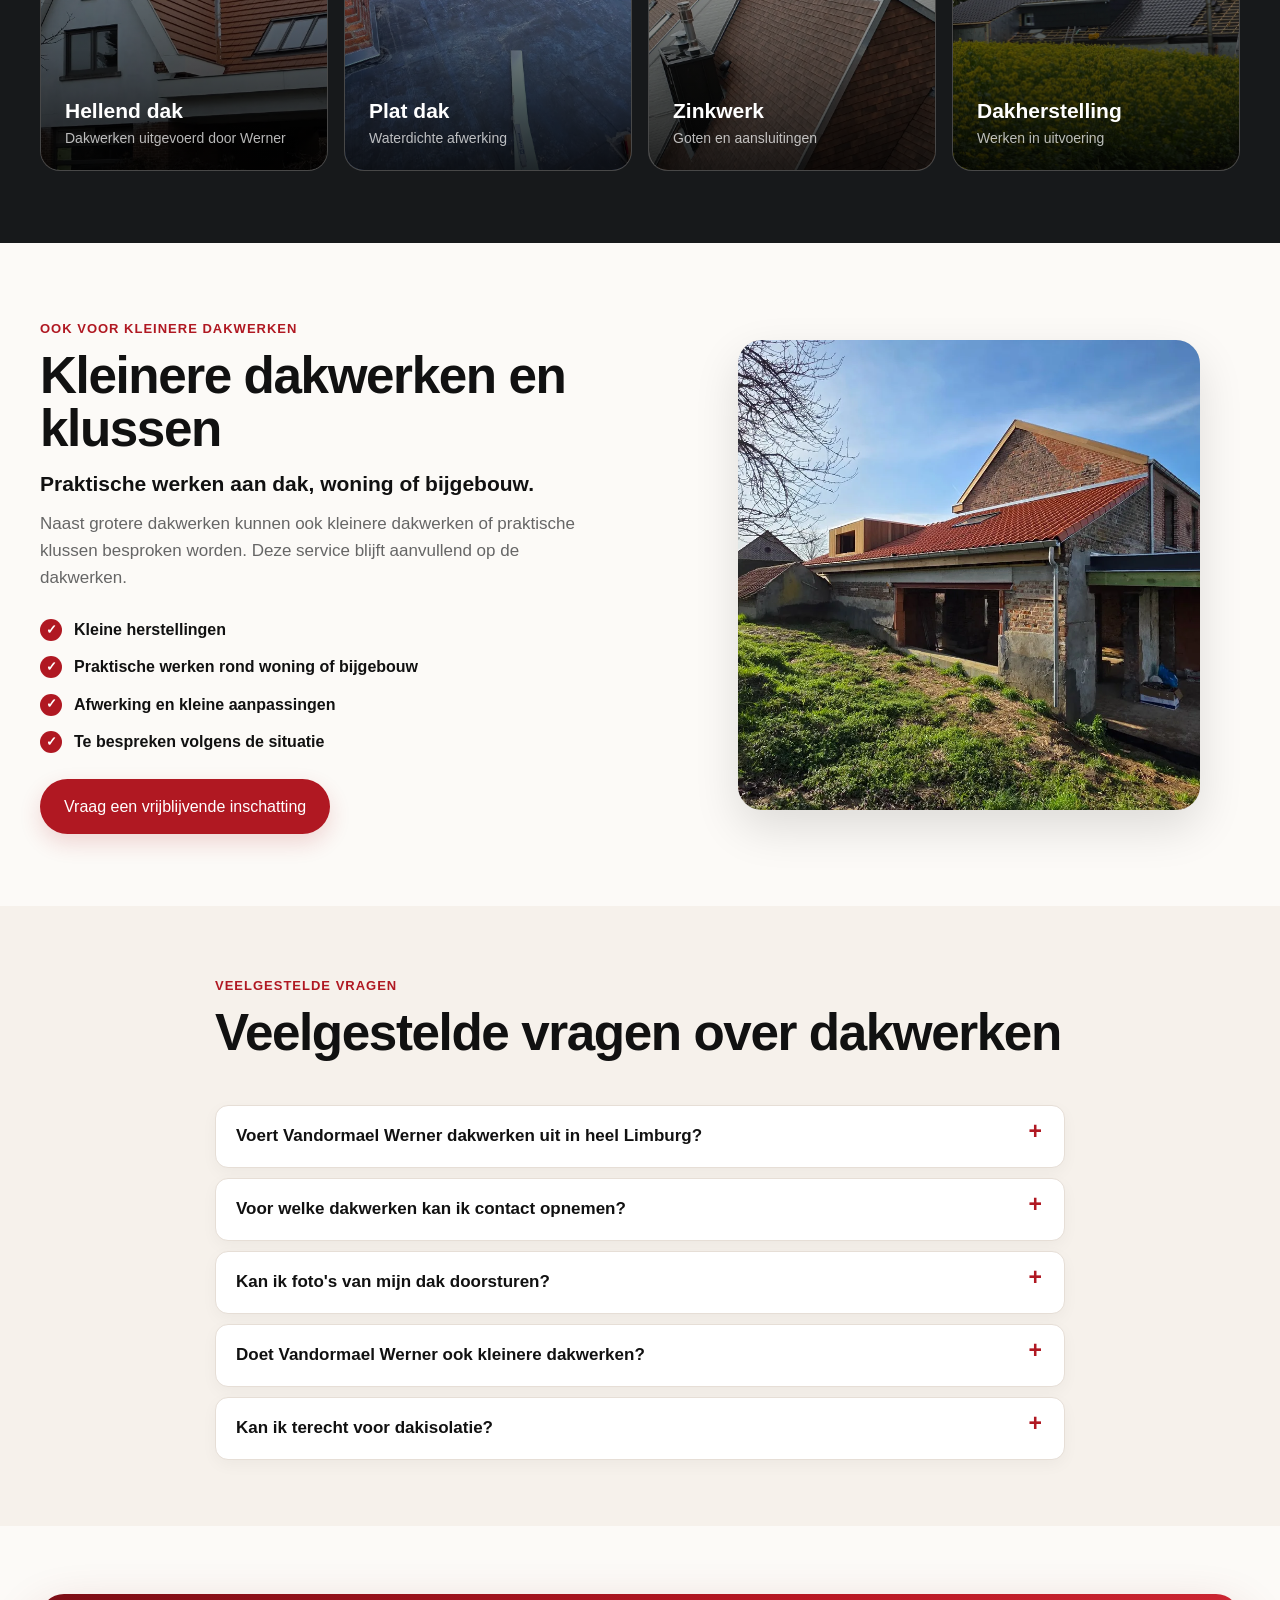
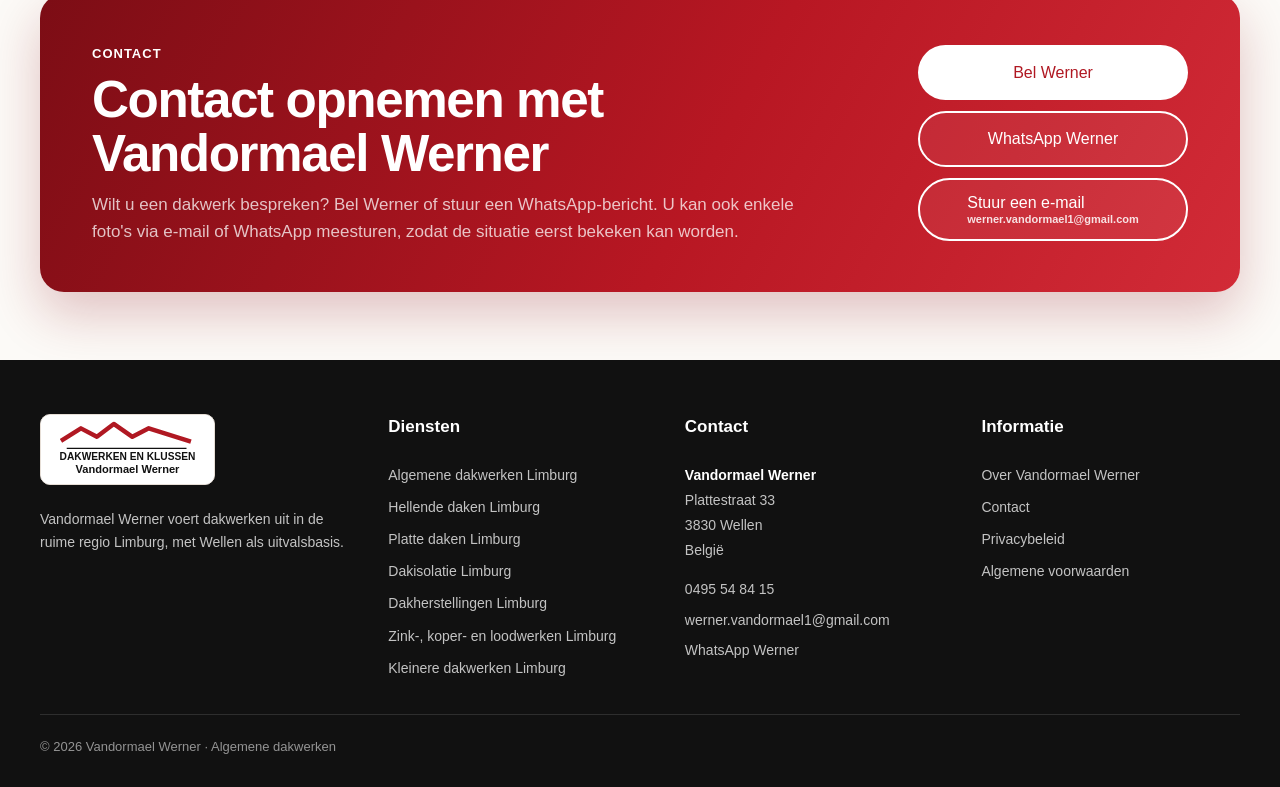
==== commit b9b81fb1: "Polish homepage service card and work area copy" ====
--- a/index.html
+++ b/index.html
@@ -1,9 +1,9 @@
 <!doctype html><html lang="nl-BE"><head><meta charset="utf-8"><meta name="viewport" content="width=device-width,initial-scale=1"><title>Dakwerker Limburg | Algemene dakwerken | Vandormael Werner</title><meta name="description" content="Vandormael Werner voert dakwerken uit in de ruime regio Limburg, met Wellen als uitvalsbasis. Voor hellende daken, platte daken, dakisolatie, dakherstellingen en zinkwerken."><meta name="robots" content="index,follow"><link rel="canonical" href="https://wernervandormael.be/"><meta property="og:type" content="website"><meta property="og:title" content="Dakwerker Limburg | Algemene dakwerken | Vandormael Werner"><meta property="og:description" content="Vandormael Werner voert dakwerken uit in de ruime regio Limburg, met Wellen als uitvalsbasis. Voor hellende daken, platte daken, dakisolatie, dakherstellingen en zinkwerken."><meta property="og:url" content="https://wernervandormael.be/"><meta property="og:image" content="https://wernervandormael.be/assets/images/optimized/dakwerker-limburg-bedrijfswagen-dakwerken.jpg"><meta name="twitter:card" content="summary_large_image"><meta name="twitter:title" content="Dakwerker Limburg | Algemene dakwerken | Vandormael Werner"><meta name="twitter:description" content="Vandormael Werner voert dakwerken uit in de ruime regio Limburg, met Wellen als uitvalsbasis. Voor hellende daken, platte daken, dakisolatie, dakherstellingen en zinkwerken."><meta name="twitter:image" content="https://wernervandormael.be/assets/images/optimized/dakwerker-limburg-bedrijfswagen-dakwerken.jpg"><meta name="theme-color" content="#b01822"><link rel="manifest" href="site.webmanifest"><link rel="stylesheet" href="assets/css/style.css"><script type="application/ld+json">{"@context":"https://schema.org","@graph":[{"@context":"https://schema.org","@type":"RoofingContractor","name":"Vandormael Werner","description":"Vandormael Werner voert dakwerken uit in de ruime regio Limburg, met Wellen als uitvalsbasis.","url":"https://wernervandormael.be/","telephone":"+32495548415","email":"werner.vandormael1@gmail.com","contactPoint":{"@type":"ContactPoint","telephone":"+32495548415","email":"werner.vandormael1@gmail.com","contactType":"customer service","areaServed":"BE","availableLanguage":"nl-BE"},"address":{"@type":"PostalAddress","streetAddress":"Plattestraat 33","postalCode":"3830","addressLocality":"Wellen","addressCountry":"BE"},"areaServed":["Limburg","Wellen"],"serviceType":["Algemene dakwerken","Hellende daken","Platte daken","Dakisolatie","Dakherstellingen","Zink-, koper- en loodwerken","Kleinere dakwerken"]},{"@type":"FAQPage","mainEntity":[{"@type":"Question","name":"Voert Vandormael Werner dakwerken uit in heel Limburg?","acceptedAnswer":{"@type":"Answer","text":"Vandormael Werner werkt vanuit Wellen en voert dakwerken uit in de ruime regio Limburg. Afhankelijk van het project zijn ook werken in omliggende gemeenten buiten Limburg mogelijk."}},{"@type":"Question","name":"Voor welke dakwerken kan ik contact opnemen?","acceptedAnswer":{"@type":"Answer","text":"U kan contact opnemen voor algemene dakwerken, hellende daken, platte daken, dakisolatie, dakherstellingen, zink-, koper- en loodwerken en kleinere dakwerken."}},{"@type":"Question","name":"Kan ik foto's van mijn dak doorsturen?","acceptedAnswer":{"@type":"Answer","text":"Ja, u kan foto's doorsturen zodat de situatie eerst bekeken kan worden. Indien nodig wordt daarna een plaatsbezoek ingepland."}},{"@type":"Question","name":"Doet Vandormael Werner ook kleinere dakwerken?","acceptedAnswer":{"@type":"Answer","text":"Ja, naast grotere dakwerken kan u ook contact opnemen voor kleinere dakwerken en klussen in en rond de woning."}},{"@type":"Question","name":"Kan ik terecht voor dakisolatie?","acceptedAnswer":{"@type":"Answer","text":"Ja, Vandormael Werner voert dakisolatiewerken uit als onderdeel van dakwerken of renovatie. Bij uitvoering kunnen de nodige factuurgegevens en documenten worden voorzien voor een mogelijke premieaanvraag."}}]}]}</script><script defer src="assets/js/main.js"></script></head><body><header><nav class="nav container" aria-label="Hoofdnavigatie"><a class="brand" href="./" aria-label="Vandormael Werner home"><img src="assets/images/vandormael-werner-logo.svg" alt="Vandormael Werner Dakwerken en Klussen" width="390" height="155"></a><button class="menu-toggle" aria-expanded="false" aria-controls="main-menu">Menu</button><div class="menu" id="main-menu"><a href="./">Dakwerken</a><details><summary>Diensten</summary><div class="dropdown"><a href="dakwerken/limburg/">Algemene dakwerken</a><a href="hellende-daken/limburg/">Hellende daken</a><a href="platte-daken/limburg/">Platte daken</a><a href="dakisolatie/limburg/">Dakisolatie</a><a href="dakherstellingen/limburg/">Dakherstellingen</a><a href="zinkwerken-koperwerken-loodwerken/limburg/">Zink-, koper- en loodwerken</a><a href="kleinere-dakwerken/limburg/">Kleinere dakwerken</a></div></details><a href="over-vandormael-werner/">Over</a><a href="contact/">Contact</a></div><a class="btn btn-red nav-call" href="tel:+32495548415">Bel Werner</a></nav></header><main class="home-page"><section class="hero home-hero"><div class="hero-bg"><picture><source srcset="assets/images/webp/dakwerker-limburg-bedrijfswagen-dakwerken.webp" type="image/webp"><img class="" src="assets/images/optimized/dakwerker-limburg-bedrijfswagen-dakwerken.jpg" alt="Vandormael Werner bedrijfswagen bij uitgevoerd dakwerk in Limburg" width="1200" height="800" fetchpriority="high" decoding="async"></picture></div><div class="container hero-inner"><span class="eyebrow">Dakwerker uit Limburg</span><h1>Dakwerken in Limburg, uitgevoerd door Vandormael Werner</h1><p>Vandormael Werner voert dakwerken uit in de ruime regio Limburg, met Wellen als uitvalsbasis. U kan terecht voor hellende daken, platte daken, dakisolatie, dakherstellingen, zink-, koper- en loodwerken en kleinere dakwerken.</p><div class="actions"><a class="btn btn-red" href="tel:+32495548415">Bel Werner</a><a class="btn btn-white" href="contact/">Vraag een vrijblijvende inschatting</a></div></div></section>
   <section class="trust"><div class="container premium-trust-grid"><article><span class="premium-trust-icon" aria-hidden="true"><svg viewBox="0 0 24 24" aria-hidden="true"><path d="M12 21s7-6.1 7-12A7 7 0 1 0 5 9c0 5.9 7 12 7 12zm0-9a3 3 0 1 1 0-6 3 3 0 0 1 0 6z"/></svg></span><div><strong>Lokale dakwerker</strong><p>Rechtstreeks contact met Werner zelf.</p></div></article><article><span class="premium-trust-icon" aria-hidden="true"><svg viewBox="0 0 24 24" aria-hidden="true"><path d="m14.7 6.3 3-3a5 5 0 0 0-6.4 6.4L3 18v3h3l8.3-8.3a5 5 0 0 0 6.4-6.4l-3 3-3-3z"/></svg></span><div><strong>Dakherstelling &amp; dakisolatie</strong><p>Voor kleinere werken én grotere dakprojecten.</p></div></article><article><span class="premium-trust-icon" aria-hidden="true"><svg viewBox="0 0 24 24" aria-hidden="true"><path d="M4 4h16v13H8l-4 4V4zm4 5h8V7H8v2zm0 4h6v-2H8v2z"/></svg></span><div><strong>Duidelijke communicatie</strong><p>Heldere afspraken voor dakwerken, isolatie en herstellingen.</p></div></article></div></section>
-  <section class="home-services-section" id="diensten"><div class="container"><div class="section-head"><div><span class="kicker">Diensten</span><h2>Welke dakwerken voert Werner uit?</h2></div></div><div class="service-grid"><a class="service-card" href="dakwerken/limburg/"><picture><source srcset="assets/images/webp/dakwerker-limburg-bedrijfswagen-dakwerken.webp" type="image/webp"><img class="" src="assets/images/optimized/dakwerker-limburg-bedrijfswagen-dakwerken.jpg" alt="Dakwerken uitgevoerd door Vandormael Werner in Limburg" width="1200" height="800" loading="lazy" decoding="async"></picture><div><span>Dakwerken regio Limburg</span><h3>Algemene dakwerken</h3><p>Voor dakrenovatie, onderhoud en praktische dakwerken aan woningen in Wellen en de ruime regio Limburg.</p><b>Meer info →</b></div></a><a class="service-card" href="hellende-daken/limburg/"><picture><source srcset="assets/images/webp/hellend-dak-vandormael-werner-limburg.webp" type="image/webp"><img class="" src="assets/images/optimized/hellend-dak-vandormael-werner-limburg.jpg" alt="Hellend dak uitgevoerd door Vandormael Werner in Limburg" width="1200" height="800" loading="lazy" decoding="async"></picture><div><span>Pannen · leien · renovatie</span><h3>Hellende daken</h3><p>Herstelling en renovatie van hellende daken met aandacht voor dakopbouw, aansluitingen en afwerking.</p><b>Meer info →</b></div></a><a class="service-card" href="platte-daken/limburg/"><picture><source srcset="assets/images/webp/plat-dak-roofing-epdm-vandormael-werner.webp" type="image/webp"><img class="" src="assets/images/optimized/plat-dak-roofing-epdm-vandormael-werner.jpg" alt="Plat dak met roofing of EPDM-afwerking door Vandormael Werner" width="1200" height="800" loading="lazy" decoding="async"></picture><div><span>Roofing · EPDM · afwerking</span><h3>Platte daken</h3><p>Plaatsing en herstelling van platte daken, met aandacht voor waterdichting, dakranden en afvoer.</p><b>Meer info →</b></div></a><a class="service-card" href="dakisolatie/limburg/"><picture><source srcset="assets/images/webp/dakisolatie-hellend-dak-limburg.webp" type="image/webp"><img class="" src="assets/images/optimized/dakisolatie-hellend-dak-limburg.jpg" alt="Dakisolatie bij renovatie van een hellend dak in Limburg" width="1200" height="800" loading="lazy" decoding="async"></picture><div><span>Meer comfort onder uw dak</span><h3>Dakisolatie</h3><p>Dakisolatie bij renovatie van hellende en platte daken, met de nodige gegevens voor mogelijke premieaanvragen.</p><b>Meer info →</b></div></a><a class="service-card" href="dakherstellingen/limburg/"><picture><source srcset="assets/images/webp/dakherstelling-regio-limburg.webp" type="image/webp"><img class="" src="assets/images/optimized/dakherstelling-regio-limburg.jpg" alt="Dakherstelling aan hellend dak in regio Limburg" width="1200" height="800" loading="lazy" decoding="async"></picture><div><span>Lekken · stormschade · goten</span><h3>Dakherstellingen</h3><p>Voor kleinere dakherstellingen, lekkende daken, losse dakpannen, schade of problemen aan goten.</p><b>Meer info →</b></div></a><a class="service-card" href="zinkwerken-koperwerken-loodwerken/limburg/"><picture><source srcset="assets/images/webp/zinkwerken-dakgoot-limburg.webp" type="image/webp"><img class="" src="assets/images/optimized/zinkwerken-dakgoot-limburg.jpg" alt="Zinkwerk en dakgoot bij dakrenovatie in Limburg" width="1200" height="800" loading="lazy" decoding="async"></picture><div><span>Dakgoten · slabben · aansluitingen</span><h3>Zink-, koper- en loodwerken</h3><p>Afwerking van goten, dakranden, loodslabben en aansluitingen voor een duurzaam en waterdicht dak.</p><b>Meer info →</b></div></a><a class="service-card" href="kleinere-dakwerken/limburg/"><picture><source srcset="assets/images/webp/kleinere-dakwerken-klussen-vandormael-werner.webp" type="image/webp"><img class="" src="assets/images/optimized/kleinere-dakwerken-klussen-vandormael-werner.jpg" alt="Kleinere dakwerken en afwerking aan woning door Vandormael Werner" width="1200" height="800" loading="lazy" decoding="async"></picture><div><span>Kleinere werken · praktische aanpak</span><h3>Kleinere dakwerken</h3><p>Voor kleinere dakwerken, afwerking en praktische werken rond dak, woning of bijgebouw.</p><b>Meer info →</b></div></a></div></div></section>
-  <section class="soft home-about-section"><div class="container split about-section"><div class="photo"><picture><source srcset="assets/images/webp/werner-vandormael-dakwerker-limburg.webp" type="image/webp"><img class="" src="assets/images/optimized/werner-vandormael-dakwerker-limburg.jpg" alt="Werner Vandormael aan het werk als dakwerker in Limburg" width="1200" height="800" loading="lazy" decoding="async"></picture></div><div class="home-about-copy"><span class="kicker">Over Vandormael Werner</span><h2>Rechtstreeks contact met een lokale dakwerker uit Limburg.</h2><p>Bij Vandormael Werner spreekt u niet met een grote firma of tussenpersoon. U neemt rechtstreeks contact op met Werner, die de situatie mee bekijkt en duidelijk uitlegt wat mogelijk is.</p><p>De focus ligt op algemene dakwerken, dakisolatie, hellende daken, platte daken, dakherstellingen en afwerking in zink, koper en lood. Kleinere dakwerken of praktische klussen kunnen mee besproken worden.</p><ul class="checks"><li>Lokale dakwerker</li><li>Actief in Limburg en omliggende regio</li><li>Voor hellende en platte daken, dakisolatie, dakherstellingen en kleinere klussen</li><li>Duidelijke communicatie en praktische afspraken</li><li>Bereikbaar via telefoon, e-mail, WhatsApp of contactformulier</li></ul></div></div></section>
+  <section class="home-services-section" id="diensten"><div class="container"><div class="section-head"><div><span class="kicker">Diensten</span><h2>Welke dakwerken voert Werner uit?</h2></div></div><div class="service-grid"><a class="service-card" href="dakwerken/limburg/"><picture><source srcset="assets/images/webp/dakwerker-limburg-bedrijfswagen-dakwerken.webp" type="image/webp"><img class="" src="assets/images/optimized/dakwerker-limburg-bedrijfswagen-dakwerken.jpg" alt="Dakwerken uitgevoerd door Vandormael Werner in Limburg" width="1200" height="800" loading="lazy" decoding="async"></picture><div><span>Dakwerken regio Limburg</span><h3>Algemene dakwerken</h3><p>Voor dakrenovatie, onderhoud en praktische dakwerken aan woningen in Wellen en de ruime regio Limburg.</p><b>Meer info →</b></div></a><a class="service-card" href="hellende-daken/limburg/"><picture><source srcset="assets/images/webp/hellend-dak-vandormael-werner-limburg.webp" type="image/webp"><img class="" src="assets/images/optimized/hellend-dak-vandormael-werner-limburg.jpg" alt="Hellend dak uitgevoerd door Vandormael Werner in Limburg" width="1200" height="800" loading="lazy" decoding="async"></picture><div><span>Pannen · leien · renovatie</span><h3>Hellende daken</h3><p>Herstelling en renovatie van hellende daken met aandacht voor dakopbouw, aansluitingen en afwerking.</p><b>Meer info →</b></div></a><a class="service-card" href="platte-daken/limburg/"><picture><source srcset="assets/images/webp/plat-dak-roofing-epdm-vandormael-werner.webp" type="image/webp"><img class="" src="assets/images/optimized/plat-dak-roofing-epdm-vandormael-werner.jpg" alt="Plat dak met roofing of EPDM-afwerking door Vandormael Werner" width="1200" height="800" loading="lazy" decoding="async"></picture><div><span>Roofing · EPDM · afwerking</span><h3>Platte daken</h3><p>Plaatsing en herstelling van platte daken, met aandacht voor waterdichting, dakranden en afvoer.</p><b>Meer info →</b></div></a><a class="service-card" href="dakisolatie/limburg/"><picture><source srcset="assets/images/webp/dakisolatie-hellend-dak-limburg.webp" type="image/webp"><img class="" src="assets/images/optimized/dakisolatie-hellend-dak-limburg.jpg" alt="Dakisolatie bij renovatie van een hellend dak in Limburg" width="1200" height="800" loading="lazy" decoding="async"></picture><div><span>Meer comfort onder uw dak</span><h3>Dakisolatie</h3><p>Dakisolatie bij renovatie van hellende en platte daken, met de nodige gegevens voor mogelijke premieaanvragen.</p><b>Meer info →</b></div></a><a class="service-card" href="dakherstellingen/limburg/"><picture><source srcset="assets/images/webp/dakherstelling-regio-limburg.webp" type="image/webp"><img class="" src="assets/images/optimized/dakherstelling-regio-limburg.jpg" alt="Dakherstelling aan hellend dak in regio Limburg" width="1200" height="800" loading="lazy" decoding="async"></picture><div><span>Lekken · stormschade · goten</span><h3>Dakherstellingen</h3><p>Voor kleinere dakherstellingen, lekkende daken, losse dakpannen, schade of problemen aan goten.</p><b>Meer info →</b></div></a><a class="service-card" href="zinkwerken-koperwerken-loodwerken/limburg/"><picture><source srcset="assets/images/webp/zinkwerken-dakgoot-limburg.webp" type="image/webp"><img class="" src="assets/images/optimized/zinkwerken-dakgoot-limburg.jpg" alt="Zinkwerk en dakgoot bij dakrenovatie in Limburg" width="1200" height="800" loading="lazy" decoding="async"></picture><div><span>Dakgoten · slabben · aansluitingen</span><h3>Zink-, koper- en loodwerken</h3><p>Afwerking van goten, dakranden, loodslabben en aansluitingen voor een duurzaam en waterdicht dak.</p><b>Meer info →</b></div></a><a class="service-card service-card-highlight" href="kleinere-dakwerken/limburg/"><picture><source srcset="assets/images/webp/kleinere-dakwerken-klussen-vandormael-werner.webp" type="image/webp"><img class="" src="assets/images/optimized/kleinere-dakwerken-klussen-vandormael-werner.jpg" alt="Kleinere dakwerken en afwerking aan woning door Vandormael Werner" width="1200" height="800" loading="lazy" decoding="async"></picture><div><span>Kleinere werken · praktische aanpak</span><h3>Ook voor kleinere dakwerken</h3><p>Heeft u een kleiner dakwerk, herstelling of afwerking rond woning of bijgebouw? Ook dat kan besproken worden met Werner.</p><b>Meer over kleinere dakwerken</b></div></a></div></div></section>
+  <section class="soft home-about-section"><div class="container split about-section"><div class="photo"><picture><source srcset="assets/images/webp/werner-vandormael-dakwerker-limburg.webp" type="image/webp"><img class="" src="assets/images/optimized/werner-vandormael-dakwerker-limburg.jpg" alt="Werner Vandormael aan het werk als dakwerker in Limburg" width="1200" height="800" loading="lazy" decoding="async"></picture></div><div class="home-about-copy"><span class="kicker">Over Vandormael Werner</span><h2>Rechtstreeks contact met Werner</h2><p>Bij Vandormael Werner spreekt u niet met een grote firma of tussenpersoon. U neemt rechtstreeks contact op met Werner, die de situatie mee bekijkt en duidelijk uitlegt wat mogelijk is.</p><p>De focus ligt op algemene dakwerken, dakisolatie, hellende daken, platte daken, dakherstellingen en afwerking in zink, koper en lood. Kleinere dakwerken of praktische klussen kunnen mee besproken worden.</p><ul class="checks"><li>Lokale dakwerker</li><li>Actief in Limburg en omliggende regio</li><li>Voor hellende en platte daken, dakisolatie, dakherstellingen en kleinere klussen</li><li>Duidelijke communicatie en praktische afspraken</li><li>Bereikbaar via telefoon, e-mail, WhatsApp of contactformulier</li></ul></div></div></section>
   <section class="home-process-section"><div class="container process-pro"><div class="process-intro"><span class="kicker">Onze werkwijze</span><h2>Zo pakken we uw dakwerk aan</h2><p>Geen ingewikkeld traject. Eerst duidelijk bekijken wat nodig is, daarna praktisch afspreken en correct uitvoeren.</p></div><div class="process-panel"><div class="process-line"></div><article class="process-step"><div class="process-badge"><span>1</span><svg viewBox="0 0 24 24" aria-hidden="true"><path d="M6.6 10.8c1.4 2.8 3.8 5.2 6.6 6.6l2.2-2.2c.3-.3.8-.4 1.2-.2 1.2.4 2.5.7 3.8.7.7 0 1.2.5 1.2 1.2v3.5c0 .7-.5 1.2-1.2 1.2C10.5 21.6 2.4 13.5 2.4 3.6c0-.7.5-1.2 1.2-1.2h3.5c.7 0 1.2.5 1.2 1.2 0 1.3.2 2.6.7 3.8.1.4 0 .9-.3 1.2z"/></svg></div><div><h3>Contact</h3><p>U neemt contact op via telefoon, mail of het formulier.</p></div></article><article class="process-step"><div class="process-badge"><span>2</span><svg viewBox="0 0 24 24" aria-hidden="true"><path d="M10 4a6 6 0 1 0 3.7 10.7L20 21l1-1-6.3-6.3A6 6 0 0 0 10 4zm0 2a4 4 0 1 1 0 8 4 4 0 0 1 0-8z"/></svg></div><div><h3>Situatie bekijken</h3><p>We bekijken wat er aan de hand is en welke oplossing logisch is.</p></div></article><article class="process-step"><div class="process-badge"><span>3</span><svg viewBox="0 0 24 24" aria-hidden="true"><path d="M3 11 12 3l9 8v10h-6v-6H9v6H3zm2 .9V19h2v-6h10v6h2v-7.1l-7-6.2z"/></svg></div><div><h3>Plaatsbezoek indien nodig</h3><p>Als het niet duidelijk is op afstand, plannen we een plaatsbezoek.</p></div></article><article class="process-step"><div class="process-badge"><span>4</span><svg viewBox="0 0 24 24" aria-hidden="true"><path d="M4 4h16v12H8l-4 4zm2 2v9.2L7.2 14H18V6zm2 2h8v2H8zm0 4h6v2H8z"/></svg></div><div><h3>Duidelijke uitleg</h3><p>U krijgt heldere uitleg over de mogelijke aanpak en uitvoering.</p></div></article><article class="process-step"><div class="process-badge"><span>5</span><svg viewBox="0 0 24 24" aria-hidden="true"><path d="m14.7 6.3 3-3a5 5 0 0 0-6.4 6.4L3 18v3h3l8.3-8.3a5 5 0 0 0 6.4-6.4l-3 3zM5.2 19H5v-.2l7.1-7.1.2.2 1.8 1.8z"/></svg></div><div><h3>Uitvoering</h3><p>Na akkoord worden de werken praktisch ingepland en correct uitgevoerd.</p></div></article></div></div></section>
-  <section class="soft home-area-section"><div class="container area"><span class="kicker">Werkgebied</span><h2>Dakwerken regio Limburg</h2><p>Vandormael Werner werkt vanuit Wellen en voert dakwerken uit in de ruime regio Limburg. Afhankelijk van het project zijn ook werken in omliggende gemeenten buiten Limburg mogelijk.</p><p>Onder meer in de regio Wellen, Hasselt, Sint-Truiden, Tongeren, Borgloon, Bilzen, Diepenbeek en omliggende gemeenten.</p></div></section>
+  <section class="soft home-area-section"><div class="container area"><span class="kicker">Werkgebied</span><h2>Dakwerken regio Limburg</h2><p>Vanuit Wellen is Werner actief in de ruime regio Limburg. Denk aan Wellen, Hasselt, Sint-Truiden, Tongeren, Borgloon, Bilzen, Diepenbeek en omliggende gemeenten. Afhankelijk van het project kunnen ook werken net buiten Limburg besproken worden.</p></div></section>
   <section class="dark work-showcase"><div class="container"><div class="section-head"><div><span class="kicker">Recente dakwerken</span><h2>Een selectie van uitgevoerde dakwerken</h2></div></div><div class="project-grid"><a class="project" href="hellende-daken/limburg/"><picture><source srcset="assets/images/webp/hellend-dak-vandormael-werner-limburg.webp" type="image/webp"><img class="" src="assets/images/optimized/hellend-dak-vandormael-werner-limburg.jpg" alt="Hellend dak uitgevoerd door Vandormael Werner in Limburg" width="1200" height="800" loading="lazy" decoding="async"></picture><span><strong>Hellend dak</strong><small>Dakwerken uitgevoerd door Werner</small></span></a><a class="project" href="platte-daken/limburg/"><picture><source srcset="assets/images/webp/plat-dak-roofing-epdm-vandormael-werner.webp" type="image/webp"><img class="" src="assets/images/optimized/plat-dak-roofing-epdm-vandormael-werner.jpg" alt="Plat dak met roofing of EPDM-afwerking door Vandormael Werner" width="1200" height="800" loading="lazy" decoding="async"></picture><span><strong>Plat dak</strong><small>Waterdichte afwerking</small></span></a><a class="project" href="zinkwerken-koperwerken-loodwerken/limburg/"><picture><source srcset="assets/images/webp/zinkwerken-dakgoot-limburg.webp" type="image/webp"><img class="" src="assets/images/optimized/zinkwerken-dakgoot-limburg.jpg" alt="Zinkwerk en dakgoot bij dakrenovatie in Limburg" width="1200" height="800" loading="lazy" decoding="async"></picture><span><strong>Zinkwerk</strong><small>Goten en aansluitingen</small></span></a><a class="project" href="dakherstellingen/limburg/"><picture><source srcset="assets/images/webp/dakherstelling-regio-limburg.webp" type="image/webp"><img class="" src="assets/images/optimized/dakherstelling-regio-limburg.jpg" alt="Dakherstelling aan hellend dak in regio Limburg" width="1200" height="800" loading="lazy" decoding="async"></picture><span><strong>Dakherstelling</strong><small>Werken in uitvoering</small></span></a></div></div></section>
-  <section class="home-smaller-section"><div class="container split smaller-works"><div><span class="kicker">Extra dienstpagina</span><h2>Kleinere dakwerken en klussen</h2><h3>Praktische werken aan dak, woning of bijgebouw.</h3><p>Naast grotere dakwerken kunnen ook kleinere dakwerken of praktische klussen besproken worden. Deze service blijft aanvullend op de dakwerken.</p><ul class="checks"><li>Kleine herstellingen</li><li>Praktische werken rond woning of bijgebouw</li><li>Afwerking en kleine aanpassingen</li><li>Te bespreken volgens de situatie</li></ul><a class="btn btn-red" href="contact/">Vraag een vrijblijvende inschatting</a></div><figure class="photo"><picture><source srcset="assets/images/webp/kleinere-dakwerken-klussen-vandormael-werner.webp" type="image/webp"><img class="" src="assets/images/optimized/kleinere-dakwerken-klussen-vandormael-werner.jpg" alt="Kleinere dakwerken en afwerking aan woning door Vandormael Werner" width="1200" height="800" loading="lazy" decoding="async"></picture></figure></div></section>
+  <section class="home-smaller-section"><div class="container split smaller-works"><div><span class="kicker">Ook voor kleinere dakwerken</span><h2>Kleinere dakwerken en klussen</h2><h3>Praktische werken aan dak, woning of bijgebouw.</h3><p>Naast grotere dakwerken kunnen ook kleinere dakwerken of praktische klussen besproken worden. Deze service blijft aanvullend op de dakwerken.</p><ul class="checks"><li>Kleine herstellingen</li><li>Praktische werken rond woning of bijgebouw</li><li>Afwerking en kleine aanpassingen</li><li>Te bespreken volgens de situatie</li></ul><a class="btn btn-red" href="contact/">Vraag een vrijblijvende inschatting</a></div><figure class="photo"><picture><source srcset="assets/images/webp/kleinere-dakwerken-klussen-vandormael-werner.webp" type="image/webp"><img class="" src="assets/images/optimized/kleinere-dakwerken-klussen-vandormael-werner.jpg" alt="Kleinere dakwerken en afwerking aan woning door Vandormael Werner" width="1200" height="800" loading="lazy" decoding="async"></picture></figure></div></section>
   <section class="soft home-faq-section"><div class="container narrow"><div class="section-head"><div><span class="kicker">Veelgestelde vragen</span><h2>Veelgestelde vragen over dakwerken</h2></div></div><div class="faq"><details><summary>Voert Vandormael Werner dakwerken uit in heel Limburg?</summary><p>Vandormael Werner werkt vanuit Wellen en voert dakwerken uit in de ruime regio Limburg. Afhankelijk van het project zijn ook werken in omliggende gemeenten buiten Limburg mogelijk.</p></details><details><summary>Voor welke dakwerken kan ik contact opnemen?</summary><p>U kan contact opnemen voor algemene dakwerken, hellende daken, platte daken, dakisolatie, dakherstellingen, zink-, koper- en loodwerken en kleinere dakwerken.</p></details><details><summary>Kan ik foto's van mijn dak doorsturen?</summary><p>Ja, u kan foto's doorsturen zodat de situatie eerst bekeken kan worden. Indien nodig wordt daarna een plaatsbezoek ingepland.</p></details><details><summary>Doet Vandormael Werner ook kleinere dakwerken?</summary><p>Ja, naast grotere dakwerken kan u ook contact opnemen voor kleinere dakwerken en klussen in en rond de woning.</p></details><details><summary>Kan ik terecht voor dakisolatie?</summary><p>Ja, Vandormael Werner voert dakisolatiewerken uit als onderdeel van dakwerken of renovatie. Bij uitvoering kunnen de nodige factuurgegevens en documenten worden voorzien voor een mogelijke premieaanvraag.</p></details></div></div></section><section class="dark home-contact" id="contact"><div class="container home-contact-inner home-final-cta"><div><span class="kicker">Contact</span><h2>Contact opnemen met Vandormael Werner</h2><p>Wilt u een dakwerk bespreken? Bel Werner of stuur een WhatsApp-bericht. U kan ook enkele foto's via e-mail of WhatsApp meesturen, zodat de situatie eerst bekeken kan worden.</p></div><div class="cta-actions"><a class="btn btn-white" href="tel:+32495548415">Bel Werner</a><a class="btn btn-outline-light" href="https://wa.me/32495548415?text=Dag%20Werner%2C%20ik%20heb%20een%20vraag%20over%20dakwerken." target="_blank" rel="noopener">WhatsApp Werner</a><a class="btn btn-outline-light visible-email-cta" href="mailto:werner.vandormael1@gmail.com"><span>Stuur een e-mail</span><small>werner.vandormael1@gmail.com</small></a></div></div></section></main><footer><div class="footer-grid container"><div><a class="brand brand-footer" href="./"><img src="assets/images/vandormael-werner-logo.svg" alt="Vandormael Werner Dakwerken en Klussen" width="390" height="155"></a><p>Vandormael Werner voert dakwerken uit in de ruime regio Limburg, met Wellen als uitvalsbasis.</p></div><div><h2>Diensten</h2><a href="dakwerken/limburg/">Algemene dakwerken Limburg</a><a href="hellende-daken/limburg/">Hellende daken Limburg</a><a href="platte-daken/limburg/">Platte daken Limburg</a><a href="dakisolatie/limburg/">Dakisolatie Limburg</a><a href="dakherstellingen/limburg/">Dakherstellingen Limburg</a><a href="zinkwerken-koperwerken-loodwerken/limburg/">Zink-, koper- en loodwerken Limburg</a><a href="kleinere-dakwerken/limburg/">Kleinere dakwerken Limburg</a></div><div><h2>Contact</h2><address class="footer-contact"><strong>Vandormael Werner</strong><span>Plattestraat 33</span><span>3830 Wellen</span><span>België</span></address><div class="footer-contact-links"><a href="tel:+32495548415">0495 54 84 15</a><a href="mailto:werner.vandormael1@gmail.com">werner.vandormael1@gmail.com</a><a href="https://wa.me/32495548415?text=Dag%20Werner%2C%20ik%20heb%20een%20vraag%20over%20dakwerken." target="_blank" rel="noopener">WhatsApp Werner</a></div></div><div><h2>Informatie</h2><a href="over-vandormael-werner/">Over Vandormael Werner</a><a href="contact/">Contact</a><a href="privacybeleid/">Privacybeleid</a><a href="algemene-voorwaarden/">Algemene voorwaarden</a></div></div><div class="copy container">© 2026 Vandormael Werner · Algemene dakwerken</div></footer><a class="mobile-call btn btn-red" href="tel:+32495548415">Bel Werner</a></body></html>
--- a/assets/css/style.css
+++ b/assets/css/style.css
@@ -31,10 +31,10 @@
 
 /* Homepage-only harmonization with the approved premium service-page pattern. */
 .home-page{background:#fcfaf7}.home-page .home-hero{isolation:isolate;min-height:620px}.home-page .home-hero .hero-bg img{object-position:center 48%}.home-page .home-hero:after{background:linear-gradient(90deg,rgba(7,15,21,.91) 0%,rgba(7,15,21,.7) 44%,rgba(7,15,21,.24) 74%,rgba(7,15,21,.08) 100%)}.home-page .home-hero .hero-inner{padding:70px 0 108px}.home-page .home-hero h1{max-width:690px;font-size:clamp(46px,5.7vw,70px);margin:16px 0 18px}.home-page .home-hero p{max-width:650px;font-size:17px;line-height:1.65}.home-page .home-hero .actions{gap:14px;margin-top:24px}.home-page .home-hero .btn{min-width:210px;min-height:52px;padding-inline:25px;box-shadow:0 8px 24px rgba(0,0,0,.18)}.home-page .trust{max-width:none;margin:-62px auto 0;padding:0 0 22px}.home-page .trust .premium-trust-grid article{min-height:108px;padding-block:23px}.home-page .trust .premium-trust-grid strong{color:var(--ink);font-size:16px}
-.home-page .home-services-section{padding:62px 0 76px}.home-page .section-head{margin-bottom:30px}.home-page .service-grid{gap:20px}.home-page .service-card{display:flex;flex-direction:column;border-radius:20px;box-shadow:0 8px 24px rgba(0,0,0,.045)}.home-page .service-card:hover,.home-page .service-card:focus-visible{border-color:#d7b9b7;transform:translateY(-3px);box-shadow:0 14px 30px rgba(0,0,0,.09)}.home-page .service-card:focus-visible{outline:3px solid rgba(176,24,34,.22);outline-offset:3px}.home-page .service-card picture{height:205px}.home-page .service-card div{display:flex;flex:1;flex-direction:column;padding:23px}.home-page .service-card h3{font-size:22px}.home-page .service-card b{margin-top:auto}.home-page .service-card:last-child{grid-column:1/-1;display:grid;grid-template-columns:.78fr 1.22fr}.home-page .service-card:last-child picture{height:100%;min-height:250px}.home-page .service-card:last-child div{justify-content:center}
-.home-page .home-about-section{padding:72px 0}.home-page .about-section{grid-template-columns:.95fr 1.05fr;gap:48px}.home-page .about-section .photo{height:510px;border-radius:24px;box-shadow:0 18px 46px rgba(0,0,0,.13)}.home-page .about-section .photo img{object-position:center 38%}.home-page .home-about-copy{padding:34px;background:#fff;border:1px solid var(--line);border-radius:24px;box-shadow:0 10px 30px rgba(0,0,0,.05)}.home-page .home-about-copy .checks{gap:10px;margin-bottom:0}.home-page .home-about-copy .checks li:before,.home-page .smaller-works .checks li:before{width:22px;height:22px;flex-basis:22px;font-size:13px}
+.home-page .home-services-section{padding:62px 0 76px}.home-page .section-head{margin-bottom:30px}.home-page .service-grid{gap:20px}.home-page .service-card{display:flex;flex-direction:column;border-radius:20px;box-shadow:0 8px 24px rgba(0,0,0,.045)}.home-page .service-card:hover,.home-page .service-card:focus-visible{border-color:#d7b9b7;transform:translateY(-3px);box-shadow:0 14px 30px rgba(0,0,0,.09)}.home-page .service-card:focus-visible{outline:3px solid rgba(176,24,34,.22);outline-offset:3px}.home-page .service-card picture{height:205px}.home-page .service-card div{display:flex;flex:1;flex-direction:column;padding:23px}.home-page .service-card h3{font-size:22px}.home-page .service-card b{margin-top:auto}.home-page .service-card-highlight{grid-column:1/-1;display:grid;grid-template-columns:.85fr 1.15fr;border-color:#dfc7c4;background:linear-gradient(110deg,#fff,#fff9f7)}.home-page .service-card-highlight picture{height:100%;min-height:270px}.home-page .service-card-highlight div{justify-content:center;padding:30px 34px}.home-page .service-card-highlight h3{font-size:28px}.home-page .service-card-highlight b{margin-top:4px}
+.home-page .home-about-section{padding:72px 0}.home-page .about-section{grid-template-columns:1.12fr .88fr;gap:36px}.home-page .about-section .photo{height:550px;border-radius:24px;box-shadow:0 18px 46px rgba(0,0,0,.13)}.home-page .about-section .photo img{object-position:center 38%}.home-page .home-about-copy{padding:28px 30px;background:#fff;border:1px solid var(--line);border-radius:24px;box-shadow:0 10px 30px rgba(0,0,0,.05)}.home-page .home-about-copy h2{font-size:clamp(32px,3.5vw,46px);margin-bottom:14px}.home-page .home-about-copy p{font-size:16px;margin-bottom:14px}.home-page .home-about-copy .checks{gap:8px;margin:18px 0 0}.home-page .home-about-copy .checks li{font-size:15px}.home-page .home-about-copy .checks li:before,.home-page .smaller-works .checks li:before{width:22px;height:22px;flex-basis:22px;font-size:13px}
 .home-page .home-process-section{padding:72px 0}.home-page .process-pro{gap:52px}.home-page .process-step{border-radius:18px;transition:.18s ease}.home-page .process-step:hover{border-color:#d7b9b7;transform:translateY(-2px);box-shadow:0 12px 28px rgba(0,0,0,.08)}.home-page .process-badge{border-radius:18px;background:#f8e8e8}.home-page .process-badge span{background:var(--red-dark)}.home-page .home-area-section{padding:62px 0}.home-page .area{position:relative;overflow:hidden;padding:38px 42px;border-radius:24px;box-shadow:0 14px 34px rgba(0,0,0,.07)}.home-page .area:after{content:"";position:absolute;width:180px;height:180px;right:-65px;top:-80px;border-radius:50%;background:rgba(176,24,34,.06)}.home-page .area p{max-width:820px}.home-page .work-showcase{padding:72px 0;background:#17191b}.home-page .project-grid{gap:16px}.home-page .project{height:300px;border-radius:20px;transition:.18s ease}.home-page .project:hover,.home-page .project:focus-visible{transform:translateY(-3px);border-color:rgba(255,255,255,.35);box-shadow:0 16px 34px rgba(0,0,0,.28)}.home-page .project:focus-visible{outline:3px solid rgba(255,255,255,.65);outline-offset:3px}
 .home-page .home-smaller-section{padding:72px 0}.home-page .smaller-works{gap:58px}.home-page .smaller-works .photo{height:470px;border-radius:24px;box-shadow:0 18px 46px rgba(0,0,0,.12)}.home-page .smaller-works .photo img{object-position:center 44%}.home-page .smaller-works .btn{min-height:50px;box-shadow:0 9px 22px rgba(176,24,34,.16)}.home-page .home-faq-section{padding:66px 0}.home-page .home-faq-section .section-head{margin-bottom:28px}.home-page .faq{gap:10px}.home-page .faq details{border-radius:13px;padding:17px 20px;box-shadow:0 5px 16px rgba(0,0,0,.04);transition:.16s ease}.home-page .faq details:hover,.home-page .faq details[open]{border-color:#d7b9b7;box-shadow:0 9px 22px rgba(176,24,34,.08)}.home-page .faq summary{position:relative;padding-right:30px;list-style:none}.home-page .faq summary::-webkit-details-marker{display:none}.home-page .faq summary:after{content:"+";position:absolute;right:2px;top:-3px;color:var(--red);font-size:23px;line-height:1}.home-page .faq details[open] summary:after{content:"−"}.home-page .faq summary:focus-visible{outline:3px solid rgba(176,24,34,.22);outline-offset:5px;border-radius:4px}
 .home-page .home-contact{padding:68px 0;background:#fcfaf7}.home-page .home-final-cta{max-width:1200px;display:flex;align-items:center;justify-content:space-between;gap:60px;padding:46px 52px;background:linear-gradient(118deg,#7c0d15,#b81723 56%,#d22b37);border-radius:24px;color:#fff;box-shadow:0 22px 52px rgba(139,17,25,.24)}.home-page .home-final-cta .kicker{color:#fff}.home-page .home-final-cta h2{margin-bottom:12px}.home-page .home-final-cta p{margin:0}.home-page .home-final-cta .cta-actions{display:grid;gap:11px;flex:0 0 270px;margin:0}.home-page .home-final-cta .btn{width:100%;min-height:51px}.home-page .home-final-cta .btn-outline-light{background:rgba(255,255,255,.06)}.home-page .home-final-cta .btn-outline-light:hover{background:rgba(255,255,255,.14)}
-@media(max-width:1000px){.home-page .home-hero{min-height:570px}.home-page .service-card:last-child{grid-column:1/-1}.home-page .about-section{grid-template-columns:1fr}.home-page .about-section .photo{height:430px}.home-page .home-about-copy{padding:30px}.home-page .home-final-cta{display:block;padding:40px}.home-page .home-final-cta .cta-actions{max-width:360px;margin-top:26px}}
-@media(max-width:640px){.home-page .home-hero{min-height:auto}.home-page .home-hero .hero-inner{padding:46px 0 88px}.home-page .home-hero .hero-bg img{object-position:58% 48%}.home-page .home-hero h1{font-size:36px;line-height:1.02;margin:14px 0 15px}.home-page .home-hero p{font-size:15px;line-height:1.55}.home-page .home-hero .actions{gap:11px;margin-top:18px}.home-page .home-hero .btn{width:100%;min-width:0;min-height:50px}.home-page .trust{margin-top:-48px;padding:0 14px 18px}.home-page .home-services-section,.home-page .home-about-section,.home-page .home-process-section,.home-page .home-area-section,.home-page .work-showcase,.home-page .home-smaller-section,.home-page .home-faq-section,.home-page .home-contact{padding:54px 0}.home-page .service-card:last-child{display:flex;grid-column:auto}.home-page .service-card picture,.home-page .service-card:last-child picture{height:190px;min-height:0}.home-page .about-section .photo,.home-page .smaller-works .photo{height:310px}.home-page .home-about-copy{padding:24px}.home-page .process-step{padding:20px 18px}.home-page .area{padding:28px 24px}.home-page .project{height:270px}.home-page .smaller-works .btn{width:100%}.home-page .home-final-cta{padding:28px 22px}.home-page .home-final-cta .cta-actions{max-width:none;margin-top:22px}.home-page .home-final-cta .btn{min-height:52px}}
+@media(max-width:1000px){.home-page .home-hero{min-height:570px}.home-page .service-card-highlight{grid-column:1/-1}.home-page .about-section{grid-template-columns:1fr}.home-page .about-section .photo{height:450px}.home-page .home-about-copy{padding:30px}.home-page .home-final-cta{display:block;padding:40px}.home-page .home-final-cta .cta-actions{max-width:360px;margin-top:26px}}
+@media(max-width:640px){.home-page .home-hero{min-height:auto}.home-page .home-hero .hero-inner{padding:46px 0 88px}.home-page .home-hero .hero-bg img{object-position:58% 48%}.home-page .home-hero h1{font-size:36px;line-height:1.02;margin:14px 0 15px}.home-page .home-hero p{font-size:15px;line-height:1.55}.home-page .home-hero .actions{gap:11px;margin-top:18px}.home-page .home-hero .btn{width:100%;min-width:0;min-height:50px}.home-page .trust{margin-top:-48px;padding:0 14px 18px}.home-page .home-services-section,.home-page .home-about-section,.home-page .home-process-section,.home-page .home-area-section,.home-page .work-showcase,.home-page .home-smaller-section,.home-page .home-faq-section,.home-page .home-contact{padding:54px 0}.home-page .service-card-highlight{display:flex;grid-column:auto}.home-page .service-card picture,.home-page .service-card-highlight picture{height:190px;min-height:0}.home-page .service-card-highlight div{padding:23px}.home-page .service-card-highlight h3{font-size:22px}.home-page .about-section .photo,.home-page .smaller-works .photo{height:330px}.home-page .home-about-copy{padding:24px}.home-page .process-step{padding:20px 18px}.home-page .area{padding:28px 24px}.home-page .project{height:270px}.home-page .smaller-works .btn{width:100%}.home-page .home-final-cta{padding:28px 22px}.home-page .home-final-cta .cta-actions{max-width:none;margin-top:22px}.home-page .home-final-cta .btn{min-height:52px}}
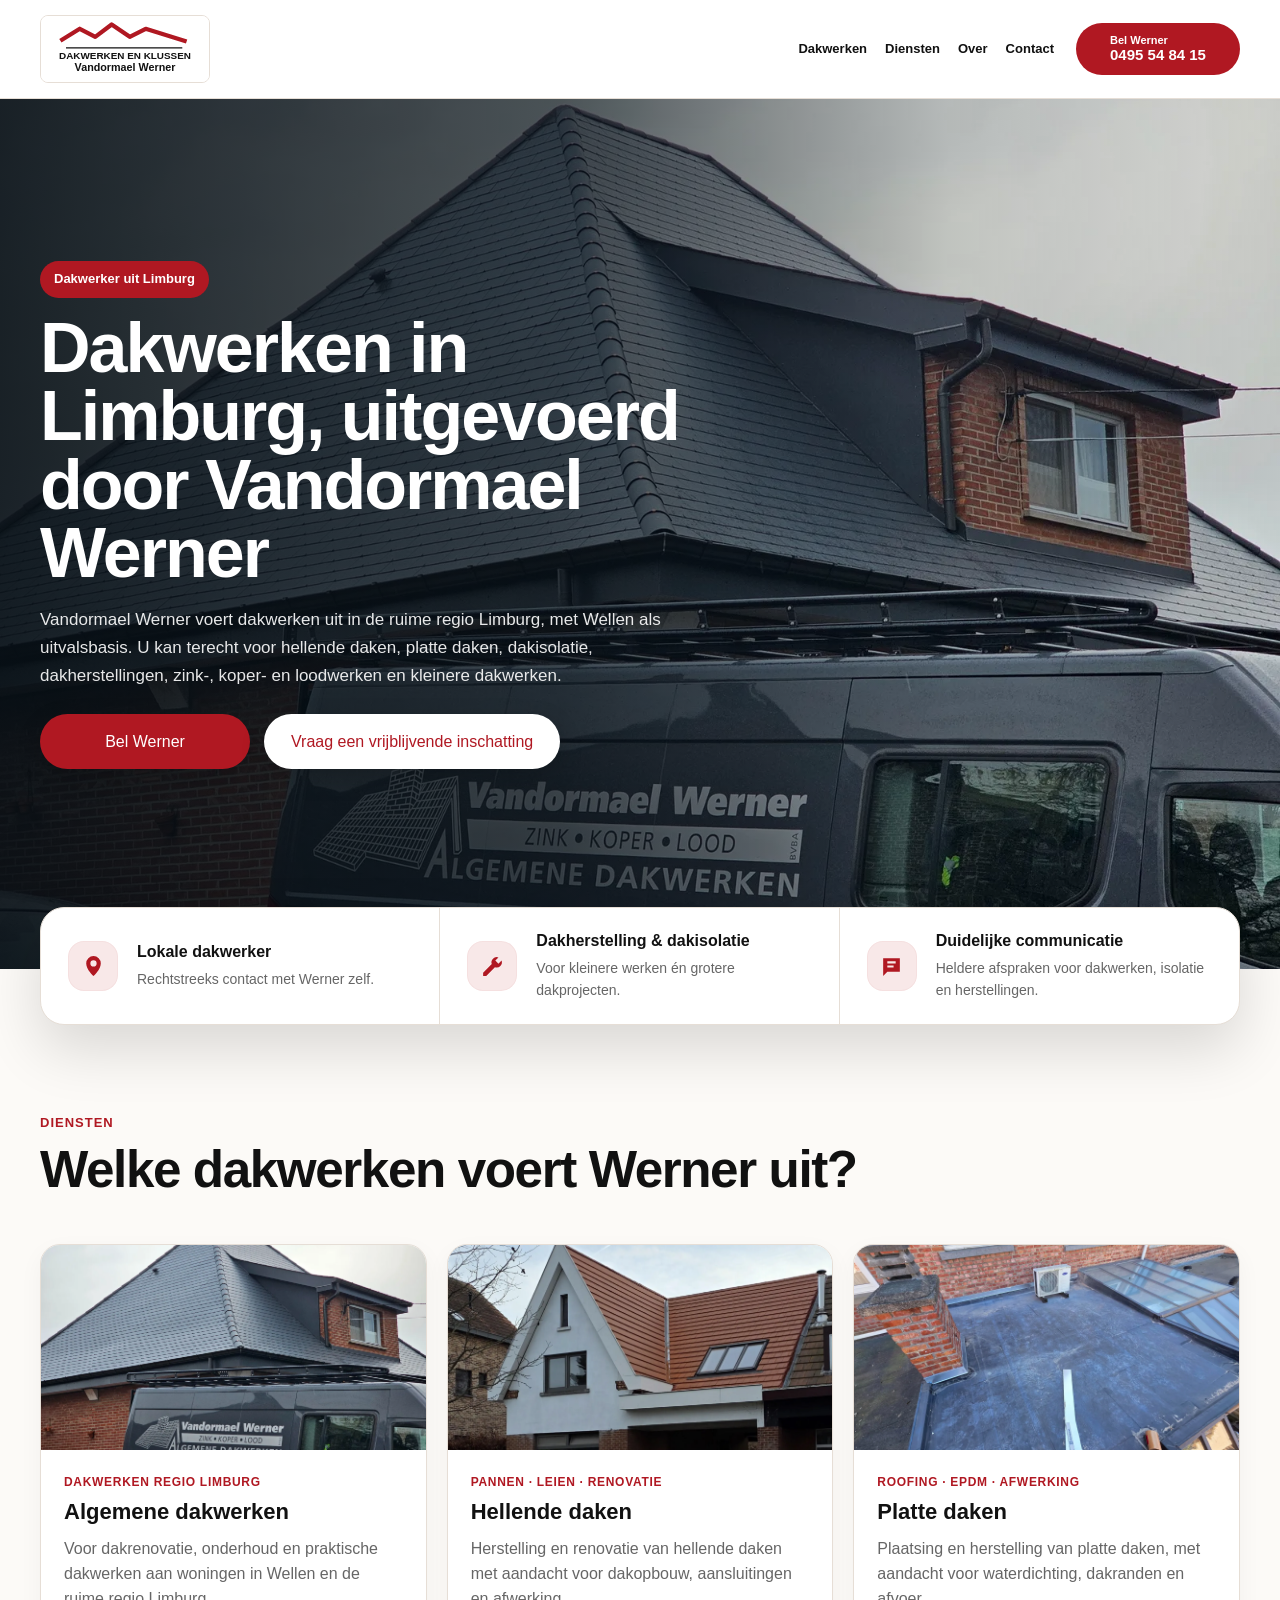
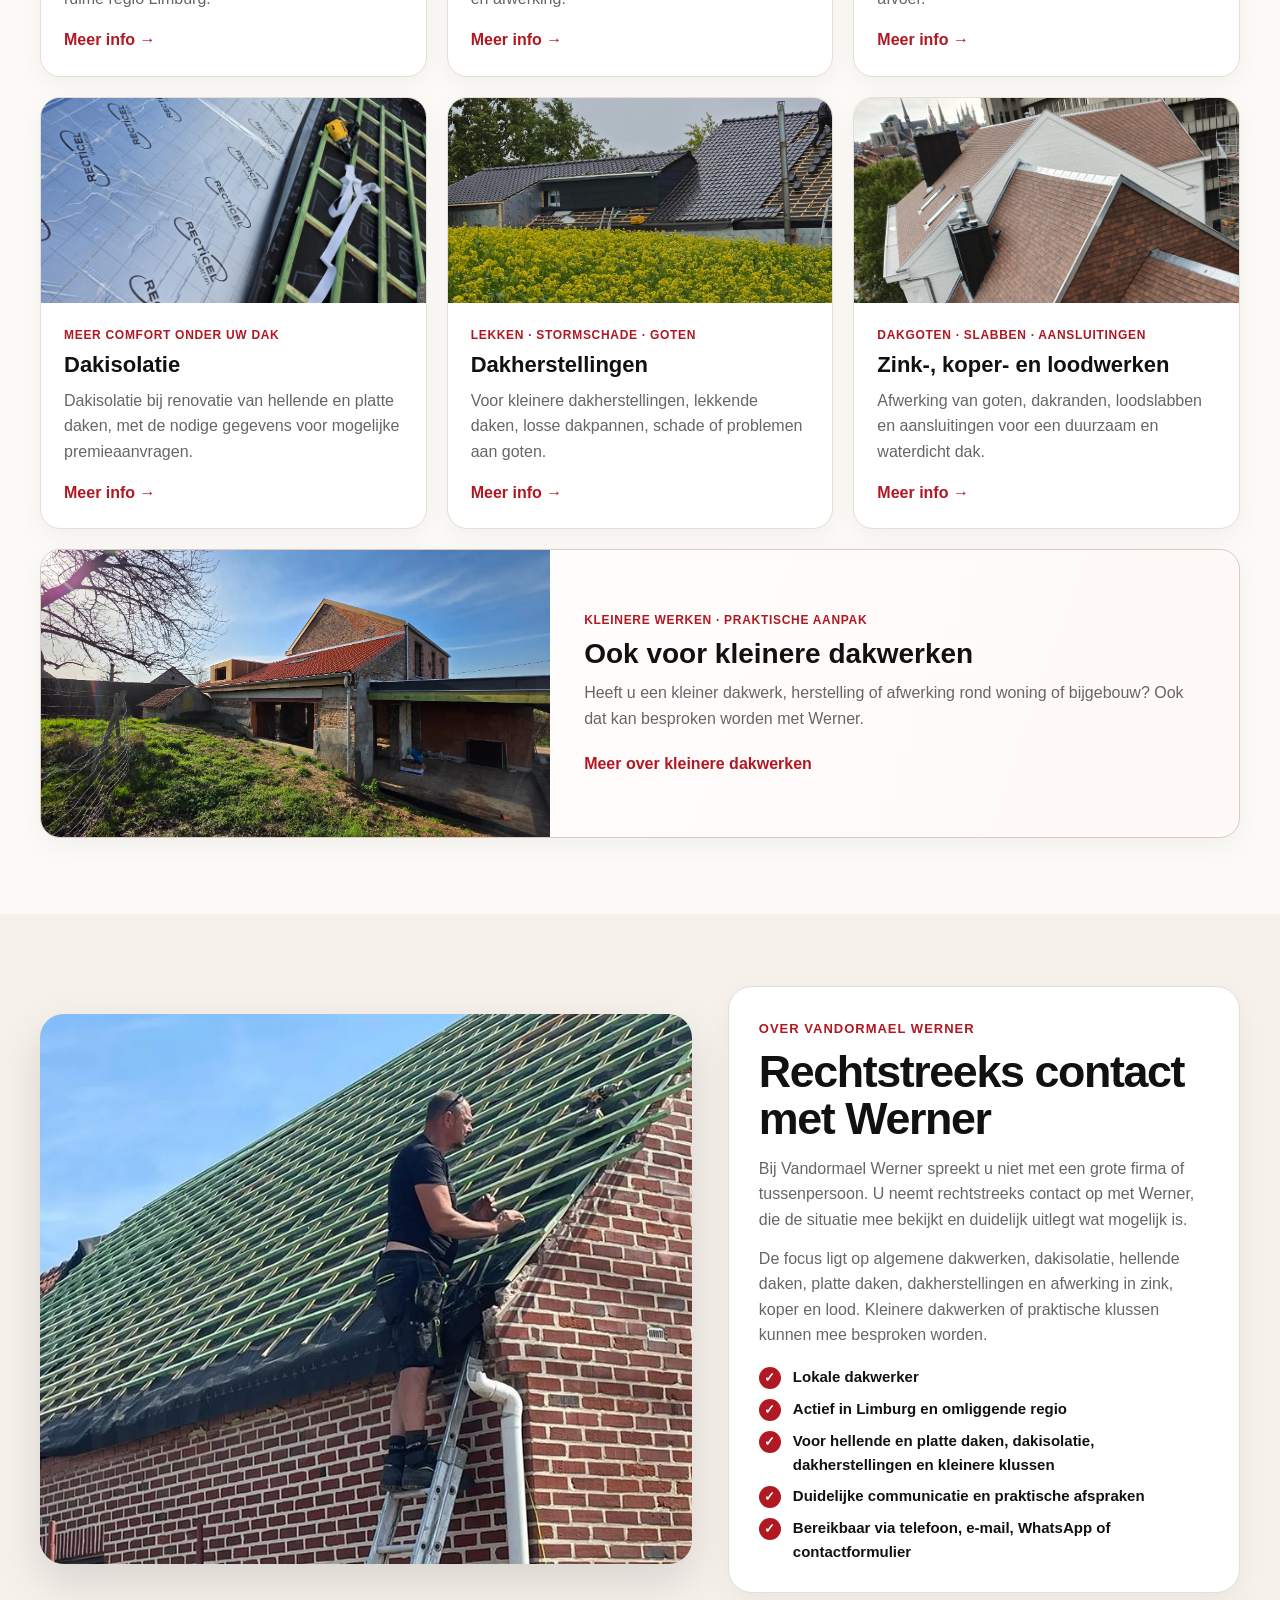
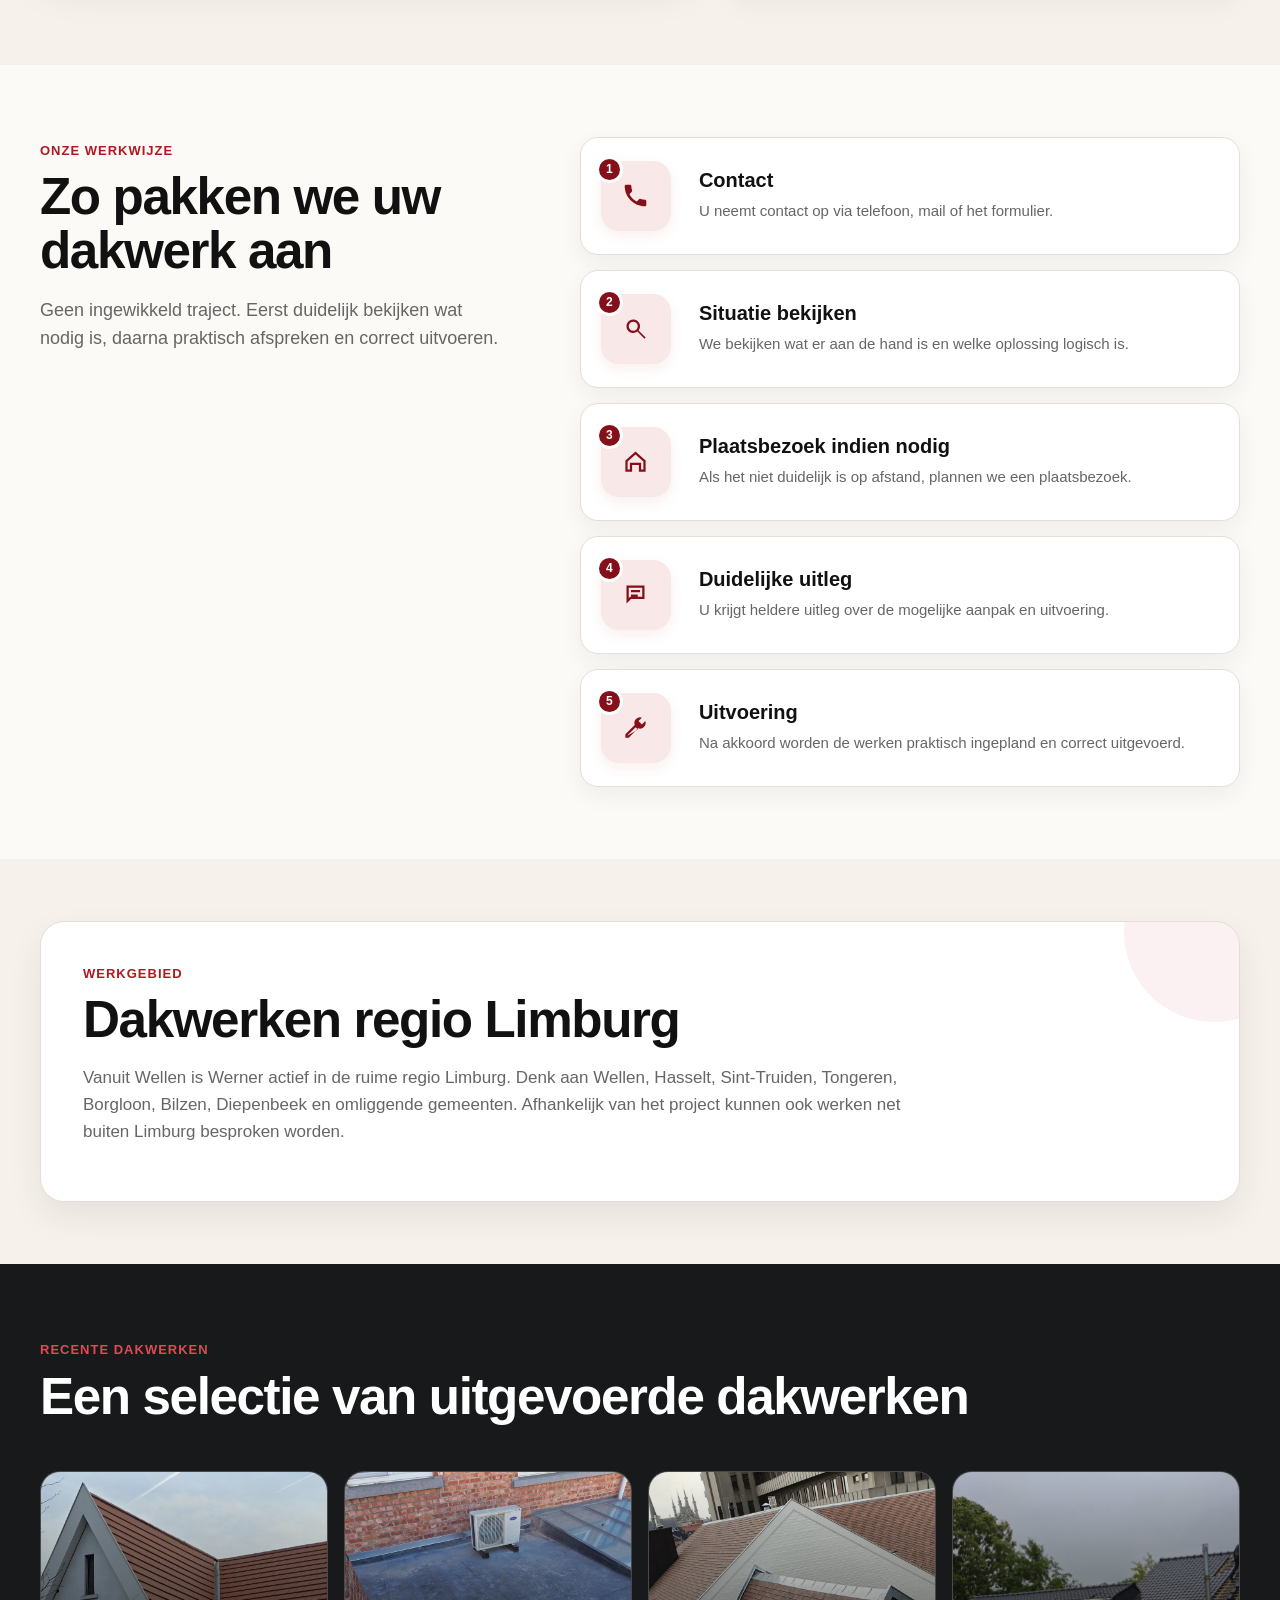
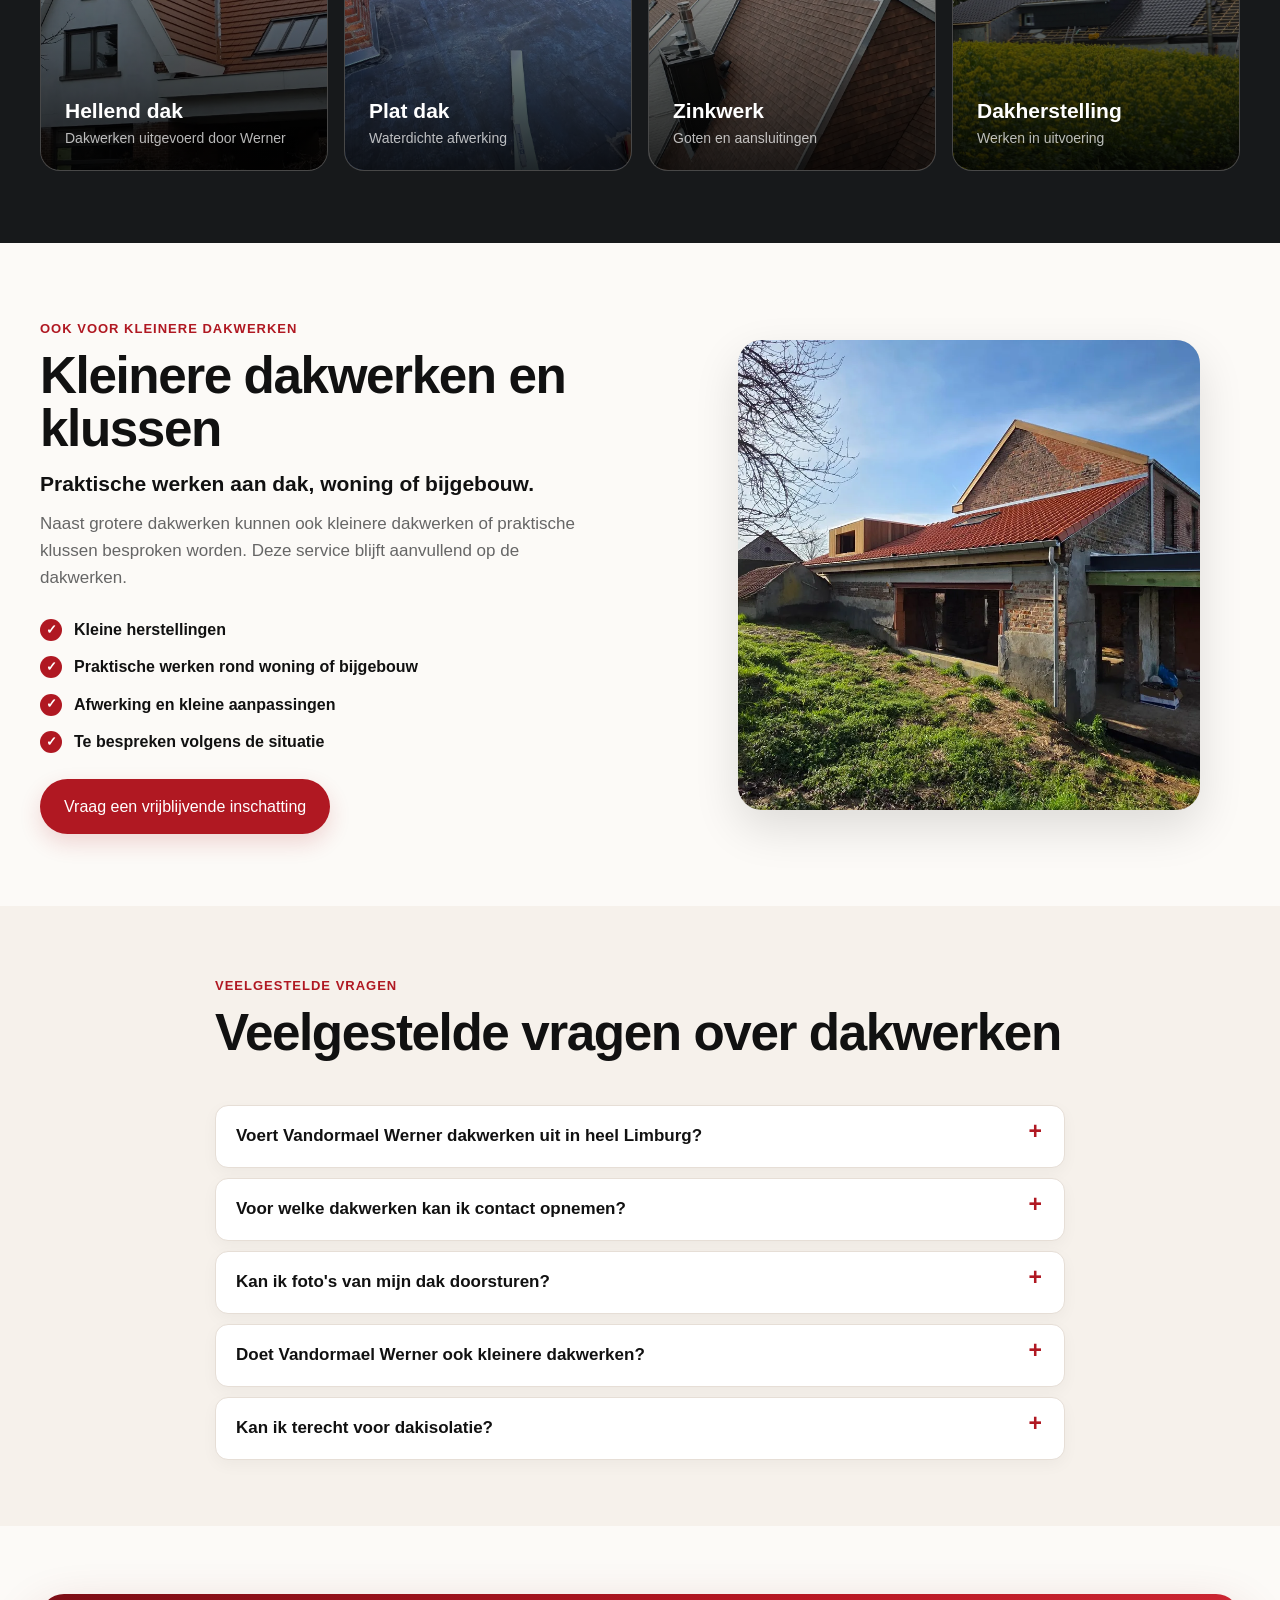
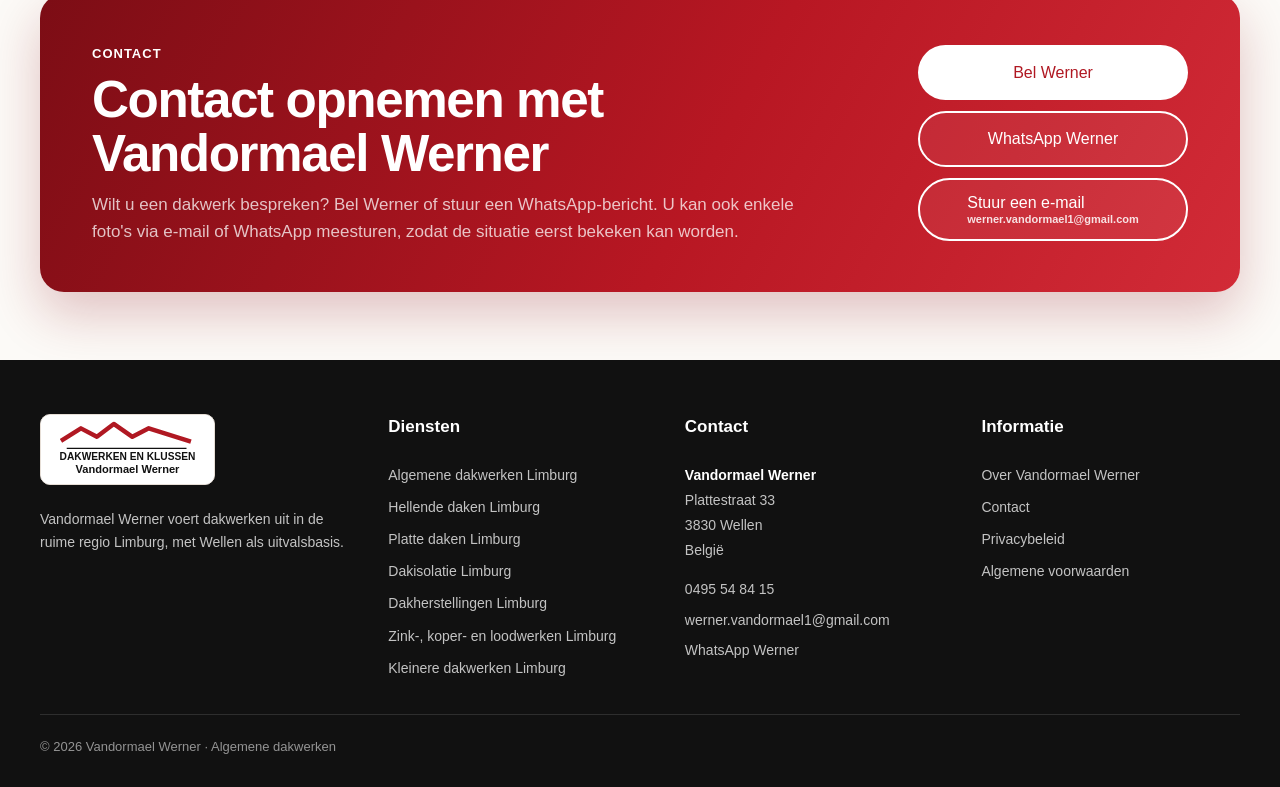
==== commit 34a9ad96: "Add header phone number and update preview status" ====
--- a/index.html
+++ b/index.html
@@ -1,4 +1,4 @@
-<!doctype html><html lang="nl-BE"><head><meta charset="utf-8"><meta name="viewport" content="width=device-width,initial-scale=1"><title>Dakwerker Limburg | Algemene dakwerken | Vandormael Werner</title><meta name="description" content="Vandormael Werner voert dakwerken uit in de ruime regio Limburg, met Wellen als uitvalsbasis. Voor hellende daken, platte daken, dakisolatie, dakherstellingen en zinkwerken."><meta name="robots" content="index,follow"><link rel="canonical" href="https://wernervandormael.be/"><meta property="og:type" content="website"><meta property="og:title" content="Dakwerker Limburg | Algemene dakwerken | Vandormael Werner"><meta property="og:description" content="Vandormael Werner voert dakwerken uit in de ruime regio Limburg, met Wellen als uitvalsbasis. Voor hellende daken, platte daken, dakisolatie, dakherstellingen en zinkwerken."><meta property="og:url" content="https://wernervandormael.be/"><meta property="og:image" content="https://wernervandormael.be/assets/images/optimized/dakwerker-limburg-bedrijfswagen-dakwerken.jpg"><meta name="twitter:card" content="summary_large_image"><meta name="twitter:title" content="Dakwerker Limburg | Algemene dakwerken | Vandormael Werner"><meta name="twitter:description" content="Vandormael Werner voert dakwerken uit in de ruime regio Limburg, met Wellen als uitvalsbasis. Voor hellende daken, platte daken, dakisolatie, dakherstellingen en zinkwerken."><meta name="twitter:image" content="https://wernervandormael.be/assets/images/optimized/dakwerker-limburg-bedrijfswagen-dakwerken.jpg"><meta name="theme-color" content="#b01822"><link rel="manifest" href="site.webmanifest"><link rel="stylesheet" href="assets/css/style.css"><script type="application/ld+json">{"@context":"https://schema.org","@graph":[{"@context":"https://schema.org","@type":"RoofingContractor","name":"Vandormael Werner","description":"Vandormael Werner voert dakwerken uit in de ruime regio Limburg, met Wellen als uitvalsbasis.","url":"https://wernervandormael.be/","telephone":"+32495548415","email":"werner.vandormael1@gmail.com","contactPoint":{"@type":"ContactPoint","telephone":"+32495548415","email":"werner.vandormael1@gmail.com","contactType":"customer service","areaServed":"BE","availableLanguage":"nl-BE"},"address":{"@type":"PostalAddress","streetAddress":"Plattestraat 33","postalCode":"3830","addressLocality":"Wellen","addressCountry":"BE"},"areaServed":["Limburg","Wellen"],"serviceType":["Algemene dakwerken","Hellende daken","Platte daken","Dakisolatie","Dakherstellingen","Zink-, koper- en loodwerken","Kleinere dakwerken"]},{"@type":"FAQPage","mainEntity":[{"@type":"Question","name":"Voert Vandormael Werner dakwerken uit in heel Limburg?","acceptedAnswer":{"@type":"Answer","text":"Vandormael Werner werkt vanuit Wellen en voert dakwerken uit in de ruime regio Limburg. Afhankelijk van het project zijn ook werken in omliggende gemeenten buiten Limburg mogelijk."}},{"@type":"Question","name":"Voor welke dakwerken kan ik contact opnemen?","acceptedAnswer":{"@type":"Answer","text":"U kan contact opnemen voor algemene dakwerken, hellende daken, platte daken, dakisolatie, dakherstellingen, zink-, koper- en loodwerken en kleinere dakwerken."}},{"@type":"Question","name":"Kan ik foto's van mijn dak doorsturen?","acceptedAnswer":{"@type":"Answer","text":"Ja, u kan foto's doorsturen zodat de situatie eerst bekeken kan worden. Indien nodig wordt daarna een plaatsbezoek ingepland."}},{"@type":"Question","name":"Doet Vandormael Werner ook kleinere dakwerken?","acceptedAnswer":{"@type":"Answer","text":"Ja, naast grotere dakwerken kan u ook contact opnemen voor kleinere dakwerken en klussen in en rond de woning."}},{"@type":"Question","name":"Kan ik terecht voor dakisolatie?","acceptedAnswer":{"@type":"Answer","text":"Ja, Vandormael Werner voert dakisolatiewerken uit als onderdeel van dakwerken of renovatie. Bij uitvoering kunnen de nodige factuurgegevens en documenten worden voorzien voor een mogelijke premieaanvraag."}}]}]}</script><script defer src="assets/js/main.js"></script></head><body><header><nav class="nav container" aria-label="Hoofdnavigatie"><a class="brand" href="./" aria-label="Vandormael Werner home"><img src="assets/images/vandormael-werner-logo.svg" alt="Vandormael Werner Dakwerken en Klussen" width="390" height="155"></a><button class="menu-toggle" aria-expanded="false" aria-controls="main-menu">Menu</button><div class="menu" id="main-menu"><a href="./">Dakwerken</a><details><summary>Diensten</summary><div class="dropdown"><a href="dakwerken/limburg/">Algemene dakwerken</a><a href="hellende-daken/limburg/">Hellende daken</a><a href="platte-daken/limburg/">Platte daken</a><a href="dakisolatie/limburg/">Dakisolatie</a><a href="dakherstellingen/limburg/">Dakherstellingen</a><a href="zinkwerken-koperwerken-loodwerken/limburg/">Zink-, koper- en loodwerken</a><a href="kleinere-dakwerken/limburg/">Kleinere dakwerken</a></div></details><a href="over-vandormael-werner/">Over</a><a href="contact/">Contact</a></div><a class="btn btn-red nav-call" href="tel:+32495548415">Bel Werner</a></nav></header><main class="home-page"><section class="hero home-hero"><div class="hero-bg"><picture><source srcset="assets/images/webp/dakwerker-limburg-bedrijfswagen-dakwerken.webp" type="image/webp"><img class="" src="assets/images/optimized/dakwerker-limburg-bedrijfswagen-dakwerken.jpg" alt="Vandormael Werner bedrijfswagen bij uitgevoerd dakwerk in Limburg" width="1200" height="800" fetchpriority="high" decoding="async"></picture></div><div class="container hero-inner"><span class="eyebrow">Dakwerker uit Limburg</span><h1>Dakwerken in Limburg, uitgevoerd door Vandormael Werner</h1><p>Vandormael Werner voert dakwerken uit in de ruime regio Limburg, met Wellen als uitvalsbasis. U kan terecht voor hellende daken, platte daken, dakisolatie, dakherstellingen, zink-, koper- en loodwerken en kleinere dakwerken.</p><div class="actions"><a class="btn btn-red" href="tel:+32495548415">Bel Werner</a><a class="btn btn-white" href="contact/">Vraag een vrijblijvende inschatting</a></div></div></section>
+<!doctype html><html lang="nl-BE"><head><meta charset="utf-8"><meta name="viewport" content="width=device-width,initial-scale=1"><title>Dakwerker Limburg | Algemene dakwerken | Vandormael Werner</title><meta name="description" content="Vandormael Werner voert dakwerken uit in de ruime regio Limburg, met Wellen als uitvalsbasis. Voor hellende daken, platte daken, dakisolatie, dakherstellingen en zinkwerken."><meta name="robots" content="noindex,nofollow"><link rel="canonical" href="https://wernervandormael.be/"><meta property="og:type" content="website"><meta property="og:title" content="Dakwerker Limburg | Algemene dakwerken | Vandormael Werner"><meta property="og:description" content="Vandormael Werner voert dakwerken uit in de ruime regio Limburg, met Wellen als uitvalsbasis. Voor hellende daken, platte daken, dakisolatie, dakherstellingen en zinkwerken."><meta property="og:url" content="https://wernervandormael.be/"><meta property="og:image" content="https://wernervandormael.be/assets/images/optimized/dakwerker-limburg-bedrijfswagen-dakwerken.jpg"><meta name="twitter:card" content="summary_large_image"><meta name="twitter:title" content="Dakwerker Limburg | Algemene dakwerken | Vandormael Werner"><meta name="twitter:description" content="Vandormael Werner voert dakwerken uit in de ruime regio Limburg, met Wellen als uitvalsbasis. Voor hellende daken, platte daken, dakisolatie, dakherstellingen en zinkwerken."><meta name="twitter:image" content="https://wernervandormael.be/assets/images/optimized/dakwerker-limburg-bedrijfswagen-dakwerken.jpg"><meta name="theme-color" content="#b01822"><link rel="manifest" href="site.webmanifest"><link rel="stylesheet" href="assets/css/style.css"><script type="application/ld+json">{"@context":"https://schema.org","@graph":[{"@context":"https://schema.org","@type":"RoofingContractor","name":"Vandormael Werner","description":"Vandormael Werner voert dakwerken uit in de ruime regio Limburg, met Wellen als uitvalsbasis.","url":"https://wernervandormael.be/","telephone":"+32495548415","email":"werner.vandormael1@gmail.com","contactPoint":{"@type":"ContactPoint","telephone":"+32495548415","email":"werner.vandormael1@gmail.com","contactType":"customer service","areaServed":"BE","availableLanguage":"nl-BE"},"address":{"@type":"PostalAddress","streetAddress":"Plattestraat 33","postalCode":"3830","addressLocality":"Wellen","addressCountry":"BE"},"areaServed":["Limburg","Wellen"],"serviceType":["Algemene dakwerken","Hellende daken","Platte daken","Dakisolatie","Dakherstellingen","Zink-, koper- en loodwerken","Kleinere dakwerken"]},{"@type":"FAQPage","mainEntity":[{"@type":"Question","name":"Voert Vandormael Werner dakwerken uit in heel Limburg?","acceptedAnswer":{"@type":"Answer","text":"Vandormael Werner werkt vanuit Wellen en voert dakwerken uit in de ruime regio Limburg. Afhankelijk van het project zijn ook werken in omliggende gemeenten buiten Limburg mogelijk."}},{"@type":"Question","name":"Voor welke dakwerken kan ik contact opnemen?","acceptedAnswer":{"@type":"Answer","text":"U kan contact opnemen voor algemene dakwerken, hellende daken, platte daken, dakisolatie, dakherstellingen, zink-, koper- en loodwerken en kleinere dakwerken."}},{"@type":"Question","name":"Kan ik foto's van mijn dak doorsturen?","acceptedAnswer":{"@type":"Answer","text":"Ja, u kan foto's doorsturen zodat de situatie eerst bekeken kan worden. Indien nodig wordt daarna een plaatsbezoek ingepland."}},{"@type":"Question","name":"Doet Vandormael Werner ook kleinere dakwerken?","acceptedAnswer":{"@type":"Answer","text":"Ja, naast grotere dakwerken kan u ook contact opnemen voor kleinere dakwerken en klussen in en rond de woning."}},{"@type":"Question","name":"Kan ik terecht voor dakisolatie?","acceptedAnswer":{"@type":"Answer","text":"Ja, Vandormael Werner voert dakisolatiewerken uit als onderdeel van dakwerken of renovatie. Bij uitvoering kunnen de nodige factuurgegevens en documenten worden voorzien voor een mogelijke premieaanvraag."}}]}]}</script><script defer src="assets/js/main.js"></script></head><body><header><nav class="nav container" aria-label="Hoofdnavigatie"><a class="brand" href="./" aria-label="Vandormael Werner home"><img src="assets/images/vandormael-werner-logo.svg" alt="Vandormael Werner Dakwerken en Klussen" width="390" height="155"></a><button class="menu-toggle" aria-expanded="false" aria-controls="main-menu">Menu</button><div class="menu" id="main-menu"><a href="./">Dakwerken</a><details><summary>Diensten</summary><div class="dropdown"><a href="dakwerken/limburg/">Algemene dakwerken</a><a href="hellende-daken/limburg/">Hellende daken</a><a href="platte-daken/limburg/">Platte daken</a><a href="dakisolatie/limburg/">Dakisolatie</a><a href="dakherstellingen/limburg/">Dakherstellingen</a><a href="zinkwerken-koperwerken-loodwerken/limburg/">Zink-, koper- en loodwerken</a><a href="kleinere-dakwerken/limburg/">Kleinere dakwerken</a></div></details><a href="over-vandormael-werner/">Over</a><a href="contact/">Contact</a></div><a class="btn btn-red nav-call" href="tel:+32495548415"><small>Bel Werner</small><strong>0495 54 84 15</strong></a></nav></header><main class="home-page"><section class="hero home-hero"><div class="hero-bg"><picture><source srcset="assets/images/webp/dakwerker-limburg-bedrijfswagen-dakwerken.webp" type="image/webp"><img class="" src="assets/images/optimized/dakwerker-limburg-bedrijfswagen-dakwerken.jpg" alt="Vandormael Werner bedrijfswagen bij uitgevoerd dakwerk in Limburg" width="1200" height="800" fetchpriority="high" decoding="async"></picture></div><div class="container hero-inner"><span class="eyebrow">Dakwerker uit Limburg</span><h1>Dakwerken in Limburg, uitgevoerd door Vandormael Werner</h1><p>Vandormael Werner voert dakwerken uit in de ruime regio Limburg, met Wellen als uitvalsbasis. U kan terecht voor hellende daken, platte daken, dakisolatie, dakherstellingen, zink-, koper- en loodwerken en kleinere dakwerken.</p><div class="actions"><a class="btn btn-red" href="tel:+32495548415">Bel Werner</a><a class="btn btn-white" href="contact/">Vraag een vrijblijvende inschatting</a></div></div></section>
   <section class="trust"><div class="container premium-trust-grid"><article><span class="premium-trust-icon" aria-hidden="true"><svg viewBox="0 0 24 24" aria-hidden="true"><path d="M12 21s7-6.1 7-12A7 7 0 1 0 5 9c0 5.9 7 12 7 12zm0-9a3 3 0 1 1 0-6 3 3 0 0 1 0 6z"/></svg></span><div><strong>Lokale dakwerker</strong><p>Rechtstreeks contact met Werner zelf.</p></div></article><article><span class="premium-trust-icon" aria-hidden="true"><svg viewBox="0 0 24 24" aria-hidden="true"><path d="m14.7 6.3 3-3a5 5 0 0 0-6.4 6.4L3 18v3h3l8.3-8.3a5 5 0 0 0 6.4-6.4l-3 3-3-3z"/></svg></span><div><strong>Dakherstelling &amp; dakisolatie</strong><p>Voor kleinere werken én grotere dakprojecten.</p></div></article><article><span class="premium-trust-icon" aria-hidden="true"><svg viewBox="0 0 24 24" aria-hidden="true"><path d="M4 4h16v13H8l-4 4V4zm4 5h8V7H8v2zm0 4h6v-2H8v2z"/></svg></span><div><strong>Duidelijke communicatie</strong><p>Heldere afspraken voor dakwerken, isolatie en herstellingen.</p></div></article></div></section>
   <section class="home-services-section" id="diensten"><div class="container"><div class="section-head"><div><span class="kicker">Diensten</span><h2>Welke dakwerken voert Werner uit?</h2></div></div><div class="service-grid"><a class="service-card" href="dakwerken/limburg/"><picture><source srcset="assets/images/webp/dakwerker-limburg-bedrijfswagen-dakwerken.webp" type="image/webp"><img class="" src="assets/images/optimized/dakwerker-limburg-bedrijfswagen-dakwerken.jpg" alt="Dakwerken uitgevoerd door Vandormael Werner in Limburg" width="1200" height="800" loading="lazy" decoding="async"></picture><div><span>Dakwerken regio Limburg</span><h3>Algemene dakwerken</h3><p>Voor dakrenovatie, onderhoud en praktische dakwerken aan woningen in Wellen en de ruime regio Limburg.</p><b>Meer info →</b></div></a><a class="service-card" href="hellende-daken/limburg/"><picture><source srcset="assets/images/webp/hellend-dak-vandormael-werner-limburg.webp" type="image/webp"><img class="" src="assets/images/optimized/hellend-dak-vandormael-werner-limburg.jpg" alt="Hellend dak uitgevoerd door Vandormael Werner in Limburg" width="1200" height="800" loading="lazy" decoding="async"></picture><div><span>Pannen · leien · renovatie</span><h3>Hellende daken</h3><p>Herstelling en renovatie van hellende daken met aandacht voor dakopbouw, aansluitingen en afwerking.</p><b>Meer info →</b></div></a><a class="service-card" href="platte-daken/limburg/"><picture><source srcset="assets/images/webp/plat-dak-roofing-epdm-vandormael-werner.webp" type="image/webp"><img class="" src="assets/images/optimized/plat-dak-roofing-epdm-vandormael-werner.jpg" alt="Plat dak met roofing of EPDM-afwerking door Vandormael Werner" width="1200" height="800" loading="lazy" decoding="async"></picture><div><span>Roofing · EPDM · afwerking</span><h3>Platte daken</h3><p>Plaatsing en herstelling van platte daken, met aandacht voor waterdichting, dakranden en afvoer.</p><b>Meer info →</b></div></a><a class="service-card" href="dakisolatie/limburg/"><picture><source srcset="assets/images/webp/dakisolatie-hellend-dak-limburg.webp" type="image/webp"><img class="" src="assets/images/optimized/dakisolatie-hellend-dak-limburg.jpg" alt="Dakisolatie bij renovatie van een hellend dak in Limburg" width="1200" height="800" loading="lazy" decoding="async"></picture><div><span>Meer comfort onder uw dak</span><h3>Dakisolatie</h3><p>Dakisolatie bij renovatie van hellende en platte daken, met de nodige gegevens voor mogelijke premieaanvragen.</p><b>Meer info →</b></div></a><a class="service-card" href="dakherstellingen/limburg/"><picture><source srcset="assets/images/webp/dakherstelling-regio-limburg.webp" type="image/webp"><img class="" src="assets/images/optimized/dakherstelling-regio-limburg.jpg" alt="Dakherstelling aan hellend dak in regio Limburg" width="1200" height="800" loading="lazy" decoding="async"></picture><div><span>Lekken · stormschade · goten</span><h3>Dakherstellingen</h3><p>Voor kleinere dakherstellingen, lekkende daken, losse dakpannen, schade of problemen aan goten.</p><b>Meer info →</b></div></a><a class="service-card" href="zinkwerken-koperwerken-loodwerken/limburg/"><picture><source srcset="assets/images/webp/zinkwerken-dakgoot-limburg.webp" type="image/webp"><img class="" src="assets/images/optimized/zinkwerken-dakgoot-limburg.jpg" alt="Zinkwerk en dakgoot bij dakrenovatie in Limburg" width="1200" height="800" loading="lazy" decoding="async"></picture><div><span>Dakgoten · slabben · aansluitingen</span><h3>Zink-, koper- en loodwerken</h3><p>Afwerking van goten, dakranden, loodslabben en aansluitingen voor een duurzaam en waterdicht dak.</p><b>Meer info →</b></div></a><a class="service-card service-card-highlight" href="kleinere-dakwerken/limburg/"><picture><source srcset="assets/images/webp/kleinere-dakwerken-klussen-vandormael-werner.webp" type="image/webp"><img class="" src="assets/images/optimized/kleinere-dakwerken-klussen-vandormael-werner.jpg" alt="Kleinere dakwerken en afwerking aan woning door Vandormael Werner" width="1200" height="800" loading="lazy" decoding="async"></picture><div><span>Kleinere werken · praktische aanpak</span><h3>Ook voor kleinere dakwerken</h3><p>Heeft u een kleiner dakwerk, herstelling of afwerking rond woning of bijgebouw? Ook dat kan besproken worden met Werner.</p><b>Meer over kleinere dakwerken</b></div></a></div></div></section>
   <section class="soft home-about-section"><div class="container split about-section"><div class="photo"><picture><source srcset="assets/images/webp/werner-vandormael-dakwerker-limburg.webp" type="image/webp"><img class="" src="assets/images/optimized/werner-vandormael-dakwerker-limburg.jpg" alt="Werner Vandormael aan het werk als dakwerker in Limburg" width="1200" height="800" loading="lazy" decoding="async"></picture></div><div class="home-about-copy"><span class="kicker">Over Vandormael Werner</span><h2>Rechtstreeks contact met Werner</h2><p>Bij Vandormael Werner spreekt u niet met een grote firma of tussenpersoon. U neemt rechtstreeks contact op met Werner, die de situatie mee bekijkt en duidelijk uitlegt wat mogelijk is.</p><p>De focus ligt op algemene dakwerken, dakisolatie, hellende daken, platte daken, dakherstellingen en afwerking in zink, koper en lood. Kleinere dakwerken of praktische klussen kunnen mee besproken worden.</p><ul class="checks"><li>Lokale dakwerker</li><li>Actief in Limburg en omliggende regio</li><li>Voor hellende en platte daken, dakisolatie, dakherstellingen en kleinere klussen</li><li>Duidelijke communicatie en praktische afspraken</li><li>Bereikbaar via telefoon, e-mail, WhatsApp of contactformulier</li></ul></div></div></section>
--- a/assets/css/style.css
+++ b/assets/css/style.css
@@ -38,3 +38,18 @@
 .home-page .home-contact{padding:68px 0;background:#fcfaf7}.home-page .home-final-cta{max-width:1200px;display:flex;align-items:center;justify-content:space-between;gap:60px;padding:46px 52px;background:linear-gradient(118deg,#7c0d15,#b81723 56%,#d22b37);border-radius:24px;color:#fff;box-shadow:0 22px 52px rgba(139,17,25,.24)}.home-page .home-final-cta .kicker{color:#fff}.home-page .home-final-cta h2{margin-bottom:12px}.home-page .home-final-cta p{margin:0}.home-page .home-final-cta .cta-actions{display:grid;gap:11px;flex:0 0 270px;margin:0}.home-page .home-final-cta .btn{width:100%;min-height:51px}.home-page .home-final-cta .btn-outline-light{background:rgba(255,255,255,.06)}.home-page .home-final-cta .btn-outline-light:hover{background:rgba(255,255,255,.14)}
 @media(max-width:1000px){.home-page .home-hero{min-height:570px}.home-page .service-card-highlight{grid-column:1/-1}.home-page .about-section{grid-template-columns:1fr}.home-page .about-section .photo{height:450px}.home-page .home-about-copy{padding:30px}.home-page .home-final-cta{display:block;padding:40px}.home-page .home-final-cta .cta-actions{max-width:360px;margin-top:26px}}
 @media(max-width:640px){.home-page .home-hero{min-height:auto}.home-page .home-hero .hero-inner{padding:46px 0 88px}.home-page .home-hero .hero-bg img{object-position:58% 48%}.home-page .home-hero h1{font-size:36px;line-height:1.02;margin:14px 0 15px}.home-page .home-hero p{font-size:15px;line-height:1.55}.home-page .home-hero .actions{gap:11px;margin-top:18px}.home-page .home-hero .btn{width:100%;min-width:0;min-height:50px}.home-page .trust{margin-top:-48px;padding:0 14px 18px}.home-page .home-services-section,.home-page .home-about-section,.home-page .home-process-section,.home-page .home-area-section,.home-page .work-showcase,.home-page .home-smaller-section,.home-page .home-faq-section,.home-page .home-contact{padding:54px 0}.home-page .service-card-highlight{display:flex;grid-column:auto}.home-page .service-card picture,.home-page .service-card-highlight picture{height:190px;min-height:0}.home-page .service-card-highlight div{padding:23px}.home-page .service-card-highlight h3{font-size:22px}.home-page .about-section .photo,.home-page .smaller-works .photo{height:330px}.home-page .home-about-copy{padding:24px}.home-page .process-step{padding:20px 18px}.home-page .area{padding:28px 24px}.home-page .project{height:270px}.home-page .smaller-works .btn{width:100%}.home-page .home-final-cta{padding:28px 22px}.home-page .home-final-cta .cta-actions{max-width:none;margin-top:22px}.home-page .home-final-cta .btn{min-height:52px}}
+
+/* Over-page-only harmonization with the approved premium visual system. */
+.about-premium-page{background:#fcfaf7}.about-premium-page>.breadcrumbs{background:#fff}.about-premium-page .about-page-top{padding:64px 0 76px}.about-premium-grid{grid-template-columns:1.12fr .88fr;gap:52px;align-items:start}.about-premium-photo{width:100%;height:900px;margin:0;border-radius:24px;box-shadow:0 18px 46px rgba(0,0,0,.13)}.about-premium-photo img{object-position:center 38%}.about-premium-copy{padding:30px 32px;background:#fff;border:1px solid var(--line);border-radius:24px;box-shadow:0 10px 30px rgba(0,0,0,.05)}.about-premium-copy h1{font-size:clamp(38px,4.4vw,58px);line-height:1.02;letter-spacing:-1.7px;margin:8px 0 18px}.about-premium-copy p{color:var(--muted);font-size:16px;max-width:590px;margin:0 0 14px}.about-premium-copy .checks{gap:9px;margin:20px 0 0}.about-premium-copy .checks li{align-items:flex-start;font-size:15px}.about-premium-copy .checks li:before{width:22px;height:22px;flex-basis:22px;font-size:13px}.about-card-action{display:flex;justify-content:center;margin-top:28px}.about-card-action .btn{min-height:50px;padding-inline:25px;box-shadow:0 9px 22px rgba(176,24,34,.16)}.about-trust-section{padding:66px 0}.about-trust-grid{display:grid;grid-template-columns:repeat(3,1fr);gap:20px}.about-trust-grid article{min-height:190px;padding:26px;background:#fff;border:1px solid var(--line);border-radius:20px;box-shadow:0 8px 24px rgba(0,0,0,.045)}.about-trust-grid article>span{display:grid;place-items:center;width:44px;height:44px;margin-bottom:18px;border-radius:14px;background:#f8e8e8;color:var(--red);font-size:13px;font-weight:900}.about-trust-grid h3{font-size:20px;margin:0 0 9px}.about-trust-grid p{color:var(--muted);font-size:15px;margin:0}.about-bottom-cta-section{padding:68px 0;background:#fcfaf7}.about-bottom-cta .premium-email-cta small{display:block}.about-premium-page .btn:focus-visible{outline:3px solid rgba(176,24,34,.25);outline-offset:3px}.about-bottom-cta .btn:focus-visible{outline-color:#fff}
+@media(max-width:1000px){.about-premium-grid{grid-template-columns:1fr}.about-premium-photo{height:480px}.about-premium-copy{padding:30px}.about-trust-grid{grid-template-columns:1fr}.about-trust-grid article{min-height:auto}}
+@media(max-width:640px){.about-premium-page .container{max-width:calc(100vw - 40px)}.about-premium-page>.breadcrumbs{padding-top:16px}.about-premium-page .about-page-top,.about-trust-section,.about-bottom-cta-section{padding:54px 0}.about-premium-photo{height:330px}.about-premium-copy{padding:24px}.about-premium-copy h1{font-size:35px;letter-spacing:-1.1px}.about-card-action{margin-top:24px}.about-card-action .btn{width:100%;min-height:52px}.about-trust-grid article{padding:22px}.about-bottom-cta{padding:28px 22px}.about-bottom-cta .cta-actions{max-width:none;margin-top:22px}.about-bottom-cta .btn{min-height:52px}}
+
+/* Contact-page-only harmonization with the approved premium visual system. */
+.premium-contact-page{background:#fcfaf7}.premium-contact-page>.breadcrumbs{background:#fff}.premium-contact-top{padding:64px 0 76px}.premium-contact-intro{grid-template-columns:.98fr 1.02fr;gap:52px;align-items:start}.premium-contact-copy{padding:34px;background:#fff;border:1px solid var(--line);border-radius:24px;box-shadow:0 10px 30px rgba(0,0,0,.05)}.premium-contact-copy h1{font-size:clamp(42px,5vw,62px);line-height:1.01;letter-spacing:-1.8px;margin:8px 0 18px}.premium-contact-copy>p{color:var(--muted);font-size:17px;margin:0 0 18px}.premium-contact-copy .checks{gap:9px;margin:20px 0}.premium-contact-copy .checks li{font-size:15px;align-items:flex-start}.premium-contact-copy .checks li:before{width:22px;height:22px;flex-basis:22px;font-size:13px}.premium-contact-page .contact-options{display:grid;grid-template-columns:1fr;gap:10px;margin-top:24px}.premium-contact-page .contact-option{display:grid;grid-template-columns:auto 1fr;gap:4px 10px;align-content:start;min-width:0;padding:15px 16px;border-radius:16px;box-shadow:0 6px 18px rgba(0,0,0,.04);transition:.16s ease}.premium-contact-page .contact-option:hover,.premium-contact-page .contact-option:focus-visible{border-color:var(--red);transform:translateY(-2px);box-shadow:0 10px 24px rgba(176,24,34,.1)}.premium-contact-page .contact-option b{grid-row:1/3;display:grid;place-items:center;width:34px;height:34px;border-radius:11px;background:#f8e8e8;color:var(--red);font-size:11px}.premium-contact-page .contact-option span{font-size:14px}.premium-contact-page .contact-option strong{font-size:13px;line-height:1.35;overflow-wrap:anywhere}.premium-contact-page .contact-helper{font-size:14px;line-height:1.55;margin:18px 0 0}.premium-contact-photo{height:760px;margin:0;border-radius:24px;box-shadow:0 18px 46px rgba(0,0,0,.13)}.premium-contact-photo img{object-position:center 38%}.premium-contact-form-section{padding:70px 0;background:#fff}.premium-contact-form-section .premium-section-heading{margin-bottom:32px}.premium-contact-page .contact-page{grid-template-columns:minmax(0,1fr) 360px;gap:24px}.premium-contact-page .contact-form{padding:26px;border-radius:24px;box-shadow:0 10px 30px rgba(0,0,0,.06)}.premium-contact-page .contact-form h2{font-size:30px;margin:0 0 4px}.premium-contact-page .contact-form>p{color:var(--muted);margin:0 0 6px}.contact-form-fields{display:grid;grid-template-columns:1fr 1fr;gap:11px 14px}.contact-form-fields .contact-message{grid-column:1/-1}.premium-contact-page .contact-form label{gap:4px}.premium-contact-page .contact-card input,.premium-contact-page .contact-card textarea{min-height:48px;border-radius:12px;background:#fcfaf7}.premium-contact-page .contact-card textarea{min-height:104px}.premium-contact-page .contact-form .actions{display:grid;grid-template-columns:1fr 1fr;gap:12px;margin-top:6px}.premium-contact-page .contact-form .btn{width:100%;min-height:52px}.premium-contact-page .contact-address{position:sticky;top:112px;gap:12px;padding:28px;background:#fcfaf7;border-radius:24px;box-shadow:0 10px 30px rgba(0,0,0,.05)}.premium-contact-page .contact-address h2{font-size:30px;margin:2px 0 5px}.premium-contact-page .contact-address address{display:grid;gap:3px;line-height:1.55;margin:0;font-style:normal}.contact-address-links{display:grid;gap:10px;margin-top:8px}.contact-address-links a{display:grid;gap:3px;padding:14px;background:#fff;border:1px solid var(--line);border-radius:14px}.contact-address-links small{color:var(--muted);font-size:11px;font-weight:900;text-transform:uppercase;letter-spacing:.6px}.contact-address-links strong{color:var(--red);font-size:14px;line-height:1.35;overflow-wrap:break-word;word-break:normal}.premium-contact-page .btn:focus-visible,.premium-contact-page .contact-option:focus-visible{outline:3px solid rgba(176,24,34,.24);outline-offset:3px}
+@media(max-width:1000px){.premium-contact-intro,.premium-contact-page .contact-page{grid-template-columns:1fr}.premium-contact-photo{height:480px}.premium-contact-page .contact-address{position:static}.premium-contact-page .contact-options{grid-template-columns:1fr}.premium-contact-page .contact-option{grid-template-columns:auto 1fr}}
+@media(max-width:640px){body:has(.premium-contact-page) .mobile-call{display:none}.premium-contact-page .container{max-width:calc(100vw - 40px)}.premium-contact-page>.breadcrumbs{padding-top:16px}.premium-contact-top,.premium-contact-form-section{padding:54px 0}.premium-contact-copy{padding:24px}.premium-contact-copy h1{font-size:36px;letter-spacing:-1.1px}.premium-contact-photo{height:330px}.contact-form-fields,.premium-contact-page .contact-form .actions{grid-template-columns:1fr}.contact-form-fields .contact-message{grid-column:auto}.premium-contact-page .contact-form,.premium-contact-page .contact-address{padding:24px}.premium-contact-page .contact-form .btn{min-height:52px}}
+.premium-contact-page .contact-card textarea{height:120px}
+@media(max-width:640px){.home-page .home-hero .actions .btn:first-child{display:none}}
+@media(max-width:640px){.premium-service-page .premium-service-hero .actions .btn:first-child{display:none}}
+.nav-call{display:grid;gap:1px;min-width:164px;padding:9px 18px;line-height:1.1}.nav-call small{font-size:11px;font-weight:800}.nav-call strong{font-size:15px}
+@media(max-width:1000px){.nav-call{display:none}}
